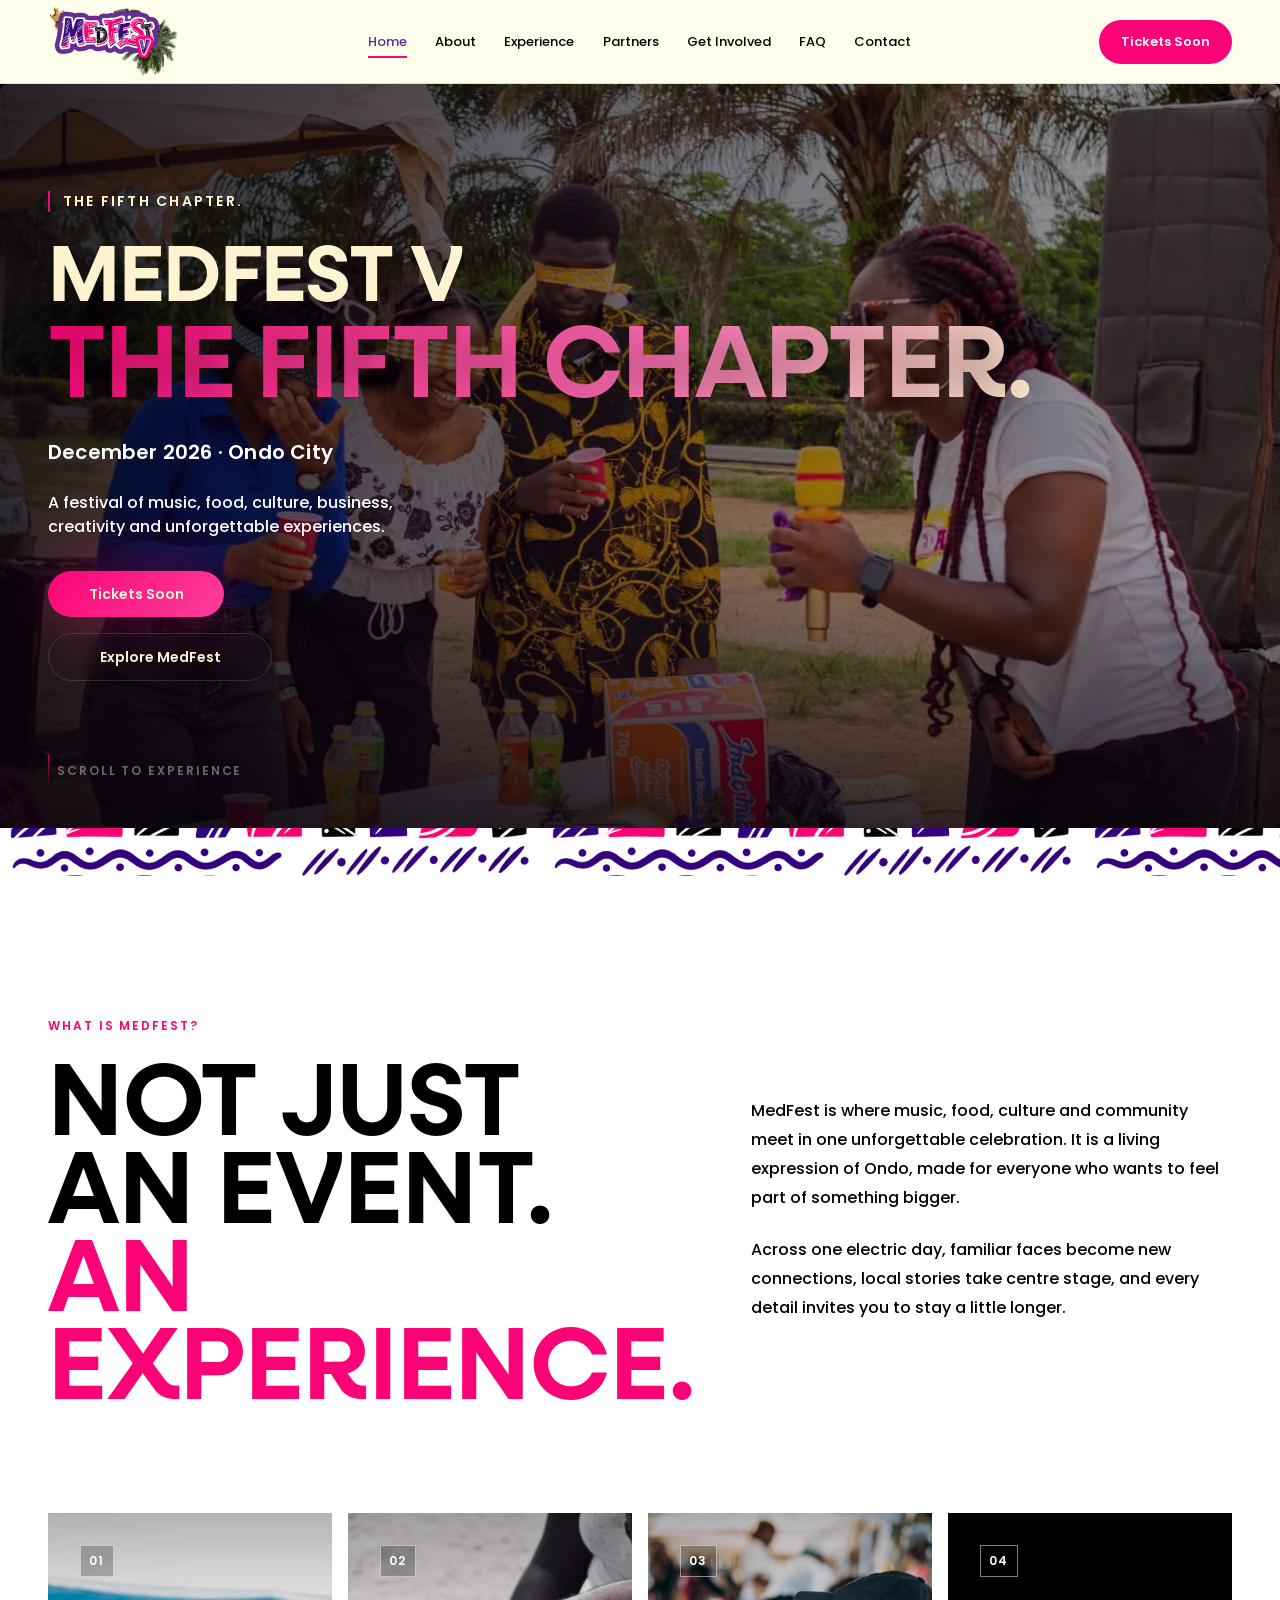
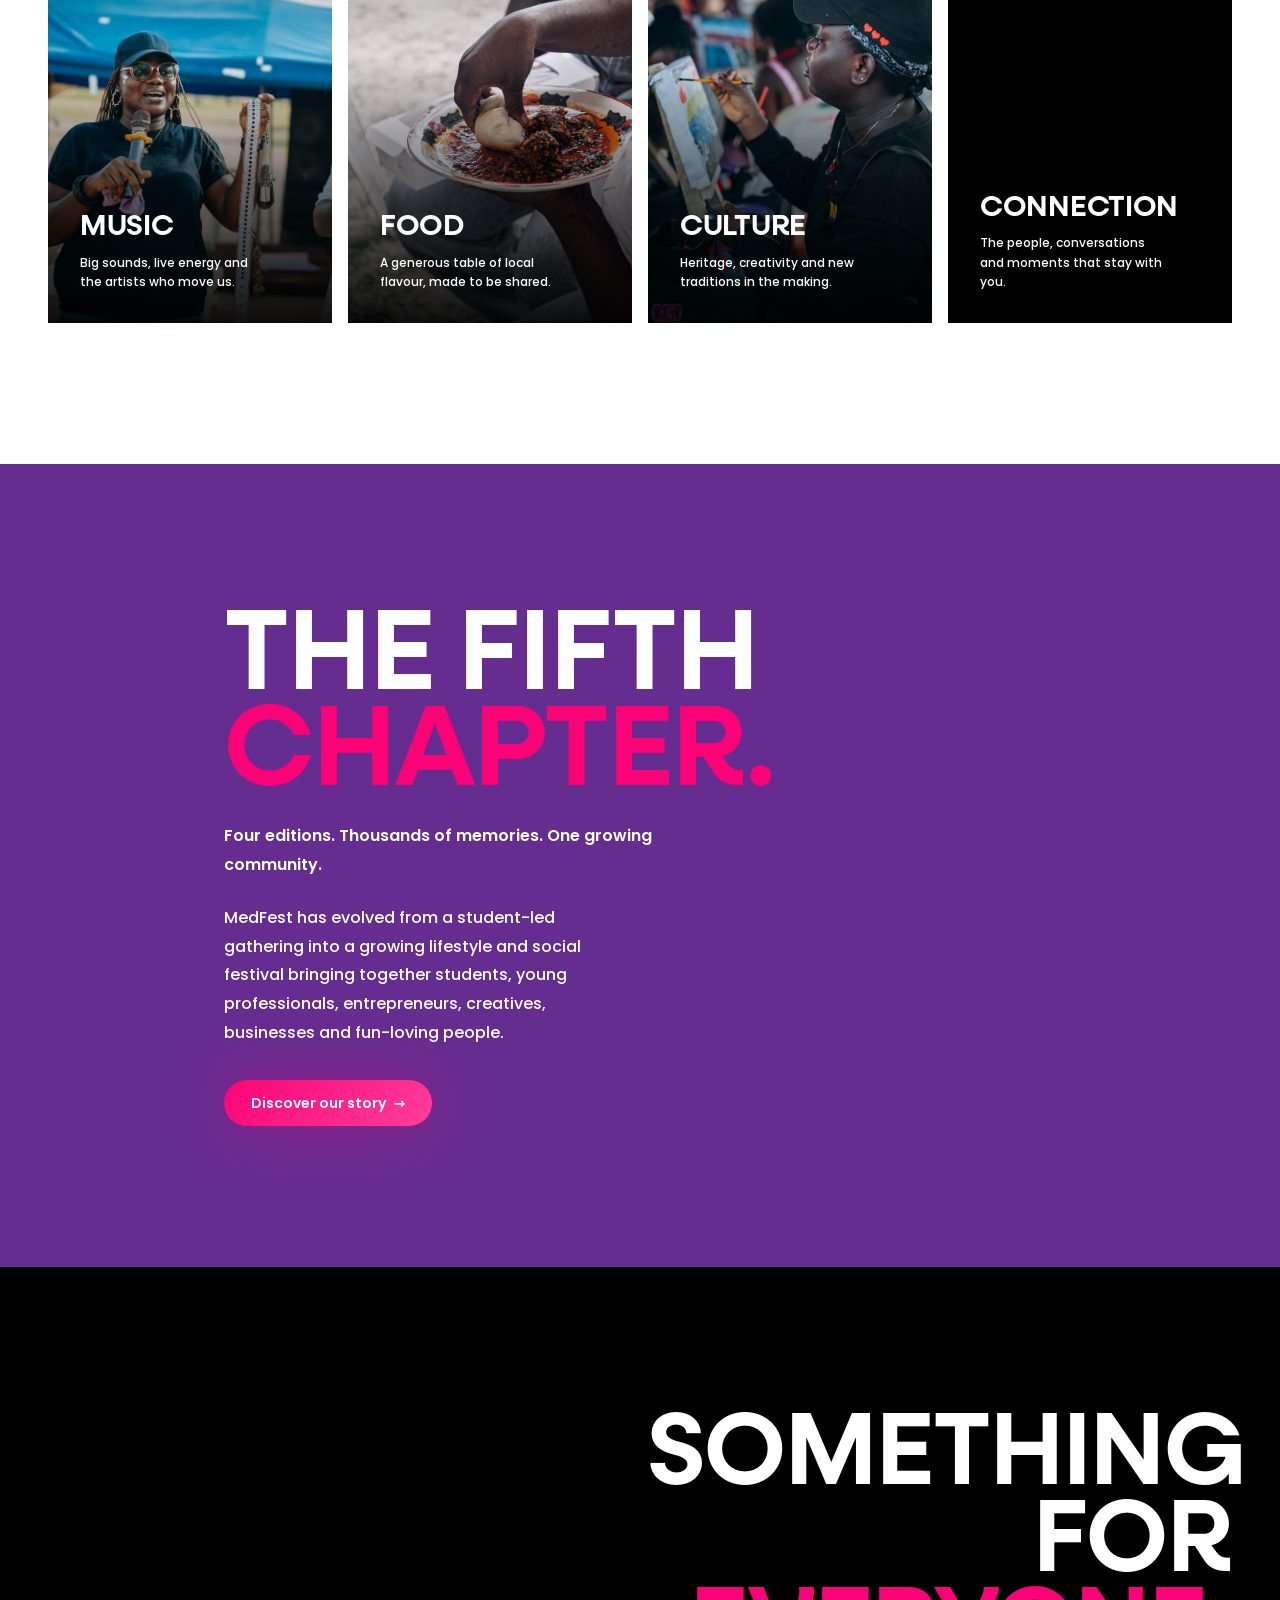
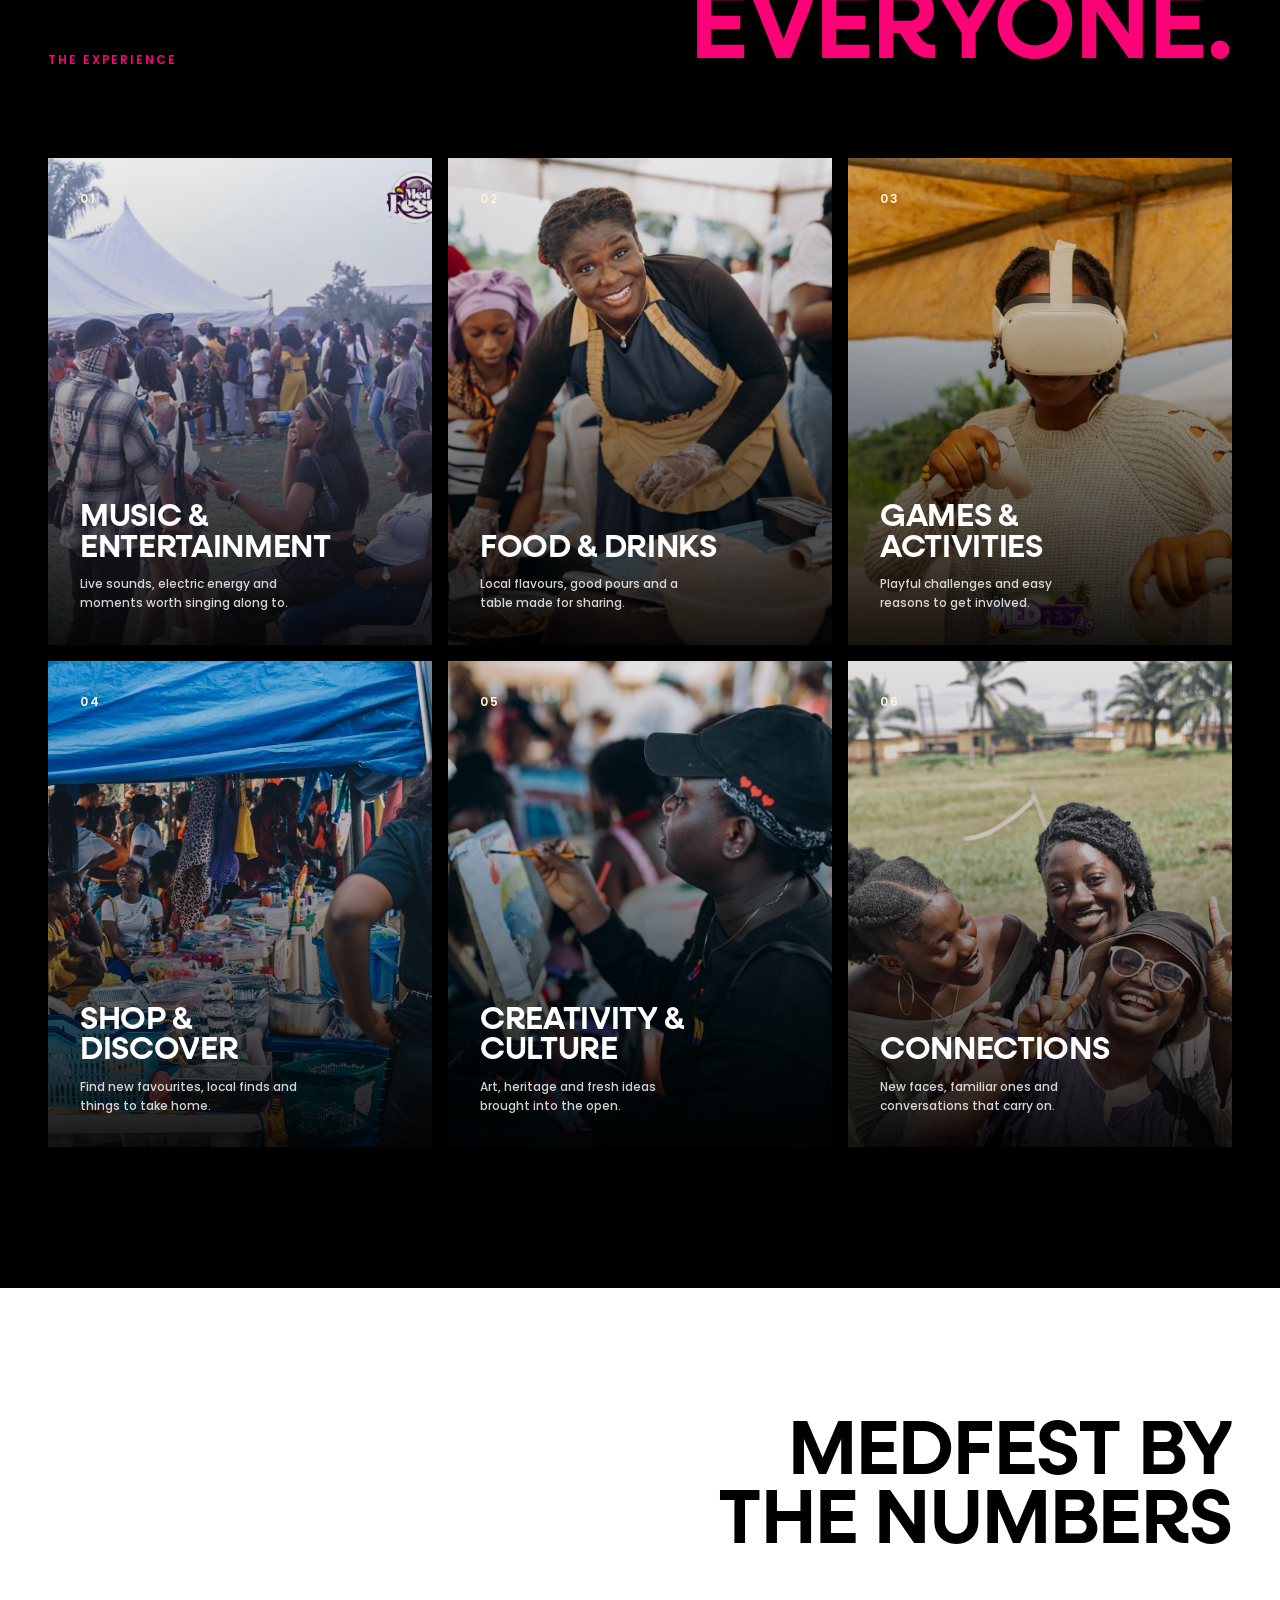
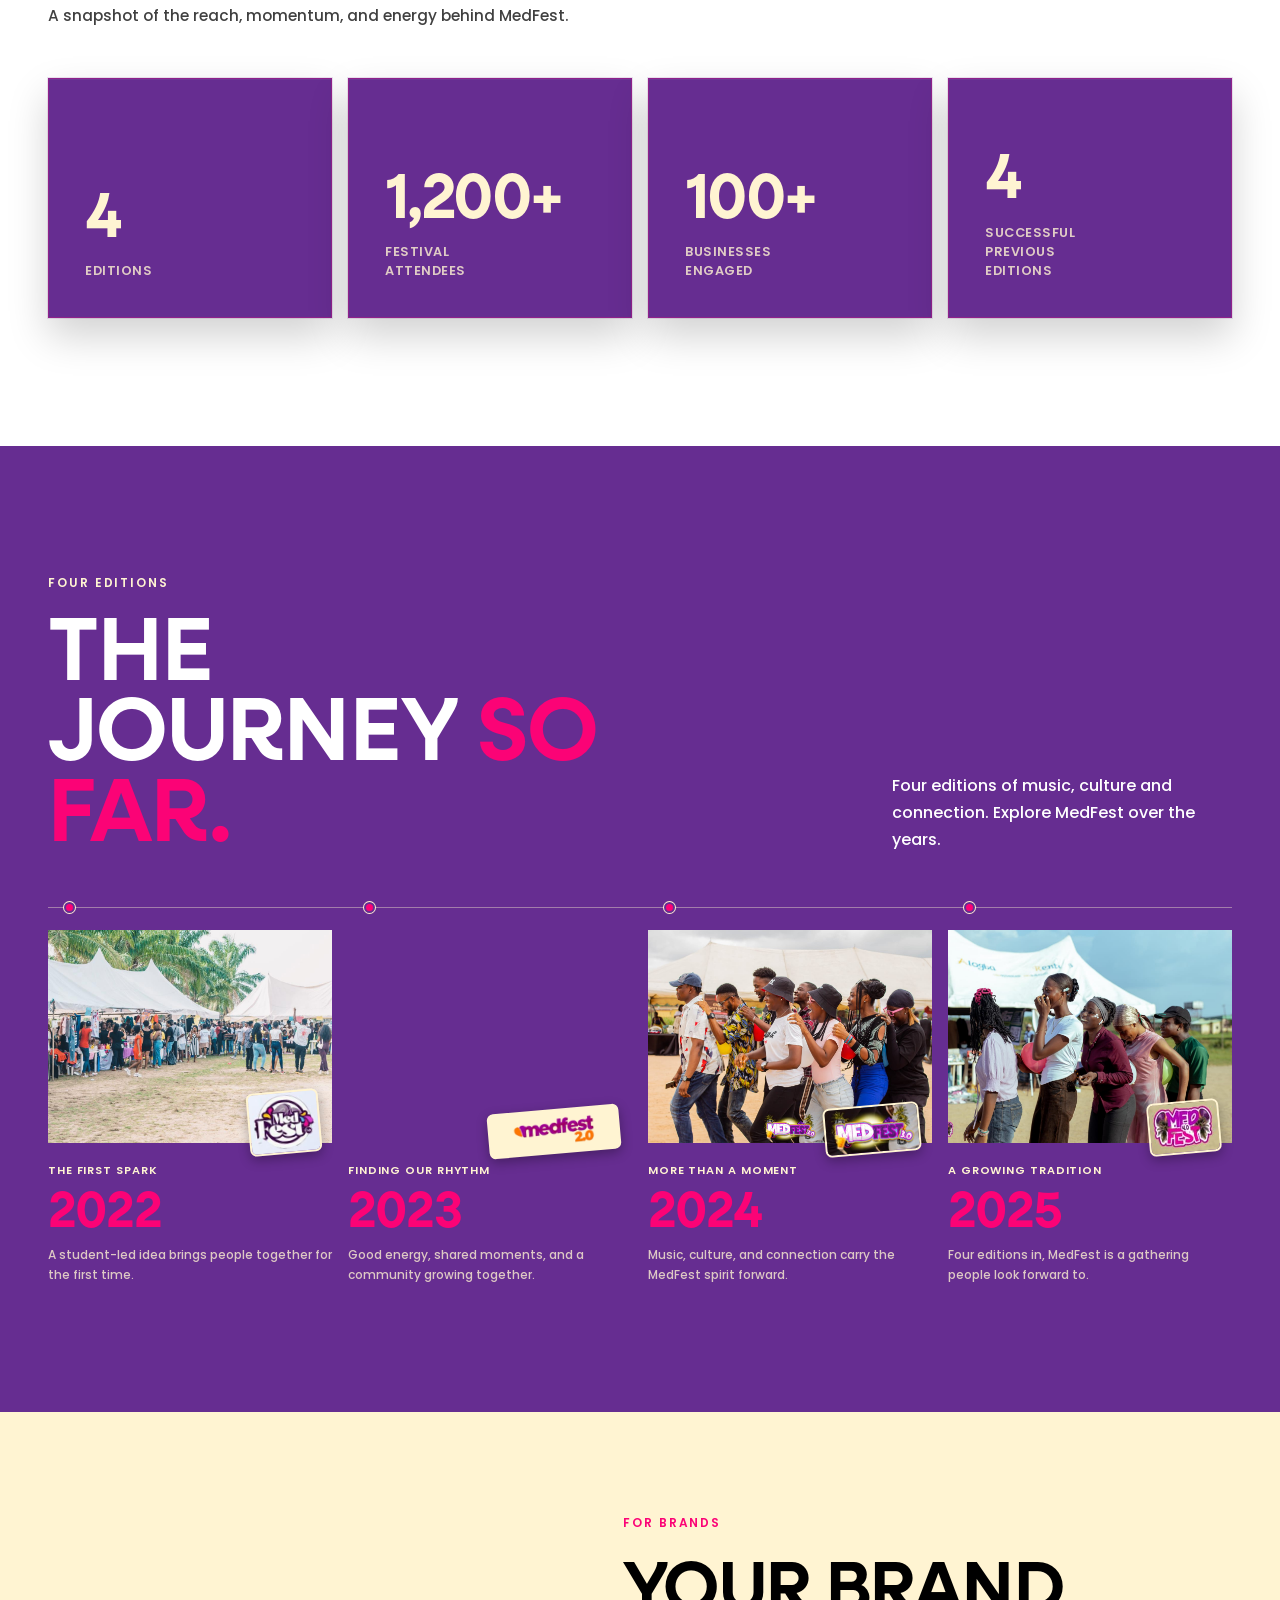
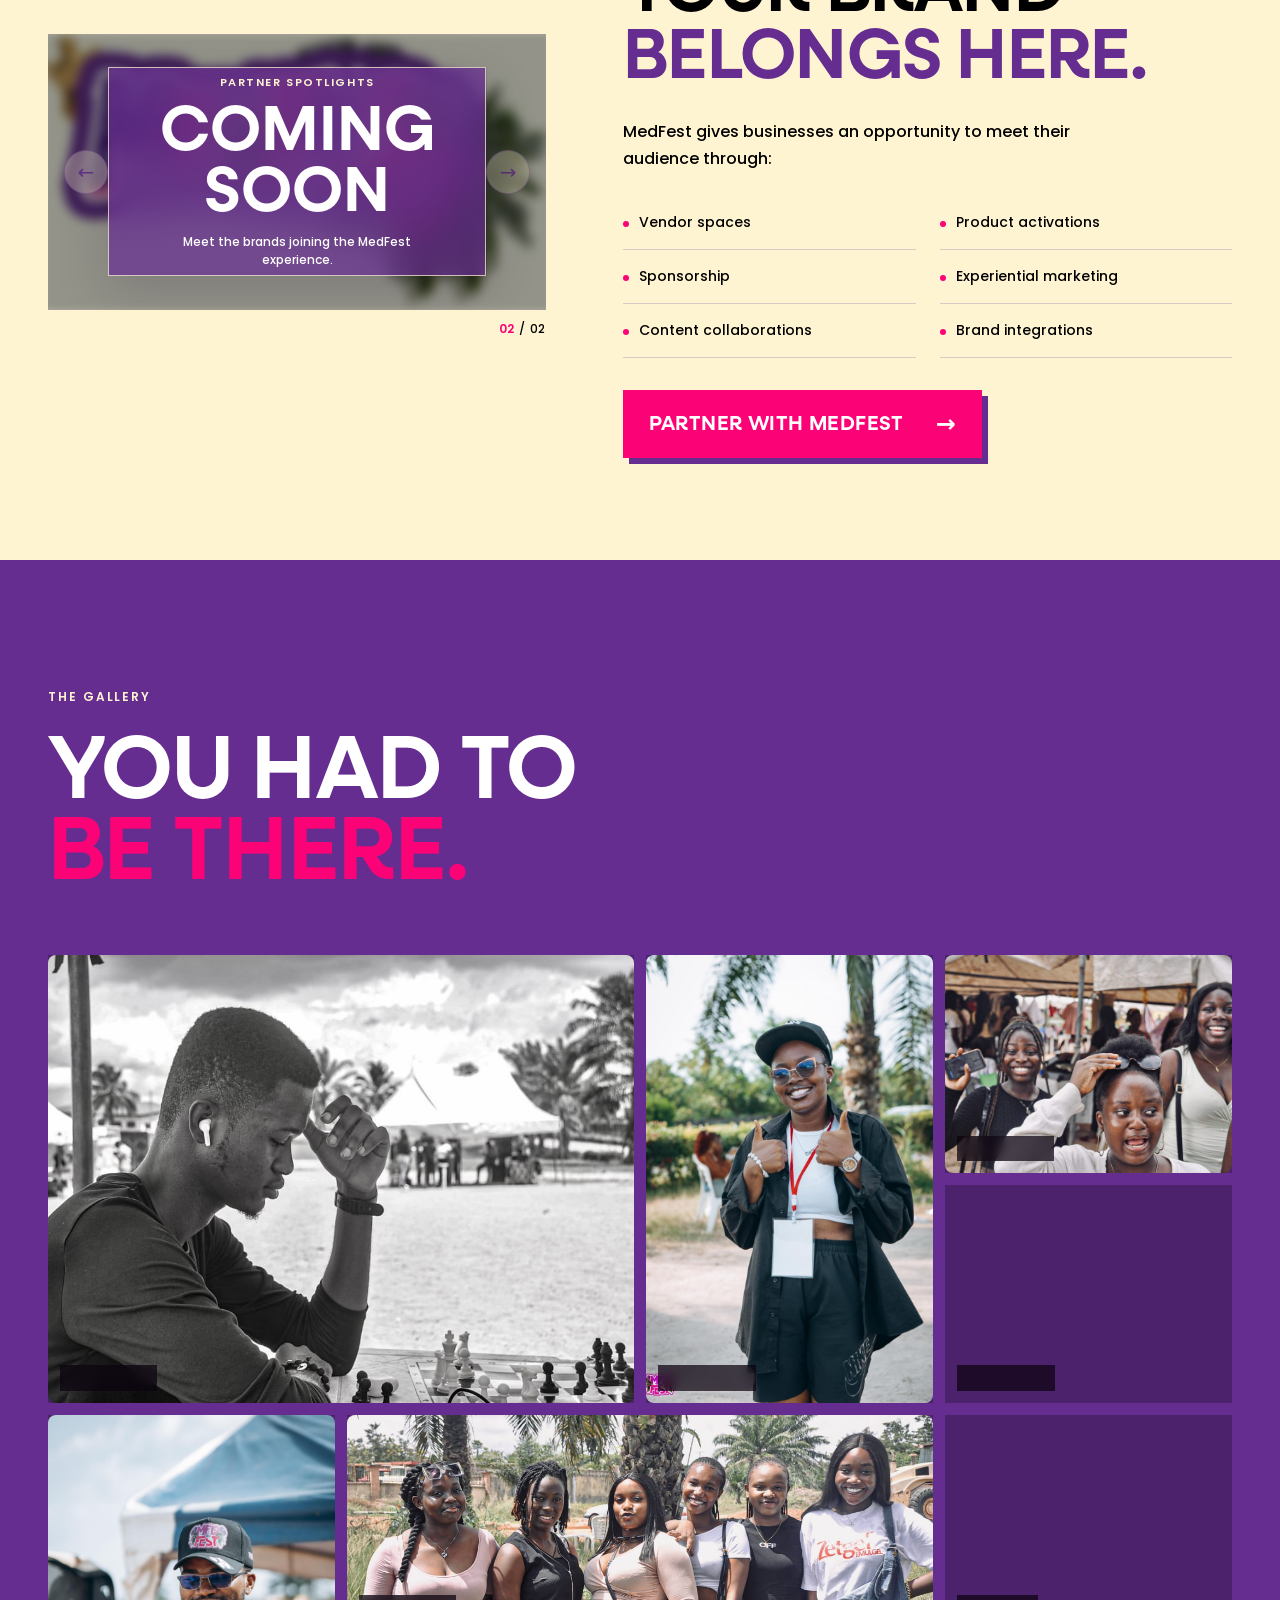
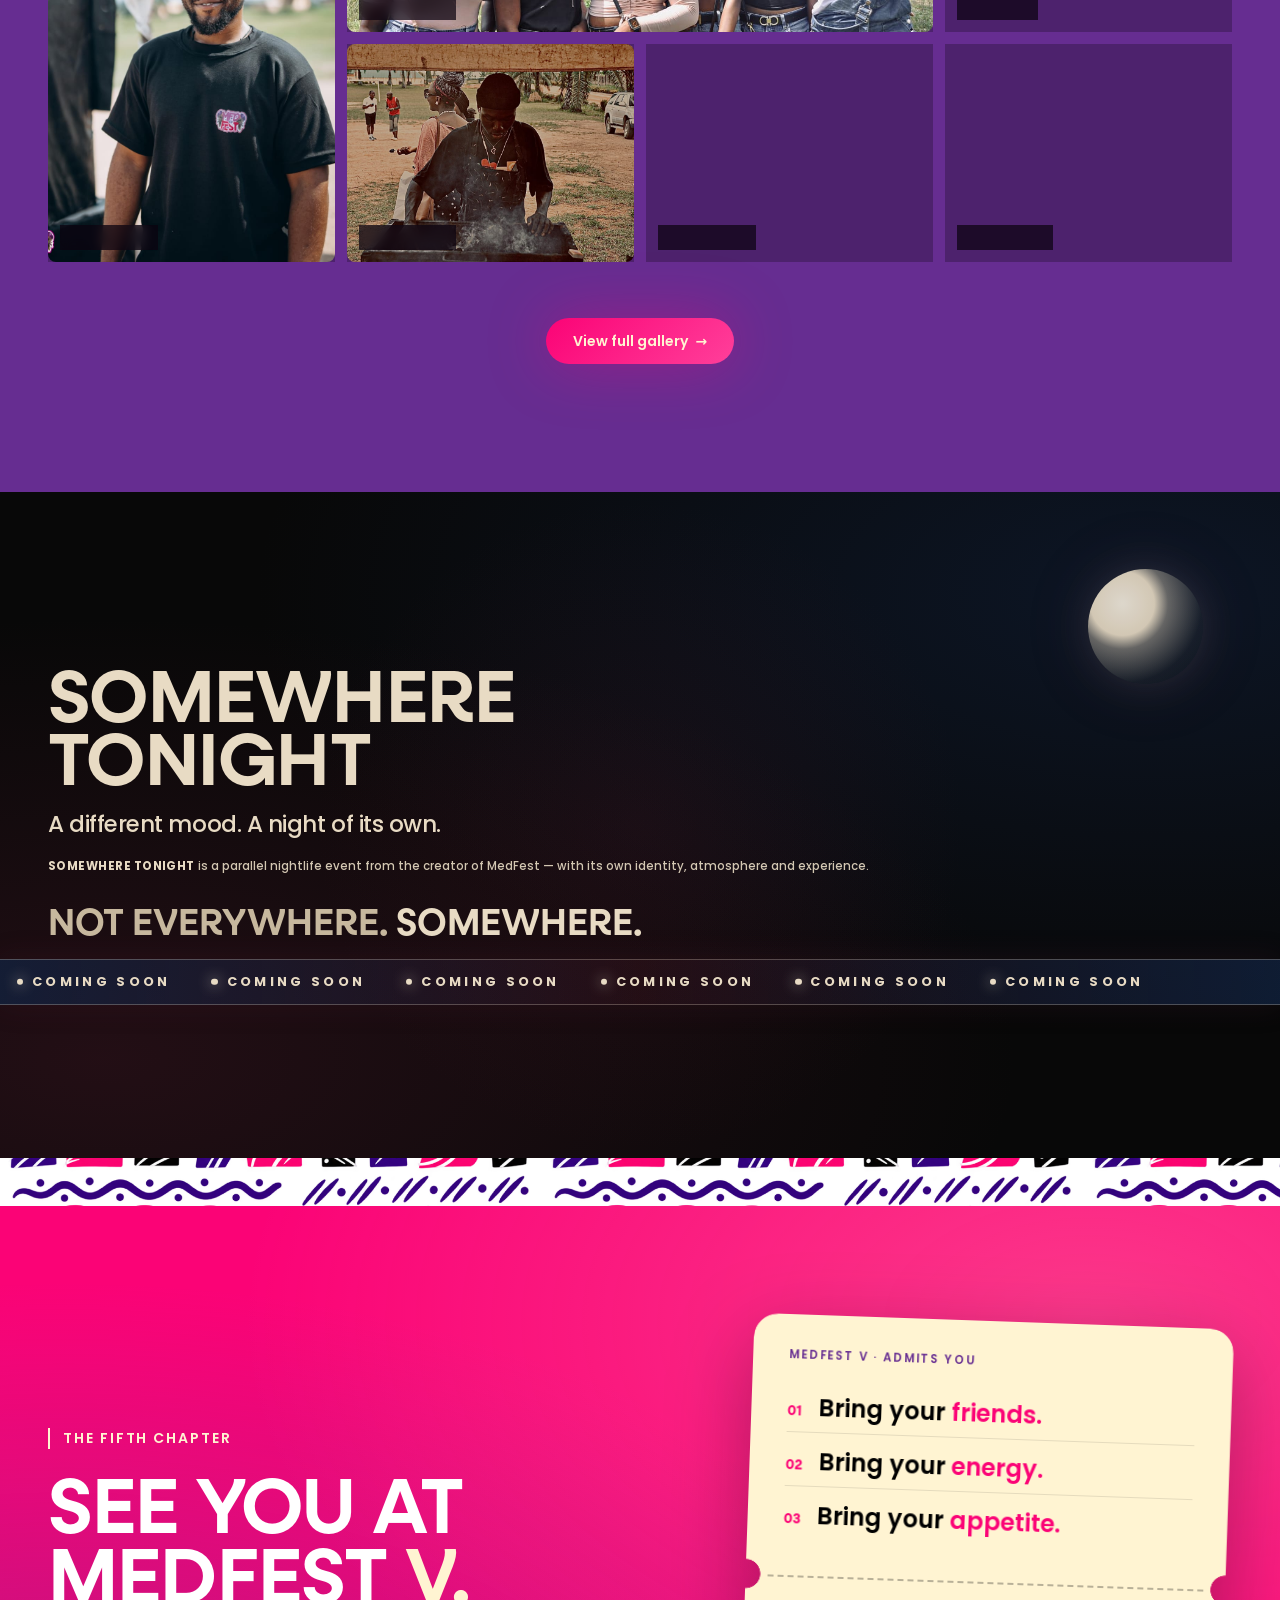
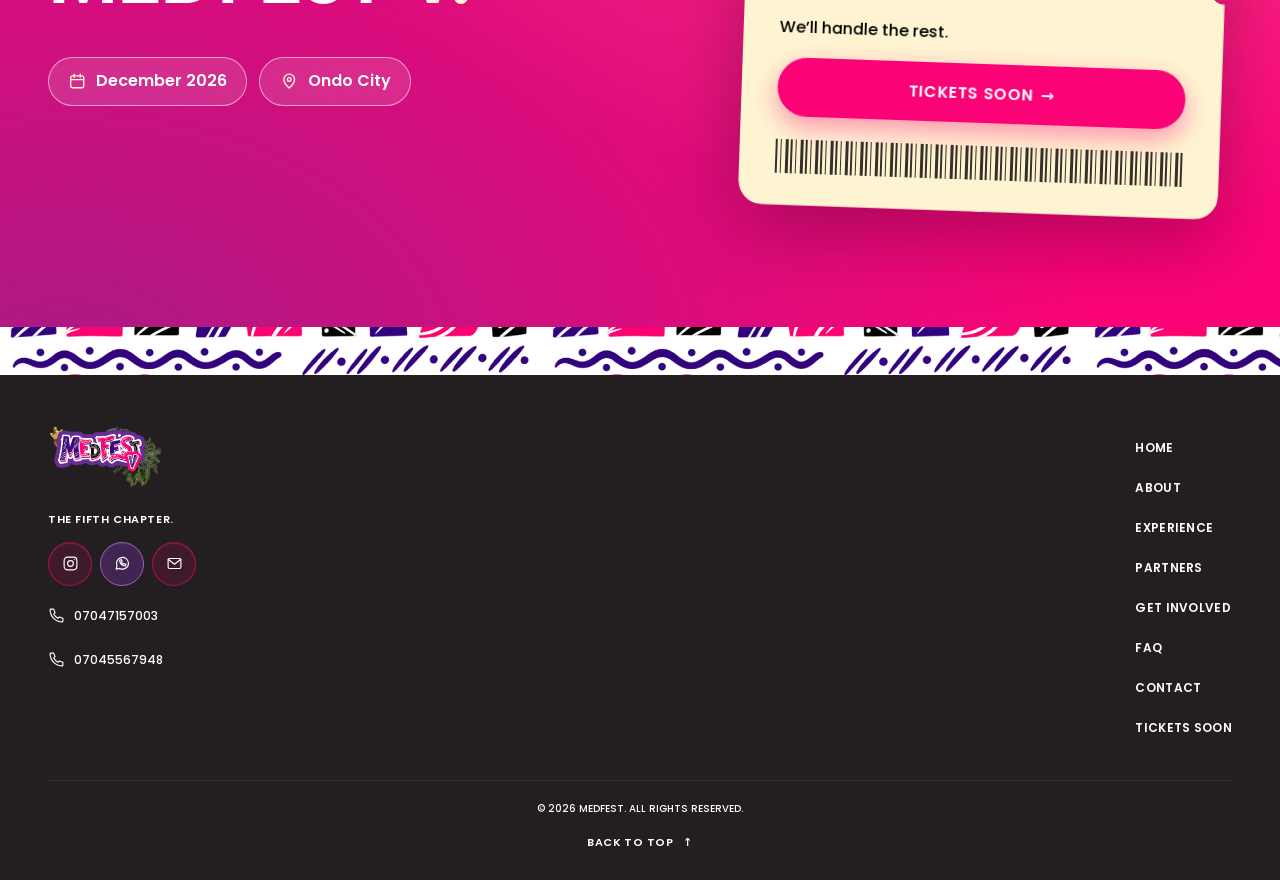
==== index.html @ 867bdc74 "i didi" ====
<!doctype html>
<html lang="en">
  <head>
    <meta charset="UTF-8" />
    <meta name="viewport" content="width=device-width, initial-scale=1.0" />
    <title>MedFest V — The Fifth Chapter</title>
    <meta name="description" content="MedFest V. The Fifth Chapter." />
    <link rel="icon" href="assets/icons/favicon.svg" type="image/svg+xml" />
    <link rel="preconnect" href="https://fonts.googleapis.com" />
    <link rel="preconnect" href="https://fonts.gstatic.com" crossorigin />
    <link
      href="https://fonts.googleapis.com/css2?family=Poppins:wght@500;600&display=swap"
      rel="stylesheet"
    />
    <link rel="preload" as="image" href="assets/images/hero/hero-1-1280.webp" imagesrcset="assets/images/hero/hero-1-720.webp 720w, assets/images/hero/hero-1-1280.webp 1280w" imagesizes="100vw" fetchpriority="high" />
    <link rel="stylesheet" href="css/reset.css" />
    <link rel="stylesheet" href="css/variables.css" />
    <link rel="stylesheet" href="css/global.css" />
    <link rel="stylesheet" href="css/components.css" />
    <link rel="stylesheet" href="css/footer.css" />
    <link rel="stylesheet" href="css/pages.css" />
    <link rel="stylesheet" href="css/motion.css" />
    <link rel="stylesheet" href="css/desktop.css" />
    <link rel="stylesheet" href="css/tickets.css" />
  </head>
  <body class="navigation-only homepage">
    <header>
      <div id="navbar-root" data-root="" data-active="home"></div>
      <div id="mobile-menu-root" data-root="" data-active="home"></div>
    </header>
    <main id="main-content">
      <section class="hero" aria-labelledby="hero-title">
        <div class="hero__media" aria-hidden="true">
          <div class="hero__slides" data-hero-slides>
            <img class="hero__slide is-active" src="assets/images/hero/hero-1-1280.webp" srcset="assets/images/hero/hero-1-720.webp 720w, assets/images/hero/hero-1-1280.webp 1280w" sizes="100vw" width="1280" height="867" fetchpriority="high" decoding="async" alt="" style="object-position:center 40%" />
            <img class="hero__slide" data-src="assets/images/hero/hero-2-1280.webp" data-srcset="assets/images/hero/hero-2-720.webp 720w, assets/images/hero/hero-2-1280.webp 1280w" sizes="100vw" decoding="async" alt="" style="object-position:center 35%" />
            <img class="hero__slide" data-src="assets/images/hero/hero-3-1280.webp" data-srcset="assets/images/hero/hero-3-720.webp 720w, assets/images/hero/hero-3-1280.webp 1280w" sizes="100vw" decoding="async" alt="" style="object-position:center 35%" />
            <img class="hero__slide" data-src="assets/images/hero/hero-4-1280.webp" data-srcset="assets/images/hero/hero-4-720.webp 720w, assets/images/hero/hero-4-1280.webp 1280w" sizes="100vw" decoding="async" alt="" style="object-position:center 40%" />
            <img class="hero__slide" data-src="assets/images/hero/hero-5-1280.webp" data-srcset="assets/images/hero/hero-5-720.webp 720w, assets/images/hero/hero-5-1280.webp 1280w" sizes="100vw" decoding="async" alt="" style="object-position:center 25%" />
            <img class="hero__slide" data-src="assets/images/hero/hero-6-1280.webp" data-srcset="assets/images/hero/hero-6-720.webp 720w, assets/images/hero/hero-6-1280.webp 1280w" sizes="100vw" decoding="async" alt="" style="object-position:center 35%" />
          </div>
          <div class="hero__overlay"></div>
        </div>
        <div class="container hero__inner">
          <div class="hero__content">
            <p class="hero__kicker">The fifth chapter.</p>
            <h1 class="hero__title" id="hero-title">
              <span class="hero__title-main">MEDFEST V</span>
              <span class="hero__title-accent">THE FIFTH CHAPTER.</span>
            </h1>
            <p class="hero__meta">
              December 2026 <span aria-hidden="true">·</span> Ondo City
            </p>
            <p class="hero__desc">
              A festival of music, food, culture, business, creativity and
              unforgettable experiences.
            </p>
            <div class="hero__actions">
              <a class="btn btn-primary" data-tickets href="#tickets">Tickets Soon</a>
              <a class="btn btn-secondary" href="#experience-preview"
                >Explore MedFest</a
              >
            </div>
          </div>
        </div>
        <a class="hero__scroll" href="#experience-preview"
          ><span class="hero__scroll-line" aria-hidden="true"></span
          ><span>SCROLL TO EXPERIENCE</span></a
        >
      </section>
      <div class="hero__pattern-strip" aria-hidden="true">
        <div class="hero__pattern-track">
          <img src="assets/images/Logos/hero-pattern.png" alt="" />
          <img src="assets/images/Logos/hero-pattern.png" alt="" />
          <img src="assets/images/Logos/hero-pattern.png" alt="" />
          <img src="assets/images/Logos/hero-pattern.png" alt="" />
          <img src="assets/images/Logos/hero-pattern.png" alt="" />
          <img src="assets/images/Logos/hero-pattern.png" alt="" />
          <img src="assets/images/Logos/hero-pattern.png" alt="" />
          <img src="assets/images/Logos/hero-pattern.png" alt="" />
        </div>
      </div>
      <section
        class="what-is"
        id="experience-preview"
        aria-labelledby="what-is-title"
      >
        <div class="container">
          <div class="what-is__intro">
            <div class="what-is__statement">
              <p class="section-label">What is MedFest?</p>
              <h2 id="what-is-title">
                Not just an event.<br /><em>An experience.</em>
              </h2>
            </div>
            <div class="what-is__copy">
              <p>
                MedFest is where music, food, culture and community meet in one
                unforgettable celebration. It is a living expression of Ondo,
                made for everyone who wants to feel part of something bigger.
              </p>
              <p>
                Across one electric day, familiar faces become new connections,
                local stories take centre stage, and every detail invites you to
                stay a little longer.
              </p>
            </div>
          </div>
          <div class="what-is__cards" aria-label="The MedFest experience">
            <article class="what-is__card what-is__card--music">
              <img
                class="what-is__card-image"
                src="assets/images/Medfest 4/WhatsApp Image 2026-09-23 at 17.01.08 (2).jpeg"
                alt="MedFest entertainers holding microphones"
                loading="lazy"
                decoding="async"
              />
              <span class="what-is__card-number">01</span>
              <h3>Music</h3>
              <p>Big sounds, live energy and the artists who move us.</p>
            </article>
            <article class="what-is__card what-is__card--food">
              <img
                class="what-is__card-image"
                src="assets/images/Medfest 2.0/WhatsApp Image 2026-09-23 at 16.44.44 (3).jpeg"
                alt="A guest enjoying a plate of local food at MedFest"
                loading="lazy"
                decoding="async"
              />
              <span class="what-is__card-number">02</span>
              <h3>Food</h3>
              <p>A generous table of local flavour, made to be shared.</p>
            </article>
            <article class="what-is__card what-is__card--culture">
              <img
                class="what-is__card-image"
                src="assets/images/Medfest 4/WhatsApp Image 2026-09-23 at 17.01.07.jpeg"
                alt="A guest painting on canvas at MedFest"
                loading="lazy"
                decoding="async"
              />
              <span class="what-is__card-number">03</span>
              <h3>Culture</h3>
              <p>Heritage, creativity and new traditions in the making.</p>
            </article>
            <article class="what-is__card what-is__card--connection">
              <img
                class="what-is__card-image"
                src="assets/images/Medfest 2.0/WhatsApp Image 2026-09-23 at 16.44.44 (4).jpeg"
                alt="Friends smiling together at MedFest"
                loading="lazy"
                decoding="async"
              />
              <span class="what-is__card-number">04</span>
              <h3>Connection</h3>
              <p>The people, conversations and moments that stay with you.</p>
            </article>
          </div>
        </div>
      </section>
      <section class="medfest-v" aria-labelledby="medfest-v-title">
        <div class="container medfest-v__layout">
          <div class="medfest-v__content">
            <h2 id="medfest-v-title">The fifth<br /><em>chapter.</em></h2>
            <p class="medfest-v__lead">
              Four editions. Thousands of memories. One growing community.
            </p>
            <p>
              MedFest has evolved from a student-led gathering into a growing
              lifestyle and social festival bringing together students, young
              professionals, entrepreneurs, creatives, businesses and fun-loving
              people.
            </p>
            <a class="btn btn-primary medfest-v__cta" href="pages/about.html">
              Discover our story <span aria-hidden="true">&rarr;</span>
            </a>
          </div>
        </div>
      </section>
      <section class="experience-section" aria-labelledby="experience-title">
        <div class="container">
          <div class="experience-section__intro">
            <p class="section-label">The experience</p>
            <h2 id="experience-title">Something for<br /><em>everyone.</em></h2>
          </div>
          <div class="experience-grid">
            <article class="experience-card">
              <img
                src="assets/images/Medfest 1/WhatsApp Image 2026-09-23 at 16.18.52 (1).jpeg"
                alt="A lively crowd gathered under the festival tents at MedFest"
              />
              <div class="experience-card__overlay"></div>
              <div class="experience-card__content">
                <span class="experience-card__number">01</span>
                <h3>Music &amp; Entertainment</h3>
                <p>
                  Live sounds, electric energy and moments worth singing along
                  to.
                </p>
              </div>
            </article>
            <article class="experience-card">
              <img
                src="assets/images/Medfest 4/WhatsApp Image 2026-09-23 at 17.01.06 (3).jpeg"
                alt="A smiling food vendor preparing a plate at MedFest"
              />
              <div class="experience-card__overlay"></div>
              <div class="experience-card__content">
                <span class="experience-card__number">02</span>
                <h3>Food &amp; Drinks</h3>
                <p>Local flavours, good pours and a table made for sharing.</p>
              </div>
            </article>
            <article class="experience-card">
              <img
                src="assets/images/Medfest 3/WhatsApp Image 2026-09-23 at 16.45.53 (1).jpeg"
                alt="A MedFest guest playing a virtual reality game"
              />
              <div class="experience-card__overlay"></div>
              <div class="experience-card__content">
                <span class="experience-card__number">03</span>
                <h3>Games &amp; Activities</h3>
                <p>Playful challenges and easy reasons to get involved.</p>
              </div>
            </article>
            <article class="experience-card">
              <img
                src="assets/images/Medfest 1/WhatsApp Image 2026-09-23 at 16.18.51.jpeg"
                alt="Vendors and shoppers at a MedFest market stall"
              />
              <div class="experience-card__overlay"></div>
              <div class="experience-card__content">
                <span class="experience-card__number">04</span>
                <h3>Shop &amp; Discover</h3>
                <p>Find new favourites, local finds and things to take home.</p>
              </div>
            </article>
            <article class="experience-card">
              <img
                src="assets/images/Medfest 4/WhatsApp Image 2026-09-23 at 17.01.07.jpeg"
                alt="A guest painting on canvas at MedFest"
              />
              <div class="experience-card__overlay"></div>
              <div class="experience-card__content">
                <span class="experience-card__number">05</span>
                <h3>Creativity &amp; Culture</h3>
                <p>Art, heritage and fresh ideas brought into the open.</p>
              </div>
            </article>
            <article class="experience-card">
              <img
                src="assets/images/Medfest 2.0/WhatsApp Image 2026-09-23 at 16.44.46.jpeg"
                alt="Three friends laughing and posing together on the festival lawn"
              />
              <div class="experience-card__overlay"></div>
              <div class="experience-card__content">
                <span class="experience-card__number">06</span>
                <h3>Connections</h3>
                <p>New faces, familiar ones and conversations that carry on.</p>
              </div>
            </article>
          </div>
        </div>
      </section>

      <section class="medfest-numbers" aria-labelledby="medfest-numbers-title">
        <div class="container medfest-numbers__inner">
          <div class="medfest-numbers__intro">
            <h2 id="medfest-numbers-title">MedFest by the numbers</h2>
          </div>
          <p class="medfest-numbers__summary">
            A snapshot of the reach, momentum, and energy behind MedFest.
          </p>
          <div
            class="medfest-numbers__grid"
            role="list"
            aria-label="MedFest by the numbers"
          >
            <article class="medfest-number" role="listitem">
              <span class="medfest-number__value">4</span>
              <span class="medfest-number__label">Editions</span>
            </article>
            <article class="medfest-number" role="listitem">
              <span class="medfest-number__value">1,200+</span>
              <span class="medfest-number__label">Festival attendees</span>
            </article>
            <article class="medfest-number" role="listitem">
              <span class="medfest-number__value">100+</span>
              <span class="medfest-number__label">Businesses engaged</span>
            </article>
            <article class="medfest-number" role="listitem">
              <span class="medfest-number__value">4</span>
              <span class="medfest-number__label"
                >Successful previous editions</span
              >
            </article>
          </div>
        </div>
      </section>

      <section class="journey" aria-labelledby="journey-title">
        <div class="container journey__inner">
          <header class="journey__intro">
            <p class="section-label">Four editions</p>
            <h2 id="journey-title">The journey <em>so far.</em></h2>
            <p>
              Four editions of music, culture and connection. Explore MedFest
              over the years.
            </p>
          </header>
          <div
            id="journey-track"
            class="journey__track"
            role="list"
            aria-label="MedFest editions"
          >
            <article class="journey__item" role="listitem">
              <div class="journey__stop" aria-hidden="true"></div>
              <div class="journey__photo">
                <img
                  src="assets/images/Medfest 1/WhatsApp Image 2026-09-23 at 16.25.53.jpeg"
                  alt="Guests and vendor tents at the first MedFest"
                  loading="lazy"
                  decoding="async"
                />
                <svg
                  class="journey__badge journey__badge--first"
                  viewBox="858 25 146 128"
                  role="img"
                  aria-label="MedFest 1.0 logo"
                >
                  <image
                    href="assets/images/Medfest 1/WhatsApp Image 2026-09-23 at 16.18.52 (1).jpeg"
                    width="1080"
                    height="1079"
                  />
                </svg>
              </div>
              <div class="journey__copy">
                <p class="journey__theme">The first spark</p>
                <h3>2022</h3>
                <p>
                  A student-led idea brings people together for the first time.
                </p>
              </div>
            </article>
            <article class="journey__item" role="listitem">
              <div class="journey__stop" aria-hidden="true"></div>
              <div class="journey__photo">
                <img
                  src="assets/images/Medfest 2.0/WhatsApp Image 2026-09-23 at 16.44.43.jpeg"
                  alt="A guest in sunglasses enjoying MedFest 2.0"
                  loading="lazy"
                  decoding="async"
                />
                <img
                  class="journey__edition-logo"
                  src="assets/images/Medfest 2.0/medfest-2-logo.png"
                  alt="MedFest 2.0 logo"
                  width="745"
                  height="252"
                  loading="lazy"
                  decoding="async"
                />
              </div>
              <div class="journey__copy">
                <p class="journey__theme">Finding our rhythm</p>
                <h3>2023</h3>
                <p>
                  Good energy, shared moments, and a community growing together.
                </p>
              </div>
            </article>
            <article class="journey__item" role="listitem">
              <div class="journey__stop" aria-hidden="true"></div>
              <div class="journey__photo">
                <img
                  src="assets/images/Medfest 3/WhatsApp Image 2026-09-23 at 16.45.56 (3).jpeg"
                  alt="Guests enjoying a blindfold game at MedFest 3"
                  loading="lazy"
                  decoding="async"
                />
                <svg
                  class="journey__badge journey__badge--wide"
                  viewBox="510 726 220 112"
                  role="img"
                  aria-label="MedFest 3.0 logo"
                >
                  <image
                    href="assets/images/Medfest 3/WhatsApp Image 2026-09-23 at 16.45.56 (3).jpeg"
                    width="1243"
                    height="842"
                  />
                </svg>
              </div>
              <div class="journey__copy">
                <p class="journey__theme">More than a moment</p>
                <h3>2024</h3>
                <p>
                  Music, culture, and connection carry the MedFest spirit
                  forward.
                </p>
              </div>
            </article>
            <article class="journey__item" role="listitem">
              <div class="journey__stop" aria-hidden="true"></div>
              <div class="journey__photo">
                <img
                  src="assets/images/Medfest 4/WhatsApp Image 2026-09-23 at 17.01.08 (1).jpeg"
                  alt="Friends taking part in a group activity at MedFest 4"
                  loading="lazy"
                  decoding="async"
                />
                <svg
                  class="journey__badge"
                  viewBox="4 744 106 78"
                  role="img"
                  aria-label="MedFest 4.0 logo"
                >
                  <image
                    href="assets/images/Medfest 4/WhatsApp Image 2026-09-23 at 17.01.08 (1).jpeg"
                    width="1280"
                    height="834"
                  />
                </svg>
              </div>
              <div class="journey__copy">
                <p class="journey__theme">A growing tradition</p>
                <h3>2025</h3>
                <p>
                  Four editions in, MedFest is a gathering people look forward
                  to.
                </p>
              </div>
            </article>
          </div>
          <div class="journey__scroll" hidden>
            <button
              type="button"
              class="journey__scroll-button"
              data-journey-direction="-1"
              aria-label="Previous edition"
              aria-controls="journey-track"
            >
              &#9664;
            </button>
            <input
              class="journey__scroll-range"
              type="range"
              min="0"
              max="100"
              step="0.1"
              value="0"
              aria-label="Scroll through MedFest editions"
              aria-controls="journey-track"
            />
            <button
              type="button"
              class="journey__scroll-button"
              data-journey-direction="1"
              aria-label="Next edition"
              aria-controls="journey-track"
            >
              &#9654;
            </button>
          </div>
        </div>
      </section>
      <section
        class="for-brands"
        id="for-brands"
        aria-labelledby="for-brands-title"
      >
        <div class="container for-brands__layout">
          <div
            class="for-brands__photo"
            data-brand-carousel
            role="region"
            aria-label="MedFest brand partners"
            aria-roledescription="carousel"
          >
            <div class="for-brands__slides">
              <div
                class="for-brands__slide for-brands__slide--identity"
                data-brand-slide
              >
                <img
                  class="for-brands__identity-backdrop"
                  src="assets/images/Logos/medfest-logo.svg"
                  alt=""
                  width="275"
                  height="150"
                  aria-hidden="true"
                  decoding="async"
                />
                <span class="for-brands__identity-ghost" aria-hidden="true">
                  Partner spotlight
                </span>
                <div class="for-brands__identity-logo-tile">
                  <img
                    class="for-brands__identity-logo"
                    src="assets/images/Logos/medfest-logo.svg"
                    alt="MedFest logo"
                    width="275"
                    height="150"
                    decoding="async"
                  />
                </div>
              </div>
              <div
                class="for-brands__slide for-brands__slide--coming-soon"
                data-brand-slide
                hidden
              >
                <img
                  src="assets/images/Logos/medfest-logo.svg"
                  alt=""
                  width="275"
                  height="150"
                  loading="lazy"
                  decoding="async"
                />
                <div class="for-brands__coming-soon">
                  <span>Partner spotlights</span>
                  <strong>Coming soon</strong>
                  <p>Meet the brands joining the MedFest experience.</p>
                </div>
              </div>
              <div
                class="for-brands__carousel-controls"
                aria-label="Brand slides"
              >
                <button
                  class="for-brands__carousel-arrow"
                  type="button"
                  data-brand-previous
                  aria-label="Previous brand slide"
                >
                  &#8592;
                </button>
                <button
                  class="for-brands__carousel-arrow"
                  type="button"
                  data-brand-next
                  aria-label="Next brand slide"
                >
                  &#8594;
                </button>
              </div>
            </div>
            <div class="for-brands__carousel-count" aria-live="polite">
              <span data-brand-slide-current>01</span>
              <span aria-hidden="true">/</span>
              <span data-brand-slide-total>02</span>
            </div>
          </div>
          <div class="for-brands__content">
            <p class="section-label">For brands</p>
            <h2 id="for-brands-title">
              Your brand<br /><em>belongs here.</em>
            </h2>
            <p class="for-brands__intro">
              MedFest gives businesses an opportunity to meet their audience
              through:
            </p>
            <ul class="for-brands__opportunities">
              <li>Vendor spaces</li>
              <li>Product activations</li>
              <li>Sponsorship</li>
              <li>Experiential marketing</li>
              <li>Content collaborations</li>
              <li>Brand integrations</li>
            </ul>
            <div class="for-brands__actions">
              <a class="for-brands__cta" href="pages/partners.html">
                <span>Partner with MedFest</span>
                <span class="for-brands__cta-icon" aria-hidden="true">&rarr;</span>
              </a>
            </div>
          </div>
        </div>
      </section>

      <section class="gallery" id="gallery" aria-labelledby="gallery-title">
        <div class="container">
          <header class="gallery__intro">
            <p class="section-label">The gallery</p>
            <h2 id="gallery-title">You had to<br /><em>be there.</em></h2>
          </header>
          <div class="gallery__grid">
            <figure class="gallery__item gallery__item--a">
              <img
                src="assets/images/Medfest 2.0/WhatsApp Image 2026-09-23 at 16.44.44 (1).jpeg"
                alt="A black-and-white portrait of a guest beside a giant chess set"
                loading="lazy"
                decoding="async"
              />
              <figcaption>MedFest 2.0</figcaption>
            </figure>
            <figure class="gallery__item gallery__item--b">
              <img
                src="assets/images/Medfest 4/WhatsApp Image 2026-09-23 at 17.01.10 (2).jpeg"
                alt="A guest in a blazer wearing a lanyard at MedFest 4"
                loading="lazy"
                decoding="async"
              />
              <figcaption>MedFest 4.0</figcaption>
            </figure>
            <figure class="gallery__item gallery__item--c">
              <img
                src="assets/images/Medfest 2.0/WhatsApp Image 2026-09-23 at 16.44.45 (2).jpeg"
                alt="A guest laughing joyfully under the festival tents"
                loading="lazy"
                decoding="async"
              />
              <figcaption>MedFest 2.0</figcaption>
            </figure>
            <figure class="gallery__item gallery__item--d">
              <img
                src="assets/images/Medfest 4/WhatsApp Image 2026-09-23 at 17.01.07 (1).jpeg"
                alt="Popcorn boxes lined up on a table"
                loading="lazy"
                decoding="async"
              />
              <figcaption>MedFest 4.0</figcaption>
            </figure>
            <figure class="gallery__item gallery__item--e">
              <img
                src="assets/images/Medfest 4/WhatsApp Image 2026-09-23 at 17.01.10 (1).jpeg"
                alt="A smiling man in a black MedFest tee"
                loading="lazy"
                decoding="async"
              />
              <figcaption>MedFest 4.0</figcaption>
            </figure>
            <figure class="gallery__item gallery__item--f">
              <img
                src="assets/images/Medfest 2.0/WhatsApp Image 2026-09-23 at 16.44.44 (2).jpeg"
                alt="A group of friends posing together at MedFest 2.0"
                loading="lazy"
                decoding="async"
              />
              <figcaption>MedFest 2.0</figcaption>
            </figure>
            <figure class="gallery__item gallery__item--g">
              <img
                src="assets/images/Medfest 1/WhatsApp Image 2026-09-23 at 16.18.52.jpeg"
                alt="Vendors and skincare products at a market stall at the first MedFest"
                loading="lazy"
                decoding="async"
              />
              <figcaption>MedFest I</figcaption>
            </figure>
            <figure class="gallery__item gallery__item--h">
              <img
                src="assets/images/Medfest 2.0/WhatsApp Image 2026-09-23 at 16.44.43 (1).jpeg"
                alt="A vendor grilling food over open smoke"
                loading="lazy"
                decoding="async"
              />
              <figcaption>MedFest 2.0</figcaption>
            </figure>
            <figure class="gallery__item gallery__item--i">
              <img
                src="assets/images/Medfest 4/WhatsApp Image 2026-09-23 at 17.01.06 (1).jpeg"
                alt="A hand playing a Ludo board game"
                loading="lazy"
                decoding="async"
              />
              <figcaption>MedFest 4.0</figcaption>
            </figure>
            <figure class="gallery__item gallery__item--j">
              <img
                src="assets/images/Medfest 3/WhatsApp Image 2026-09-23 at 16.45.55 (2).jpeg"
                alt="Shoppers browsing a clothing rail at MedFest 3"
                loading="lazy"
                decoding="async"
              />
              <figcaption>MedFest 3.0</figcaption>
            </figure>
          </div>
          <div class="gallery__footer">
            <a class="btn btn-primary" href="pages/gallery.html"
              >View full gallery <span aria-hidden="true">&rarr;</span></a
            >
          </div>
        </div>
      </section>
      <section
        class="somewhere-tonight"
        aria-labelledby="somewhere-tonight-title"
      >
        <div class="container somewhere-tonight__inner">
          <h2 id="somewhere-tonight-title">Somewhere<br /><em>Tonight</em></h2>
          <p class="somewhere-tonight__intro">
            A different mood. A night of its own.
          </p>
          <p class="somewhere-tonight__copy">
            <strong>SOMEWHERE TONIGHT</strong> is a parallel nightlife event
            from the creator of MedFest — with its own identity, atmosphere and
            experience.
          </p>
          <p class="somewhere-tonight__tagline">
            <span>Not everywhere.</span> Somewhere.
          </p>
          <div class="somewhere-tonight__coming-wrap" aria-label="Coming soon">
            <div class="somewhere-tonight__coming-track">
              <span>Coming soon</span>
              <span>Coming soon</span>
              <span>Coming soon</span>
              <span>Coming soon</span>
              <span>Coming soon</span>
              <span>Coming soon</span>
            </div>
          </div>
        </div>
      </section>
      <section class="ticket-cta" aria-labelledby="ticket-cta-title">
        <div class="hero__pattern-strip ticket-cta__strip" aria-hidden="true">
          <div class="hero__pattern-track">
            <img src="assets/images/Logos/hero-pattern.png" alt="" loading="lazy" />
            <img src="assets/images/Logos/hero-pattern.png" alt="" loading="lazy" />
            <img src="assets/images/Logos/hero-pattern.png" alt="" loading="lazy" />
            <img src="assets/images/Logos/hero-pattern.png" alt="" loading="lazy" />
            <img src="assets/images/Logos/hero-pattern.png" alt="" loading="lazy" />
            <img src="assets/images/Logos/hero-pattern.png" alt="" loading="lazy" />
            <img src="assets/images/Logos/hero-pattern.png" alt="" loading="lazy" />
            <img src="assets/images/Logos/hero-pattern.png" alt="" loading="lazy" />
          </div>
        </div>
        <div class="container ticket-cta__layout">
          <div class="ticket-cta__intro">
            <p class="ticket-cta__kicker">The fifth chapter</p>
            <h2 id="ticket-cta-title">See you at<br />MedFest <em>V.</em></h2>
            <ul class="ticket-cta__facts" aria-label="Date and location">
              <li>
                <svg viewBox="0 0 24 24" aria-hidden="true"><rect x="3.5" y="5" width="17" height="15.5" rx="2.5"/><path d="M3.5 10h17M8 3v4M16 3v4"/></svg>
                December 2026
              </li>
              <li>
                <svg viewBox="0 0 24 24" aria-hidden="true"><path d="M12 21s-7-6.2-7-11.2A7 7 0 0 1 19 9.8C19 14.8 12 21 12 21z"/><circle cx="12" cy="9.8" r="2.4"/></svg>
                Ondo City
              </li>
            </ul>
          </div>
          <div class="ticket-cta__ticket">
            <div class="ticket-cta__top">
              <p class="ticket-cta__label">MedFest V &middot; Admits you</p>
              <ul class="ticket-cta__bring">
                <li><span aria-hidden="true">01</span><span class="ticket-cta__line">Bring your <strong>friends.</strong></span></li>
                <li><span aria-hidden="true">02</span><span class="ticket-cta__line">Bring your <strong>energy.</strong></span></li>
                <li><span aria-hidden="true">03</span><span class="ticket-cta__line">Bring your <strong>appetite.</strong></span></li>
              </ul>
            </div>
            <div class="ticket-cta__stub">
              <p class="ticket-cta__rest">We&rsquo;ll handle the rest.</p>
              <a class="btn ticket-cta__button" data-tickets href="#tickets"
                >Tickets Soon <span aria-hidden="true">&rarr;</span></a
              >
              <span class="ticket-cta__barcode" aria-hidden="true"></span>
            </div>
          </div>
        </div>
        <div class="hero__pattern-strip ticket-cta__strip" aria-hidden="true">
          <div class="hero__pattern-track">
            <img src="assets/images/Logos/hero-pattern.png" alt="" loading="lazy" />
            <img src="assets/images/Logos/hero-pattern.png" alt="" loading="lazy" />
            <img src="assets/images/Logos/hero-pattern.png" alt="" loading="lazy" />
            <img src="assets/images/Logos/hero-pattern.png" alt="" loading="lazy" />
            <img src="assets/images/Logos/hero-pattern.png" alt="" loading="lazy" />
            <img src="assets/images/Logos/hero-pattern.png" alt="" loading="lazy" />
            <img src="assets/images/Logos/hero-pattern.png" alt="" loading="lazy" />
            <img src="assets/images/Logos/hero-pattern.png" alt="" loading="lazy" />
          </div>
        </div>
      </section>
    </main>
    <div id="footer-root" data-root=""></div>
    <script src="js/utils.js"></script>
    <script src="data/site.js"></script>
    <script src="components/navbar.js"></script>
    <script src="components/footer.js"></script>
    <script src="js/main.js"></script>
    <script src="js/motion.js"></script>
    <script src="js/tickets.js"></script>
  </body>
</html>
---- css/variables.css ----
/* ==========================================================================
   DESIGN TOKENS
   Source of truth: MEDFEST V Brand Presentation (Novura Studios).
   Brand colors:  fb0376 (magenta) · 662d91 (purple) · 000000 (black) · fff4d2 (cream)
  Brand type:    Display "Neulis" · Subheading/Body "Poppins"
   ========================================================================== */

@font-face {
  font-family: "Neulis";
  src: url("../assets/fonts/Neulis%20Font%20Family/Neulis-SemiBold.otf")
    format("opentype");
  font-weight: 600;
  font-style: normal;
  font-display: swap;
}

:root {
  /* ---- Brand colors (verbatim from brand doc) ---- */
  --brand-magenta: #fb0376;
  --brand-purple: #662d91;
  --brand-black: #000000;
  --brand-cream: #fff4d2;

  /* ---- Semantic color roles ---- */
  --color-background: #0c0410; /* near-black with a purple cast — festival night sky */
  --color-background-alt: #150819; /* slightly lifted panel background */
  --color-surface: #1c0d22; /* cards, panels */
  --color-surface-glass: rgba(
    102,
    45,
    145,
    0.28
  ); /* glassmorphism fill, tinted with brand purple */
  --color-border-glass: rgba(255, 244, 210, 0.14);
  --color-primary: var(--brand-magenta);
  --color-secondary: var(--brand-purple);
  --color-text: var(--brand-cream);
  --color-text-dim: #cbb9c4;
  --color-muted: #8d7a92;
  --color-accent: var(--brand-magenta);
  --color-on-light: var(--brand-black);

  /* Light section variant (for future content sections that flip to cream) */
  --color-background-light: var(--brand-cream);
  --color-text-on-light: #241129;

  /* ---- Typography ---- */
  --font-display: "Neulis", sans-serif;
  --font-body: "Poppins", system-ui, sans-serif;

  --fs-2xs: 0.75rem;
  --fs-xs: 0.875rem;
  --fs-sm: 1rem;
  --fs-md: 1.25rem;
  --fs-lg: 1.75rem;
  --fs-xl: 2.5rem;
  --fs-2xl: clamp(2.75rem, 6vw, 4.5rem);
  --fs-3xl: clamp(3.5rem, 9vw, 7.5rem);

  /* ---- Spacing scale ---- */
  --space-3xs: 0.25rem;
  --space-2xs: 0.5rem;
  --space-xs: 0.75rem;
  --space-sm: 1rem;
  --space-md: 1.5rem;
  --space-lg: 2.5rem;
  --space-xl: 4rem;
  --space-2xl: 6rem;
  --space-3xl: 9rem;

  /* ---- Radius ---- */
  --radius-sm: 0.5rem;
  --radius-md: 1rem;
  --radius-lg: 1.75rem;
  --radius-pill: 999px;

  /* ---- Motion ---- */
  --transition-fast: 150ms ease;
  --transition-medium: 320ms cubic-bezier(0.22, 1, 0.36, 1);
  --transition-slow: 640ms cubic-bezier(0.22, 1, 0.36, 1);

  /* ---- Layout ---- */
  --container-max: 1280px;
  --container-pad: clamp(1.25rem, 5vw, 3rem);
  --nav-height: 84px;

  /* ---- Elevation ---- */
  --shadow-glass: 0 8px 32px rgba(0, 0, 0, 0.45);
  --shadow-glow-magenta: 0 0 60px rgba(251, 3, 118, 0.35);
  --shadow-glow-purple: 0 0 80px rgba(102, 45, 145, 0.45);

  --z-nav: 100;
  --z-menu: 200;
  --z-overlay: 150;
}
---- css/global.css ----
/* ==========================================================================
   GLOBAL BASE STYLES
   ========================================================================== */

body {
  background-color: var(--color-background);
  color: var(--color-text);
  font-family: var(--font-body);
  font-weight: 500;
  overflow-x: hidden;
}

/* Ambient festival glow — fixed behind all content, cheap (CSS only, no JS/3D) */
body::before {
  content: "";
  position: fixed;
  inset: 0;
  z-index: -2;
  background:
    radial-gradient(
      60vw 60vw at 12% -10%,
      rgba(251, 3, 118, 0.22),
      transparent 60%
    ),
    radial-gradient(
      70vw 70vw at 110% 20%,
      rgba(102, 45, 145, 0.35),
      transparent 60%
    ),
    var(--color-background);
  pointer-events: none;
}

/* Subtle grain overlay so flat gradients feel textured, not sterile */
body::after {
  content: "";
  position: fixed;
  inset: 0;
  z-index: -1;
  pointer-events: none;
  opacity: 0.05;
  background-image: url("data:image/svg+xml,%3Csvg xmlns='http://www.w3.org/2000/svg' width='120' height='120'%3E%3Cfilter id='n'%3E%3CfeTurbulence type='fractalNoise' baseFrequency='0.85' numOctaves='2' stitchTiles='stitch'/%3E%3C/filter%3E%3Crect width='100%25' height='100%25' filter='url(%23n)'/%3E%3C/svg%3E");
}

.homepage::before,
.homepage::after {
  display: none;
}

h1,
h2,
h3,
h4 {
  font-family: var(--font-display);
  font-weight: 600;
  line-height: 1.05;
  letter-spacing: -0.01em;
}

p {
  max-width: 62ch;
  color: var(--color-text-dim);
}

a {
  transition: color var(--transition-fast);
  -webkit-tap-highlight-color: transparent;
}

button {
  -webkit-tap-highlight-color: transparent;
}

a:focus:not(:focus-visible),
button:focus:not(:focus-visible) {
  outline: none;
}

img {
  border-radius: var(--radius-sm);
}

/* Visible, brand-colored focus ring everywhere — accessibility floor */
:focus-visible {
  outline: 3px solid var(--brand-magenta);
  outline-offset: 3px;
  border-radius: var(--radius-sm);
}

/* Skip link — first focusable element, hidden until tabbed to */
.skip-link {
  position: absolute;
  top: -100%;
  left: var(--space-sm);
  z-index: 999;
  background: var(--brand-cream);
  color: var(--color-on-light);
  padding: var(--space-2xs) var(--space-sm);
  border-radius: var(--radius-sm);
  font-weight: 600;
  transition: top var(--transition-fast);
}

.skip-link:focus {
  top: var(--space-sm);
}

/* ---- Layout primitives ---- */
.container {
  width: 100%;
  max-width: var(--container-max);
  margin-inline: auto;
  padding-inline: var(--container-pad);
}

.visually-hidden {
  position: absolute;
  width: 1px;
  height: 1px;
  overflow: hidden;
  clip: rect(0 0 0 0);
  white-space: nowrap;
}

main {
  display: block;
}

/* ---- Buttons ---- */
.btn {
  display: inline-flex;
  align-items: center;
  justify-content: center;
  gap: var(--space-2xs);
  padding: 0.9em 1.9em;
  border-radius: var(--radius-pill);
  font-family: var(--font-body);
  font-weight: 600;
  font-size: var(--fs-xs);
  white-space: nowrap;
  transition:
    transform var(--transition-fast),
    box-shadow var(--transition-fast),
    background var(--transition-fast);
  will-change: transform;
}

.btn:hover {
  transform: translateY(-2px);
}

.btn:active {
  transform: translateY(0);
}

@media (prefers-reduced-motion: reduce) {
  .btn:hover {
    transform: none;
  }
}

.btn-primary {
  background: linear-gradient(135deg, var(--brand-magenta), #ff3f9a);
  color: var(--brand-cream);
  box-shadow: var(--shadow-glow-magenta);
}

.btn-primary:hover {
  box-shadow: 0 0 70px rgba(251, 3, 118, 0.5);
}

.btn-secondary {
  background: transparent;
  color: var(--brand-cream);
  border: 1.5px solid var(--color-border-glass);
  backdrop-filter: blur(8px);
}

.btn-secondary:hover {
  border-color: var(--brand-cream);
  background: rgba(255, 244, 210, 0.06);
}

/* ---- Section placeholder (used by future homepage sections) ---- */
.section-placeholder {
  padding-block: var(--space-2xl);
  text-align: center;
  border-top: 1px solid var(--color-border-glass);
}

.section-placeholder__eyebrow {
  color: var(--brand-magenta);
  font-weight: 600;
  font-size: var(--fs-xs);
  margin-bottom: var(--space-sm);
}

.section-placeholder ul {
  margin-top: var(--space-md);
  display: flex;
  flex-wrap: wrap;
  gap: var(--space-2xs);
  justify-content: center;
}

.section-placeholder li {
  padding: var(--space-3xs) var(--space-sm);
  border: 1px dashed var(--color-border-glass);
  border-radius: var(--radius-pill);
  font-size: var(--fs-xs);
  color: var(--color-muted);
}

/* ---- Simple page placeholder (About, Experience, Partners, etc.) ---- */
.page-placeholder {
  min-height: 60vh;
  display: flex;
  flex-direction: column;
  align-items: flex-start;
  justify-content: center;
  gap: var(--space-sm);
  padding-block: var(--space-3xl) var(--space-2xl);
}

.page-placeholder .tag {
  color: var(--brand-magenta);
  font-weight: 600;
  font-size: var(--fs-xs);
}
---- css/components.css ----
﻿/* ==========================================================================
   COMPONENTS
   ========================================================================== */

/* ---------------------------------------------------------------------
   Glass utility â€” applied selectively (nav, mobile menu, hero panel),
   never globally, per brand direction: glass creates hierarchy, not noise.
   --------------------------------------------------------------------- */
.glass {
  background: var(--color-surface-glass);
  backdrop-filter: blur(18px) saturate(140%);
  -webkit-backdrop-filter: blur(18px) saturate(140%);
  border: 1px solid var(--color-border-glass);
}

/* ---------------------------------------------------------------------
   NAVBAR
   --------------------------------------------------------------------- */
.navbar {
  position: fixed;
  inset: 0 0 auto;
  z-index: var(--z-nav);
  height: var(--nav-height);
  display: flex;
  align-items: center;
  background: var(--logo-background, #fdfeec);
  color: var(--brand-black);
  border-bottom: 1px solid rgba(0, 0, 0, 0.12);
}
.navbar__inner {
  display: flex;
  align-items: center;
  justify-content: space-between;
  gap: 24px;
}
.navbar__logo {
  display: inline-flex;
  align-items: center;
  gap: 6px;
  font-family: var(--font-display);
  font-size: 28px;
  font-weight: 600;
  letter-spacing: -1px;
  white-space: nowrap;
}
.navbar__logo span {
  color: var(--brand-purple);
}
.navbar__links {
  display: none;
  align-items: center;
  gap: clamp(18px, 2.2vw, 32px);
}
.navbar__link {
  position: relative;
  padding-block: 12px;
  font-size: 13px;
  font-weight: 500;
  white-space: nowrap;
}
.navbar__link:hover,
.navbar__link[aria-current="page"] {
  color: var(--brand-purple);
}
.navbar__link[aria-current="page"]::after {
  content: "";
  position: absolute;
  bottom: 5px;
  left: 0;
  right: 0;
  height: 2px;
  background: var(--brand-magenta);
}
.navbar__actions {
  display: flex;
  align-items: center;
  gap: 12px;
}
.navbar__tickets,
.mobile-menu__cta {
  background: var(--brand-magenta);
  color: #ffffff;
  box-shadow: none;
  border-radius: 999px;
  padding: 12px 22px;
  font-size: 13px;
  font-weight: 600;
}
.navbar__tickets:hover,
.navbar__tickets:active,
.mobile-menu__cta:hover,
.mobile-menu__cta:active {
  background: var(--brand-purple);
  color: #ffffff;
  box-shadow: none;
  transform: none;
}
.navbar__toggle {
  display: inline-flex;
  flex-direction: column;
  justify-content: center;
  align-items: center;
  gap: 5px;
  width: 44px;
  height: 44px;
}
.navbar__toggle span {
  width: 20px;
  height: 2px;
  background: var(--brand-black);
  transition:
    transform 150ms ease,
    opacity 150ms ease;
}
.navbar__toggle[aria-expanded="true"] span:nth-child(1) {
  transform: translateY(7px) rotate(45deg);
}
.navbar__toggle[aria-expanded="true"] span:nth-child(2) {
  opacity: 0;
}
.navbar__toggle[aria-expanded="true"] span:nth-child(3) {
  transform: translateY(-7px) rotate(-45deg);
}
.mobile-menu {
  position: fixed;
  inset: var(--nav-height) 0 auto;
  z-index: var(--z-menu);
  max-height: calc(100dvh - var(--nav-height));
  overflow-y: auto;
  padding: 16px var(--container-pad) 28px;
  background: var(--logo-background, #fdfeec);
  color: var(--brand-black);
  border-bottom: 1px solid rgba(0, 0, 0, 0.12);
}
.mobile-menu[hidden] {
  display: none;
}
.mobile-menu__links {
  display: flex;
  flex-direction: column;
}
.mobile-menu__link {
  padding: 13px 0;
  font-size: 15px;
  font-weight: 500;
}
.mobile-menu__link:hover,
.mobile-menu__link[aria-current="page"] {
  color: var(--brand-purple);
}
.mobile-menu__cta {
  align-self: flex-start;
  margin-top: 16px;
}
.navigation-only {
  background: var(--logo-background, #fdfeec);
}
.navigation-only::before,
.navigation-only::after {
  display: none;
}
@media (min-width: 1080px) {
  .navbar__links {
    display: flex;
  }
  .navbar__toggle,
  .mobile-menu {
    display: none;
  }
}
@media (max-width: 400px) {
  .navbar__inner {
    gap: 10px;
  }
  .navbar__logo {
    font-size: 24px;
  }
  .navbar__actions {
    gap: 4px;
  }
  .navbar__tickets {
    padding: 11px 15px;
    font-size: 12px;
  }
}
/* ---------------------------------------------------------------------
  HERO
  --------------------------------------------------------------------- */
.hero {
  position: relative;
  min-height: calc(92svh - var(--nav-height));
  margin-top: var(--nav-height);
  display: flex;
  align-items: center;
  isolation: isolate;
  overflow: hidden;
}

.hero__media,
.hero__slides,
.hero__slide,
.hero__overlay {
  position: absolute;
  inset: 0;
}

.hero__media {
  z-index: -2;
  background: #18091d;
}

.hero__slides,
.hero__slide {
  width: 100%;
  height: 100%;
}

.hero__slides {
  position: relative;
}

.hero__slide {
  position: absolute;
  inset: 0;
  object-fit: cover;
  object-position: center center;
  opacity: 0;
  transform: scale(1.02);
  transition:
    opacity var(--transition-slow),
    transform 7s ease-out;
}

.hero__slide.is-active {
  opacity: 1;
  transform: scale(1);
}

.hero__overlay {
  z-index: 1;
  background:
    linear-gradient(
      90deg,
      rgba(7, 2, 11, 0.82) 0%,
      rgba(13, 3, 17, 0.48) 48%,
      rgba(8, 2, 10, 0.25) 100%
    ),
    linear-gradient(
      0deg,
      rgba(7, 2, 11, 0.72) 0%,
      transparent 38%,
      rgba(7, 2, 11, 0.18) 100%
    );
  pointer-events: none;
}

.hero__content {
  position: relative;
  z-index: 2;
  display: grid;
  gap: var(--space-md);
  max-width: 46rem;
  padding-top: 0;
  padding-bottom: 7rem;
}

.hero__kicker {
  display: inline-flex;
  align-items: center;
  gap: var(--space-2xs);
  color: var(--brand-cream);
  font-size: var(--fs-xs);
  font-family: var(--font-body);
  font-weight: 600;
  padding-left: 0.8rem;
  border-left: 2px solid var(--brand-magenta);
  width: fit-content;
  text-transform: uppercase;
  letter-spacing: 0.16em;
}

.hero__title {
  font-family: var(--font-display);
  font-weight: 600;
  font-size: var(--fs-3xl);
  color: var(--brand-cream);
  text-wrap: balance;
  text-shadow: 0 4px 36px rgba(0, 0, 0, 0.35);
}

.hero__title-main,
.hero__title-accent {
  display: block;
  white-space: nowrap;
}

.hero__title-main {
  font-size: clamp(1.8rem, 6.5vw, 5rem);
  line-height: 1;
}

.hero__title-accent {
  font-size: clamp(2rem, 8vw, 7rem);
  line-height: 0.95;
  color: transparent;
  background: linear-gradient(
    120deg,
    var(--brand-magenta),
    #ff6fb3 60%,
    var(--brand-cream)
  );
  -webkit-background-clip: text;
  background-clip: text;
}

.hero__meta {
  font-family: var(--font-body);
  font-weight: 600;
  font-size: var(--fs-md);
  color: #ffffff;
  letter-spacing: 0.01em;
}

.hero__desc {
  font-family: var(--font-body);
  font-weight: 500;
  font-size: var(--fs-sm);
  color: #ffffff;
  max-width: 42ch;
}

.hero__actions {
  display: flex;
  flex-direction: column;
  align-items: flex-start;
  gap: var(--space-sm);
  margin-top: var(--space-2xs);
}

.hero__actions .btn {
  min-width: 11rem;
}

.hero__actions .btn-secondary {
  min-width: 14rem;
  justify-content: center;
}

.hero__actions .btn-primary:hover,
.hero__actions .btn-primary:active {
  background: var(--brand-purple);
  box-shadow: none;
}

.hero__actions .btn {
  -webkit-tap-highlight-color: transparent;
}

.hero__actions .btn:focus:not(:focus-visible) {
  outline: none;
}

.hero__scroll {
  position: absolute;
  left: var(--container-pad);
  bottom: var(--space-lg);
  display: flex;
  align-items: center;
  gap: var(--space-2xs);
  font-size: var(--fs-2xs);
  font-weight: 600;
  color: var(--color-muted);
  letter-spacing: 0.16em;
  text-transform: uppercase;
  opacity: 0.8;
}

.hero__scroll-line {
  width: 1px;
  height: 34px;
  background: linear-gradient(var(--brand-magenta), transparent);
  animation: scrollPulse 2.2s ease-in-out infinite;
  transform-origin: top;
}

.hero__next-anchor {
  height: clamp(8rem, 18vw, 16rem);
}

.hero__pattern-strip {
  height: clamp(2rem, 4vw, 3rem);
  overflow: hidden;
  background: var(--brand-black);
}

.hero__pattern-track {
  display: flex;
  width: max-content;
  height: 100%;
  animation: patternSlide 24s linear infinite;
}

.hero__pattern-track img {
  flex: 0 0 auto;
  width: clamp(18rem, 45vw, 34rem);
  height: 100%;
  margin-right: -2px;
  max-width: none;
  object-fit: cover;
  border-radius: 0;
}

@keyframes scrollPulse {
  0%,
  100% {
    transform: scaleY(0.4);
    opacity: 0.4;
  }
  50% {
    transform: scaleY(1);
    opacity: 1;
  }
}

@keyframes patternSlide {
  to {
    transform: translateX(-50%);
  }
}

@media (prefers-reduced-motion: reduce) {
  .hero__scroll-line {
    animation: none;
    transform: scaleY(1);
    opacity: 0.7;
  }
  .hero__slide {
    transition: none;
  }
  .hero__pattern-track {
    animation: none;
  }
}

@media (max-width: 560px) {
  .hero__scroll {
    bottom: 1.25rem;
    font-size: 0.65rem;
  }
  .hero__content {
    padding-bottom: 5rem;
  }
  .hero__overlay {
    background:
      linear-gradient(90deg, rgba(7, 2, 11, 0.76), rgba(7, 2, 11, 0.3)),
      linear-gradient(0deg, rgba(7, 2, 11, 0.78), transparent 55%);
  }
}

/* ---------------------------------------------------------------------
   FOOTER
   --------------------------------------------------------------------- */
.footer {
  border-top: 1px solid var(--color-border-glass);
  padding-block: var(--space-xl) var(--space-lg);
}

.footer__top {
  display: flex;
  flex-wrap: wrap;
  justify-content: space-between;
  gap: var(--space-lg);
  padding-bottom: var(--space-lg);
}

.footer__logo {
  font-family: var(--font-display);
  font-size: var(--fs-lg);
  font-weight: 600;
  color: var(--brand-cream);
}

.footer__logo span {
  color: var(--brand-magenta);
}

.footer__tagline {
  margin-top: var(--space-2xs);
  font-size: var(--fs-xs);
  max-width: 32ch;
}

.footer__nav {
  display: flex;
  flex-wrap: wrap;
  gap: var(--space-lg);
}

.footer__col h3 {
  font-family: var(--font-body);
  font-size: var(--fs-2xs);
  font-weight: 600;
  color: var(--color-muted);
  margin-bottom: var(--space-xs);
  letter-spacing: 0.06em;
}

.footer__col ul {
  display: grid;
  gap: var(--space-2xs);
}

.footer__col a {
  font-size: var(--fs-xs);
  color: var(--color-text-dim);
}

.footer__col a:hover {
  color: var(--brand-cream);
}

.footer__bottom {
  display: flex;
  flex-wrap: wrap;
  justify-content: space-between;
  gap: var(--space-sm);
  padding-top: var(--space-lg);
  border-top: 1px solid var(--color-border-glass);
  font-size: var(--fs-2xs);
  color: var(--color-muted);
}

/* Original supplied logo artwork, framed to its light-background variant. */
.navbar__logo {
  flex-shrink: 0;
}
.navbar__brand-image {
  display: block;
  width: 132px;
  height: 72px;
  object-fit: contain;
  border-radius: 0;
  mix-blend-mode: normal;
}
@media (max-width: 400px) {
  .navbar__brand-image {
    width: 110px;
    height: 60px;
  }
}

/* Suppress the browser's touch flash; keep :focus-visible for keyboards. */
.navbar a,
.navbar button,
.mobile-menu a {
  -webkit-tap-highlight-color: transparent;
}
.navbar a:focus:not(:focus-visible),
.navbar button:focus:not(:focus-visible),
.mobile-menu a:focus:not(:focus-visible) {
  outline: none;
}

/* Header contracts down-page and expands when scrolling back up. */
body {
  --current-nav-height: var(--nav-height);
}
body.nav-compact {
  --current-nav-height: 68px;
}
.navbar {
  height: var(--current-nav-height);
  transition:
    height var(--transition-medium),
    box-shadow var(--transition-medium);
}
.nav-compact .navbar {
  box-shadow: 0 4px 20px rgba(0, 0, 0, 0.08);
}
.navbar__brand-image {
  transform-origin: left center;
  transition: transform var(--transition-medium);
}
.nav-compact .navbar__brand-image {
  transform: scale(0.83);
}
.mobile-menu {
  top: var(--current-nav-height);
  max-height: calc(100dvh - var(--current-nav-height));
  transition:
    top var(--transition-medium),
    max-height var(--transition-medium);
}
.navbar__link::after,
.mobile-menu__link::after {
  content: "";
  position: absolute;
  left: 0;
  right: 0;
  bottom: 5px;
  height: 2px;
  background: var(--brand-magenta);
  transform: scaleX(0);
  transform-origin: left;
  transition: transform var(--transition-medium);
}
.mobile-menu__link {
  position: relative;
  align-self: flex-start;
}
.navbar__link[aria-current="page"]::after,
.mobile-menu__link[aria-current="page"]::after {
  transform: scaleX(1);
}
@media (hover: hover) {
  .navbar__link:hover::after,
  .mobile-menu__link:hover::after {
    transform: scaleX(1);
  }
}
.navbar__link:active::after,
.mobile-menu__link:active::after {
  transform: scaleX(1);
  transition: none;
}
@media (prefers-reduced-motion: reduce) {
  .navbar,
  .navbar__brand-image,
  .mobile-menu,
  .navbar__link::after,
  .mobile-menu__link::after {
    transition: none;
  }
}
---- css/footer.css ----
﻿/* Keep a full viewport of open space before the footer begins. */
.navigation-only {
  display: flex;
  flex-direction: column;
  min-height: 100dvh;
}
.navigation-only:not(.homepage) {
  padding-top: calc(100svh + var(--space-lg));
}
#footer-root {
  margin-top: auto;
  flex-shrink: 0;
  width: 100%;
}
.mf-footer {
  background: #231f20;
  position: relative;
  isolation: isolate;
  border-top: 0;

  color: #ffffff;
  padding-top: clamp(32px, 4vw, 56px);
}
.mf-footer__grid {
  display: grid;
  grid-template-columns: minmax(0, 1fr) max-content;
  align-items: start;
  gap: clamp(20px, 5vw, 80px);
  padding-bottom: 32px;
}
.mf-footer__brand {
  min-width: 0;
  max-width: 380px;
}
.mf-footer__logo {
  display: inline-flex;
  padding: 0;
  background: transparent;
  border-radius: 0;
}
.mf-footer__logo img {
  display: block;
  width: 116px;
  height: auto;
  border-radius: 0;
}
.mf-footer__tagline {
  margin-top: 16px;
  color: #ffffff;
  font-size: 11px;
  font-weight: 600;
  letter-spacing: 0.055em;
  text-transform: uppercase;
}
.mf-footer__socials {
  display: flex;
  flex-wrap: wrap;
  align-items: center;
  gap: 8px;
  margin-top: 14px;
}
.mf-footer__icon,
.mf-footer__phone {
  display: inline-flex;
  align-items: center;
  justify-content: center;
  min-width: 44px;
  min-height: 44px;
  font-size: 12px;
}
.mf-footer__icon {
  background: linear-gradient(
    145deg,
    rgba(255, 255, 255, 0.07),
    rgba(102, 45, 145, 0.16)
  );
  backdrop-filter: blur(12px);
  -webkit-backdrop-filter: blur(12px);
  border: 1px solid rgba(251, 3, 118, 0.4);
  box-shadow: inset 0 1px 0 rgba(255, 255, 255, 0.08);
  border-radius: 50%;
  color: #ffffff;
}
.mf-footer__icon:nth-child(2) {
  background: rgba(102, 45, 145, 0.45);
  border-color: #9860c0;
}
.mf-footer__icon:nth-child(1),
.mf-footer__icon:nth-child(3) {
  background: rgba(251, 3, 118, 0.13);
  border-color: rgba(251, 3, 118, 0.6);
}
.mf-footer__icon:hover {
  background: var(--brand-purple);
  border-color: var(--brand-purple);
}
.mf-footer__phones {
  display: flex;
  flex-direction: column;
  align-items: flex-start;
  flex-basis: 100%;
}
.mf-footer__phone {
  justify-content: flex-start;
  gap: 9px;
  white-space: nowrap;
  color: #ffffff;
}
.mf-footer__socials svg {
  flex-shrink: 0;
  width: 17px;
  height: 17px;
}
.mf-footer__nav {
  text-align: left;
  padding-top: 2px;
}
.mf-footer__nav ul {
  display: grid;
}
.mf-footer__nav a {
  position: relative;
  display: inline-flex;
  align-items: center;
  min-height: 40px;
  font-size: 12px;
  font-weight: 600;
  text-transform: uppercase;
  letter-spacing: 0.025em;
  color: #ffffff;
}
.mf-footer__nav a::after {
  content: "";
  position: absolute;
  left: 0;
  right: 0;
  bottom: 6px;
  height: 2px;
  background: var(--brand-magenta);
  transform: scaleX(0);
  transform-origin: left;
  transition: transform var(--transition-medium);
}
@media (hover: hover) {
  .mf-footer__nav a:hover::after {
    transform: scaleX(1);
  }
}
.mf-footer a,
.mf-footer button {
  -webkit-tap-highlight-color: transparent;
  transition:
    color var(--transition-fast),
    background var(--transition-fast);
}
.mf-footer a:hover,
.mf-footer button:hover {
  color: #ff70b2;
}
.mf-footer a:focus-visible,
.mf-footer button:focus-visible {
  outline: 2px solid var(--brand-cream);
  outline-offset: 4px;
}
.mf-footer__bottom {
  display: flex;
  flex-direction: column;
  align-items: center;
  gap: 4px;
  padding-block: 20px 16px;
  border-top: 1px solid rgba(102, 45, 145, 0.35);
  color: #ffffff;
  text-align: center;
}
.mf-footer__bottom small {
  font-size: 10px;
  text-transform: uppercase;
}
.mf-footer__top {
  display: inline-flex;
  align-items: center;
  justify-content: center;
  gap: 10px;
  min-height: 44px;
  font-size: 11px;
  font-weight: 600;
  letter-spacing: 0.04em;
  text-transform: uppercase;
  color: #ffffff;
}
@media (max-width: 360px) {
  .mf-footer__grid {
    gap: 14px;
  }
  .mf-footer__socials {
    gap: 3px;
  }
  .mf-footer__nav a {
    font-size: 11px;
  }
  .mf-footer__logo img {
    width: 104px;
  }
}
@media (prefers-reduced-motion: reduce) {
  .mf-footer a,
  .mf-footer button,
  .mf-footer__nav a::after {
    transition: none;
  }
}

/* Touch press feedback is immediate, so it appears before navigation. */
.mf-footer__nav a:active::after {
  transform: scaleX(1);
  transition: none;
}
.mf-footer__nav a:hover,
.mf-footer__nav a:active {
  color: #ffffff;
}
---- css/pages.css ----
/* ==========================================================================
   PAGE-SPECIFIC STYLES
   Phase 1 only styles the homepage hero + generic placeholder pages.
   Add a new block here (e.g. "ABOUT PAGE") when a page gets built out.
   ========================================================================== */

.page-placeholder__title {
  font-size: var(--fs-2xl);
  color: var(--brand-cream);
  max-width: 20ch;
}

.page-placeholder__desc {
  font-size: var(--fs-sm);
  max-width: 50ch;
}

.what-is {
  padding-block: clamp(5rem, 11vw, 10rem);
  background: #ffffff;
  color: var(--brand-black);
}

.what-is__intro {
  display: grid;
  grid-template-columns: minmax(0, 1.1fr) minmax(18rem, 0.9fr);
  gap: clamp(3rem, 9vw, 10rem);
  align-items: center;
}

.section-label {
  margin-bottom: var(--space-md);
  color: var(--brand-magenta);
  font-size: var(--fs-2xs);
  font-weight: 600;
  letter-spacing: 0.16em;
  text-transform: uppercase;
}

.what-is__statement h2 {
  max-width: 12ch;
  font-family: var(--font-display);
  font-size: clamp(3.5rem, 8vw, 8rem);
  line-height: 0.86;
  letter-spacing: 0;
  text-transform: uppercase;
}

.what-is__statement em {
  color: var(--brand-magenta);
  font-style: normal;
}

.what-is__copy {
  display: grid;
  gap: var(--space-md);
  max-width: 34rem;
  padding-bottom: var(--space-2xs);
  color: var(--brand-black);
  font-size: var(--fs-sm);
  line-height: 1.8;
}

.what-is__copy p {
  color: var(--brand-black);
}

.what-is__cards {
  display: grid;
  grid-template-columns: repeat(4, minmax(0, 1fr));
  gap: 1rem;
  margin-top: clamp(4rem, 8vw, 8rem);
}

.what-is__card {
  position: relative;
  isolation: isolate;
  overflow: hidden;
  min-width: 0;
  min-height: clamp(23rem, 32vw, 30rem);
  padding: clamp(1.25rem, 3vw, 2rem);
  display: flex;
  flex-direction: column;
  background: var(--brand-black);
  color: #ffffff;
}

.what-is__card-image {
  position: absolute;
  inset: 0;
  z-index: -2;
  width: 100%;
  height: 100%;
  object-fit: cover;
  object-position: var(--photo-position, center);
  border-radius: 0;
}

.what-is__card::after {
  content: "";
  position: absolute;
  inset: 0;
  z-index: -1;
  background: linear-gradient(
    180deg,
    rgba(0, 0, 0, 0.28),
    transparent 35%,
    rgba(0, 0, 0, 0.5) 65%,
    rgba(0, 0, 0, 0.92)
  );
}

.what-is__card--music {
  --photo-position: 30% center;
}
.what-is__card--food {
  --photo-position: center 55%;
}
.what-is__card--connection {
  --photo-position: 40% center;
}

.what-is__card-number {
  align-self: start;
  margin-bottom: auto;
  padding: 0.35rem 0.5rem;
  border: 1px solid rgba(255, 255, 255, 0.5);
  background: rgba(0, 0, 0, 0.24);
  font-size: var(--fs-2xs);
  font-weight: 600;
  letter-spacing: 0.12em;
}

.what-is__card h3 {
  margin-top: 6rem;
  color: #ffffff;
  font-family: var(--font-display);
  font-size: clamp(1.35rem, 2.3vw, 2rem);
  line-height: 1;
  text-transform: uppercase;
}

.what-is__card p {
  max-width: 23ch;
  margin-top: 0.75rem;
  color: #ffffff;
  font-size: var(--fs-2xs);
  line-height: 1.6;
}

.medfest-v {
  padding-block: clamp(5rem, 11vw, 10rem);
  background: var(--brand-purple);
  color: #ffffff;
}

.medfest-v__layout {
  display: block;
}

.medfest-v__content {
  display: grid;
  gap: var(--space-md);
  max-width: 52rem;
  margin-inline: auto;
}

.medfest-v__content h2 {
  max-width: 8ch;
  font-size: clamp(4rem, 9vw, 8rem);
  line-height: 0.84;
  text-transform: uppercase;
}

.medfest-v__content h2 em {
  color: var(--brand-magenta);
  font-style: normal;
}

.medfest-v__content p:not(.section-label) {
  max-width: 40ch;
  color: #ffffff;
  font-size: var(--fs-sm);
  line-height: 1.8;
}

.medfest-v__content .medfest-v__lead {
  color: #ffffff;
  font-family: var(--font-body);
  font-size: clamp(1.35rem, 2.5vw, 2rem);
  font-weight: 600;
  line-height: 1.15;
}

.medfest-v__cta {
  justify-self: start;
  margin-top: var(--space-2xs);
  color: #ffffff;
}

.medfest-v__cta:hover,
.medfest-v__cta:active {
  background: var(--brand-black);
  color: #ffffff;
}

.experience-section {
  padding-block: clamp(5rem, 11vw, 10rem);
  background: var(--brand-black);
  color: #ffffff;
}

.experience-section__intro {
  display: flex;
  align-items: end;
  justify-content: space-between;
  gap: var(--space-lg);
  margin-bottom: clamp(3rem, 7vw, 6rem);
}

.experience-section__intro .section-label {
  margin-bottom: 0;
  color: var(--brand-magenta);
}

.experience-section__intro h2 {
  max-width: 9ch;
  margin-left: auto;
  font-size: clamp(3.5rem, 8vw, 7rem);
  line-height: 0.85;
  text-align: right;
  text-transform: uppercase;
}

.experience-section__intro h2 em {
  color: var(--brand-magenta);
  font-style: normal;
}

.experience-grid {
  display: grid;
  grid-template-columns: repeat(3, minmax(0, 1fr));
  gap: 1rem;
}

.experience-card {
  position: relative;
  min-height: clamp(22rem, 38vw, 34rem);
  overflow: hidden;
  isolation: isolate;
  background: var(--brand-purple);
}

.experience-card img,
.experience-card__overlay {
  position: absolute;
  inset: 0;
  width: 100%;
  height: 100%;
}

.experience-card img {
  z-index: -2;
  object-fit: cover;
  border-radius: 0;
  transition: transform var(--transition-slow);
}

.experience-card__overlay {
  z-index: -1;
  background: linear-gradient(
    0deg,
    rgba(0, 0, 0, 0.9) 0%,
    rgba(0, 0, 0, 0.18) 65%,
    rgba(0, 0, 0, 0.08) 100%
  );
}

.experience-card__content {
  height: 100%;
  display: flex;
  flex-direction: column;
  justify-content: end;
  padding: clamp(1.25rem, 3vw, 2rem);
}

.experience-card__number {
  margin-bottom: auto;
  color: var(--brand-cream);
  font-size: var(--fs-2xs);
  font-weight: 600;
  letter-spacing: 0.14em;
}

.experience-card h3 {
  max-width: 12ch;
  color: #ffffff;
  font-size: clamp(1.5rem, 2.5vw, 2.3rem);
  line-height: 0.95;
  text-transform: uppercase;
}

.experience-card p {
  max-width: 28ch;
  margin-top: var(--space-xs);
  color: rgba(255, 255, 255, 0.82);
  font-size: var(--fs-2xs);
  line-height: 1.6;
}

.somewhere-tonight {
  --tonight-beige: #e8dbc4;
  position: relative;
  display: flex;
  min-height: 74vh;
  padding-block: clamp(2.75rem, 4.5vw, 4.5rem);
  background:
    radial-gradient(ellipse at 8% 85%, rgba(91, 28, 48, 0.32), transparent 55%),
    radial-gradient(ellipse at 90% 15%, rgba(17, 35, 66, 0.5), transparent 55%),
    #080808;
  color: var(--tonight-beige);
}

.somewhere-tonight::before {
  content: "";
  position: absolute;
  inset: 0;
  background: radial-gradient(
    circle at center,
    rgba(91, 28, 48, 0.16),
    transparent 45%
  );
  pointer-events: none;
}

.somewhere-tonight::after {
  content: "";
  position: absolute;
  top: clamp(2.5rem, 6vw, 5rem);
  right: clamp(2rem, 6vw, 7rem);
  width: clamp(5rem, 9vw, 9rem);
  height: clamp(5rem, 9vw, 9rem);
  border-radius: 50%;
  background: radial-gradient(
    circle at 30% 30%,
    #f4ecde 0%,
    #e8dbc4 28%,
    rgba(232, 219, 196, 0.45) 40%,
    rgba(232, 219, 196, 0.06) 70%,
    transparent 100%
  );
  box-shadow:
    0 0 40px rgba(255, 255, 255, 0.12),
    0 0 80px rgba(91, 28, 48, 0.2);
  opacity: 0.9;
  animation: moonFloat 8s ease-in-out infinite alternate;
  pointer-events: none;
}

.somewhere-tonight__inner {
  position: relative;
  z-index: 1;
  display: grid;
  gap: 1.1rem;
  align-content: center;
  margin-top: 1.5rem;
}

.somewhere-tonight h2 {
  max-width: 7ch;
  font-family: var(--font-display);
  font-size: clamp(2.5rem, 5.8vw, 5.8rem);
  line-height: 0.84;
  text-transform: uppercase;
  color: var(--tonight-beige);
}

.somewhere-tonight h2 em {
  color: var(--tonight-beige);
  font-style: normal;
}

.somewhere-tonight__intro {
  max-width: 32ch;
  color: var(--tonight-beige);
  font-size: clamp(1.15rem, 1.8vw, 1.98rem);
  line-height: 1.18;
  letter-spacing: -0.02em;
}

.somewhere-tonight__copy {
  max-width: 56rem;
  color: rgba(232, 219, 196, 0.9);
  font-size: 0.72rem;
  line-height: 1.8;
}

.somewhere-tonight__copy strong {
  color: var(--tonight-beige);
  font-weight: 700;
  letter-spacing: 0.04em;
}

.somewhere-tonight__tagline {
  margin-top: var(--space-xs);
  color: var(--tonight-beige);
  font-family: var(--font-display);
  font-size: clamp(1.45rem, 2.9vw, 2.9rem);
  line-height: 0.95;
  text-transform: uppercase;
}

.somewhere-tonight__tagline span {
  color: #c7b89e;
}

.somewhere-tonight__coming-wrap {
  width: 100vw;
  margin-left: calc(50% - 50vw);
  overflow: hidden;
  border-block: 1px solid rgba(232, 219, 196, 0.28);
  background: linear-gradient(
    90deg,
    rgba(17, 35, 66, 0.72),
    rgba(91, 28, 48, 0.18),
    rgba(17, 35, 66, 0.72)
  );
  box-shadow: 0 0 30px rgba(91, 28, 48, 0.18);
}

.somewhere-tonight__coming-track {
  display: flex;
  width: max-content;
  align-items: center;
  gap: 2.5rem;
  padding: 0.8rem 1.5rem;
  color: var(--tonight-beige);
  font-size: clamp(0.72rem, 1vw, 0.9rem);
  font-weight: 700;
  letter-spacing: 0.26em;
  text-transform: uppercase;
  white-space: nowrap;
  animation: somewhere-scroll 14s linear infinite;
}

.somewhere-tonight__coming-track span {
  position: relative;
  display: inline-block;
  padding-inline: 0.5rem;
}

.somewhere-tonight__coming-track span::before {
  content: "";
  position: absolute;
  inset: 50% auto auto -0.45rem;
  width: 0.4rem;
  height: 0.4rem;
  border-radius: 50%;
  background: var(--tonight-beige);
  transform: translateY(-50%);
  box-shadow: 0 0 14px rgba(232, 219, 196, 0.9);
}

@keyframes somewhere-scroll {
  0% {
    transform: translateX(0);
  }
  100% {
    transform: translateX(-50%);
  }
}

.medfest-numbers {
  padding-block: clamp(5rem, 10vw, 9rem);
  background: #ffffff;
  color: var(--brand-black);
}

.medfest-numbers__inner {
  display: grid;
  gap: clamp(1.5rem, 4vw, 3rem);
}

.medfest-numbers__intro {
  display: flex;
  align-items: end;
  justify-content: space-between;
  gap: 2rem;
}

.medfest-numbers h2 {
  max-width: 11ch;
  margin-left: auto;
  font-family: var(--font-display);
  font-size: clamp(2.8rem, 6vw, 6rem);
  line-height: 0.9;
  text-transform: uppercase;
  text-align: right;
  color: var(--brand-black);
}

.medfest-numbers__summary {
  max-width: 62rem;
  color: rgba(0, 0, 0, 0.75);
  font-size: clamp(0.9rem, 1.2vw, 1.1rem);
  line-height: 1.8;
}

.medfest-numbers__summary strong {
  color: var(--brand-magenta);
  font-weight: 600;
}

.medfest-numbers__grid {
  display: grid;
  grid-template-columns: repeat(4, minmax(0, 1fr));
  gap: 1rem;
}

.medfest-number {
  display: flex;
  flex-direction: column;
  justify-content: end;
  min-height: 15rem;
  padding: clamp(1.5rem, 3vw, 2.25rem);
  background: #662d91;
  border: 1px solid rgba(251, 3, 118, 0.28);
  box-shadow:
    inset 0 1px 0 rgba(255, 255, 255, 0.05),
    0 18px 38px rgba(0, 0, 0, 0.18),
    0 0 0 1px rgba(102, 45, 145, 0.12);
  transition:
    transform 240ms ease,
    box-shadow 240ms ease,
    border-color 240ms ease;
}

.medfest-number:is(:hover, :focus-visible, :active) {
  transform: translateY(-6px);
  border-color: rgba(251, 3, 118, 0.5);
  box-shadow:
    inset 0 1px 0 rgba(255, 255, 255, 0.08),
    0 22px 42px rgba(0, 0, 0, 0.26),
    0 0 35px rgba(251, 3, 118, 0.12);
}

.medfest-number__value {
  display: block;
  color: var(--brand-cream);
  font-family: var(--font-display);
  font-size: clamp(2.7rem, 5vw, 5rem);
  line-height: 0.9;
  letter-spacing: -0.04em;
}

.medfest-number__label {
  display: block;
  margin-top: 1rem;
  max-width: 12ch;
  color: rgba(255, 244, 210, 0.8);
  font-size: 0.8rem;
  font-weight: 600;
  line-height: 1.5;
  letter-spacing: 0.04em;
  text-transform: uppercase;
}

.journey {
  padding-block: clamp(5rem, 10vw, 8rem);
  overflow: hidden;
  background: var(--brand-purple);
  color: var(--brand-cream);
}

.journey__intro {
  display: grid;
  grid-template-columns: minmax(0, 1fr) minmax(16rem, 0.7fr);
  align-items: end;
  gap: 1.25rem 3rem;
  margin-bottom: clamp(3rem, 6vw, 5rem);
}

.journey__intro .section-label {
  grid-column: 1 / -1;
  margin-bottom: 0;
  color: var(--brand-cream);
}

.journey__intro h2 {
  max-width: 10ch;
  color: #ffffff;
  font-family: var(--font-display);
  font-size: clamp(3rem, 7vw, 6rem);
  line-height: 0.9;
  text-transform: uppercase;
}

.journey__intro h2 em {
  color: var(--brand-magenta);
  font-style: normal;
}

.journey__intro > p:last-child {
  max-width: 34ch;
  justify-self: end;
  color: #ffffff;
  font-size: var(--fs-sm);
  line-height: 1.7;
}

.journey__scroll {
  display: none;
}

.journey__track {
  position: relative;
  display: grid;
  grid-template-columns: repeat(4, minmax(0, 1fr));
  gap: 1rem;
}

.journey__track::before {
  content: "";
  position: absolute;
  top: -1.45rem;
  right: 0;
  left: 0;
  height: 1px;
  background: rgba(255, 244, 210, 0.4);
}

.journey__item {
  position: relative;
  min-width: 0;
}

.journey__stop {
  position: absolute;
  top: -1.8rem;
  left: 1rem;
  z-index: 1;
  width: 0.7rem;
  aspect-ratio: 1;
  border: 2px solid var(--brand-purple);
  border-radius: 50%;
  background: var(--brand-magenta);
  box-shadow: 0 0 0 1px var(--brand-cream);
}

.journey__photo {
  position: relative;
  aspect-ratio: 4 / 3;
}

.journey__photo > img {
  display: block;
  width: 100%;
  aspect-ratio: 4 / 3;
  height: 100%;
  object-fit: cover;
  border-radius: 0;
}

.journey__badge,
.journey__edition {
  position: absolute;
  right: 0.75rem;
  bottom: -0.65rem;
  z-index: 1;
  border: 2px solid var(--brand-cream);
  border-radius: 0.4rem;
  box-shadow: 0 4px 12px rgba(0, 0, 0, 0.3);
  transform: rotate(-5deg);
}

.journey__badge {
  display: block;
  width: 4.5rem;
  aspect-ratio: 106 / 78;
  overflow: hidden;
}

.journey__badge--wide {
  width: 6rem;
  aspect-ratio: 220 / 112;
}

.journey__badge--first {
  aspect-ratio: 146 / 128;
}

.journey__edition {
  padding: 0.5rem 0.65rem;
  background: var(--brand-purple);
  color: var(--brand-cream);
  font-family: var(--font-display);
  font-size: 0.85rem;
  font-weight: 700;
  text-transform: uppercase;
}

.journey__photo > .journey__edition-logo {
  position: absolute;
  right: 0.75rem;
  bottom: -0.65rem;
  z-index: 1;
  width: 7rem;
  height: 2.75rem;
  padding: 0.2rem;
  border: 2px solid var(--brand-cream);
  border-radius: 0.4rem;
  background: var(--brand-cream);
  box-shadow: 0 4px 12px rgba(0, 0, 0, 0.3);
  object-fit: contain;
  transform: rotate(-5deg);
}

.journey__copy {
  padding-top: 1.25rem;
}

.journey__theme {
  min-height: 1.2em;
  color: var(--brand-cream);
  font-size: 0.7rem;
  font-weight: 600;
  letter-spacing: 0.08em;
  line-height: 1.4;
  text-transform: uppercase;
}

.journey__copy h3 {
  margin-top: 0.35rem;
  color: var(--brand-magenta);
  font-family: var(--font-display);
  font-size: clamp(2.25rem, 4vw, 3.5rem);
  line-height: 1;
}

.journey__copy > p:last-child {
  margin-top: 0.6rem;
  color: rgba(255, 244, 210, 0.78);
  font-size: var(--fs-2xs);
  line-height: 1.6;
}

@keyframes moonFloat {
  0% {
    transform: translateY(0) scale(1);
    opacity: 0.78;
  }
  100% {
    transform: translateY(-12px) scale(1.04);
    opacity: 1;
  }
}

@media (hover: hover) {
  .experience-card:hover img {
    transform: scale(1.06);
  }
}

@media (max-width: 800px) {
  .what-is__intro {
    grid-template-columns: 1fr;
    gap: var(--space-2xl);
  }

  .what-is__copy {
    max-width: 42rem;
  }

  .what-is__cards {
    grid-template-columns: repeat(2, minmax(0, 1fr));
  }

  .what-is__card h3 {
    font-size: clamp(1.3rem, 3.5vw, 1.8rem);
    overflow-wrap: anywhere;
  }

  .experience-section__intro {
    display: block;
  }

  .experience-section__intro h2 {
    margin-top: var(--space-lg);
    margin-left: 0;
    text-align: left;
  }

  .experience-grid {
    grid-template-columns: repeat(2, minmax(0, 1fr));
  }

  .somewhere-tonight__intro {
    max-width: 22ch;
  }

  .medfest-numbers__intro {
    display: block;
  }

  .medfest-numbers h2 {
    margin-top: var(--space-lg);
    margin-left: 0;
    text-align: left;
  }

  .medfest-numbers__grid {
    grid-template-columns: repeat(2, minmax(0, 1fr));
  }

  .journey__track {
    grid-auto-columns: minmax(15rem, 42vw);
    grid-auto-flow: column;
    grid-template-columns: none;
    overflow-x: auto;
    overscroll-behavior-inline: contain;
    padding: 2.5rem 0 1.25rem;
    scroll-snap-type: x mandatory;
    scrollbar-color: var(--brand-magenta) rgba(255, 244, 210, 0.2);
    scrollbar-width: thin;
  }

  .journey__track::before {
    top: 1.35rem;
  }

  .journey__track:has(+ .journey__scroll:not([hidden])) {
    scrollbar-width: none;
  }

  .journey__track:has(+ .journey__scroll:not([hidden]))::-webkit-scrollbar {
    display: none;
  }

  .journey__track--scrubbing {
    scroll-snap-type: none;
  }

  .journey__scroll:not([hidden]) {
    display: flex;
    align-items: center;
    min-height: 44px;
    background: linear-gradient(
        rgba(255, 244, 210, 0.25),
        rgba(255, 244, 210, 0.25)
      )
      center / 100% 12px no-repeat;
  }

  .journey__scroll-button {
    flex: 0 0 44px;
    height: 44px;
    padding: 0;
    border: 0;
    background: transparent;
    color: var(--brand-magenta);
    font-size: 12px;
    cursor: pointer;
  }

  .journey__scroll-button:disabled {
    opacity: 0.4;
    cursor: default;
  }

  .journey__scroll-range {
    appearance: none;
    -webkit-appearance: none;
    flex: 1;
    min-width: 0;
    height: 44px;
    margin: 0;
    padding: 0;
    background: transparent;
    cursor: ew-resize;
  }

  .journey__scroll-range::-webkit-slider-runnable-track {
    height: 8px;
    background: transparent;
  }

  .journey__scroll-range::-moz-range-track {
    height: 8px;
    background: transparent;
  }

  .journey__scroll-range::-webkit-slider-thumb {
    appearance: none;
    -webkit-appearance: none;
    width: var(--scroll-thumb, 25%);
    height: 8px;
    border: 0;
    border-radius: 999px;
    background: var(--brand-magenta);
  }

  .journey__scroll-range::-moz-range-thumb {
    width: var(--scroll-thumb, 25%);
    height: 8px;
    border: 0;
    border-radius: 999px;
    background: var(--brand-magenta);
  }

  .journey__scroll :focus-visible {
    outline: 2px solid var(--brand-cream);
    outline-offset: 2px;
  }

  .journey__stop {
    top: 1rem;
  }

  .journey__item {
    scroll-snap-align: start;
  }
}

@media (max-width: 480px) {
  .what-is__statement h2 {
    font-size: clamp(2.8rem, 13vw, 5rem);
  }

  .somewhere-tonight h2 {
    max-width: 7ch;
  }

  .somewhere-tonight__tagline {
    font-size: clamp(1.7rem, 9vw, 2.6rem);
  }

  .medfest-numbers__grid {
    grid-template-columns: 1fr;
  }

  .medfest-number {
    min-height: 12rem;
  }

  .what-is__cards {
    grid-template-columns: 1fr;
  }

  .what-is__card {
    min-height: 26rem;
  }

  .experience-grid {
    grid-template-columns: 1fr;
  }

  .experience-card {
    min-height: 24rem;
  }

  .journey__intro {
    grid-template-columns: 1fr;
  }

  .journey__intro > p:last-child {
    justify-self: start;
  }

  .journey__track {
    grid-auto-columns: minmax(15rem, 82vw);
  }
}

/* Brand partnerships */
.for-brands {
  padding-block: clamp(4rem, 8vw, 8rem);
  background: var(--brand-cream);
  color: var(--brand-black);
}

.for-brands__layout {
  display: grid;
  grid-template-columns: minmax(0, 0.9fr) minmax(0, 1.1fr);
  align-items: center;
  gap: clamp(2rem, 6vw, 6rem);
}

.for-brands__photo {
  position: relative;
  align-self: center;
}

.for-brands__slides {
  position: relative;
  width: 100%;
  aspect-ratio: 1396 / 772;
  overflow: hidden;
}

.for-brands__slide,
.for-brands__slide > img {
  position: absolute;
  inset: 0;
  width: 100%;
  height: 100%;
}

.for-brands__slide[hidden] {
  display: none;
}

.for-brands__slide {
  animation: brand-slide-in 450ms ease both;
}

.for-brands__slide > img {
  display: block;
  object-fit: cover;
  border-radius: 0;
}

.for-brands__slide--identity {
  background: transparent;
}

.for-brands__slide--identity > .for-brands__identity-backdrop {
  z-index: 0;
  filter: blur(5px) brightness(0.58);
  transform: scale(1.04);
}

.for-brands__identity-ghost {
  position: absolute;
  top: 50%;
  left: 50%;
  z-index: 1;
  width: max-content;
  color: rgba(102, 45, 145, 0.48);
  font-family: var(--font-display);
  font-size: clamp(2rem, 7vw, 6rem);
  line-height: 1;
  text-transform: uppercase;
  white-space: nowrap;
  filter: blur(4px);
  opacity: 0.55;
  transform: translate(-50%, -50%);
  pointer-events: none;
}

.for-brands__identity-logo-tile {
  position: absolute;
  top: 50%;
  left: 50%;
  z-index: 2;
  display: grid;
  place-items: center;
  width: min(82%, 28rem);
  padding: clamp(0.6rem, 2vw, 1.25rem);
  background: var(--brand-cream);
  box-shadow: 0 0.8rem 2rem rgba(35, 17, 52, 0.16);
  transform: translate(-50%, -50%);
}

.for-brands__identity-logo {
  display: block;
  width: 100%;
  height: auto;
  object-fit: contain;
}

.for-brands__slide--coming-soon > img {
  filter: blur(5px) brightness(0.58);
  transform: scale(1.04);
}

.for-brands__coming-soon {
  position: absolute;
  inset: 12%;
  display: grid;
  align-content: center;
  justify-items: center;
  padding: clamp(1rem, 4vw, 3rem);
  border: 1px solid rgba(255, 244, 210, 0.72);
  background: rgba(102, 45, 145, 0.72);
  box-shadow: 0 1rem 3rem rgba(35, 17, 52, 0.18);
  color: #ffffff;
  text-align: center;
  backdrop-filter: blur(18px);
  -webkit-backdrop-filter: blur(18px);
}

.for-brands__coming-soon span {
  color: var(--brand-cream);
  font-size: 0.7rem;
  font-weight: 600;
  letter-spacing: 0.14em;
  text-transform: uppercase;
}

.for-brands__coming-soon strong {
  margin-top: 0.55rem;
  font-family: var(--font-display);
  font-size: clamp(2rem, 5vw, 4.5rem);
  line-height: 0.95;
  text-transform: uppercase;
}

.for-brands__coming-soon p {
  max-width: 30ch;
  margin-top: 0.75rem;
  color: #ffffff;
  font-size: var(--fs-2xs);
  line-height: 1.5;
}

.for-brands__carousel-controls {
  position: absolute;
  inset: 0;
  z-index: 2;
  pointer-events: none;
}

.for-brands__carousel-arrow {
  position: absolute;
  top: 50%;
  pointer-events: auto;
  transform: translateY(-50%);
  display: grid;
  place-items: center;
  width: 2.75rem;
  height: 2.75rem;
  padding: 0;
  border: 1px solid rgba(102, 45, 145, 0.42);
  border-radius: 50%;
  background: rgba(255, 244, 210, 0.4);
  color: var(--brand-purple);
  font-size: 1.25rem;
  opacity: 0.68;
  cursor: pointer;
  backdrop-filter: blur(12px);
  -webkit-backdrop-filter: blur(12px);
  transition:
    background-color 180ms ease,
    border-color 180ms ease,
    opacity 180ms ease;
}

.for-brands__carousel-arrow[data-brand-previous] {
  left: 1rem;
}

.for-brands__carousel-arrow[data-brand-next] {
  right: 1rem;
}

.for-brands__carousel-arrow:hover {
  border-color: var(--brand-magenta);
  background: var(--brand-magenta);
  color: #ffffff;
  box-shadow: 0 0 0 2px rgba(255, 255, 255, 0.22);
  opacity: 1;
  transform: translateY(-50%);
}

.for-brands__carousel-count {
  display: flex;
  justify-content: flex-end;
  align-items: baseline;
  gap: 0.3rem;
  margin-top: 0.65rem;
  padding-inline: 0.1rem;
  color: var(--brand-black);
  font-size: 0.75rem;
  font-variant-numeric: tabular-nums;
}

.for-brands__carousel-count [data-brand-slide-current] {
  color: var(--brand-magenta);
  font-weight: 600;
}

.for-brands__carousel-arrow:focus-visible {
  outline: 2px solid #ffffff;
  outline-offset: 2px;
}

@keyframes brand-slide-in {
  from {
    opacity: 0.65;
  }
  to {
    opacity: 1;
  }
}

.for-brands h2 {
  color: var(--brand-black);
  font-family: var(--font-display);
  font-size: clamp(2.8rem, 5.5vw, 5.5rem);
  line-height: 0.95;
  text-transform: uppercase;
}

.for-brands h2 em {
  color: var(--brand-purple);
  font-style: normal;
}

.for-brands__intro {
  margin-top: 1.75rem;
  max-width: 45ch;
  color: var(--brand-black);
  line-height: 1.7;
}

.for-brands__opportunities {
  display: grid;
  grid-template-columns: repeat(2, minmax(0, 1fr));
  gap: 0 1.5rem;
  padding: 0;
  margin-block: 1.5rem 2rem;
  list-style: none;
}

.for-brands__opportunities li {
  display: flex;
  align-items: baseline;
  gap: 0.6rem;
  padding-block: 1rem;
  border-bottom: 1px solid rgba(102, 45, 145, 0.22);
  font-size: 0.875rem;
}

.for-brands__opportunities li::before {
  content: "";
  flex: 0 0 0.4rem;
  height: 0.4rem;
  border-radius: 50%;
  background: var(--brand-magenta);
}

.for-brands__cta {
  gap: 1.5rem;
}

.partnership-page {
  padding-block: clamp(9rem, 15vw, 13rem) 6rem;
  min-height: 80vh;
  background: var(--brand-cream);
  color: var(--brand-black);
}

.partnership-page h1 {
  max-width: 13ch;
  color: var(--brand-purple);
  font-size: clamp(3rem, 7vw, 6rem);
  line-height: 1;
  text-transform: uppercase;
}

.partnership-page p:not(.section-label) {
  max-width: 60ch;
  margin-block: 1.5rem;
  color: var(--brand-black);
  line-height: 1.8;
}

.partnership-page__email {
  display: block;
  width: fit-content;
  margin-top: 1.5rem;
  color: var(--brand-purple);
  text-decoration: underline;
  overflow-wrap: anywhere;
}

@media (max-width: 800px) {
  .for-brands__layout {
    grid-template-columns: 1fr;
  }
  .for-brands__content {
    grid-row: 1;
  }
}

@media (max-width: 480px) {
  .for-brands__opportunities {
    grid-template-columns: 1fr;
  }
  .for-brands__cta {
    width: 100%;
    gap: 0.75rem;
  }
}

/* Journey: MedFest 2.0 logo tile (transparent logo on cream, sized to match badges) */
.journey__photo > .journey__edition-logo {
  width: 8.25rem;
  height: auto;
  aspect-ratio: 745 / 252;
  padding: 0.4rem 0.6rem;
  box-sizing: border-box;
  object-fit: contain;
}

/* Gallery */
.gallery {
  padding-block: clamp(5rem, 10vw, 8rem);
  background: var(--color-background);
  color: var(--brand-cream);
}

.gallery__intro {
  margin-bottom: clamp(2.5rem, 5vw, 4rem);
}

.gallery__intro h2 {
  color: #ffffff;
  font-family: var(--font-display);
  font-size: clamp(3rem, 7vw, 6rem);
  line-height: 0.9;
  text-transform: uppercase;
}

.gallery__intro h2 em {
  color: var(--brand-magenta);
  font-style: normal;
}

.gallery__grid {
  display: grid;
  grid-template-columns: repeat(4, minmax(0, 1fr));
  grid-auto-rows: clamp(9rem, 17vw, 15rem);
  gap: 0.75rem;
}

.gallery__item {
  position: relative;
  min-width: 0;
  overflow: hidden;
  background: var(--color-surface);
}

.gallery__item img {
  display: block;
  width: 100%;
  height: 100%;
  object-fit: cover;
  transition: transform 0.6s ease;
}

.gallery__item figcaption {
  position: absolute;
  bottom: 0.75rem;
  left: 0.75rem;
  padding: 0.3rem 0.65rem;
  border-radius: 999px;
  background: rgba(12, 4, 16, 0.72);
  color: var(--brand-cream);
  font-size: 0.65rem;
  font-weight: 600;
  letter-spacing: 0.08em;
  text-transform: uppercase;
  backdrop-filter: blur(6px);
}

.gallery__item--a { grid-column: span 2; grid-row: span 2; }
.gallery__item--b { grid-row: span 2; }
.gallery__item--e { grid-row: span 2; }
.gallery__item--f { grid-column: span 2; }

.gallery__footer {
  display: flex;
  justify-content: center;
  margin-top: clamp(2.5rem, 5vw, 3.5rem);
}

@media (hover: hover) {
  .gallery__item:hover img {
    transform: scale(1.05);
  }
}

@media (prefers-reduced-motion: reduce) {
  .gallery__item img {
    transition: none;
  }
}

@media (max-width: 900px) {
  .gallery__grid {
    grid-template-columns: repeat(2, minmax(0, 1fr));
    grid-auto-rows: 11rem;
  }

  .gallery__item--a { grid-column: span 2; grid-row: span 2; }
  .gallery__item--b { grid-row: span 2; }
  .gallery__item--e { grid-row: span 2; }
  .gallery__item--f { grid-column: span 2; }
}

@media (max-width: 480px) {
  .gallery__grid {
    grid-auto-rows: 9rem;
    gap: 0.5rem;
  }

  .gallery__item--a { grid-row: span 2; }
}

/* Final CTA */
.final-cta {
  padding-block: clamp(5rem, 11vw, 9rem);
  background: var(--brand-magenta);
  color: var(--brand-cream);
  text-align: center;
}

.final-cta__inner {
  display: flex;
  flex-direction: column;
  align-items: center;
}

.final-cta h2 {
  color: #ffffff;
  font-family: var(--font-display);
  font-size: clamp(3rem, 10vw, 8rem);
  line-height: 0.9;
  text-transform: uppercase;
}

.final-cta h2 em {
  color: var(--brand-cream);
  font-style: normal;
}

.final-cta__meta {
  color: #ffffff;
  margin-top: clamp(1.5rem, 3vw, 2.25rem);
  font-size: var(--fs-md);
  font-weight: 600;
  letter-spacing: 0.06em;
  text-transform: uppercase;
}

.final-cta__lines {
  display: flex;
  flex-direction: column;
  gap: 0.2rem;
  margin-top: clamp(1.5rem, 3vw, 2.25rem);
  color: #ffffff;
  font-size: var(--fs-md);
  line-height: 1.5;
}

.final-cta__tagline {
  margin-top: 1rem;
  color: var(--brand-cream);
  font-size: var(--fs-md);
  font-weight: 600;
}

.final-cta__button {
  margin-top: clamp(2rem, 4vw, 3rem);
  padding: 1.05em 2.6em;
  background: var(--brand-cream);
  color: var(--brand-black);
  font-size: var(--fs-sm);
  letter-spacing: 0.04em;
  text-transform: uppercase;
  box-shadow: 0 10px 30px rgba(0, 0, 0, 0.25);
}

.final-cta__button:hover {
  background: #ffffff;
}

/* ==========================================================================
   ABOUT PAGE
   ========================================================================== */
.about-page.navigation-only:not(.homepage) {
  padding-top: 0;
}

.about-hero {
  margin-top: var(--nav-height);
  padding-block: clamp(4rem, 9vw, 7rem);
  background: var(--brand-purple);
  color: #ffffff;
}

.about-hero__layout {
  display: grid;
  grid-template-columns: minmax(0, 1.15fr) minmax(0, 0.85fr);
  align-items: end;
  gap: clamp(2rem, 6vw, 5rem);
}

.about-hero .section-label {
  color: var(--brand-cream);
}

.about-hero h1 {
  color: #ffffff;
  font-family: var(--font-display);
  font-size: clamp(3.25rem, 9vw, 8rem);
  line-height: 0.88;
  text-transform: uppercase;
}

.about-hero h1 em,
.about-chapter h2 em,
.about-note__head h2 em {
  color: var(--brand-magenta);
  font-style: normal;
}

.about-hero__lead {
  max-width: 34ch;
  margin-top: var(--space-md);
  font-size: var(--fs-sm);
  line-height: 1.7;
}

.about-hero__photo {
  position: relative;
  margin: 0;
  transform: rotate(2deg);
  box-shadow: 0 20px 50px rgba(0, 0, 0, 0.35);
}

.about-hero__photo img {
  display: block;
  width: 100%;
  aspect-ratio: 4 / 3;
  object-fit: cover;
}

.about-hero__photo figcaption {
  position: absolute;
  bottom: 0.75rem;
  left: 0.75rem;
  padding: 0.3rem 0.7rem;
  border-radius: 999px;
  background: var(--brand-cream);
  color: var(--brand-black);
  font-size: 0.65rem;
  font-weight: 600;
  letter-spacing: 0.08em;
  text-transform: uppercase;
}

/* Convener's note */
.about-note {
  padding-block: clamp(4.5rem, 10vw, 8rem);
  background: #ffffff;
  color: var(--brand-black);
}

.about-note__layout {
  display: grid;
  grid-template-columns: minmax(0, 0.8fr) minmax(0, 1.2fr);
  gap: clamp(2rem, 7vw, 7rem);
}

.about-note__head h2 {
  font-family: var(--font-display);
  font-size: clamp(2.5rem, 5vw, 4.25rem);
  line-height: 0.92;
  text-transform: uppercase;
}

.about-note__body {
  display: grid;
  gap: 1.25rem;
  max-width: 44rem;
  font-size: var(--fs-sm);
  line-height: 1.85;
}

.about-note__opening {
  font-size: clamp(1.25rem, 2.2vw, 1.6rem);
  font-weight: 600;
  line-height: 1.5;
}

.about-note__strong {
  color: var(--brand-purple);
  font-size: var(--fs-md);
  font-weight: 600;
}

.about-growth {
  padding-block: clamp(3.5rem, 8vw, 6.5rem);
}

.about-growth__lines {
  display: grid;
  font-family: var(--font-display);
  font-size: clamp(2.25rem, 6.5vw, 5.5rem);
  line-height: 0.98;
  text-transform: uppercase;
}

.about-growth__lines span:nth-child(1) { color: var(--brand-black); }
.about-growth__lines span:nth-child(2) { color: var(--brand-purple); }
.about-growth__lines span:nth-child(3) { color: var(--brand-magenta); }

.about-growth__chart {
  display: grid;
  grid-template-columns: repeat(4, minmax(0, 1fr));
  align-items: end;
  gap: clamp(0.5rem, 2vw, 1.5rem);
  height: clamp(15rem, 28vw, 22rem);
  margin-top: clamp(2.5rem, 5vw, 4rem);
  padding-top: clamp(3rem, 5vw, 4.25rem);
  padding-bottom: 3.25rem;
  border-bottom: 2px solid var(--brand-black);
  position: relative;
}

.about-growth__bar {
  position: relative;
  display: flex;
  flex-direction: column;
  justify-content: flex-end;
  align-items: stretch;
  height: 100%;
}

.about-growth__fill {
  display: block;
  position: absolute;
  right: 0;
  bottom: 0;
  left: 0;
  height: var(--h);
  min-height: 0;
  border-radius: 0.5rem 0.5rem 0 0;
  background: var(--brand-purple);
  transform-origin: bottom;
}

.about-growth__bar--latest .about-growth__fill {
  background: var(--brand-magenta);
}

.about-growth__value {
  position: absolute;
  right: 0;
  bottom: var(--h);
  left: 0;
  margin-bottom: 0.4rem;
  font-family: var(--font-display);
  font-size: clamp(1.75rem, 4vw, 3.25rem);
  line-height: 1;
  color: var(--brand-purple);
}

.about-growth__bar--latest .about-growth__value {
  color: var(--brand-magenta);
}

.about-growth__label {
  position: absolute;
  top: 100%;
  right: 0;
  left: 0;
  margin-top: 0.75rem;
  font-size: 0.7rem;
  font-weight: 600;
  letter-spacing: 0.06em;
  text-transform: uppercase;
  text-align: center;
}

.about-growth__label small {
  display: block;
  margin-top: 0.15rem;
  color: rgba(0, 0, 0, 0.55);
  font-size: 0.65rem;
  letter-spacing: 0.08em;
}

.about-growth__caption {
  margin-top: 1.25rem;
  font-size: var(--fs-md);
  font-weight: 600;
}

.about-note__layout--after {
  padding-top: 0;
}

/* Five editions later */
.about-chapter {
  padding-block: clamp(5rem, 11vw, 9rem);
  background: var(--color-background);
  color: #ffffff;
}

.about-chapter h2 {
  color: #ffffff;
  font-family: var(--font-display);
  font-size: clamp(3rem, 8vw, 7rem);
  line-height: 0.88;
  text-transform: uppercase;
}

.about-chapter__layout {
  display: grid;
  grid-template-columns: minmax(0, 0.8fr) minmax(0, 1.2fr);
  gap: clamp(1.5rem, 7vw, 7rem);
  margin-top: clamp(2.5rem, 5vw, 4rem);
}

.about-chapter__lead {
  color: var(--brand-cream);
  font-family: var(--font-display);
  font-size: clamp(1.6rem, 3vw, 2.5rem);
  line-height: 1.1;
}

.about-chapter__copy {
  display: grid;
  gap: 1.25rem;
  max-width: 40rem;
  font-size: var(--fs-sm);
  line-height: 1.85;
}

.about-pillars {
  display: grid;
  grid-template-columns: repeat(4, minmax(0, 1fr));
  gap: 0.75rem;
  margin-top: clamp(3rem, 6vw, 5rem);
}

.about-pillars li {
  padding: clamp(1.25rem, 3vw, 2.25rem) clamp(0.75rem, 2vw, 1.5rem);
  border: 1.5px solid var(--color-border-glass);
  border-radius: var(--radius-md);
  font-family: var(--font-display);
  font-size: clamp(1.1rem, 2.6vw, 2.25rem);
  line-height: 1;
  text-transform: uppercase;
  overflow-wrap: anywhere;
}

.about-pillars li:nth-child(1) { background: var(--brand-magenta); border-color: transparent; }
.about-pillars li:nth-child(2) { background: var(--brand-purple); border-color: transparent; }
.about-pillars li:nth-child(3) { color: var(--brand-cream); }
.about-pillars li:nth-child(4) { background: var(--brand-cream); color: var(--brand-black); border-color: transparent; }

.about-chapter__closing {
  margin-top: 1.5rem;
  color: var(--brand-cream);
  font-size: var(--fs-md);
  font-weight: 600;
}

/* Gratitude + sign-off */
.about-thanks {
  padding-block: clamp(4.5rem, 10vw, 8rem);
  background: var(--brand-cream);
  color: var(--brand-black);
}

.about-thanks__layout {
  display: grid;
  grid-template-columns: minmax(0, 1fr);
  max-width: 52rem;
}

.about-thanks .section-label {
  color: var(--brand-purple);
}

.about-thanks__text {
  max-width: 40rem;
  font-size: var(--fs-sm);
  line-height: 1.85;
}

.about-thanks__sign-off {
  margin-top: clamp(1.75rem, 4vw, 3rem);
  font-family: var(--font-display);
  font-size: clamp(1.9rem, 4.6vw, 3.75rem);
  line-height: 1;
  text-transform: uppercase;
}

.about-thanks__sign-off em {
  display: block;
  margin-top: 0.15em;
  color: var(--brand-magenta);
  font-style: normal;
}

.about-signature {
  margin-top: clamp(2rem, 4vw, 3rem);
  padding-left: 1rem;
  border-left: 3px solid var(--brand-magenta);
}

.about-signature__name {
  font-family: var(--font-display);
  font-size: var(--fs-lg);
  line-height: 1.1;
}

.about-signature__role {
  margin-top: 0.25rem;
  color: var(--brand-purple);
  font-size: var(--fs-xs);
  font-weight: 600;
  letter-spacing: 0.06em;
  text-transform: uppercase;
}

.about-thanks__photos {
  position: relative;
  aspect-ratio: 4 / 5;
}

.about-thanks__photos img {
  position: absolute;
  width: 72%;
  aspect-ratio: 4 / 3;
  object-fit: cover;
  border: 6px solid #ffffff;
  box-shadow: 0 14px 34px rgba(0, 0, 0, 0.22);
}

.about-thanks__photos img:nth-child(1) { top: 4%; left: 0; transform: rotate(-4deg); }
.about-thanks__photos img:nth-child(2) { right: 0; bottom: 4%; transform: rotate(3deg); }

@media (max-width: 860px) {
  .about-hero__layout,
  .about-note__layout,
  .about-chapter__layout,
  .about-thanks__layout {
    grid-template-columns: 1fr;
  }

  .about-note__layout--after .about-note__head {
    display: none;
  }

  .about-hero__photo {
    max-width: 30rem;
  }

  .about-pillars {
    grid-template-columns: repeat(2, minmax(0, 1fr));
  }

  .about-thanks__photos {
    aspect-ratio: 5 / 4;
    max-width: 30rem;
  }
}

@media (max-width: 480px) {
  .about-growth__label {
    font-size: 0.6rem;
    letter-spacing: 0.02em;
  }
}

/* Override the global dim paragraph colour inside About sections */
.about-hero p,
.about-chapter p {
  max-width: none;
  color: #ffffff;
}

.about-note p,
.about-growth p,
.about-thanks p {
  max-width: none;
  color: var(--brand-black);
}

.about-hero .section-label {
  color: var(--brand-cream);
}

.about-note .section-label {
  color: var(--brand-magenta);
}

.about-thanks .section-label {
  color: var(--brand-purple);
}

.about-note .about-note__strong {
  color: var(--brand-purple);
}

.about-chapter .about-chapter__lead,
.about-chapter .about-chapter__closing {
  color: var(--brand-cream);
}

.about-thanks .about-signature__role {
  color: var(--brand-purple);
}

.about-hero .about-hero__lead {
  max-width: 34ch;
}

.about-note .about-note__body,
.about-chapter .about-chapter__copy,
.about-thanks .about-thanks__text {
  max-width: 44rem;
}

/* About: refinements */
.about-pillars li {
  font-size: clamp(0.9rem, 1.85vw, 1.65rem);
  overflow-wrap: normal;
  word-break: normal;
  hyphens: none;
  letter-spacing: 0;
}

.about-chapter .about-chapter__lead {
  text-transform: uppercase;
}

.about-growth {
  padding-bottom: clamp(2.5rem, 5vw, 4rem);
}

@media (max-width: 860px) {
  .about-pillars li {
    font-size: clamp(1.25rem, 6vw, 1.9rem);
  }
}

@media (max-width: 860px) {
  .about-pillars li {
    padding-inline: 0.85rem;
    font-size: clamp(0.95rem, 4.2vw, 1.9rem);
  }
}

/* Homepage gallery sits on purple so it doesn't run into the dark Somewhere Tonight block */
.gallery {
  background: var(--brand-purple);
}

.gallery__item {
  background: rgba(0, 0, 0, 0.25);
}

.gallery__intro .section-label {
  color: var(--brand-cream);
}

/* ==========================================================================
   GALLERY PAGE
   ========================================================================== */
.about-page.navigation-only:not(.homepage),
.gallery-page.navigation-only:not(.homepage) {
  padding-top: 0;
}

.gpage-hero {
  margin-top: var(--nav-height);
  padding-block: clamp(4rem, 9vw, 7rem) clamp(2.5rem, 5vw, 4rem);
  background: var(--brand-purple);
  color: #ffffff;
}

.gpage-hero .section-label {
  color: var(--brand-cream);
}

.gpage-hero h1 {
  color: #ffffff;
  font-family: var(--font-display);
  font-size: clamp(3.25rem, 9vw, 8rem);
  line-height: 0.88;
  text-transform: uppercase;
}

.gpage-hero h1 em {
  color: var(--brand-magenta);
  font-style: normal;
}

.gpage-hero .gpage-hero__lead {
  max-width: 40ch;
  margin-top: var(--space-md);
  color: #ffffff;
  font-size: var(--fs-sm);
  line-height: 1.7;
}

.gpage {
  padding-block: clamp(2.5rem, 5vw, 4rem) clamp(4rem, 9vw, 7rem);
  background: var(--color-background);
}

.gpage__filters {
  display: flex;
  flex-wrap: wrap;
  gap: 0.6rem;
  margin-bottom: clamp(1.5rem, 3vw, 2.5rem);
}

.gpage__filter {
  display: inline-flex;
  align-items: center;
  gap: 0.5rem;
  min-height: 44px;
  padding: 0.55rem 1.15rem;
  border: 1.5px solid var(--color-border-glass);
  border-radius: var(--radius-pill);
  background: transparent;
  color: var(--brand-cream);
  font-family: var(--font-body);
  font-size: var(--fs-xs);
  font-weight: 600;
  cursor: pointer;
  transition: background var(--transition-fast), border-color var(--transition-fast), color var(--transition-fast);
}

.gpage__filter span {
  font-size: 0.7rem;
  opacity: 0.7;
}

.gpage__filter:hover {
  border-color: var(--brand-cream);
}

.gpage__filter.is-active {
  border-color: var(--brand-magenta);
  background: var(--brand-magenta);
  color: #ffffff;
}

.gpage__filter:focus-visible,
.gpage__open:focus-visible,
.lightbox button:focus-visible {
  outline: 2px solid var(--brand-cream);
  outline-offset: 3px;
}

.gpage__grid {
  columns: 4 16rem;
  column-gap: 0.75rem;
}

.gpage__item {
  position: relative;
  margin: 0 0 0.75rem;
  break-inside: avoid;
  overflow: hidden;
  background: var(--color-surface);
}

.gpage__item[hidden] {
  display: none;
}

.gpage__open {
  position: relative;
  display: block;
  width: 100%;
  padding: 0;
  border: 0;
  background: none;
  cursor: zoom-in;
}

.gpage__open img {
  display: block;
  width: 100%;
  height: auto;
  transition: transform 0.6s ease;
}

.gpage__tag {
  position: absolute;
  bottom: 0.65rem;
  left: 0.65rem;
  padding: 0.28rem 0.65rem;
  border-radius: 999px;
  background: rgba(12, 4, 16, 0.75);
  color: var(--brand-cream);
  font-size: 0.62rem;
  font-weight: 600;
  letter-spacing: 0.08em;
  text-transform: uppercase;
  opacity: 0;
  transform: translateY(4px);
  transition: opacity var(--transition-fast), transform var(--transition-fast);
}

@media (hover: hover) {
  .gpage__open:hover img { transform: scale(1.04); }
  .gpage__open:hover .gpage__tag { opacity: 1; transform: none; }
}

.gpage__open:focus-visible .gpage__tag { opacity: 1; transform: none; }

@media (hover: none) {
  .gpage__tag { opacity: 1; transform: none; }
}

@media (prefers-reduced-motion: reduce) {
  .gpage__open img { transition: none; }
}

@media (max-width: 640px) {
  .gpage__grid { columns: 2; column-gap: 0.5rem; }
  .gpage__item { margin-bottom: 0.5rem; }
  .gpage__filters { flex-wrap: nowrap; overflow-x: auto; margin-inline: calc(var(--container-pad) * -1); padding-inline: var(--container-pad); scrollbar-width: none; }
  .gpage__filter { flex: 0 0 auto; }
}

/* Lightbox */
body.lightbox-open { overflow: hidden; }

.lightbox {
  position: fixed;
  inset: 0;
  z-index: 300;
  display: grid;
  grid-template-columns: auto minmax(0, 1fr) auto;
  align-items: center;
  gap: clamp(0.5rem, 2vw, 1.5rem);
  padding: clamp(3.5rem, 6vw, 4.5rem) clamp(0.75rem, 3vw, 2rem) clamp(1rem, 3vw, 2rem);
  background: rgba(8, 3, 12, 0.94);
}

.lightbox[hidden] { display: none; }

.lightbox__figure {
  display: flex;
  flex-direction: column;
  align-items: center;
  gap: 0.75rem;
  min-width: 0;
  margin: 0;
}

.lightbox__img {
  display: block;
  max-width: 100%;
  max-height: calc(100dvh - 9rem);
  object-fit: contain;
  border-radius: 0.5rem;
}

.lightbox__caption {
  display: flex;
  gap: 1rem;
  color: var(--brand-cream);
  font-size: 0.7rem;
  font-weight: 600;
  letter-spacing: 0.1em;
  text-transform: uppercase;
}

.lightbox__count { opacity: 0.65; }

.lightbox__close,
.lightbox__nav {
  display: grid;
  place-items: center;
  width: 48px;
  height: 48px;
  border: 1.5px solid var(--color-border-glass);
  border-radius: 50%;
  background: rgba(255, 244, 210, 0.08);
  color: var(--brand-cream);
  font-size: 1.4rem;
  line-height: 1;
  cursor: pointer;
  transition: background var(--transition-fast);
}

.lightbox__close:hover,
.lightbox__nav:hover { background: var(--brand-magenta); border-color: var(--brand-magenta); }

.lightbox__close {
  position: absolute;
  top: 0.9rem;
  right: 0.9rem;
  font-size: 1.9rem;
}

@media (max-width: 640px) {
  .lightbox { grid-template-columns: minmax(0, 1fr); align-content: center; }
  .lightbox__nav {
    position: absolute;
    bottom: 1rem;
    width: 44px;
    height: 44px;
  }
  .lightbox__nav--prev { left: 1rem; }
  .lightbox__nav--next { right: 1rem; }
  .lightbox__img { max-height: calc(100dvh - 10rem); }
}

/* ==========================================================================
   HOMEPAGE TICKET CTA
   Type rules: titles = Neulis SemiBold, subheadings = Poppins 600, body = Poppins 500.
   ========================================================================== */
.ticket-cta {
  position: relative;
  overflow: hidden;
  background:
    radial-gradient(ellipse at 85% 20%, rgba(255, 244, 210, 0.22), transparent 55%),
    radial-gradient(ellipse at 5% 100%, rgba(102, 45, 145, 0.55), transparent 60%),
    var(--brand-magenta);
  color: #ffffff;
}

.ticket-cta__strip {
  height: clamp(2rem, 4vw, 3rem);
}

.ticket-cta__layout {
  display: grid;
  grid-template-columns: minmax(0, 1.1fr) minmax(0, 0.9fr);
  align-items: center;
  gap: clamp(2.5rem, 7vw, 6rem);
  padding-block: clamp(4rem, 9vw, 8rem);
}

.ticket-cta__kicker {
  width: fit-content;
  margin-bottom: var(--space-md);
  padding-left: 0.8rem;
  border-left: 2px solid var(--brand-cream);
  max-width: none;
  color: var(--brand-cream);
  font-family: var(--font-body);
  font-size: var(--fs-xs);
  font-weight: 600;
  letter-spacing: 0.14em;
  text-transform: uppercase;
}

.ticket-cta h2 {
  color: #ffffff;
  font-family: var(--font-display);
  font-size: clamp(3.5rem, 9.5vw, 8.5rem);
  font-weight: 600;
  line-height: 0.86;
  text-transform: uppercase;
}

.ticket-cta h2 em {
  color: var(--brand-cream);
  font-style: normal;
}

.ticket-cta__facts {
  display: flex;
  flex-wrap: wrap;
  gap: 0.75rem;
  margin-top: clamp(1.75rem, 4vw, 2.75rem);
}

.ticket-cta__facts li {
  display: inline-flex;
  align-items: center;
  gap: 0.6rem;
  padding: 0.7rem 1.2rem;
  border: 1.5px solid rgba(255, 255, 255, 0.55);
  border-radius: var(--radius-pill);
  background: rgba(255, 255, 255, 0.12);
  font-family: var(--font-body);
  font-size: var(--fs-sm);
  font-weight: 600;
  backdrop-filter: blur(6px);
}

.ticket-cta__facts svg {
  width: 1.15rem;
  height: 1.15rem;
  fill: none;
  stroke: var(--brand-cream);
  stroke-width: 1.8;
  stroke-linecap: round;
  stroke-linejoin: round;
}

/* The ticket */
.ticket-cta__ticket {
  display: flex;
  flex-direction: column;
  max-width: 30rem;
  width: 100%;
  justify-self: center;
  transform: rotate(2deg);
  filter: drop-shadow(0 24px 40px rgba(40, 0, 30, 0.35));
  transition: transform var(--transition-medium);
}

@media (hover: hover) {
  .ticket-cta__ticket:hover { transform: rotate(0deg) translateY(-4px); }
}

.ticket-cta__top,
.ticket-cta__stub {
  padding-inline: clamp(1.5rem, 3.5vw, 2.25rem);
  background: var(--brand-cream);
  color: var(--brand-black);
}

.ticket-cta__top {
  padding-block: clamp(1.5rem, 3vw, 2rem) clamp(1.5rem, 3vw, 2.25rem);
  border-radius: 1.5rem 1.5rem 0 0;
  -webkit-mask:
    radial-gradient(circle 15px at 0 100%, #0000 96%, #000) left / 51% 100% no-repeat,
    radial-gradient(circle 15px at 100% 100%, #0000 96%, #000) right / 51% 100% no-repeat;
  mask:
    radial-gradient(circle 15px at 0 100%, #0000 96%, #000) left / 51% 100% no-repeat,
    radial-gradient(circle 15px at 100% 100%, #0000 96%, #000) right / 51% 100% no-repeat;
}

.ticket-cta__stub {
  position: relative;
  display: grid;
  gap: 1.1rem;
  padding-block: clamp(1.5rem, 3vw, 2rem);
  border-radius: 0 0 1.5rem 1.5rem;
  -webkit-mask:
    radial-gradient(circle 15px at 0 0, #0000 96%, #000) left / 51% 100% no-repeat,
    radial-gradient(circle 15px at 100% 0, #0000 96%, #000) right / 51% 100% no-repeat;
  mask:
    radial-gradient(circle 15px at 0 0, #0000 96%, #000) left / 51% 100% no-repeat,
    radial-gradient(circle 15px at 100% 0, #0000 96%, #000) right / 51% 100% no-repeat;
}

.ticket-cta__stub::before {
  content: "";
  position: absolute;
  top: 0;
  right: 22px;
  left: 22px;
  border-top: 2px dashed rgba(0, 0, 0, 0.28);
}

.ticket-cta .ticket-cta__label {
  max-width: none;
  margin-bottom: 1.25rem;
  color: var(--brand-purple);
  font-family: var(--font-body);
  font-size: 0.72rem;
  font-weight: 600;
  letter-spacing: 0.16em;
  text-transform: uppercase;
}

.ticket-cta__bring {
  display: grid;
  gap: 0.35rem;
}

.ticket-cta__bring li {
  display: flex;
  align-items: baseline;
  gap: 1rem;
  padding-block: 0.55rem;
  border-bottom: 1px solid rgba(0, 0, 0, 0.1);
  color: var(--brand-black);
  font-family: var(--font-body);
  font-size: clamp(1.15rem, 2.4vw, 1.5rem);
  font-weight: 600;
  line-height: 1.25;
}

.ticket-cta__bring li:last-child { border-bottom: 0; }

.ticket-cta__bring li span {
  flex: 0 0 auto;
  color: var(--brand-magenta);
  font-family: var(--font-display);
  font-size: 0.9rem;
  font-weight: 600;
}

.ticket-cta__bring strong {
  color: var(--brand-magenta);
  font-weight: 600;
}

.ticket-cta .ticket-cta__rest {
  max-width: none;
  padding-top: 0.5rem;
  color: var(--brand-black);
  font-family: var(--font-body);
  font-size: var(--fs-sm);
  font-weight: 500;
}

.ticket-cta__button {
  width: 100%;
  padding: 1.1em 1.9em;
  background: var(--brand-magenta);
  color: #ffffff;
  font-size: var(--fs-sm);
  letter-spacing: 0.04em;
  text-transform: uppercase;
  box-shadow: 0 10px 26px rgba(251, 3, 118, 0.4);
}

.ticket-cta__button:hover {
  background: var(--brand-purple);
  box-shadow: 0 10px 26px rgba(102, 45, 145, 0.45);
}

.ticket-cta__button:focus-visible {
  outline: 3px solid var(--brand-black);
  outline-offset: 3px;
}

.ticket-cta__barcode {
  display: block;
  height: 2.1rem;
  margin-top: 0.35rem;
  opacity: 0.8;
  background: repeating-linear-gradient(
    90deg,
    var(--brand-black) 0 2px,
    transparent 2px 5px,
    var(--brand-black) 5px 6px,
    transparent 6px 10px,
    var(--brand-black) 10px 13px,
    transparent 13px 15px
  );
  -webkit-mask: linear-gradient(90deg, #000 0 100%);
}

@media (max-width: 860px) {
  .ticket-cta__layout {
    grid-template-columns: 1fr;
    padding-block: clamp(3rem, 10vw, 5rem);
  }

  .ticket-cta__ticket {
    justify-self: stretch;
    max-width: 34rem;
    transform: none;
  }
}

@media (prefers-reduced-motion: reduce) {
  .ticket-cta__ticket { transition: none; }
  .ticket-cta__ticket:hover { transform: rotate(2deg); }
}

/* Gallery crops: keep faces in frame on portrait photos */
.gallery__item img {
  object-position: 50% 30%;
}

.ticket-cta h2 {
  font-size: clamp(2.75rem, 6.1vw, 6rem);
  line-height: 0.9;
}

@media (max-width: 860px) {
  .ticket-cta h2 {
    font-size: clamp(2.75rem, 13.5vw, 6rem);
  }
}

/* Scope the number style to the numeral only; the text line stays Poppins 600 */
.ticket-cta__bring li > .ticket-cta__line {
  flex: 1 1 auto;
  color: var(--brand-black);
  font-family: var(--font-body);
  font-size: inherit;
  font-weight: 600;
}

/* For brands: partner button (square, brand magenta) */
.for-brands__actions{display:flex;margin-top:.5rem}
.for-brands__cta{display:inline-flex;align-items:center;justify-content:space-between;gap:2rem;padding:1.15rem 1.6rem;border-radius:0;background:var(--brand-magenta);color:#fff;font-family:var(--font-display);font-weight:600;font-size:clamp(1.05rem,1.6vw,1.3rem);text-transform:uppercase;letter-spacing:.02em;box-shadow:6px 6px 0 var(--brand-purple);transition:transform .25s cubic-bezier(.22,1,.36,1),box-shadow .25s ease}
.for-brands__cta-icon{font-family:var(--font-body);font-size:1.5rem;line-height:1;transition:transform .25s cubic-bezier(.22,1,.36,1)}
.for-brands__cta:active{transform:translate(4px,4px);box-shadow:2px 2px 0 var(--brand-purple)}
@media (hover:hover){.for-brands__cta:hover{transform:translate(-2px,-2px);box-shadow:9px 9px 0 var(--brand-purple)}.for-brands__cta:hover .for-brands__cta-icon{transform:translateX(6px)}}
@media (max-width:480px){.for-brands__cta{width:100%}}
---- css/motion.css ----
/* SITE-WIDE MOTION — kept light. Mostly on photos; text stays still.
   Uses individual transform props (translate/scale) so nothing else is overridden. */
html.js-motion [data-reveal]{opacity:0;translate:0 18px;transition:opacity .6s ease,translate .6s cubic-bezier(.22,1,.36,1)}
html.js-motion [data-reveal].is-visible{opacity:1;translate:0 0}
/* photo eases from slightly zoomed to normal as it appears */
html.js-motion [data-reveal] img{scale:1.06;transition:scale 1.1s cubic-bezier(.22,1,.36,1)}
html.js-motion [data-reveal].is-visible img{scale:1}

/* Hover effects only where a real hover exists (not on touch) */
@media (hover:hover){
  .gallery img{transition:transform .5s cubic-bezier(.22,1,.36,1)}
  .gallery img:hover{transform:scale(1.03)}
}

@media (prefers-reduced-motion:reduce){
  html.js-motion [data-reveal],html.js-motion [data-reveal] img{opacity:1;translate:none;scale:1;transition:none}
}
---- css/desktop.css ----
/* DESKTOP / LARGE-SCREEN OPTIMISATION
   Everything is sized in rem, so scaling the root font-size scales type, spacing
   and the content width together. Laptops keep the original look; big monitors get
   a proportionally larger layout instead of a small island of content. */
:root { --container-max: 80rem; }

@media (min-width: 1440px) { html { font-size: 106.25%; } }  /* 17px  -> ~1360px content */
@media (min-width: 1680px) { html { font-size: 112.5%; } }   /* 18px  -> ~1440px content */
@media (min-width: 1920px) { html { font-size: 118.75%; } }  /* 19px  -> ~1520px content */
@media (min-width: 2400px) { html { font-size: 137.5%; } }   /* 22px  -> ~1760px content */
@media (min-width: 3000px) { html { font-size: 175%; } }     /* 28px  -> 4K-ish screens */

/* Short laptop screens (e.g. 1366x768): keep first screens compact so heroes don't overflow */
@media (min-width: 900px) and (max-height: 800px) {
  .xp-hero, .gi-hero, .faq-hero { padding-block: clamp(2.5rem, 6vh, 4rem); }
  .xp-hero h1 { font-size: clamp(3rem, 7.5vw, 6.5rem); }
  .xp-hero__pics { max-width: 28rem; }
  .faq-hero__pic { max-width: 15rem; }
}

/* Never let very wide screens stretch photo grids or text lines */
main img { max-width: 100%; }

/* Homepage hero: always leave breathing room under the nav, even on short laptop screens */
@media (min-width: 900px) {
  .hero { min-height: max(calc(92svh - var(--nav-height)), 40rem); }
  .hero__content { padding-top: 3.5rem; padding-bottom: 6rem; }
}

/* Short laptop screens: show the start of the content cards on the first screen */
@media (min-width: 900px) and (max-height: 800px) {
  .gi-hero h1, .faq-hero h1 { font-size: clamp(2.75rem, 6.2vw, 5.5rem); }
  .gi-card { min-height: clamp(22rem, 36vw, 30rem); }
}
---- css/tickets.css ----
.tk-dialog{border:0;padding:clamp(1.75rem,4vw,2.75rem);width:min(92vw,32rem);border-radius:1rem;background:var(--brand-purple);color:#fff;box-shadow:0 30px 80px rgba(0,0,0,.5);margin:auto}
.tk-dialog::backdrop{background:rgba(7,2,11,.7)}
.tk-dialog[open]{animation:tkIn .35s cubic-bezier(.22,1,.36,1)}
@keyframes tkIn{from{opacity:0;translate:0 16px}to{opacity:1;translate:0 0}}
.tk-close{position:absolute;top:.75rem;right:1rem;width:2.4rem;height:2.4rem;border-radius:50%;background:var(--brand-cream);color:var(--brand-black);font-size:1.5rem;line-height:1;cursor:pointer}
.tk-kicker{font-family:var(--font-body);font-weight:600;font-size:var(--fs-xs);letter-spacing:.14em;text-transform:uppercase;color:var(--brand-cream);margin-bottom:1rem}
.tk-dialog h2{font-family:var(--font-display);font-weight:600;text-transform:uppercase;font-size:clamp(2.2rem,7vw,3.4rem);line-height:.9;margin-bottom:1rem;color:#fff}
.tk-dialog h2 em{font-style:normal;color:var(--brand-magenta)}
.tk-text{font-family:var(--font-body);font-weight:500;line-height:1.6;color:rgba(255,255,255,.92);margin-bottom:1.5rem;max-width:none}
.tk-actions{display:flex;flex-wrap:wrap;gap:.75rem}
.tk-btn{display:inline-block;padding:.9rem 1.4rem;font-family:var(--font-body);font-weight:600;font-size:.95rem;text-align:center}
.tk-btn--main{background:var(--brand-magenta);color:#fff}
.tk-btn--alt{background:var(--brand-cream);color:var(--brand-black)}
@media (max-width:480px){.tk-btn{width:100%}}
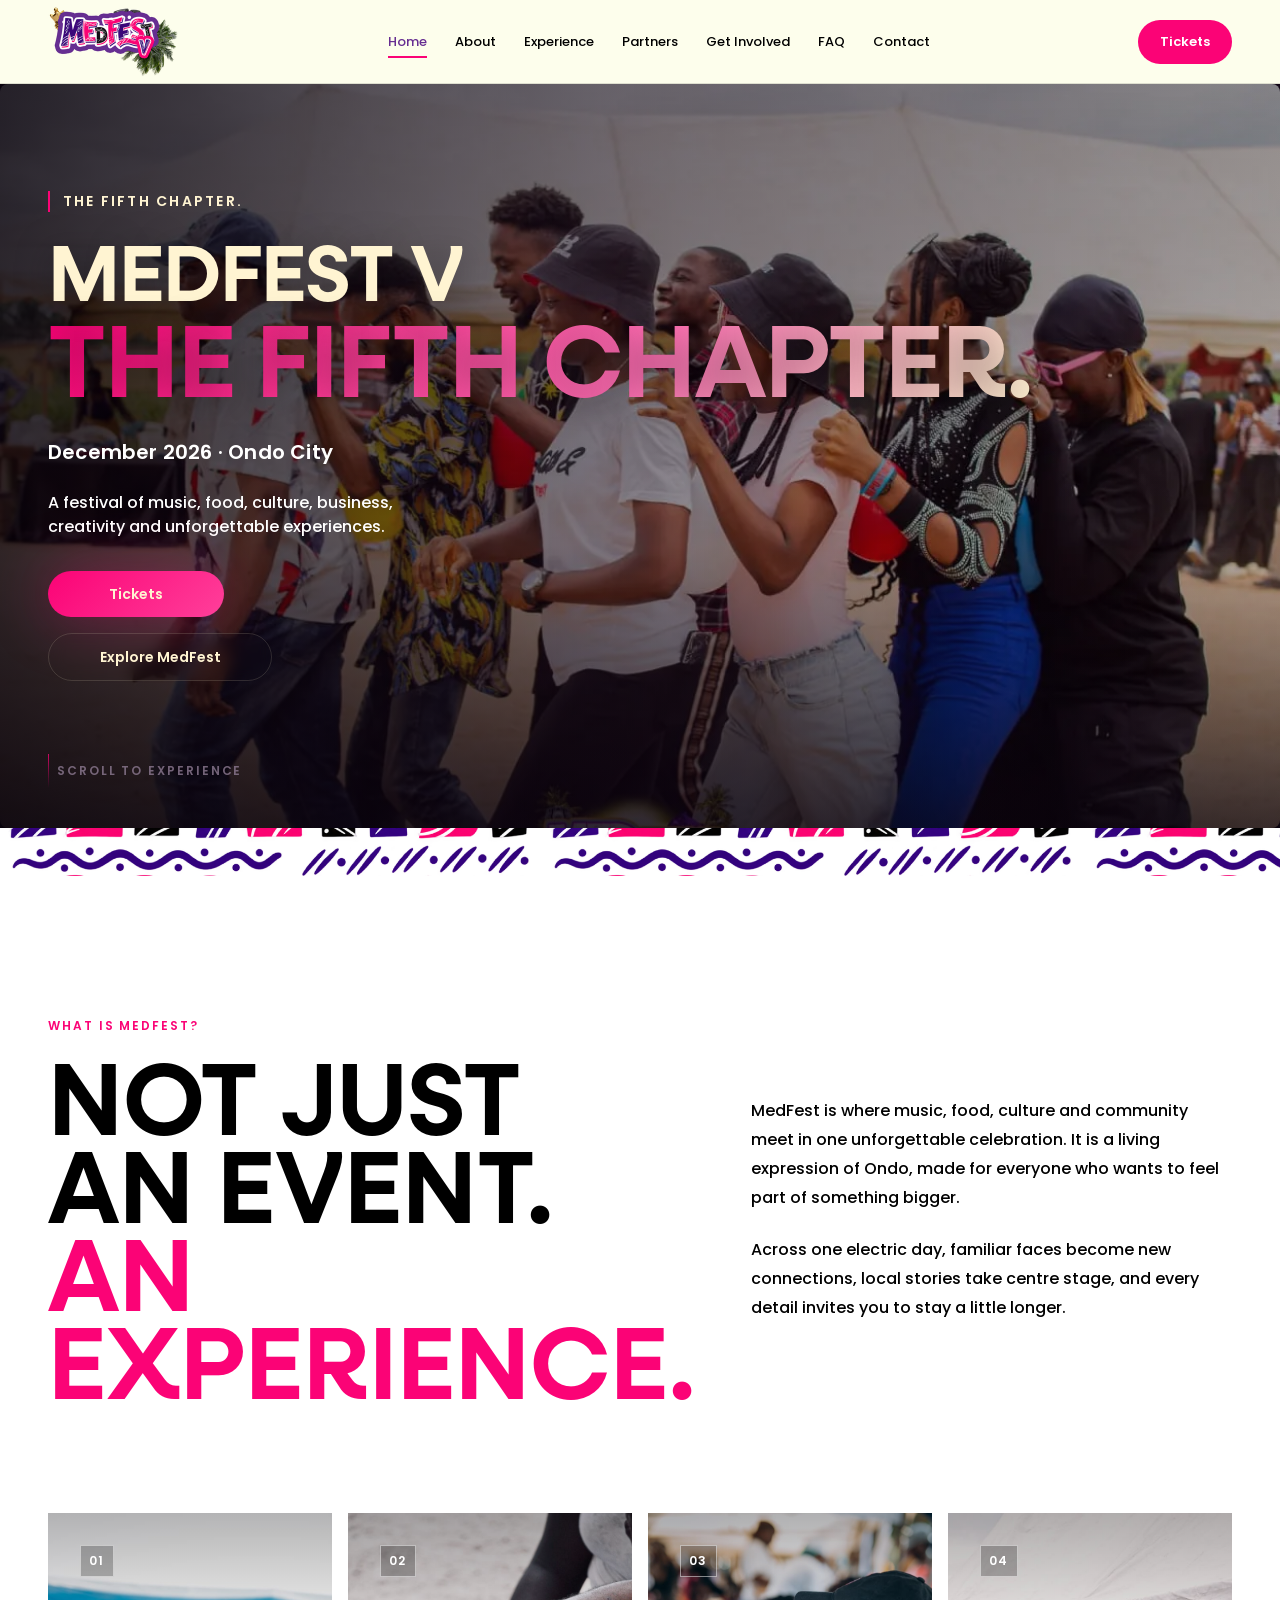
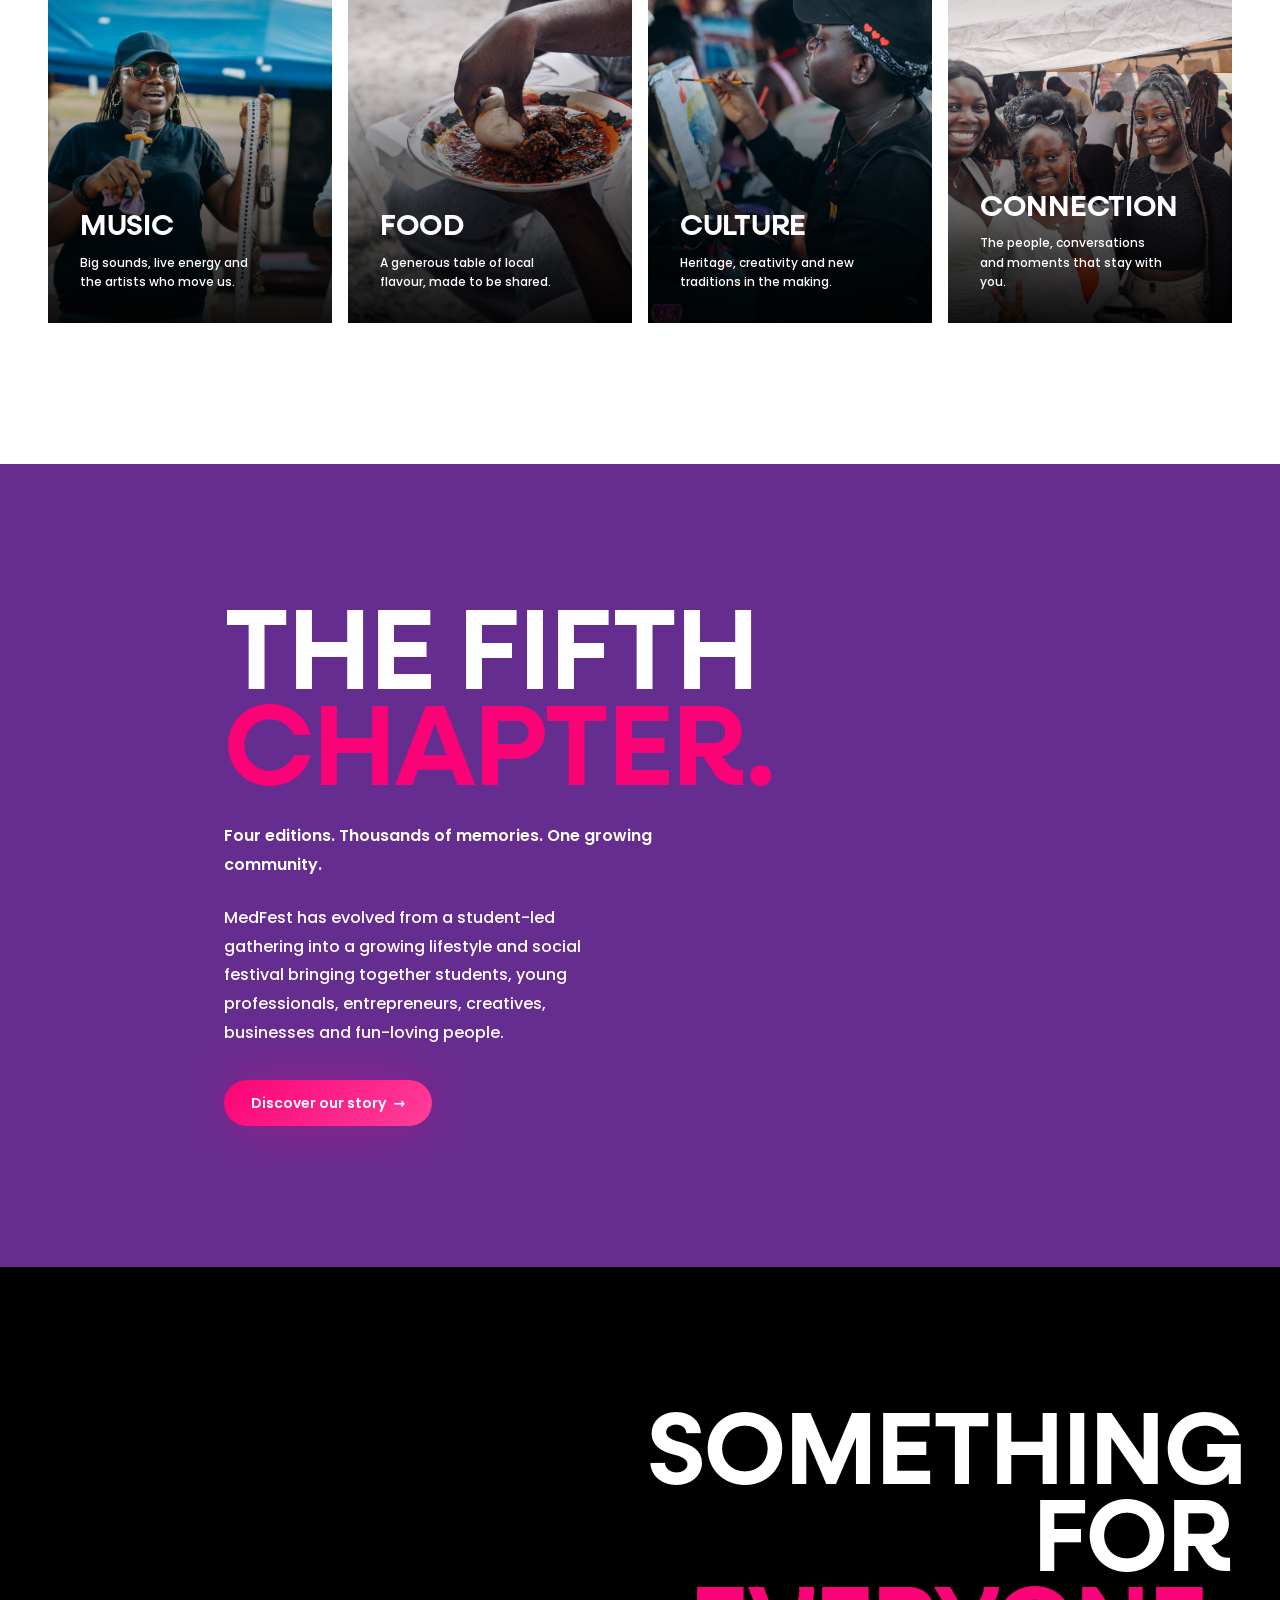
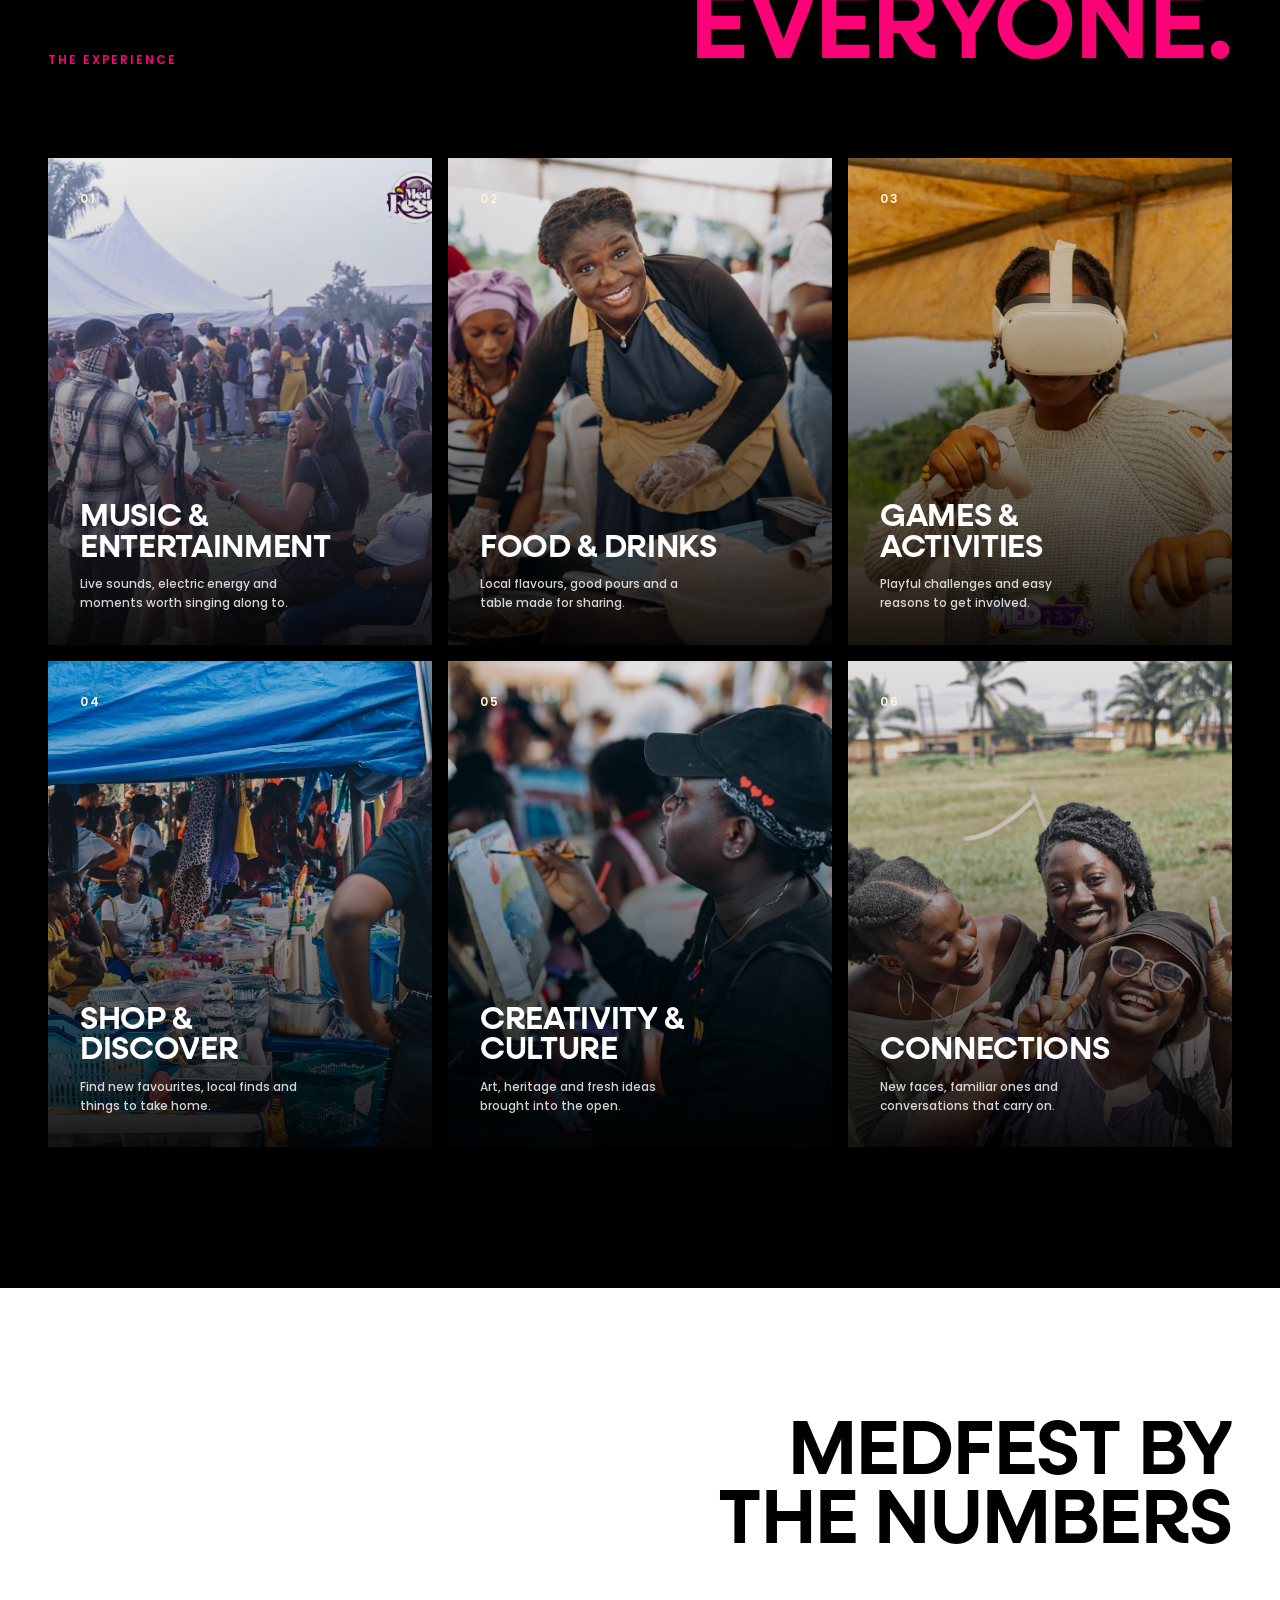
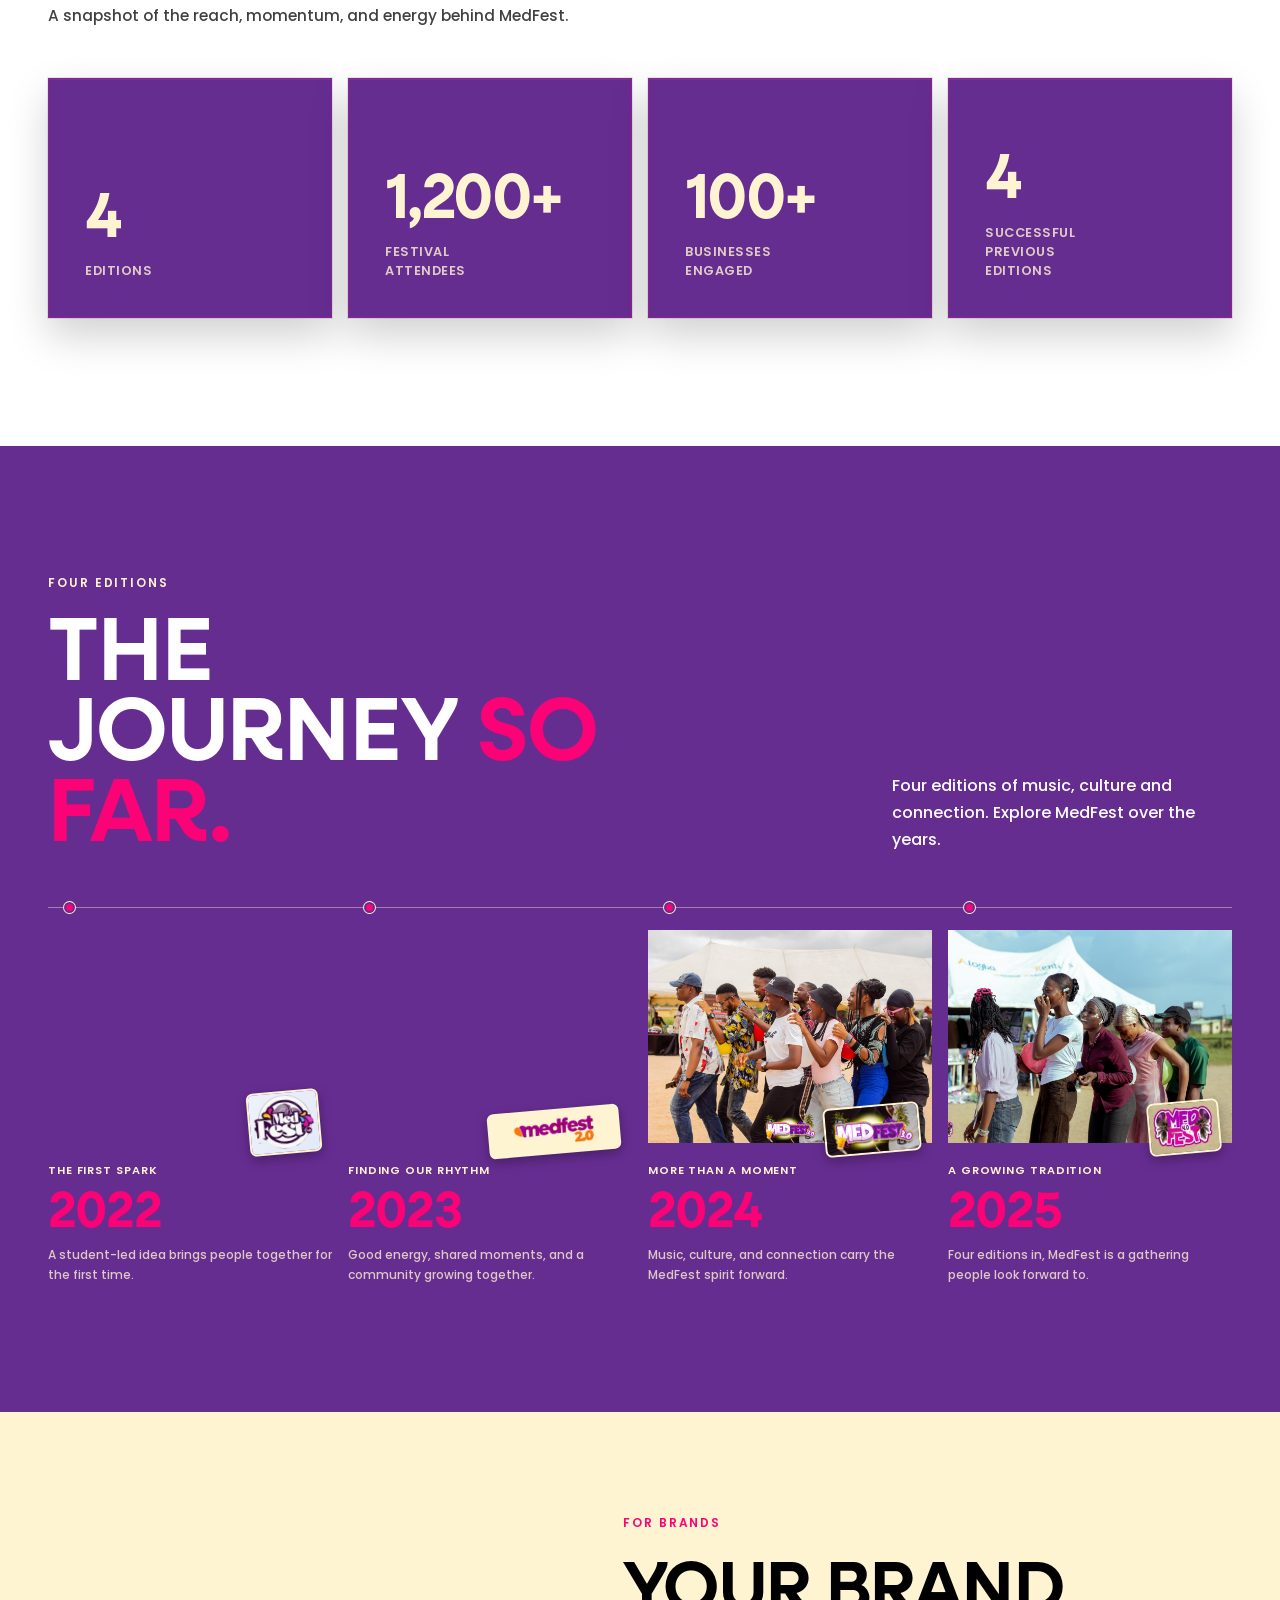
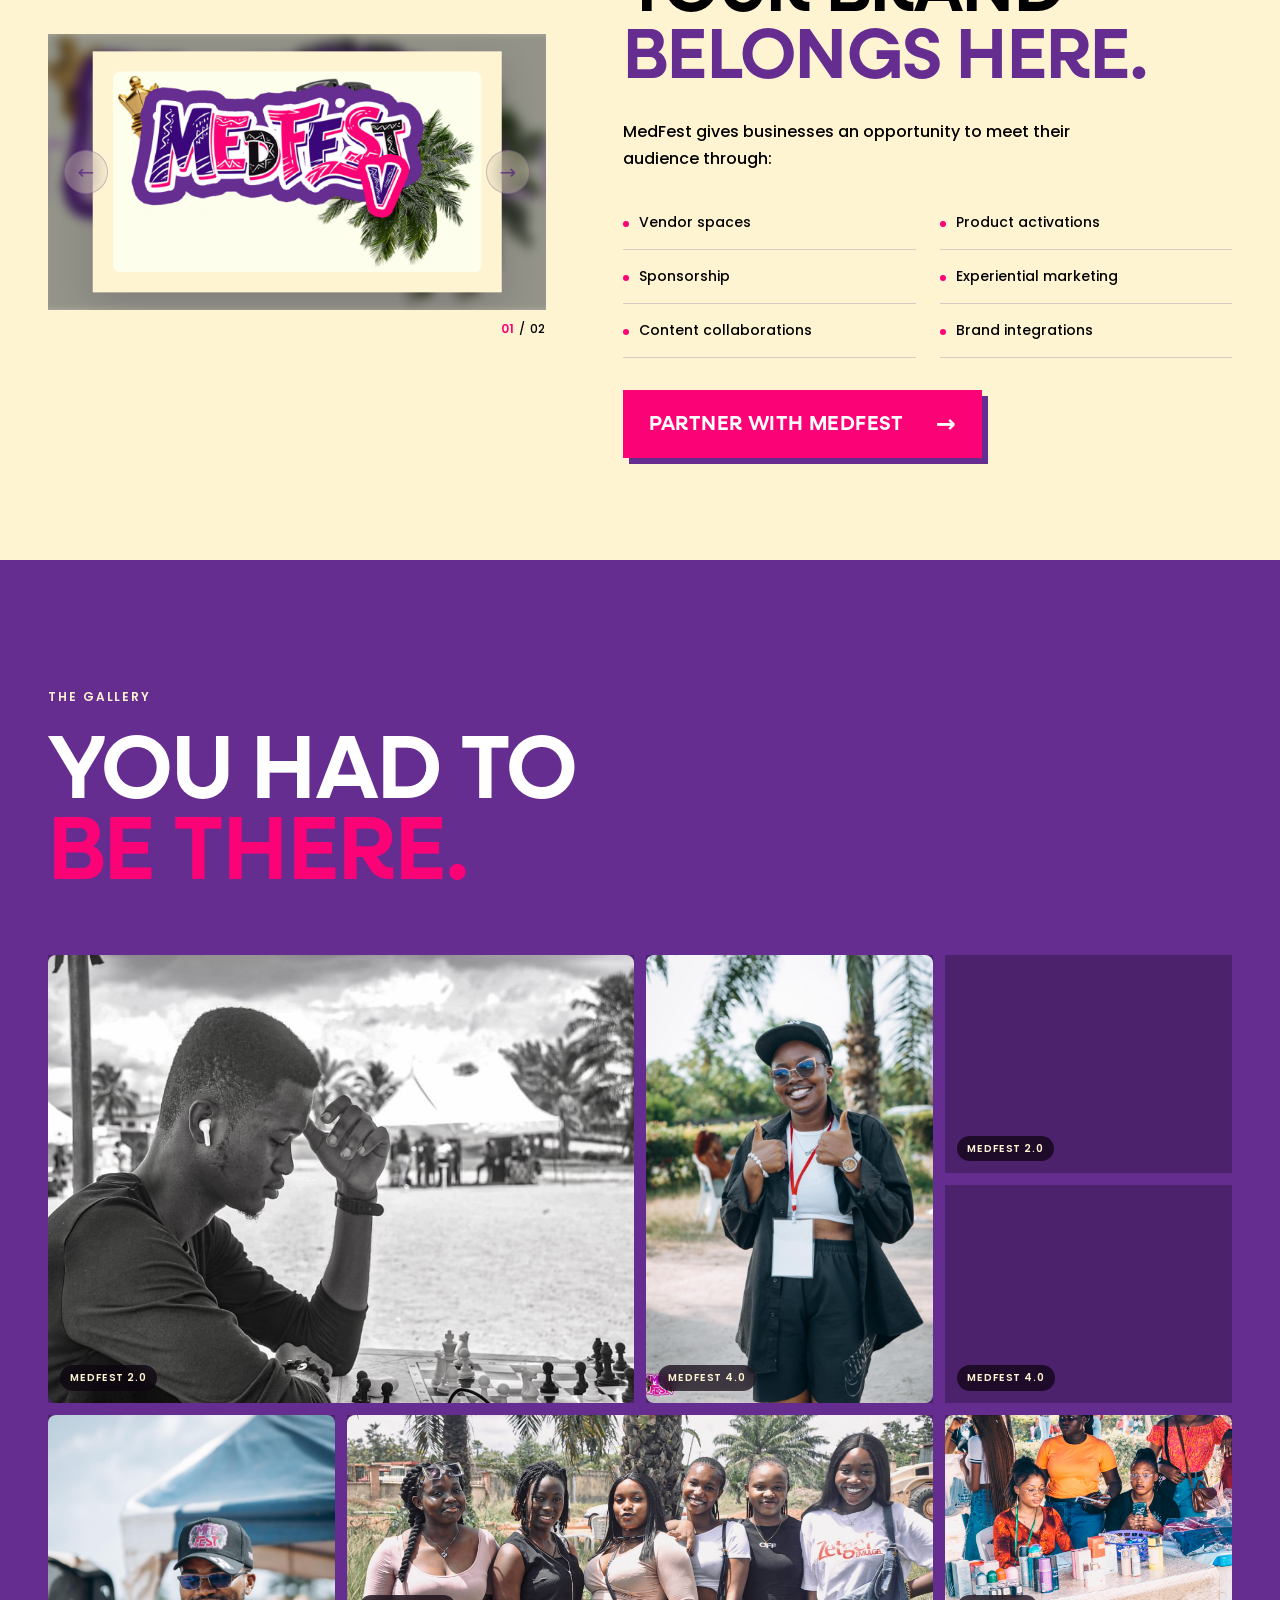
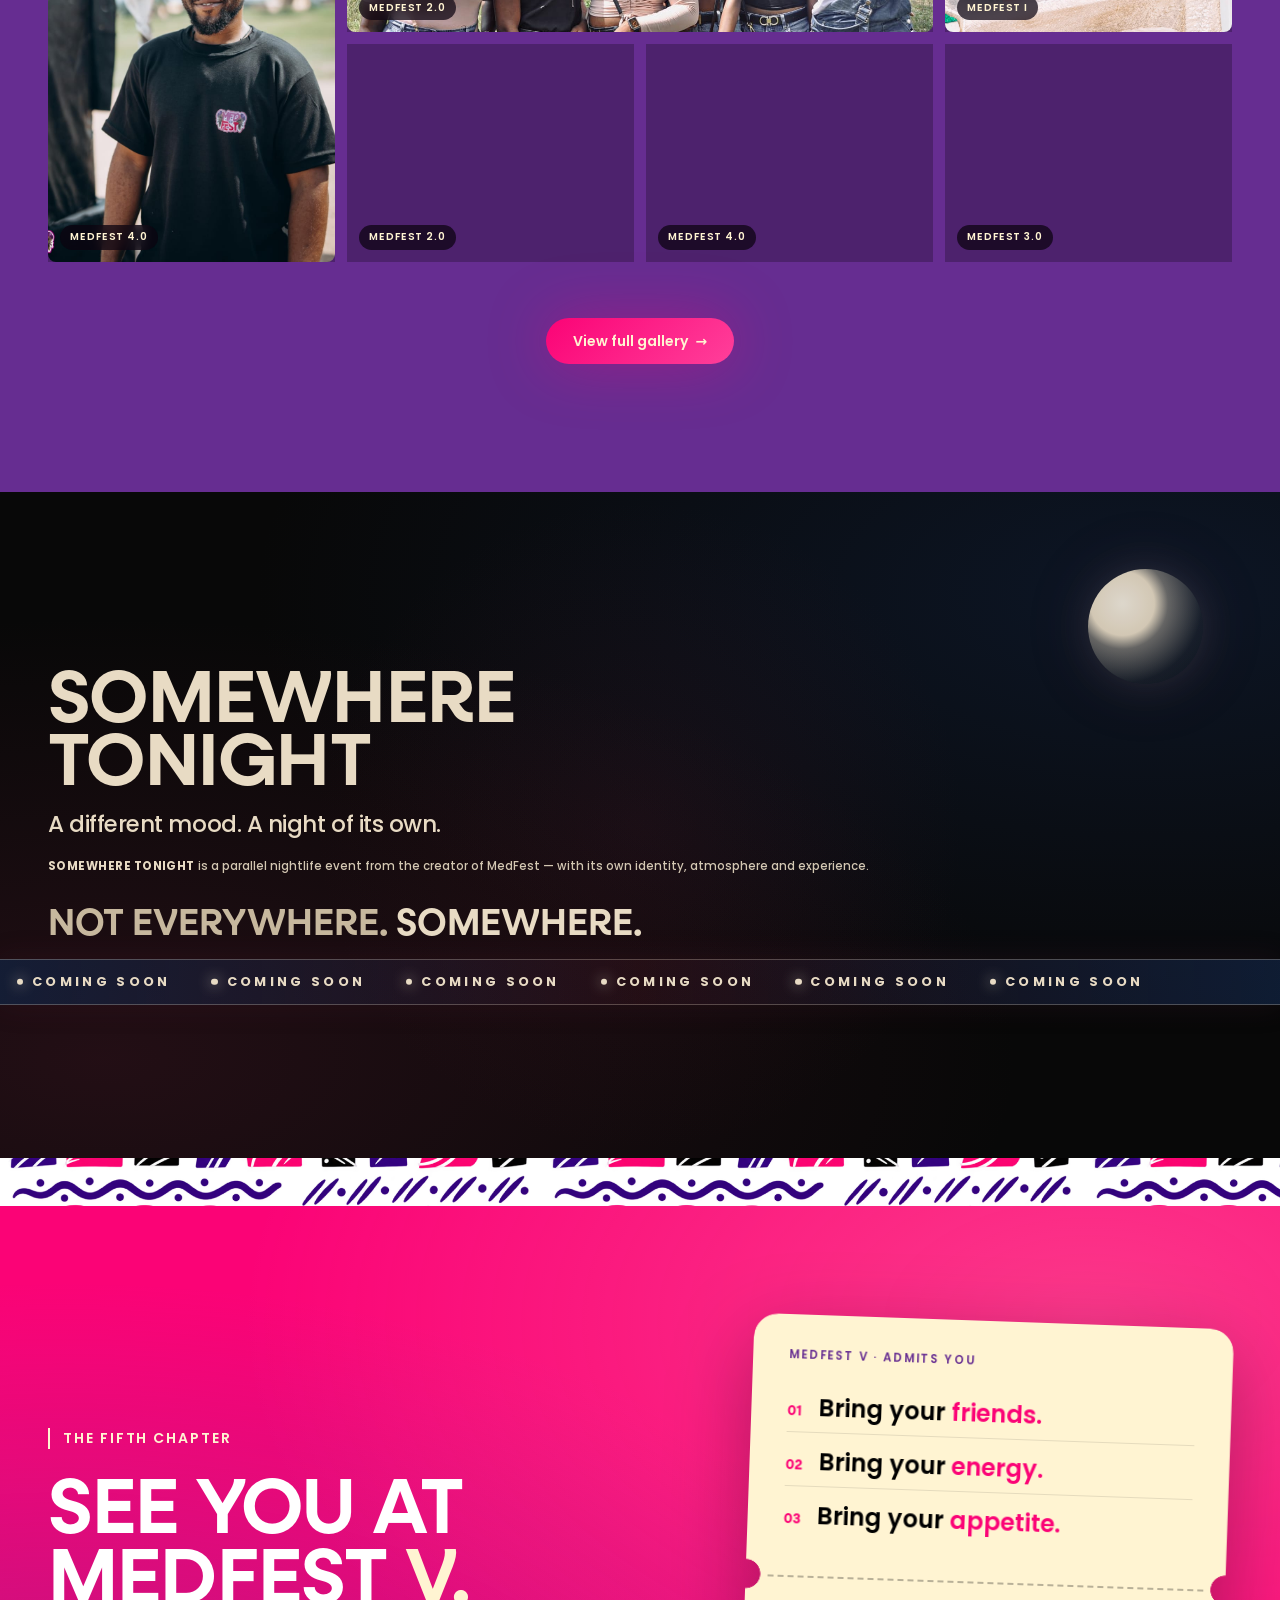
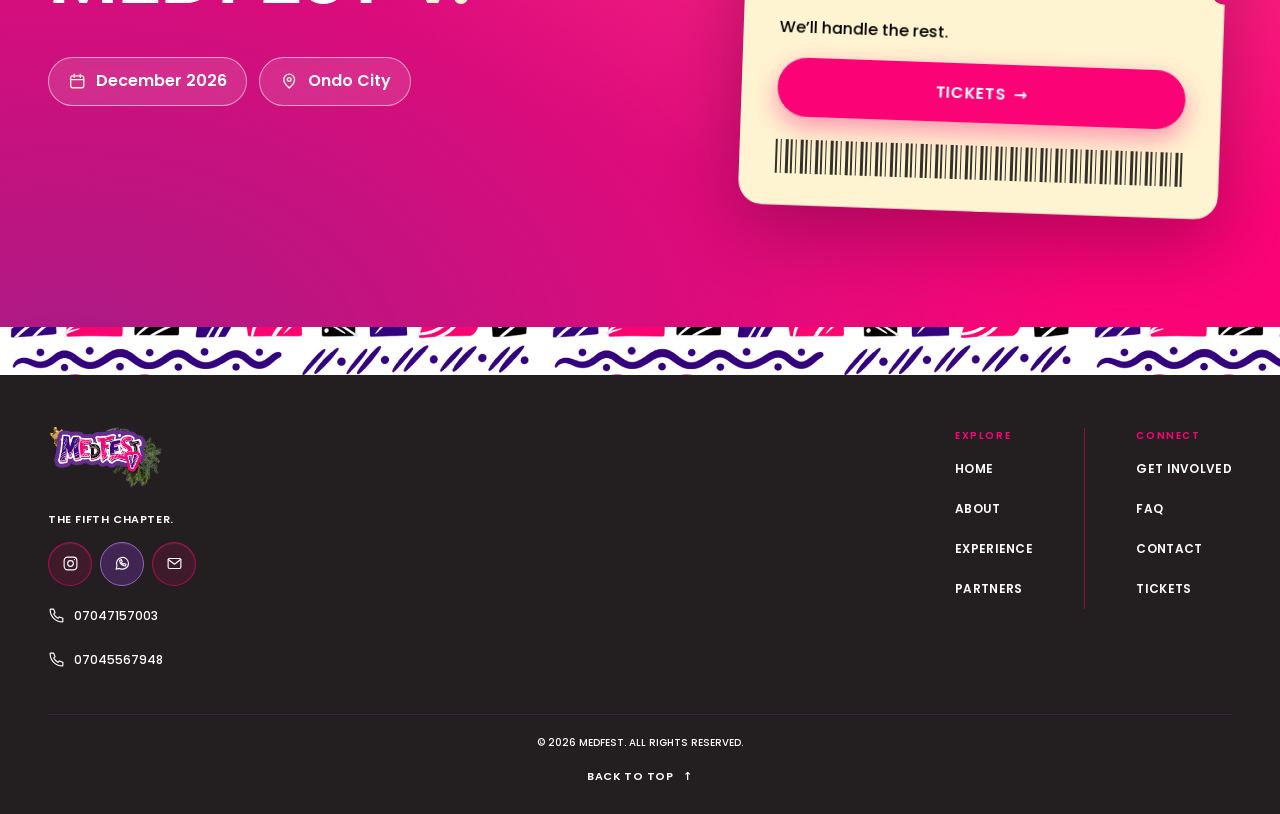
==== commit 5354c058: "i didi" ====
--- a/index.html
+++ b/index.html
@@ -56,7 +56,7 @@
               unforgettable experiences.
             </p>
             <div class="hero__actions">
-              <a class="btn btn-primary" data-tickets href="#tickets">Tickets Soon</a>
+              <a class="btn btn-primary" data-tickets href="#tickets">Tickets</a>
               <a class="btn btn-secondary" href="#experience-preview"
                 >Explore MedFest</a
               >
@@ -755,7 +755,7 @@
             <div class="ticket-cta__stub">
               <p class="ticket-cta__rest">We&rsquo;ll handle the rest.</p>
               <a class="btn ticket-cta__button" data-tickets href="#tickets"
-                >Tickets Soon <span aria-hidden="true">&rarr;</span></a
+                >Tickets <span aria-hidden="true">&rarr;</span></a
               >
               <span class="ticket-cta__barcode" aria-hidden="true"></span>
             </div>
--- a/css/footer.css
+++ b/css/footer.css
@@ -219,3 +219,12 @@
 .mf-footer__nav a:active {
   color: #ffffff;
 }
+
+/* Footer nav: two labelled groups with a divider (looks organised, same design) */
+.mf-footer__nav{display:grid;grid-template-columns:auto auto;column-gap:clamp(20px,4vw,56px)}
+.mf-footer__group+.mf-footer__group{padding-left:clamp(20px,4vw,56px);border-left:1px solid rgba(251,3,118,.45)}
+.mf-footer__heading{margin-bottom:6px;font-size:10px;font-weight:600;letter-spacing:.16em;text-transform:uppercase;color:var(--brand-magenta)}
+@media (max-width:420px){
+  .mf-footer__nav{grid-template-columns:1fr;row-gap:12px}
+  .mf-footer__group+.mf-footer__group{padding-left:0;border-left:0;padding-top:12px;border-top:1px solid rgba(251,3,118,.45)}
+}
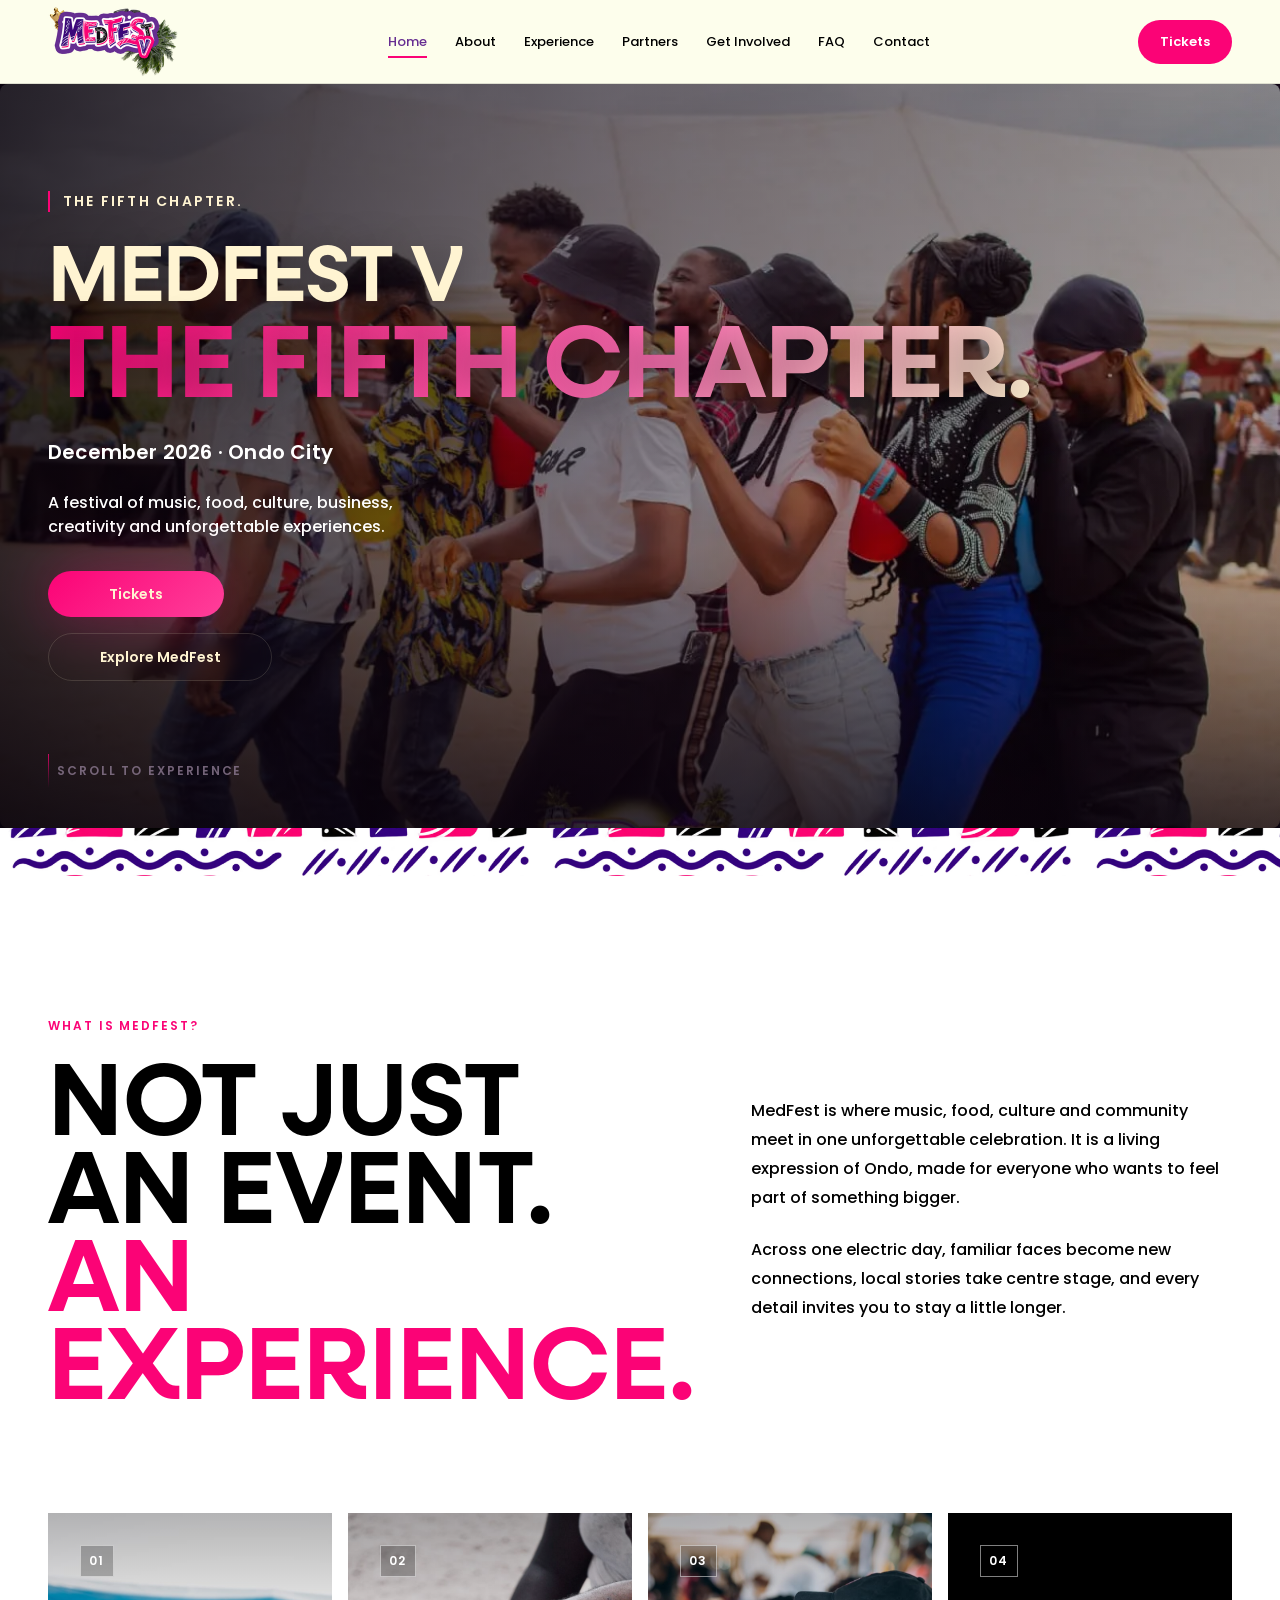
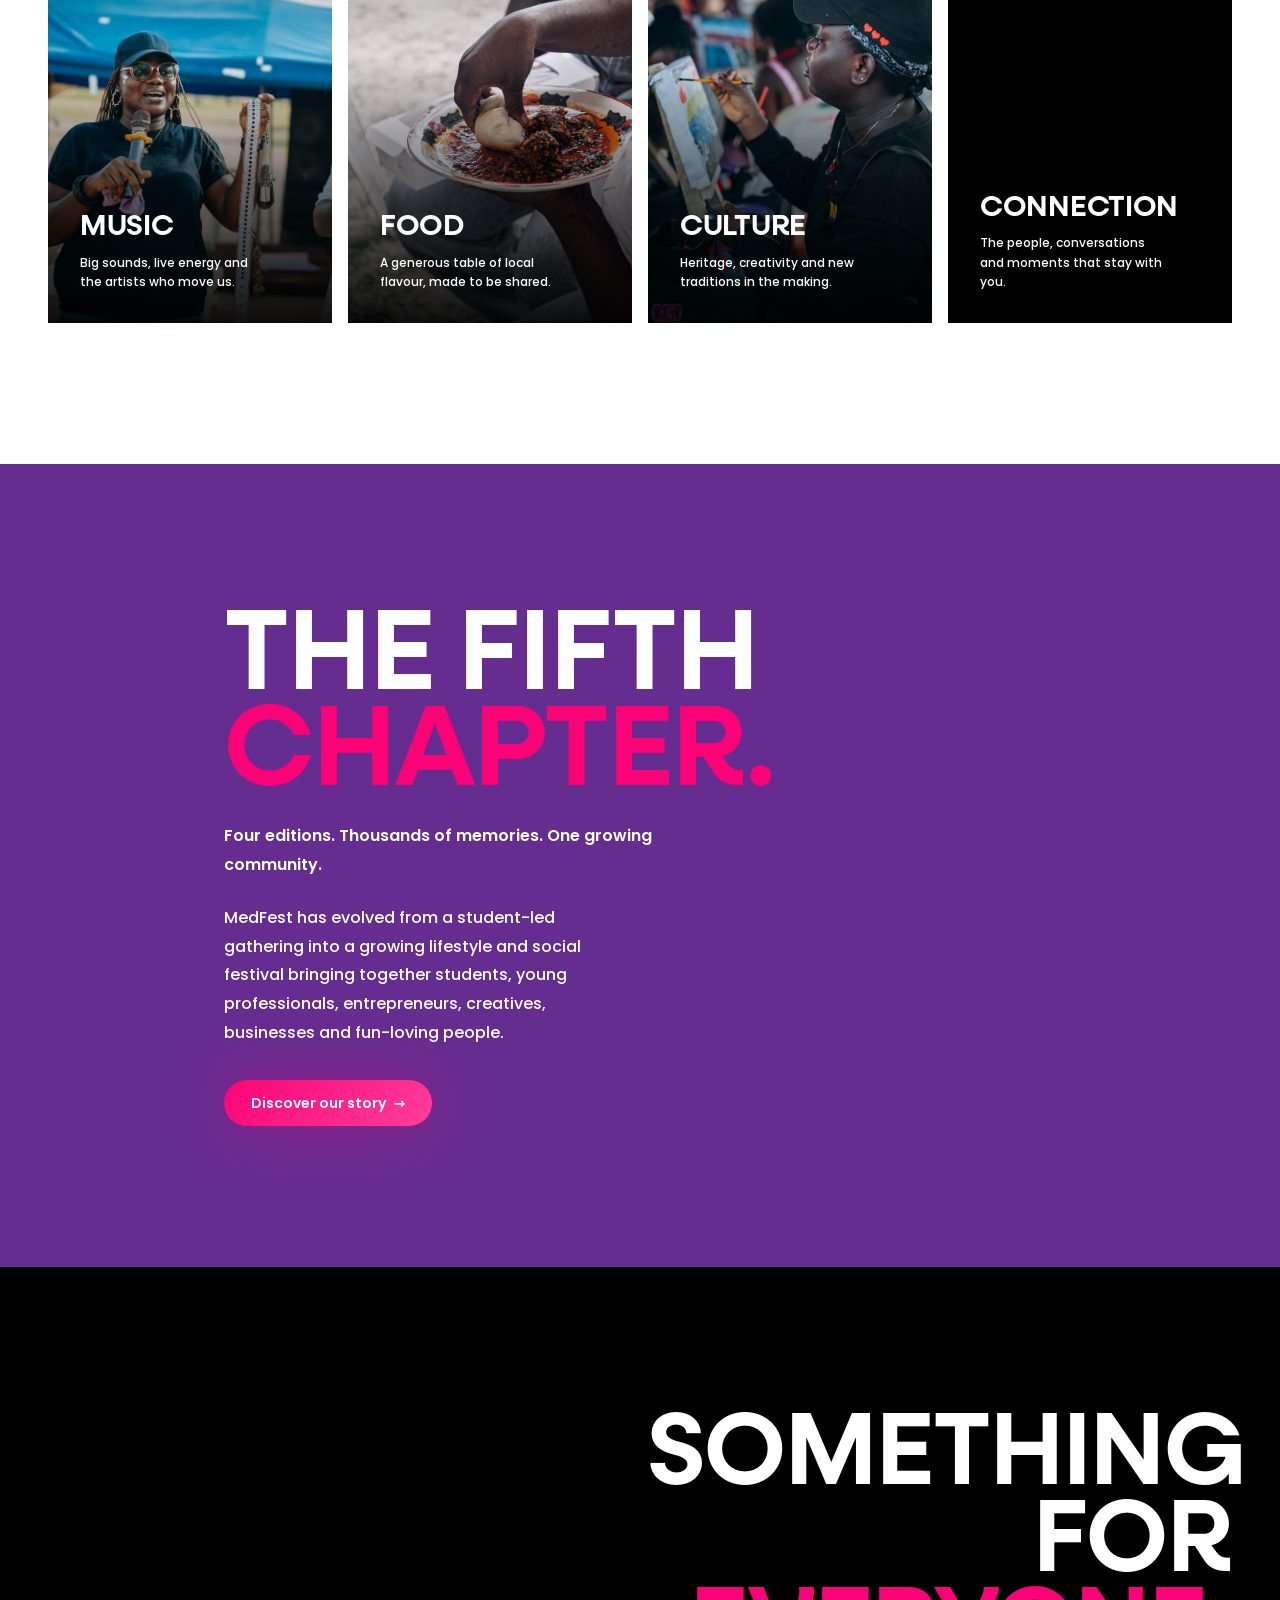
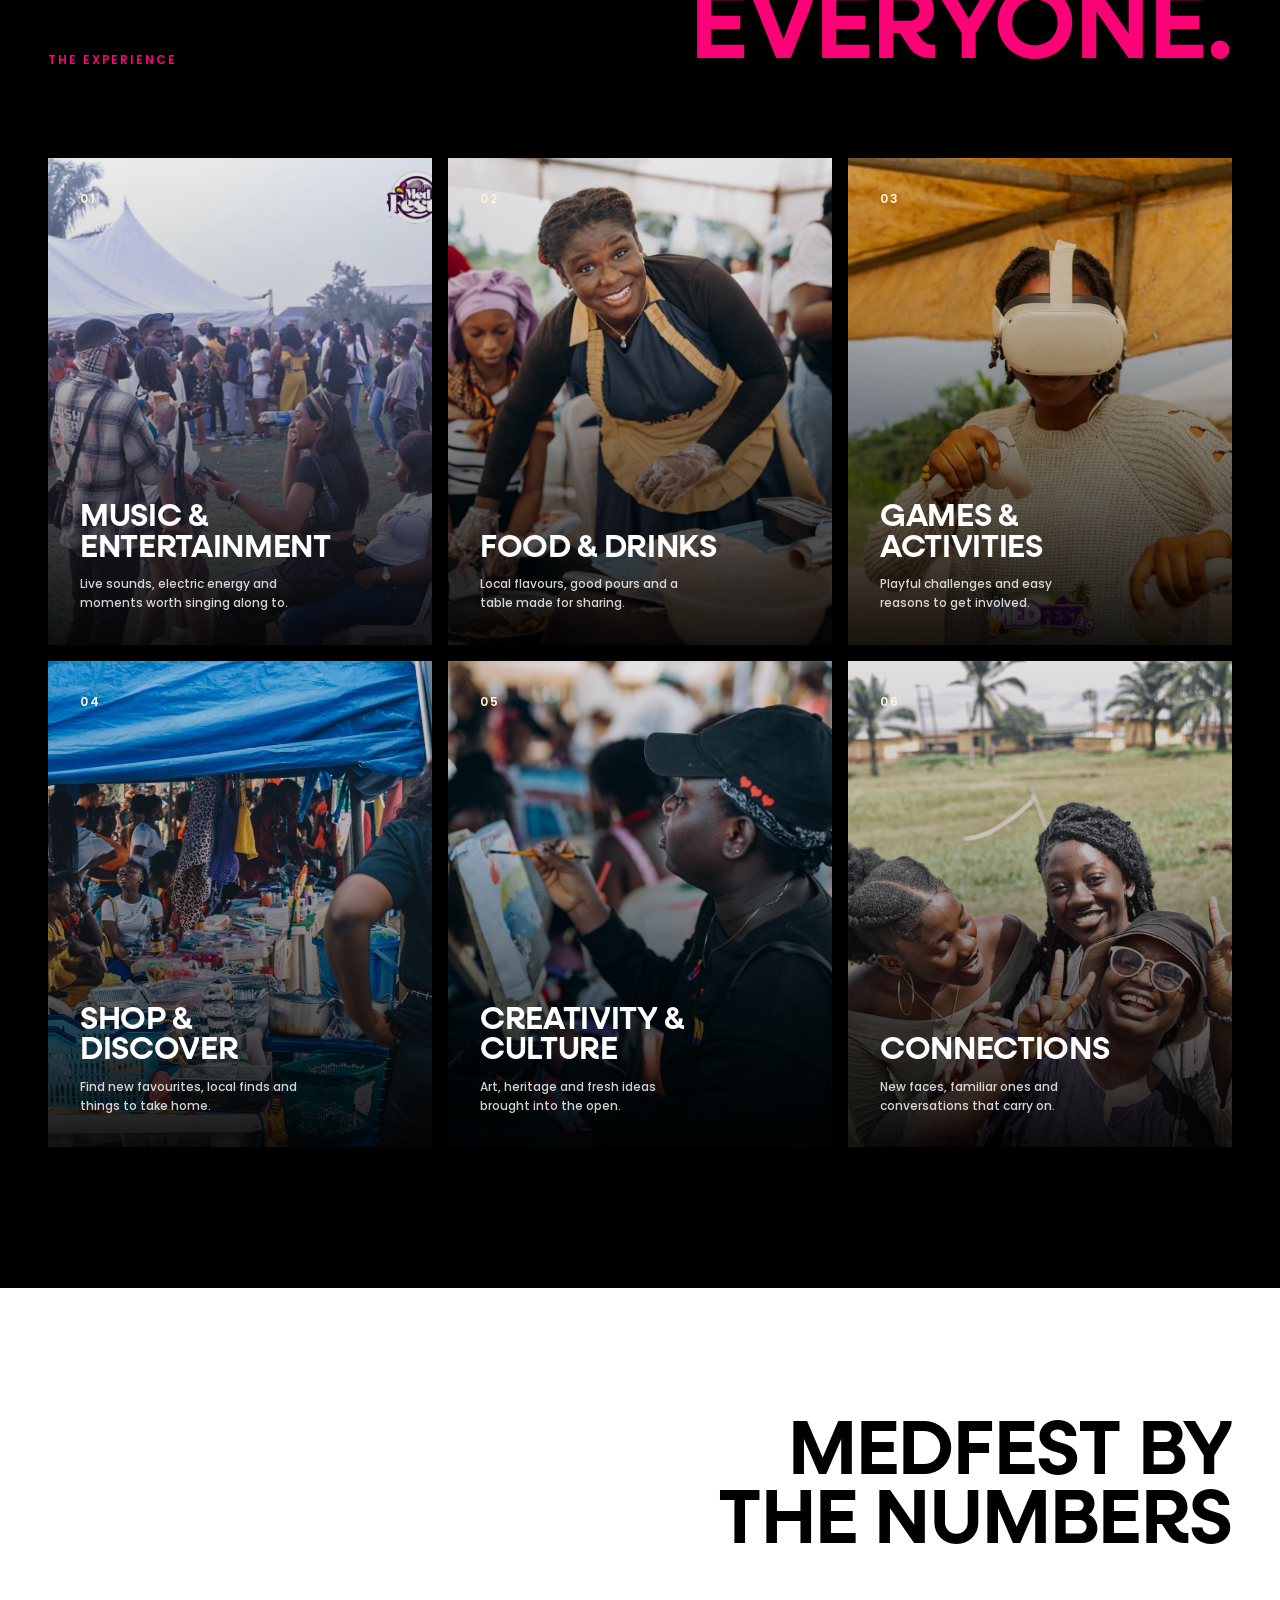
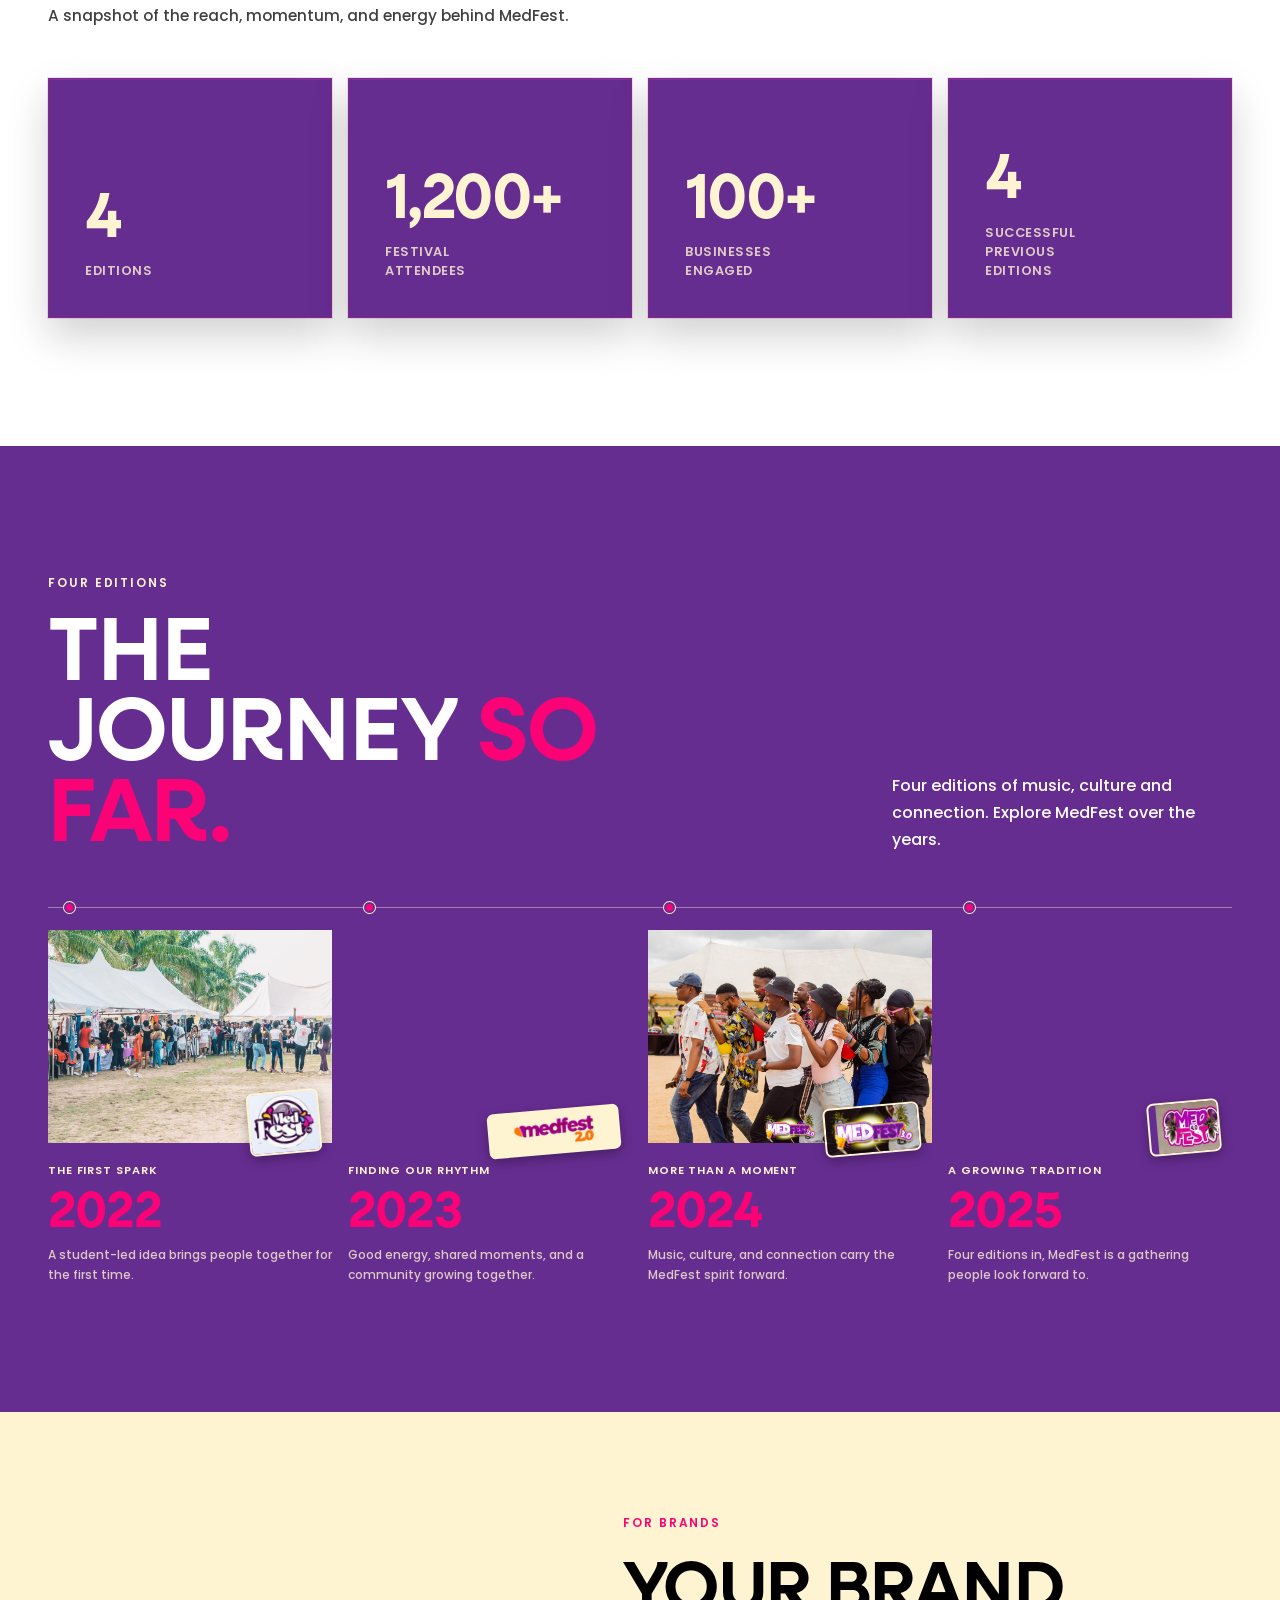
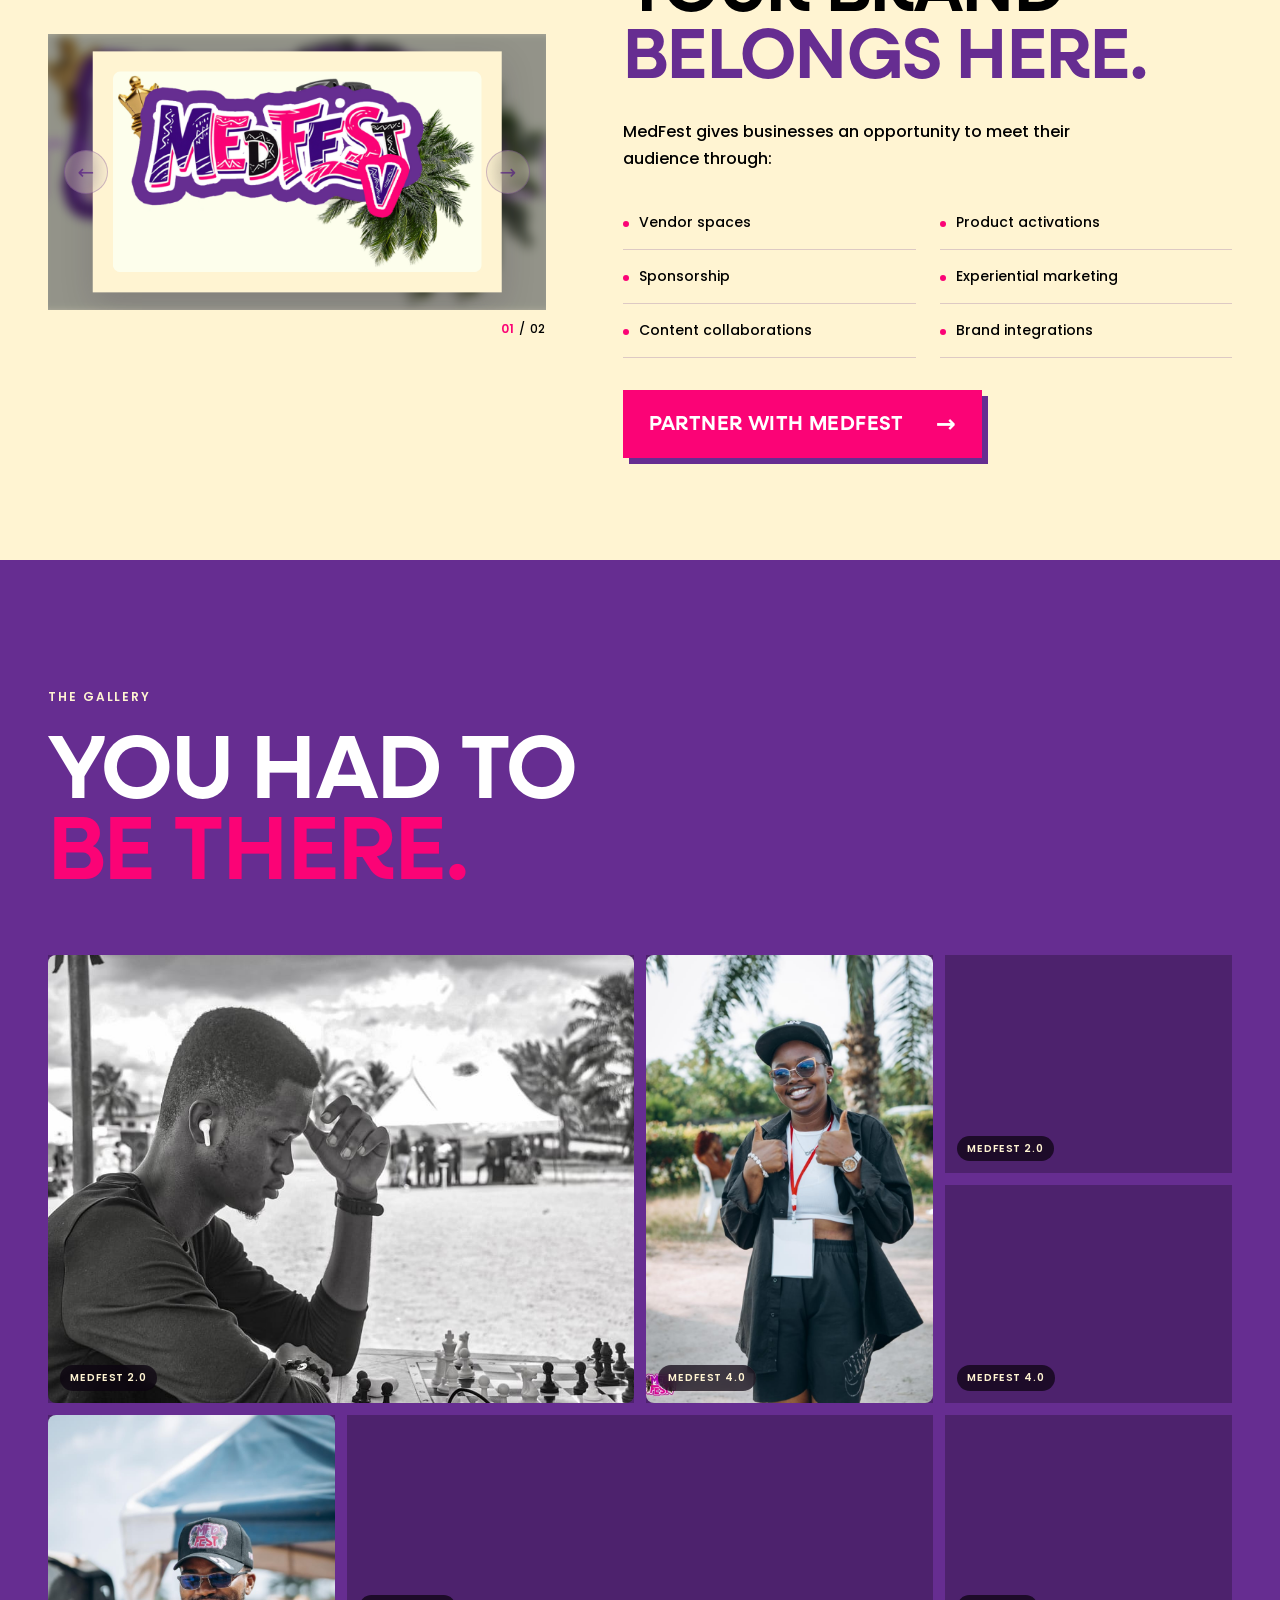
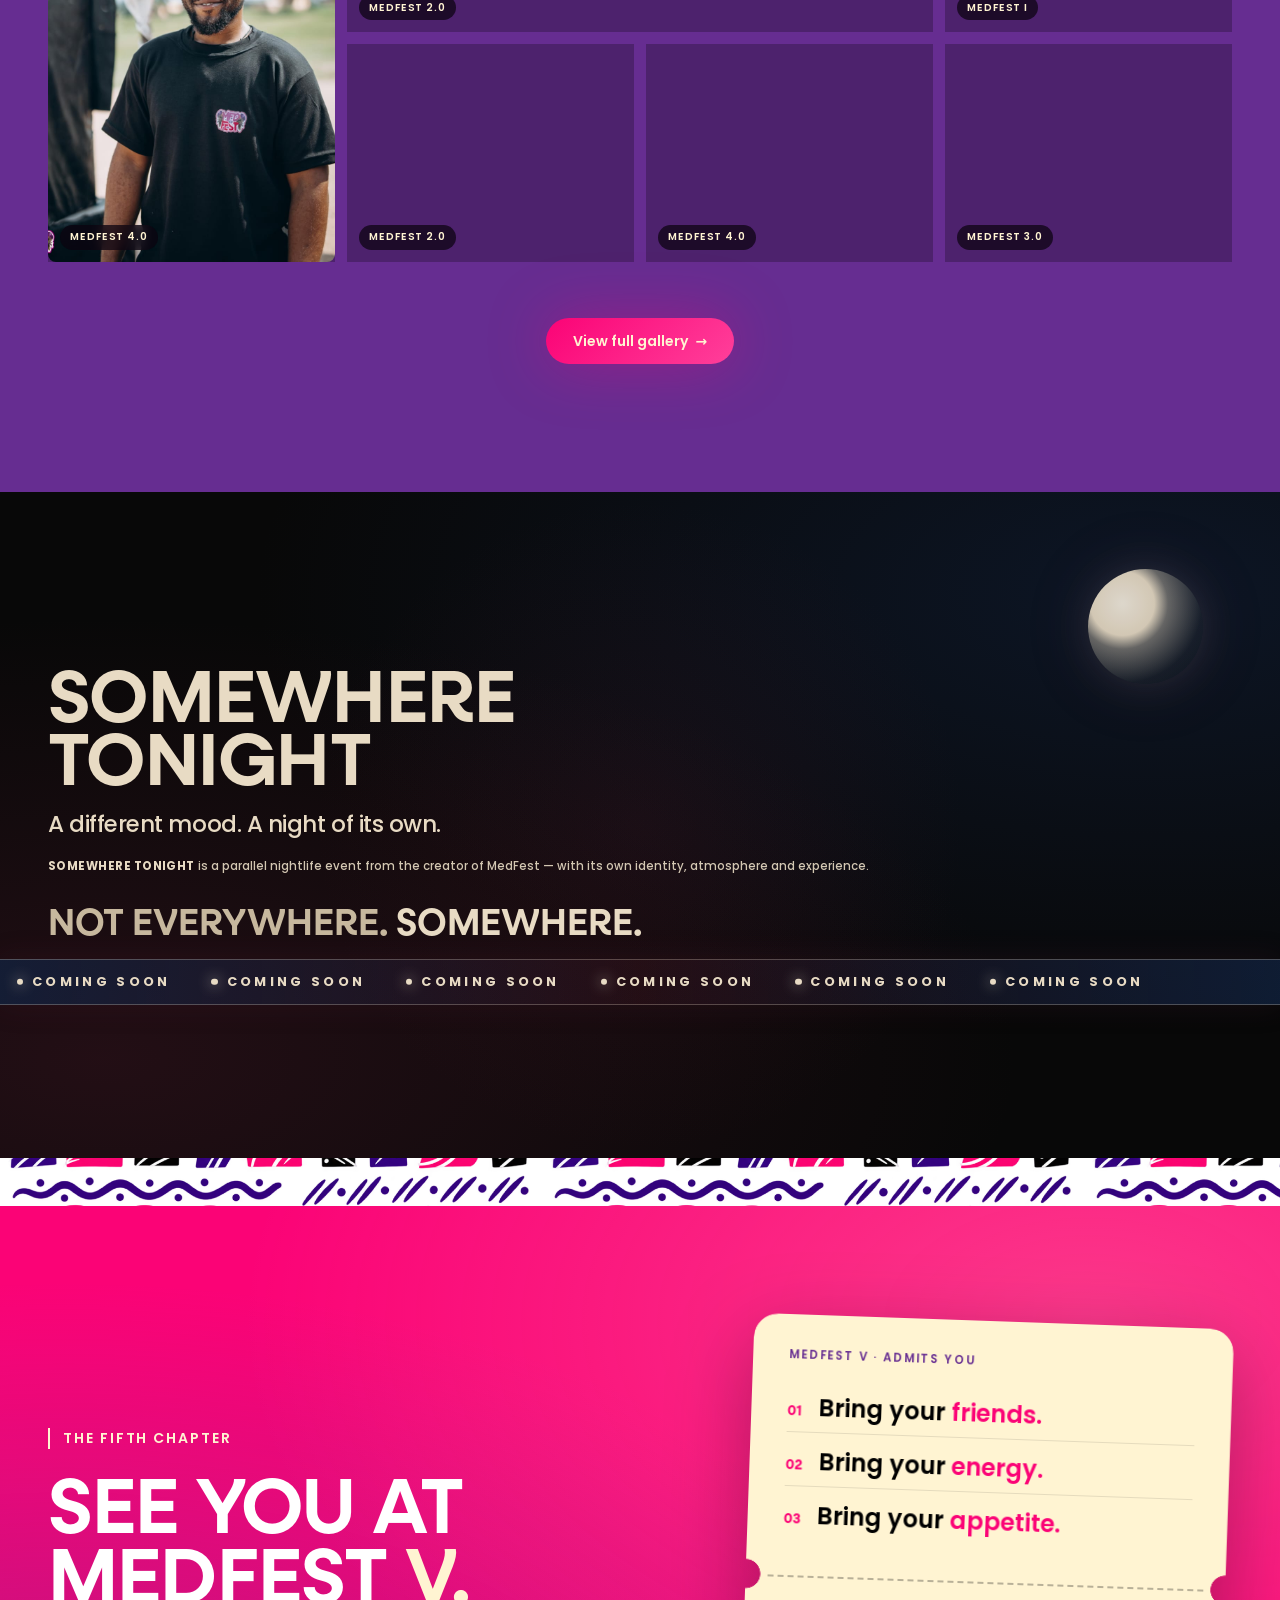
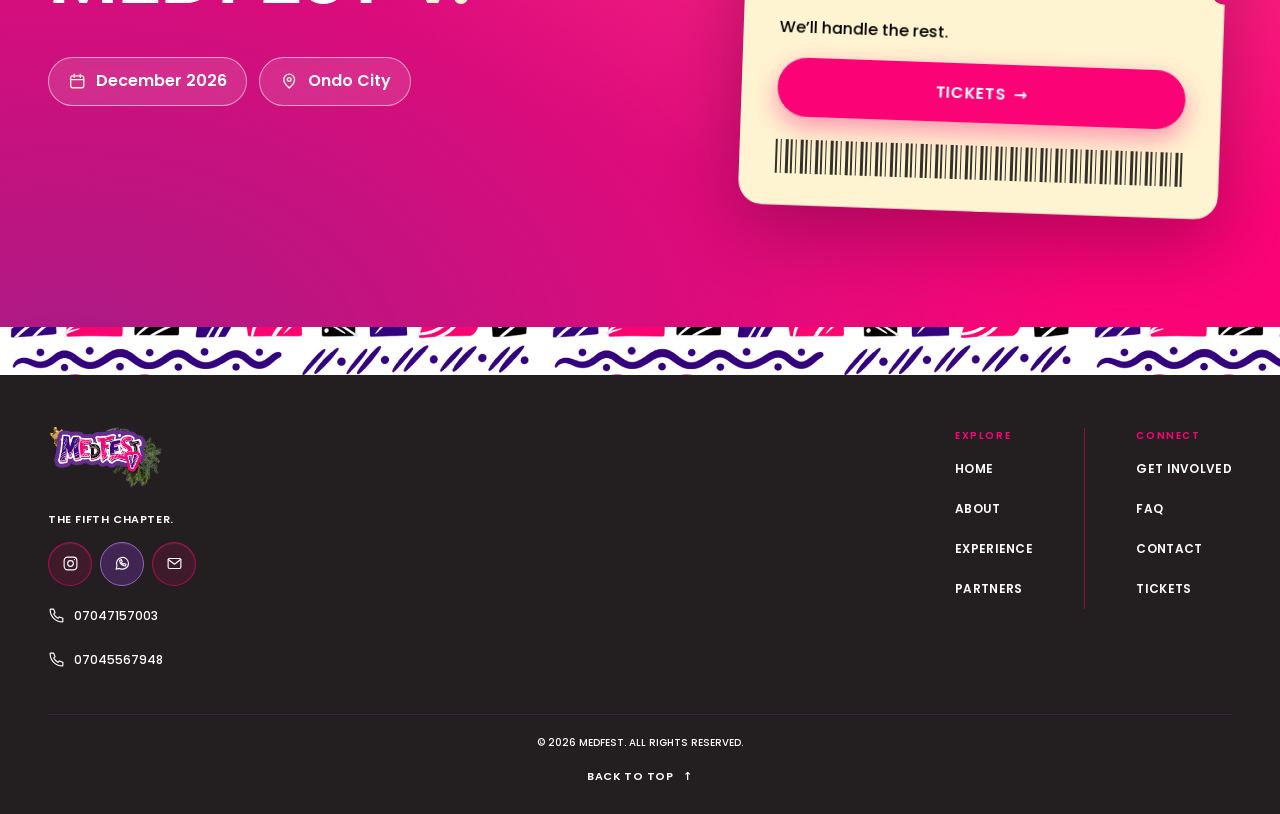
==== commit 15f4909a: "i did it" ====
--- a/index.html
+++ b/index.html
@@ -12,7 +12,14 @@
       href="https://fonts.googleapis.com/css2?family=Poppins:wght@500;600&display=swap"
       rel="stylesheet"
     />
-    <link rel="preload" as="image" href="assets/images/hero/hero-1-1280.webp" imagesrcset="assets/images/hero/hero-1-720.webp 720w, assets/images/hero/hero-1-1280.webp 1280w" imagesizes="100vw" fetchpriority="high" />
+    <link
+      rel="preload"
+      as="image"
+      href="assets/images/hero/hero-1-1280.webp"
+      imagesrcset="assets/images/hero/hero-1-720.webp 720w, assets/images/hero/hero-1-1280.webp 1280w"
+      imagesizes="100vw"
+      fetchpriority="high"
+    />
     <link rel="stylesheet" href="css/reset.css" />
     <link rel="stylesheet" href="css/variables.css" />
     <link rel="stylesheet" href="css/global.css" />
@@ -32,12 +39,66 @@
       <section class="hero" aria-labelledby="hero-title">
         <div class="hero__media" aria-hidden="true">
           <div class="hero__slides" data-hero-slides>
-            <img class="hero__slide is-active" src="assets/images/hero/hero-1-1280.webp" srcset="assets/images/hero/hero-1-720.webp 720w, assets/images/hero/hero-1-1280.webp 1280w" sizes="100vw" width="1280" height="867" fetchpriority="high" decoding="async" alt="" style="object-position:center 40%" />
-            <img class="hero__slide" data-src="assets/images/hero/hero-2-1280.webp" data-srcset="assets/images/hero/hero-2-720.webp 720w, assets/images/hero/hero-2-1280.webp 1280w" sizes="100vw" decoding="async" alt="" style="object-position:center 35%" />
-            <img class="hero__slide" data-src="assets/images/hero/hero-3-1280.webp" data-srcset="assets/images/hero/hero-3-720.webp 720w, assets/images/hero/hero-3-1280.webp 1280w" sizes="100vw" decoding="async" alt="" style="object-position:center 35%" />
-            <img class="hero__slide" data-src="assets/images/hero/hero-4-1280.webp" data-srcset="assets/images/hero/hero-4-720.webp 720w, assets/images/hero/hero-4-1280.webp 1280w" sizes="100vw" decoding="async" alt="" style="object-position:center 40%" />
-            <img class="hero__slide" data-src="assets/images/hero/hero-5-1280.webp" data-srcset="assets/images/hero/hero-5-720.webp 720w, assets/images/hero/hero-5-1280.webp 1280w" sizes="100vw" decoding="async" alt="" style="object-position:center 25%" />
-            <img class="hero__slide" data-src="assets/images/hero/hero-6-1280.webp" data-srcset="assets/images/hero/hero-6-720.webp 720w, assets/images/hero/hero-6-1280.webp 1280w" sizes="100vw" decoding="async" alt="" style="object-position:center 35%" />
+            <img
+              class="hero__slide is-active"
+              src="assets/images/hero/hero-1-1280.webp"
+              srcset="
+                assets/images/hero/hero-1-720.webp   720w,
+                assets/images/hero/hero-1-1280.webp 1280w
+              "
+              sizes="100vw"
+              width="1280"
+              height="867"
+              fetchpriority="high"
+              decoding="async"
+              alt=""
+              style="object-position: center 40%"
+            />
+            <img
+              class="hero__slide"
+              data-src="assets/images/hero/hero-2-1280.webp"
+              data-srcset="assets/images/hero/hero-2-720.webp 720w, assets/images/hero/hero-2-1280.webp 1280w"
+              sizes="100vw"
+              decoding="async"
+              alt=""
+              style="object-position: center 35%"
+            />
+            <img
+              class="hero__slide"
+              data-src="assets/images/hero/hero-3-1280.webp"
+              data-srcset="assets/images/hero/hero-3-720.webp 720w, assets/images/hero/hero-3-1280.webp 1280w"
+              sizes="100vw"
+              decoding="async"
+              alt=""
+              style="object-position: center 35%"
+            />
+            <img
+              class="hero__slide"
+              data-src="assets/images/hero/hero-4-1280.webp"
+              data-srcset="assets/images/hero/hero-4-720.webp 720w, assets/images/hero/hero-4-1280.webp 1280w"
+              sizes="100vw"
+              decoding="async"
+              alt=""
+              style="object-position: center 40%"
+            />
+            <img
+              class="hero__slide"
+              data-src="assets/images/hero/hero-5-1280.webp"
+              data-srcset="assets/images/hero/hero-5-720.webp 720w, assets/images/hero/hero-5-1280.webp 1280w"
+              sizes="100vw"
+              decoding="async"
+              alt=""
+              style="object-position: center 25%"
+            />
+            <img
+              class="hero__slide"
+              data-src="assets/images/hero/hero-6-1280.webp"
+              data-srcset="assets/images/hero/hero-6-720.webp 720w, assets/images/hero/hero-6-1280.webp 1280w"
+              sizes="100vw"
+              decoding="async"
+              alt=""
+              style="object-position: center 35%"
+            />
           </div>
           <div class="hero__overlay"></div>
         </div>
@@ -56,7 +117,9 @@
               unforgettable experiences.
             </p>
             <div class="hero__actions">
-              <a class="btn btn-primary" data-tickets href="#tickets">Tickets</a>
+              <a class="btn btn-primary" data-tickets href="#tickets"
+                >Tickets</a
+              >
               <a class="btn btn-secondary" href="#experience-preview"
                 >Explore MedFest</a
               >
@@ -418,7 +481,7 @@
                   aria-label="MedFest 4.0 logo"
                 >
                   <image
-                    href="assets/images/Medfest 4/WhatsApp Image 2026-09-23 at 17.01.08 (1).jpeg"
+                    href="assets/images/Medfest 4/WhatsApp Image 2026-09-23 at 17.01.08 (2).jpeg"
                     width="1280"
                     height="834"
                   />
@@ -574,7 +637,9 @@
             <div class="for-brands__actions">
               <a class="for-brands__cta" href="pages/partners.html">
                 <span>Partner with MedFest</span>
-                <span class="for-brands__cta-icon" aria-hidden="true">&rarr;</span>
+                <span class="for-brands__cta-icon" aria-hidden="true"
+                  >&rarr;</span
+                >
               </a>
             </div>
           </div>
@@ -718,14 +783,46 @@
       <section class="ticket-cta" aria-labelledby="ticket-cta-title">
         <div class="hero__pattern-strip ticket-cta__strip" aria-hidden="true">
           <div class="hero__pattern-track">
-            <img src="assets/images/Logos/hero-pattern.png" alt="" loading="lazy" />
-            <img src="assets/images/Logos/hero-pattern.png" alt="" loading="lazy" />
-            <img src="assets/images/Logos/hero-pattern.png" alt="" loading="lazy" />
-            <img src="assets/images/Logos/hero-pattern.png" alt="" loading="lazy" />
-            <img src="assets/images/Logos/hero-pattern.png" alt="" loading="lazy" />
-            <img src="assets/images/Logos/hero-pattern.png" alt="" loading="lazy" />
-            <img src="assets/images/Logos/hero-pattern.png" alt="" loading="lazy" />
-            <img src="assets/images/Logos/hero-pattern.png" alt="" loading="lazy" />
+            <img
+              src="assets/images/Logos/hero-pattern.png"
+              alt=""
+              loading="lazy"
+            />
+            <img
+              src="assets/images/Logos/hero-pattern.png"
+              alt=""
+              loading="lazy"
+            />
+            <img
+              src="assets/images/Logos/hero-pattern.png"
+              alt=""
+              loading="lazy"
+            />
+            <img
+              src="assets/images/Logos/hero-pattern.png"
+              alt=""
+              loading="lazy"
+            />
+            <img
+              src="assets/images/Logos/hero-pattern.png"
+              alt=""
+              loading="lazy"
+            />
+            <img
+              src="assets/images/Logos/hero-pattern.png"
+              alt=""
+              loading="lazy"
+            />
+            <img
+              src="assets/images/Logos/hero-pattern.png"
+              alt=""
+              loading="lazy"
+            />
+            <img
+              src="assets/images/Logos/hero-pattern.png"
+              alt=""
+              loading="lazy"
+            />
           </div>
         </div>
         <div class="container ticket-cta__layout">
@@ -734,11 +831,19 @@
             <h2 id="ticket-cta-title">See you at<br />MedFest <em>V.</em></h2>
             <ul class="ticket-cta__facts" aria-label="Date and location">
               <li>
-                <svg viewBox="0 0 24 24" aria-hidden="true"><rect x="3.5" y="5" width="17" height="15.5" rx="2.5"/><path d="M3.5 10h17M8 3v4M16 3v4"/></svg>
+                <svg viewBox="0 0 24 24" aria-hidden="true">
+                  <rect x="3.5" y="5" width="17" height="15.5" rx="2.5" />
+                  <path d="M3.5 10h17M8 3v4M16 3v4" />
+                </svg>
                 December 2026
               </li>
               <li>
-                <svg viewBox="0 0 24 24" aria-hidden="true"><path d="M12 21s-7-6.2-7-11.2A7 7 0 0 1 19 9.8C19 14.8 12 21 12 21z"/><circle cx="12" cy="9.8" r="2.4"/></svg>
+                <svg viewBox="0 0 24 24" aria-hidden="true">
+                  <path
+                    d="M12 21s-7-6.2-7-11.2A7 7 0 0 1 19 9.8C19 14.8 12 21 12 21z"
+                  />
+                  <circle cx="12" cy="9.8" r="2.4" />
+                </svg>
                 Ondo City
               </li>
             </ul>
@@ -747,9 +852,24 @@
             <div class="ticket-cta__top">
               <p class="ticket-cta__label">MedFest V &middot; Admits you</p>
               <ul class="ticket-cta__bring">
-                <li><span aria-hidden="true">01</span><span class="ticket-cta__line">Bring your <strong>friends.</strong></span></li>
-                <li><span aria-hidden="true">02</span><span class="ticket-cta__line">Bring your <strong>energy.</strong></span></li>
-                <li><span aria-hidden="true">03</span><span class="ticket-cta__line">Bring your <strong>appetite.</strong></span></li>
+                <li>
+                  <span aria-hidden="true">01</span
+                  ><span class="ticket-cta__line"
+                    >Bring your <strong>friends.</strong></span
+                  >
+                </li>
+                <li>
+                  <span aria-hidden="true">02</span
+                  ><span class="ticket-cta__line"
+                    >Bring your <strong>energy.</strong></span
+                  >
+                </li>
+                <li>
+                  <span aria-hidden="true">03</span
+                  ><span class="ticket-cta__line"
+                    >Bring your <strong>appetite.</strong></span
+                  >
+                </li>
               </ul>
             </div>
             <div class="ticket-cta__stub">
@@ -763,14 +883,46 @@
         </div>
         <div class="hero__pattern-strip ticket-cta__strip" aria-hidden="true">
           <div class="hero__pattern-track">
-            <img src="assets/images/Logos/hero-pattern.png" alt="" loading="lazy" />
-            <img src="assets/images/Logos/hero-pattern.png" alt="" loading="lazy" />
-            <img src="assets/images/Logos/hero-pattern.png" alt="" loading="lazy" />
-            <img src="assets/images/Logos/hero-pattern.png" alt="" loading="lazy" />
-            <img src="assets/images/Logos/hero-pattern.png" alt="" loading="lazy" />
-            <img src="assets/images/Logos/hero-pattern.png" alt="" loading="lazy" />
-            <img src="assets/images/Logos/hero-pattern.png" alt="" loading="lazy" />
-            <img src="assets/images/Logos/hero-pattern.png" alt="" loading="lazy" />
+            <img
+              src="assets/images/Logos/hero-pattern.png"
+              alt=""
+              loading="lazy"
+            />
+            <img
+              src="assets/images/Logos/hero-pattern.png"
+              alt=""
+              loading="lazy"
+            />
+            <img
+              src="assets/images/Logos/hero-pattern.png"
+              alt=""
+              loading="lazy"
+            />
+            <img
+              src="assets/images/Logos/hero-pattern.png"
+              alt=""
+              loading="lazy"
+            />
+            <img
+              src="assets/images/Logos/hero-pattern.png"
+              alt=""
+              loading="lazy"
+            />
+            <img
+              src="assets/images/Logos/hero-pattern.png"
+              alt=""
+              loading="lazy"
+            />
+            <img
+              src="assets/images/Logos/hero-pattern.png"
+              alt=""
+              loading="lazy"
+            />
+            <img
+              src="assets/images/Logos/hero-pattern.png"
+              alt=""
+              loading="lazy"
+            />
           </div>
         </div>
       </section>
--- a/css/pages.css
+++ b/css/pages.css
@@ -2493,3 +2493,6 @@
 .for-brands__cta:active{transform:translate(4px,4px);box-shadow:2px 2px 0 var(--brand-purple)}
 @media (hover:hover){.for-brands__cta:hover{transform:translate(-2px,-2px);box-shadow:9px 9px 0 var(--brand-purple)}.for-brands__cta:hover .for-brands__cta-icon{transform:translateX(6px)}}
 @media (max-width:480px){.for-brands__cta{width:100%}}
+
+/* About: special mentions line */
+.about-note__mentions{font-weight:600;color:var(--brand-purple)}
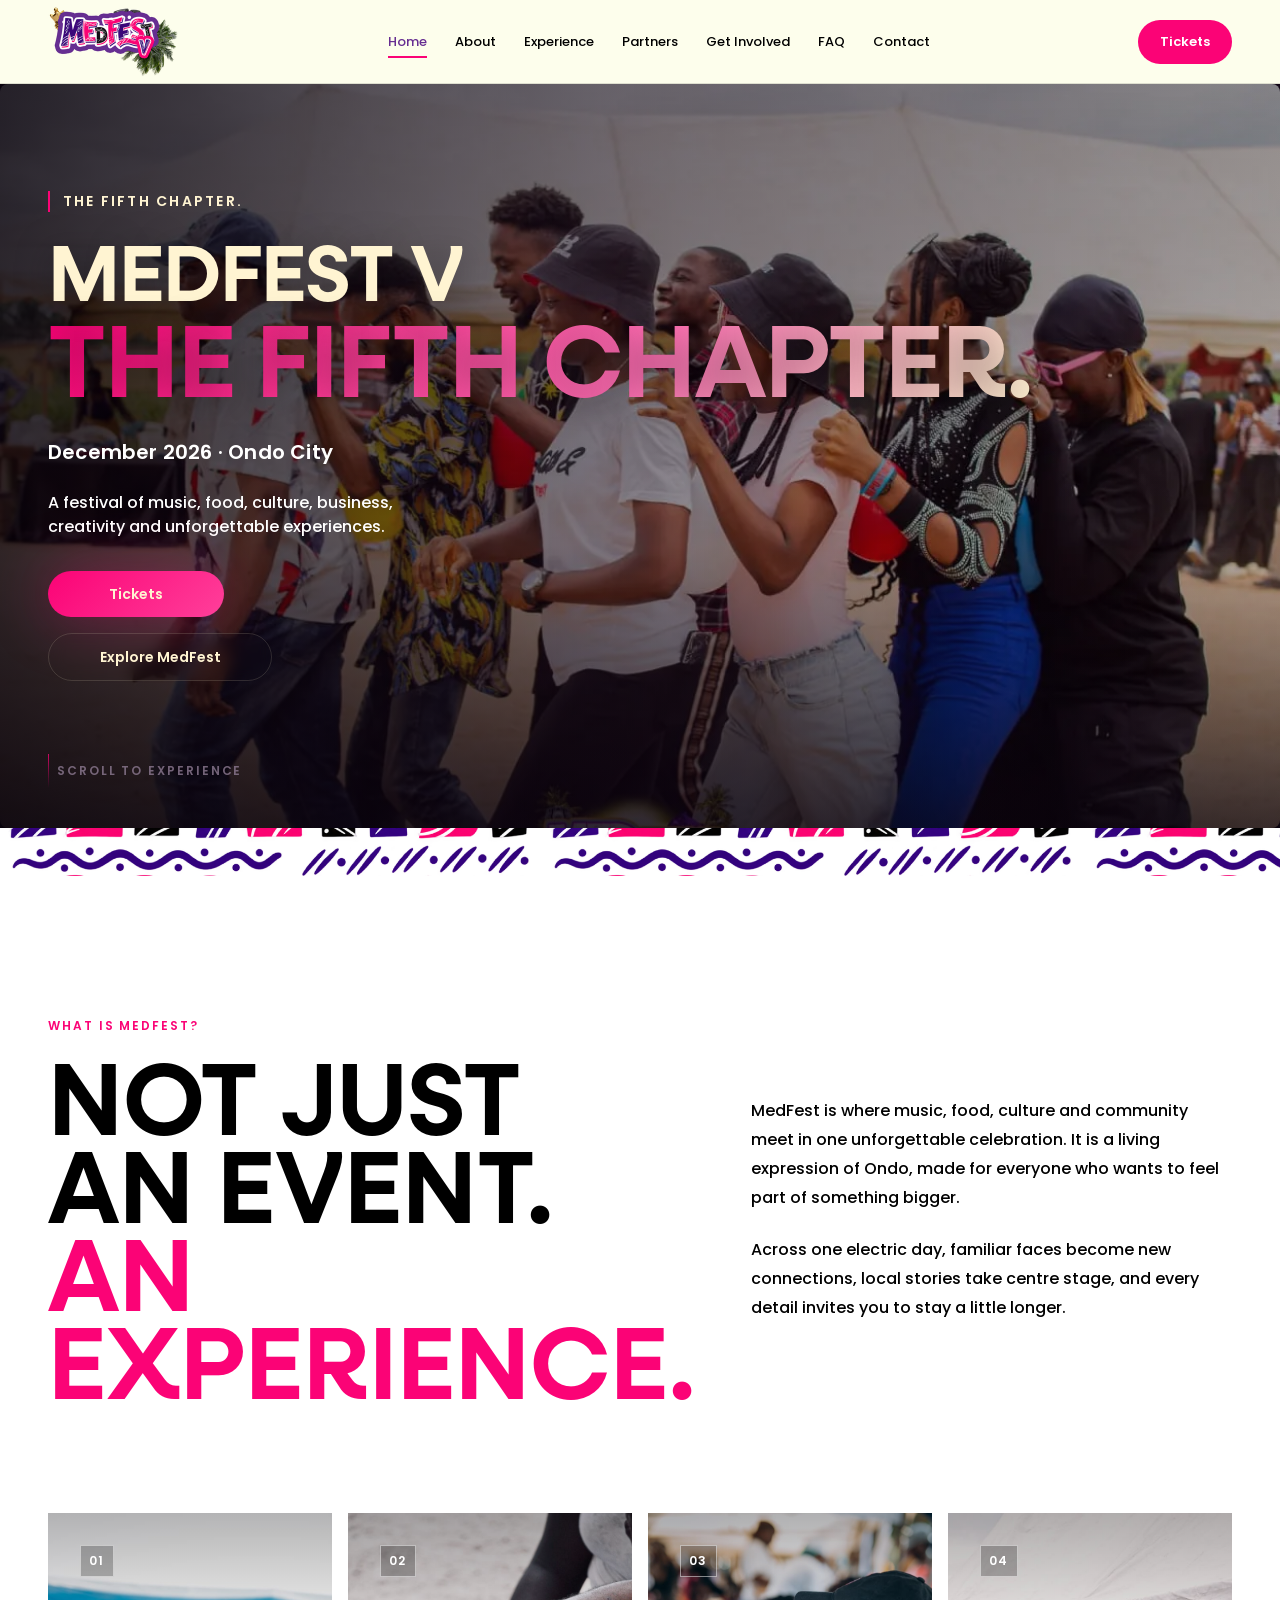
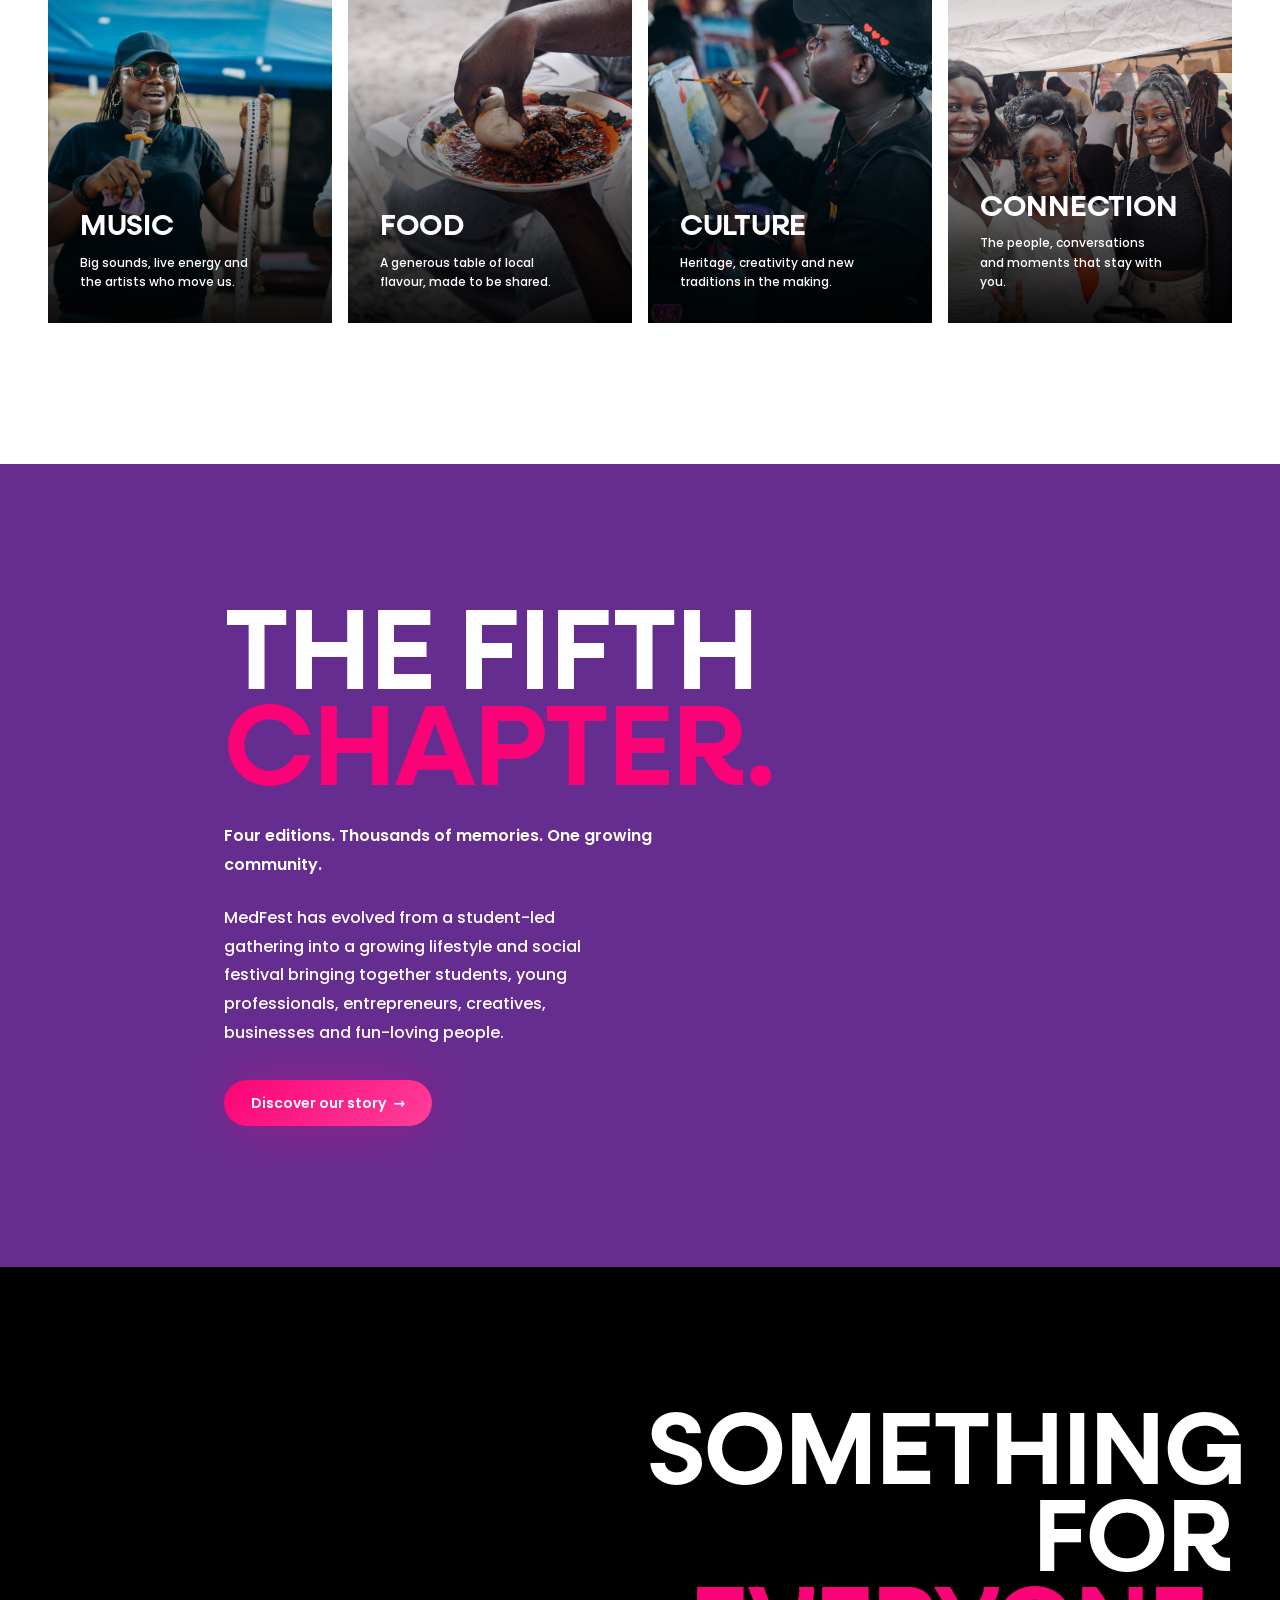
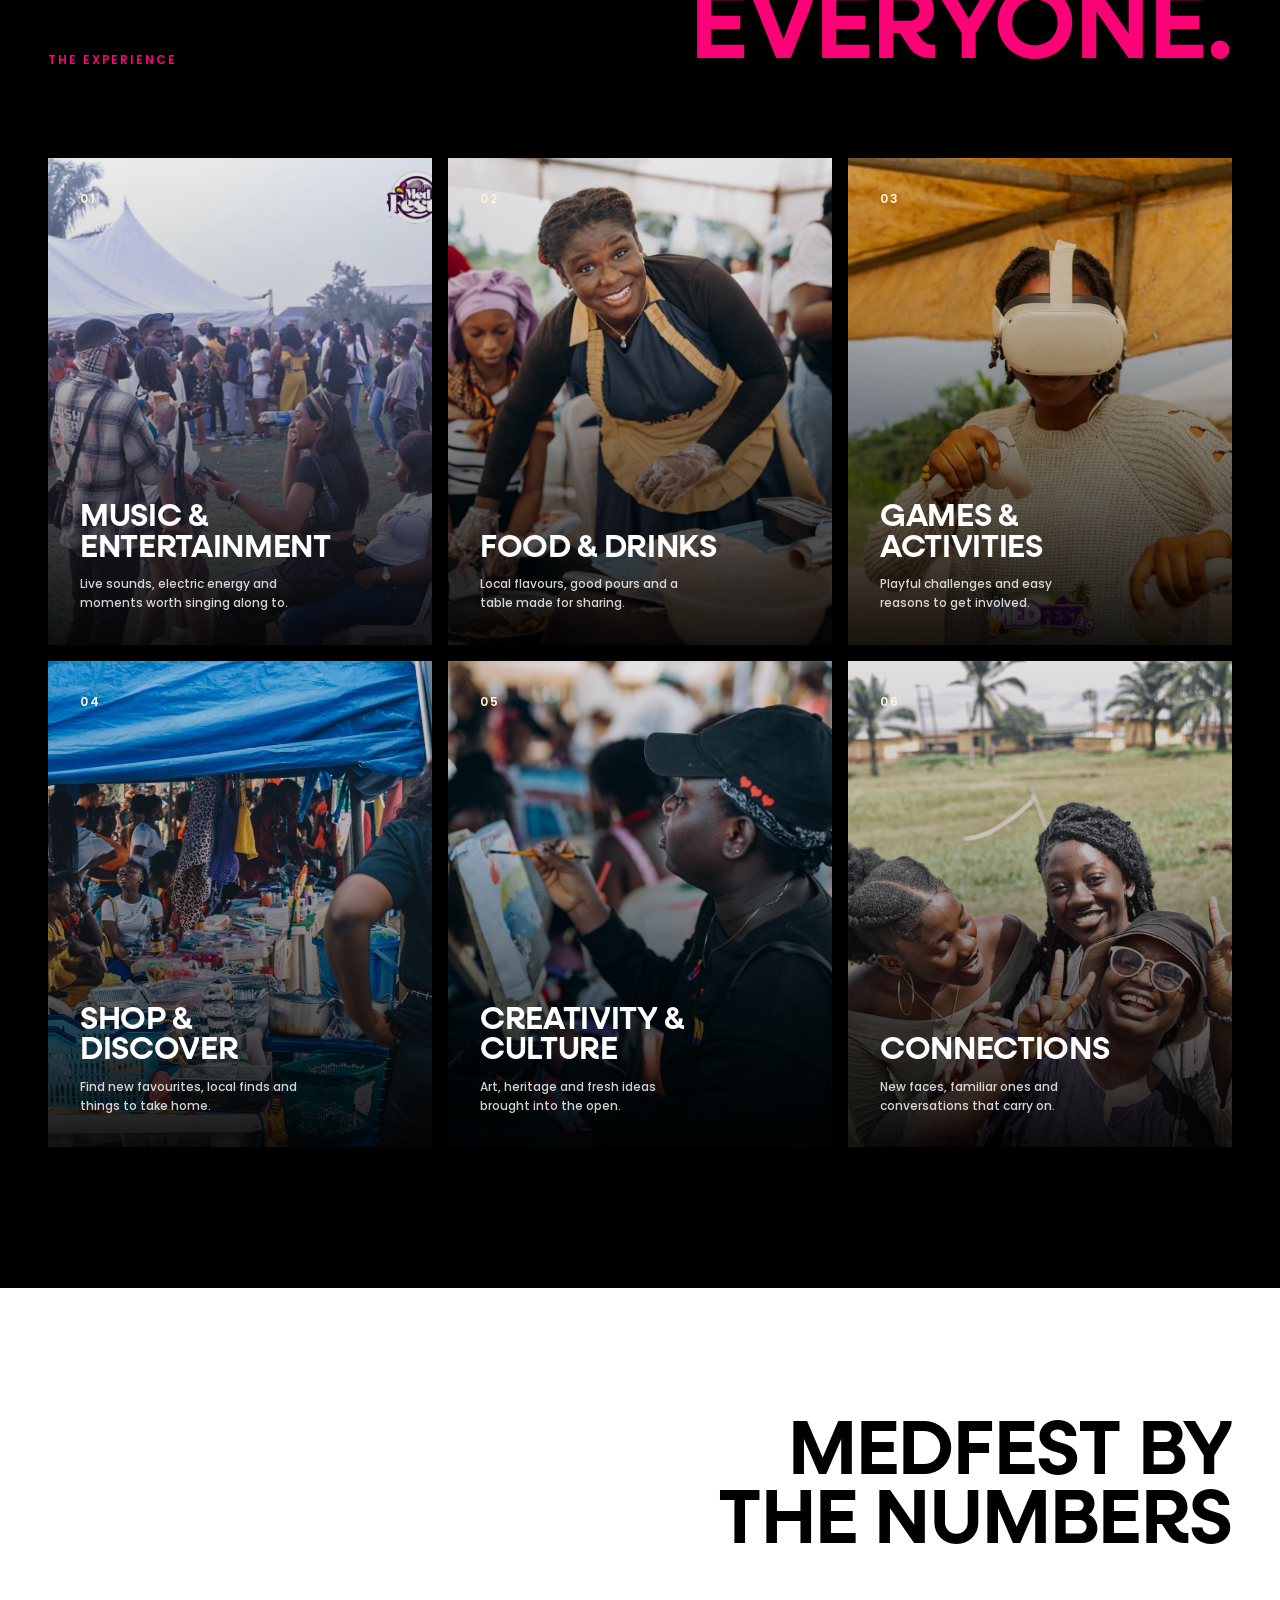
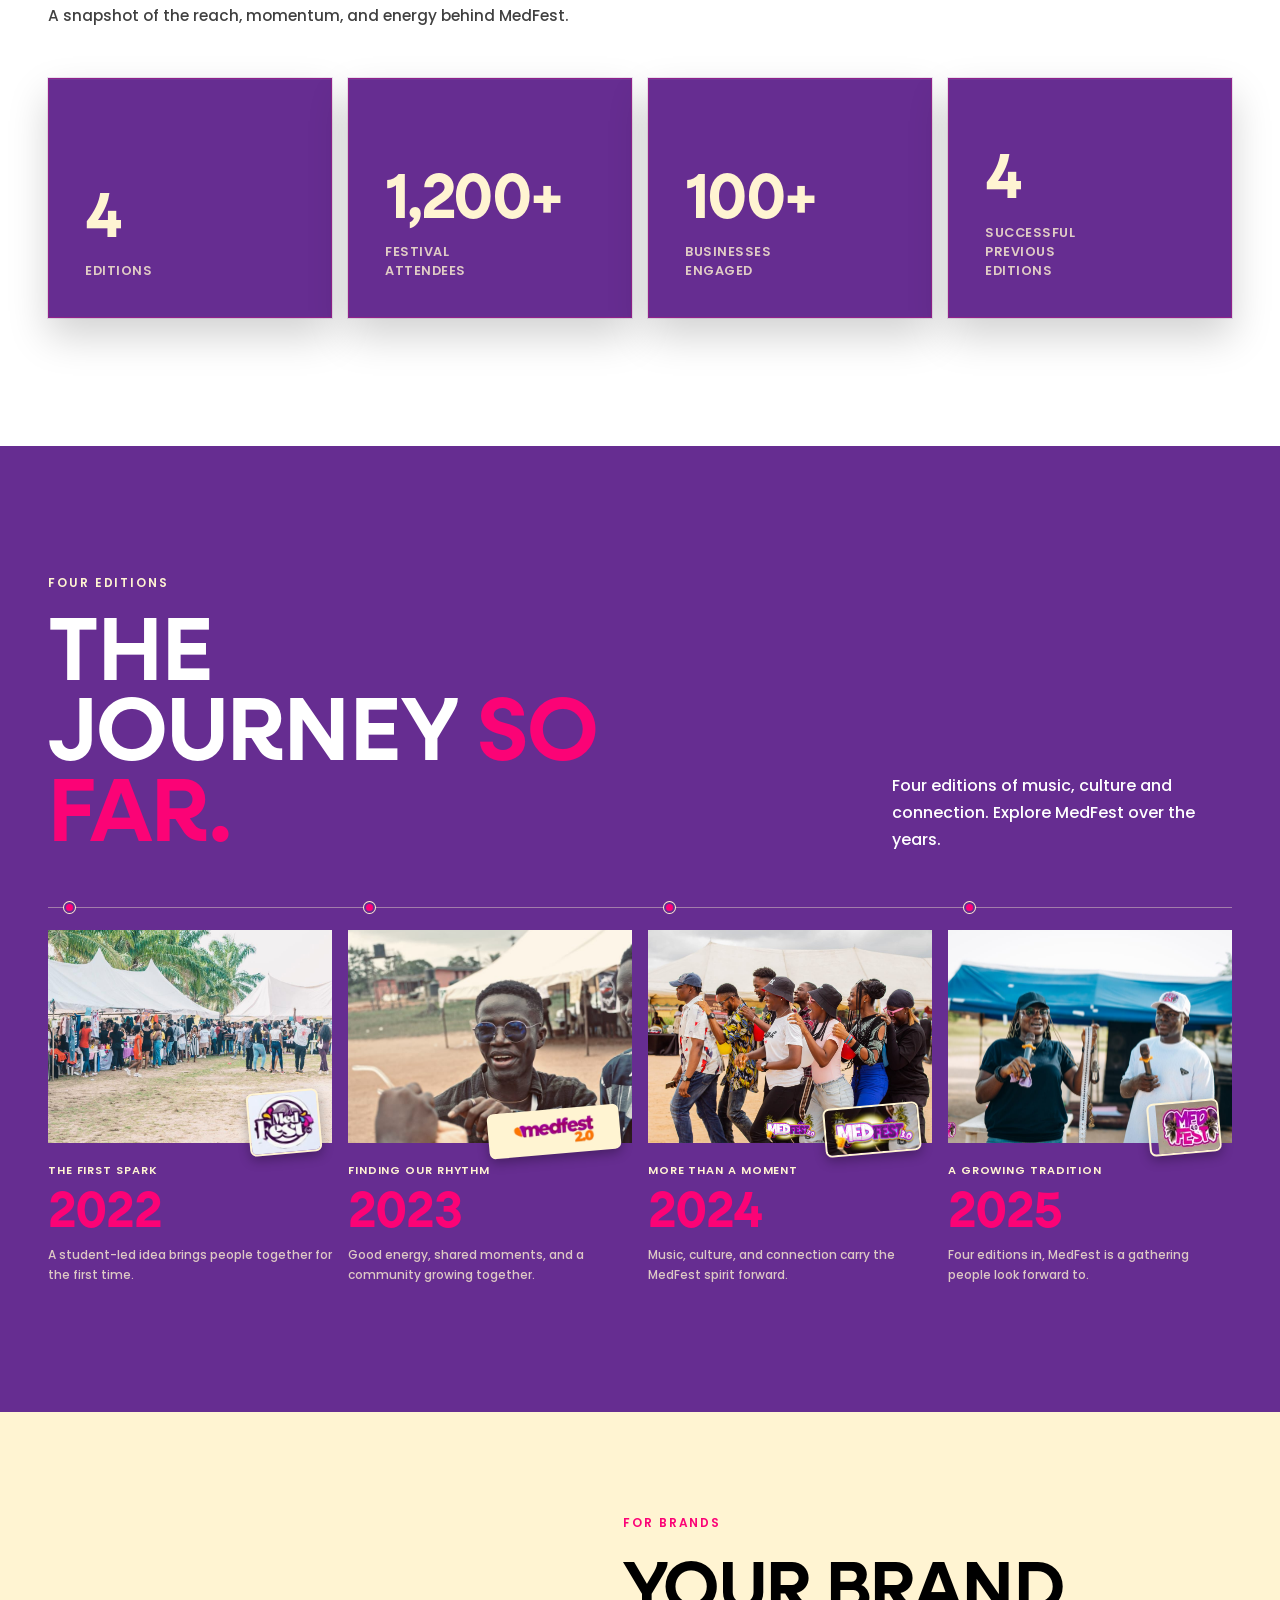
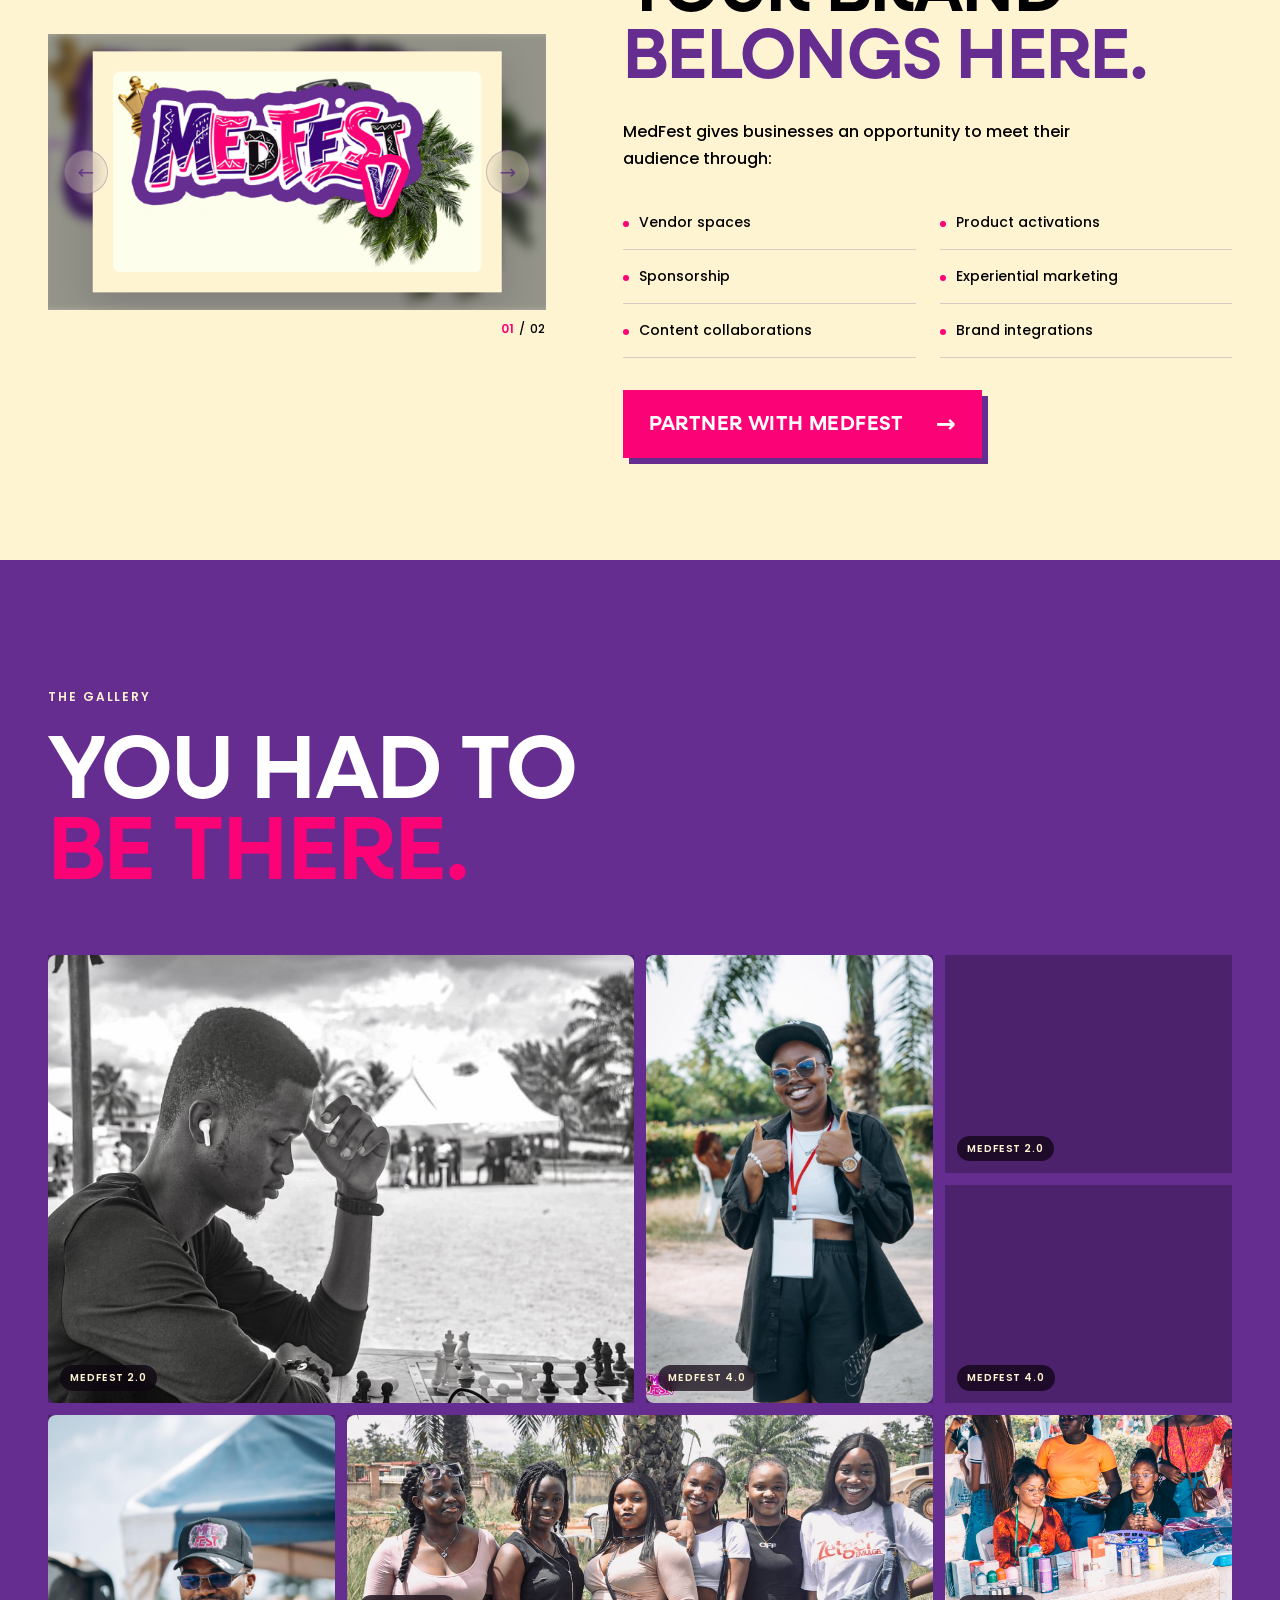
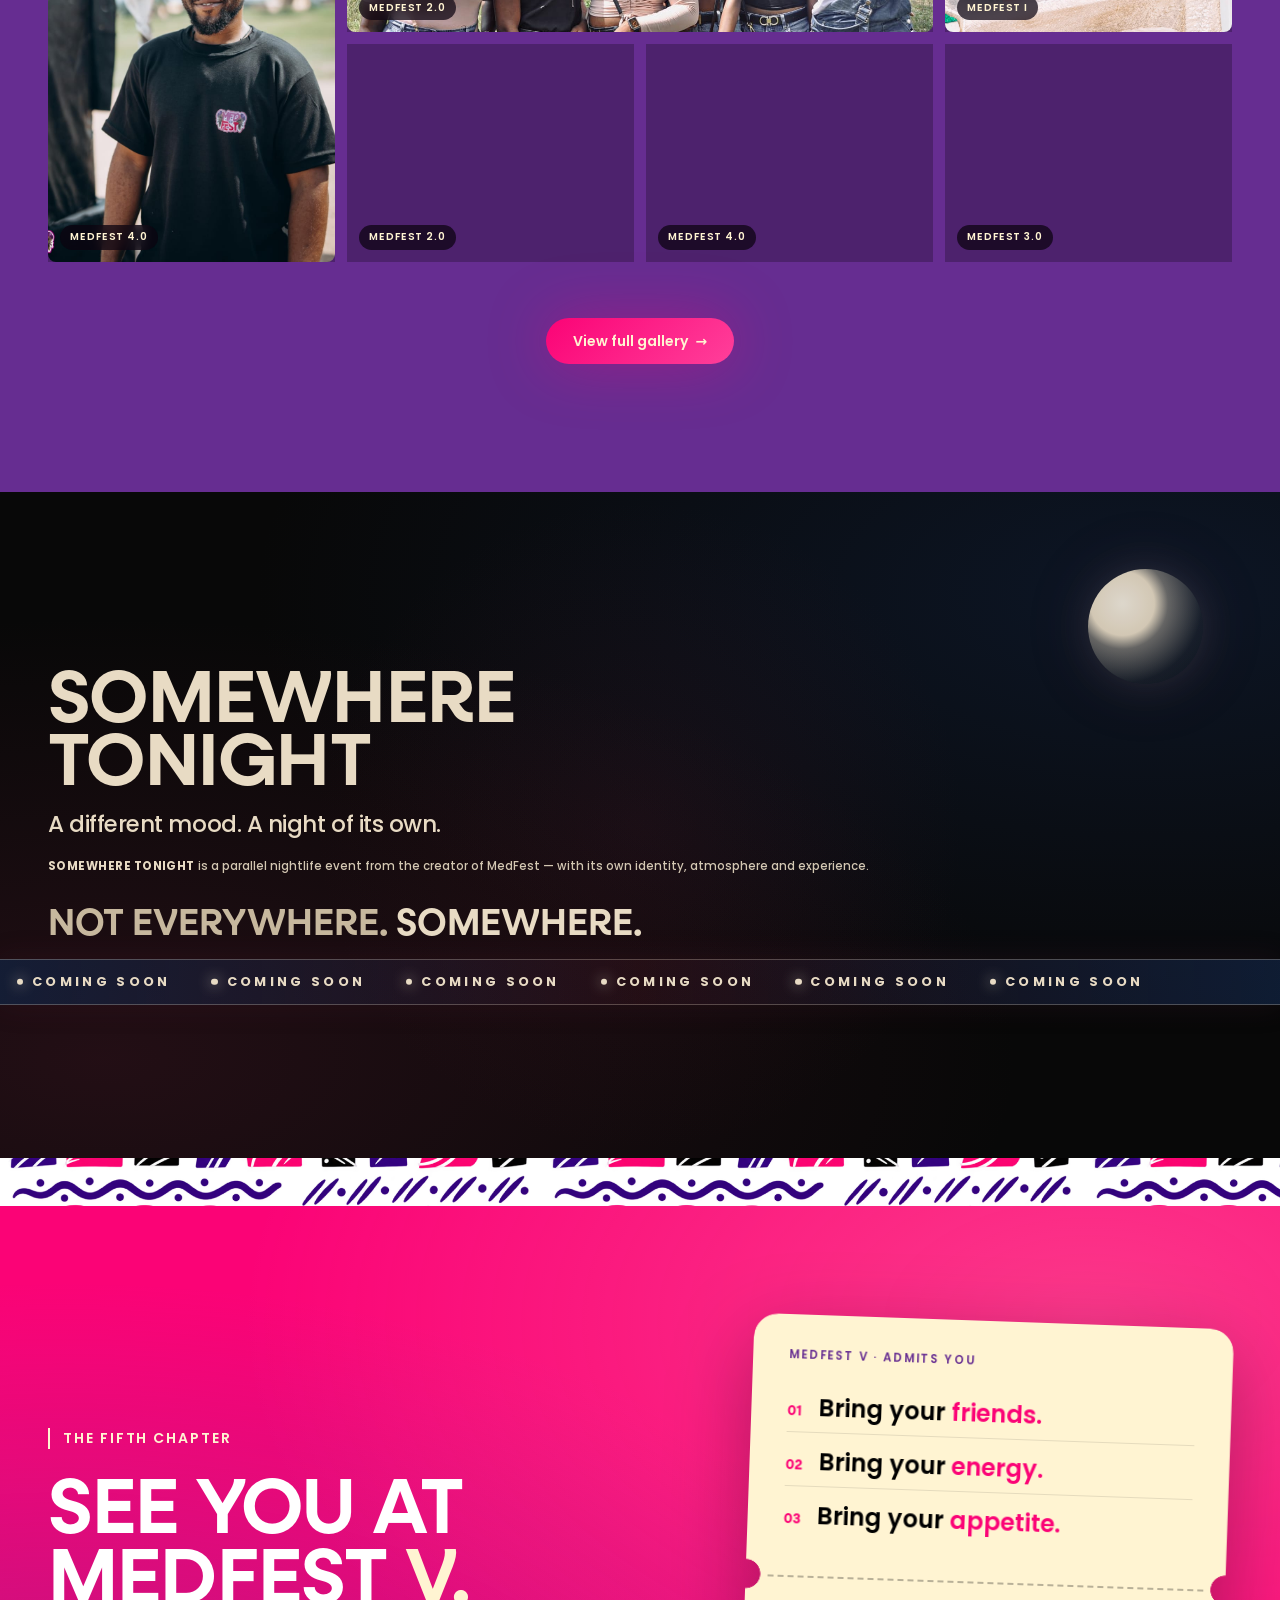
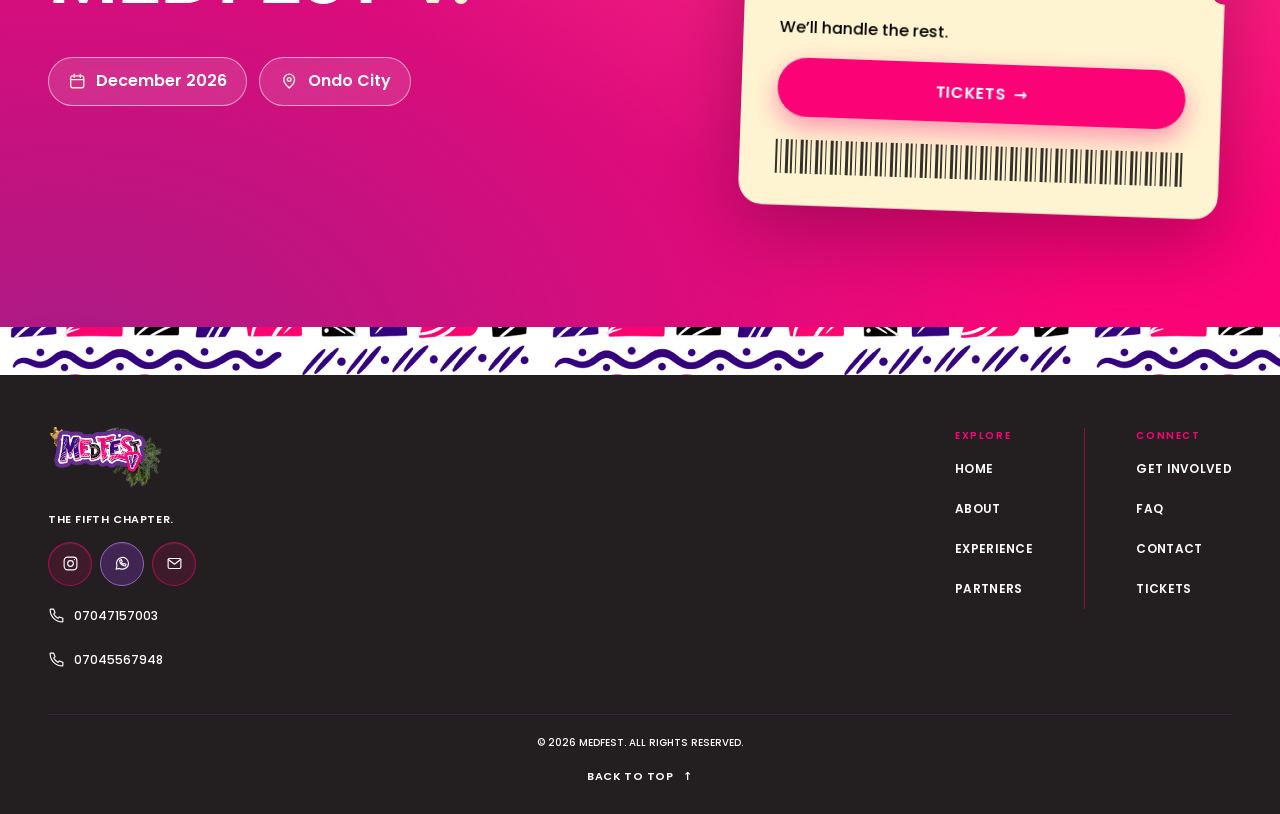
==== commit 6c83765c: "i did it" ====
--- a/index.html
+++ b/index.html
@@ -469,7 +469,7 @@
               <div class="journey__stop" aria-hidden="true"></div>
               <div class="journey__photo">
                 <img
-                  src="assets/images/Medfest 4/WhatsApp Image 2026-09-23 at 17.01.08 (1).jpeg"
+                  src="assets/images/Medfest 4/WhatsApp Image 2026-09-23 at 17.01.08 (2).jpeg"
                   alt="Friends taking part in a group activity at MedFest 4"
                   loading="lazy"
                   decoding="async"
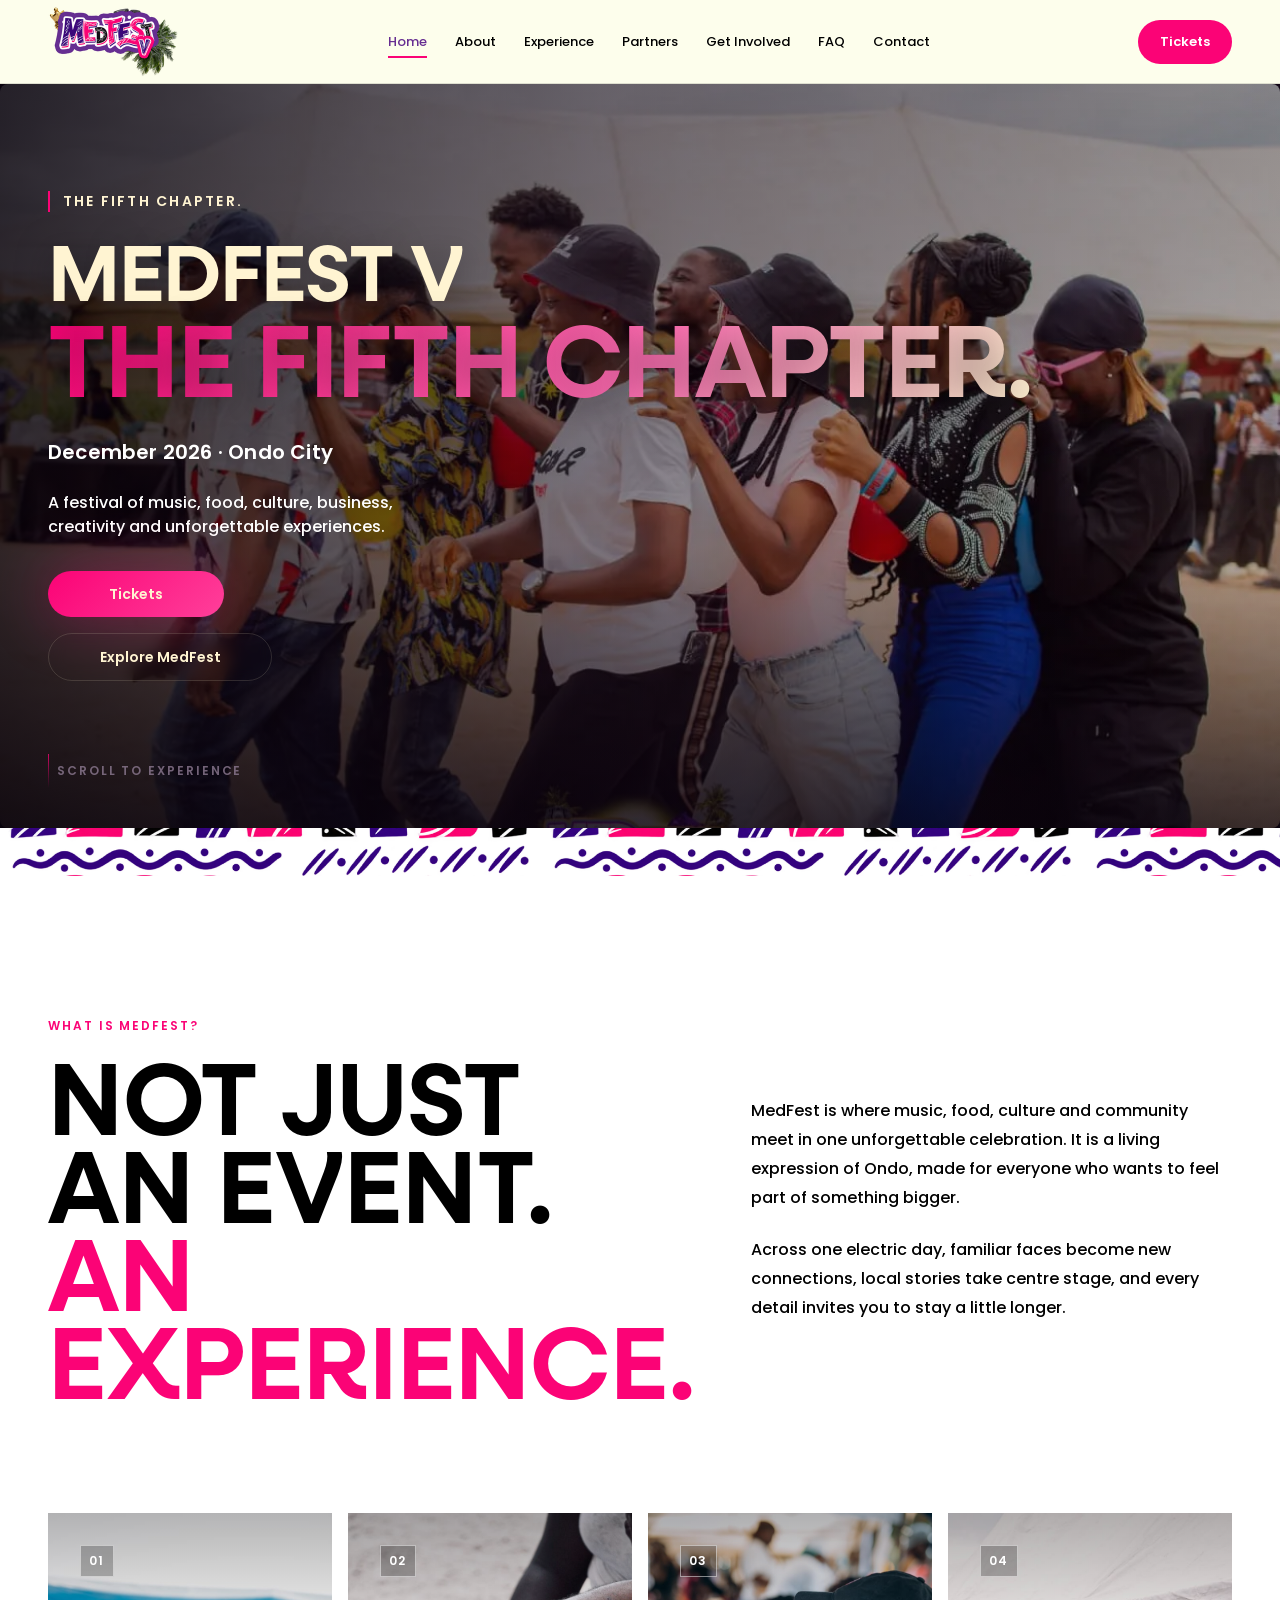
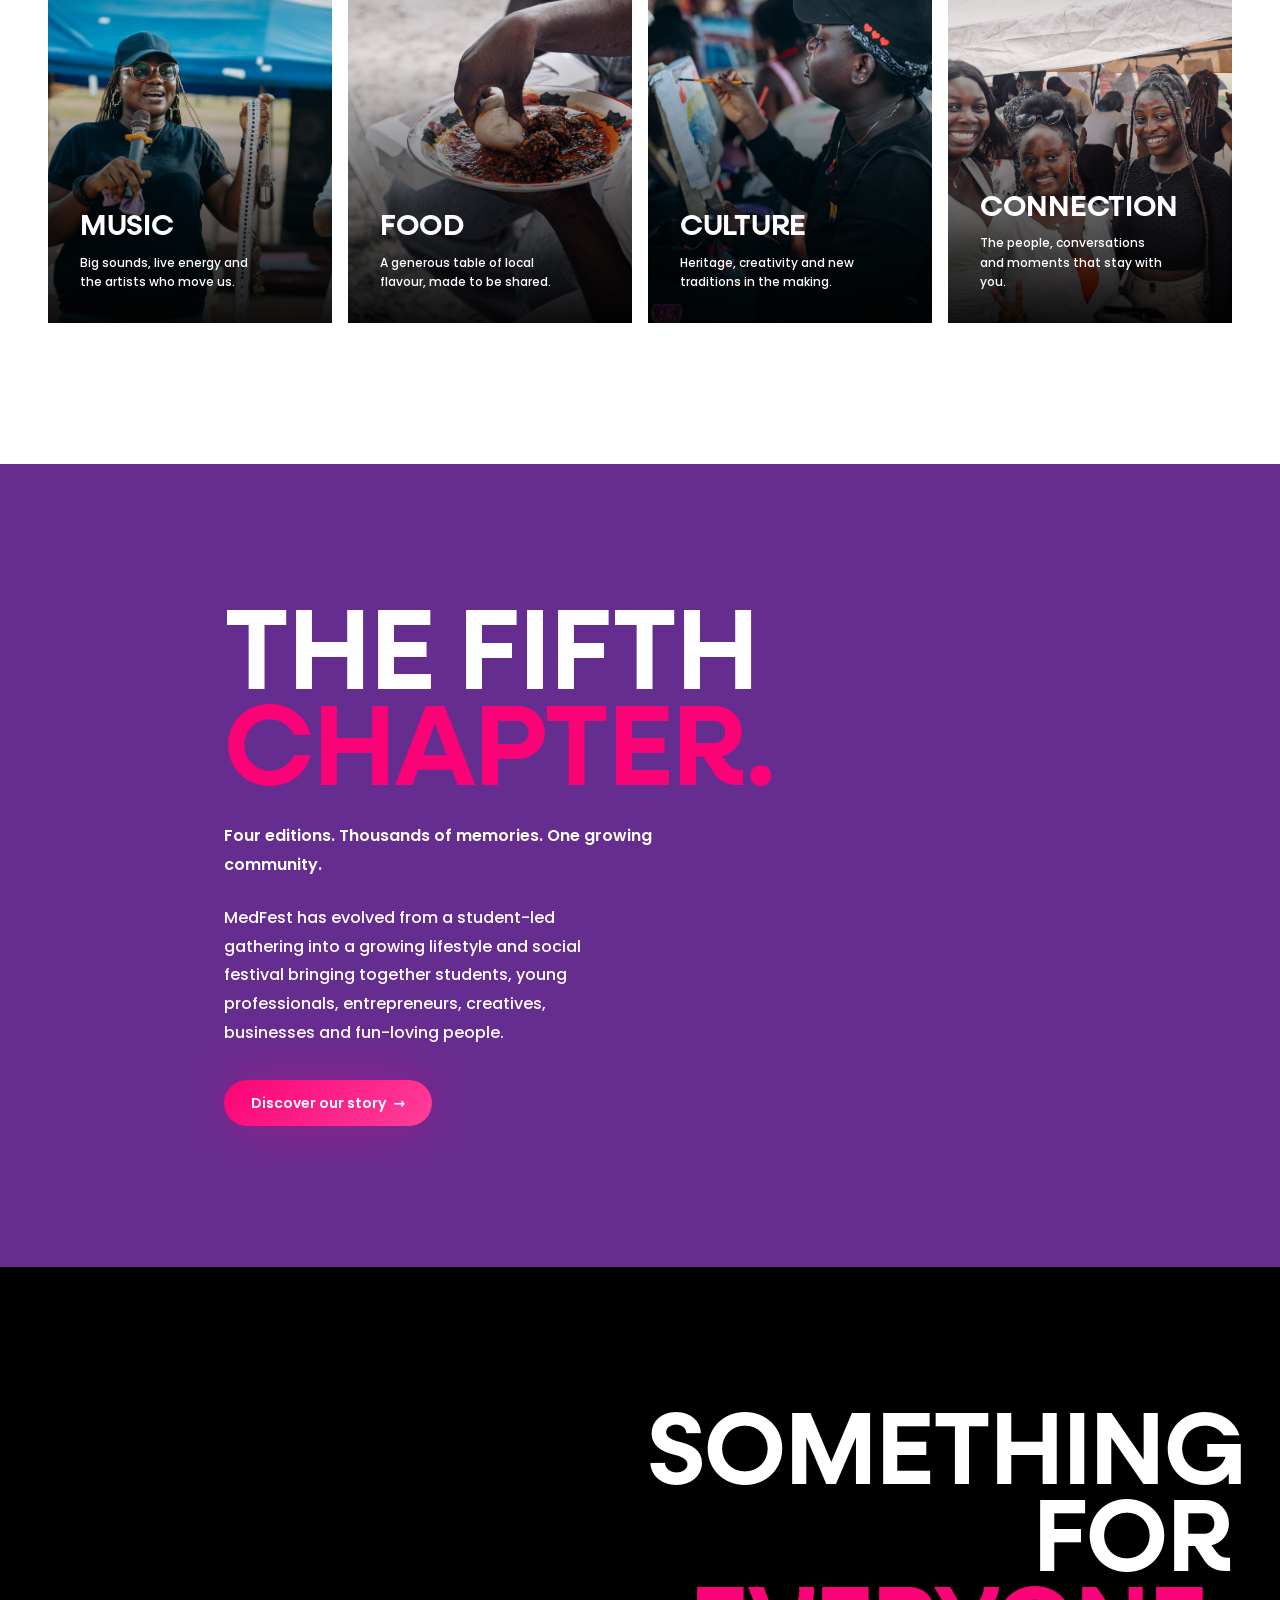
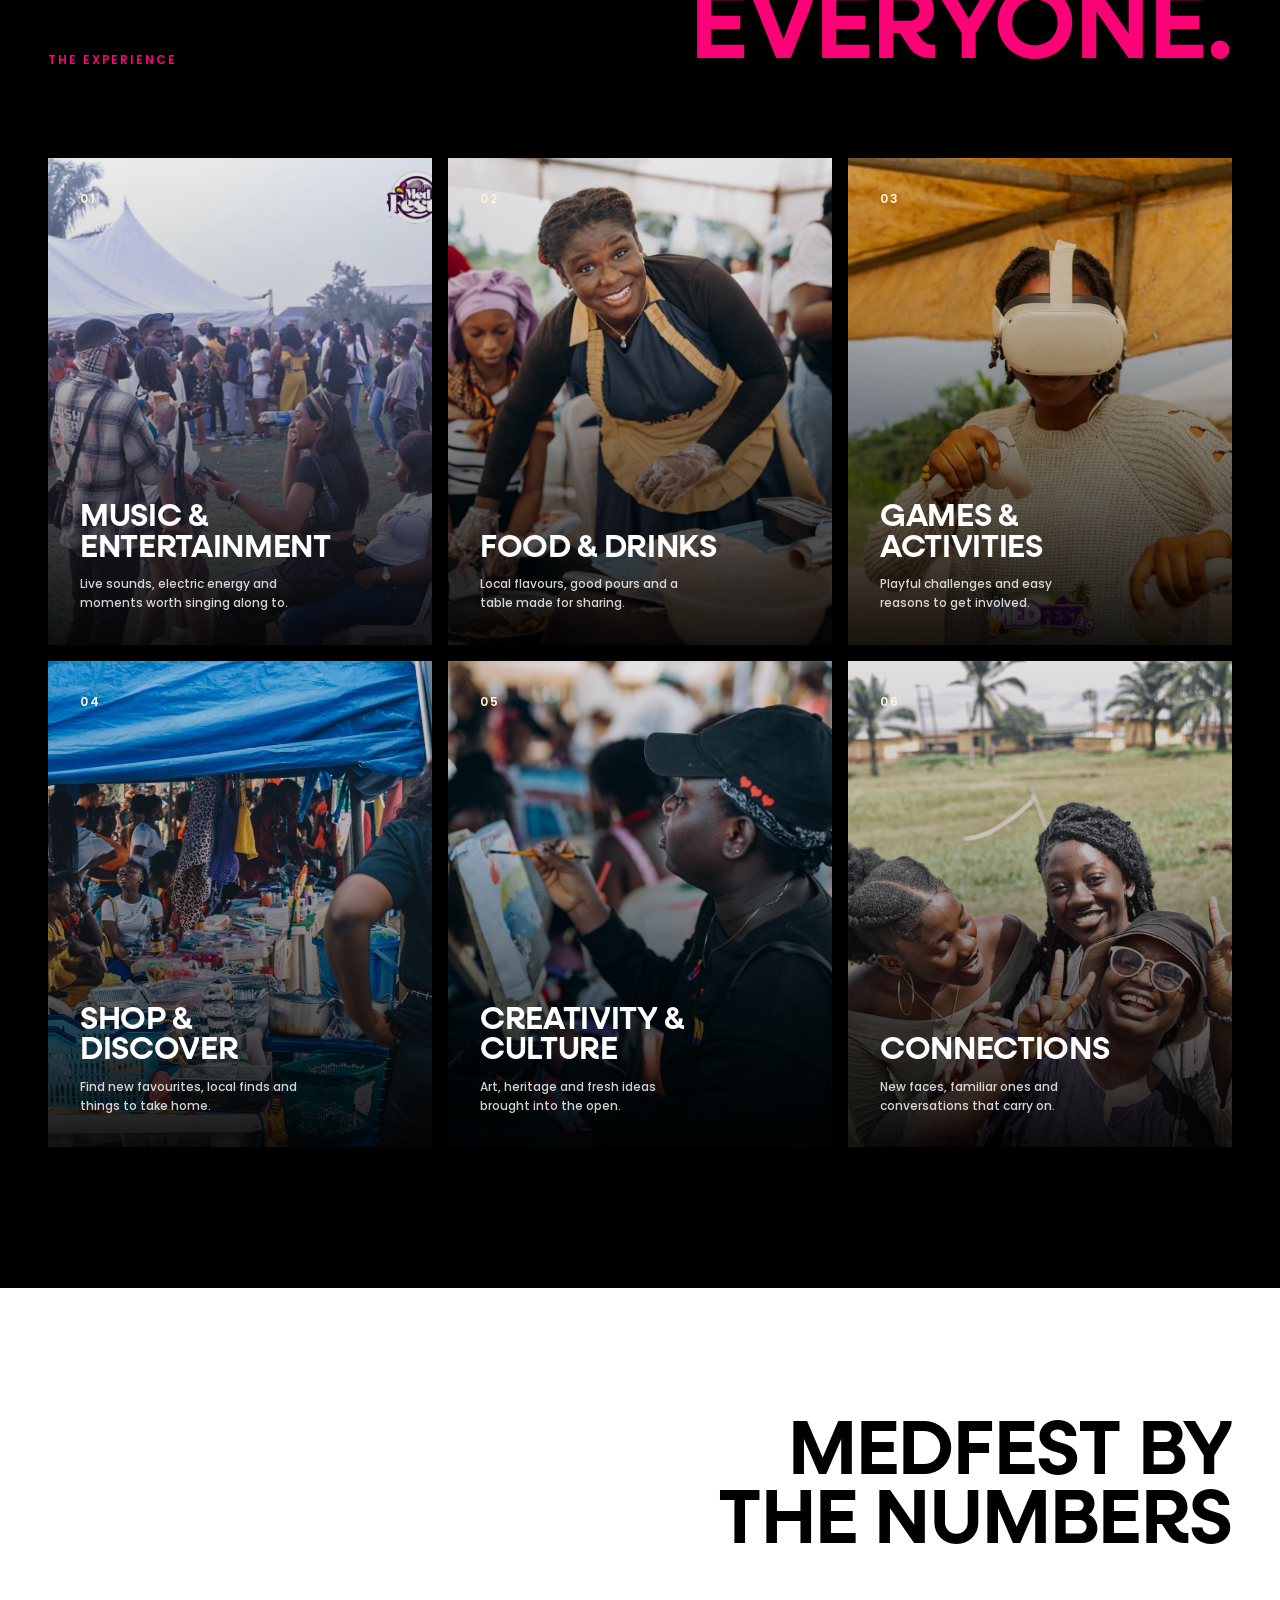
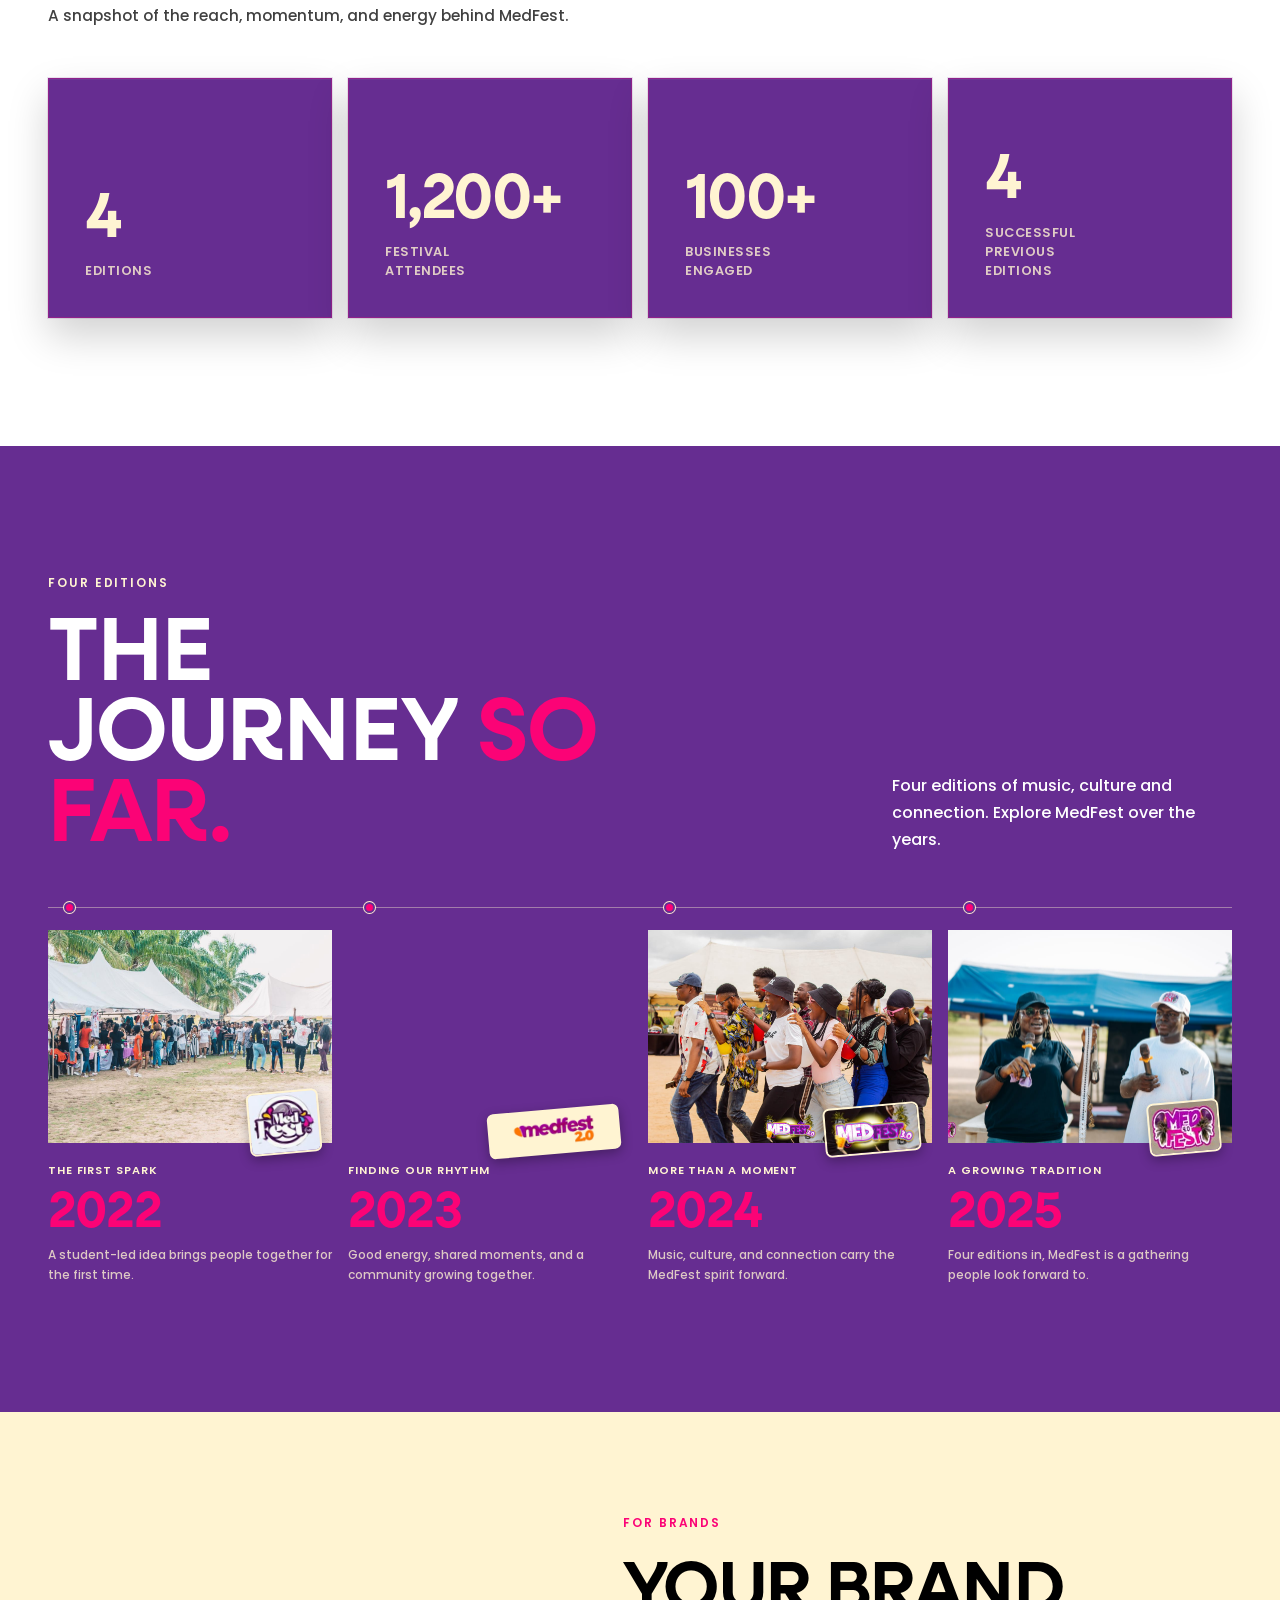
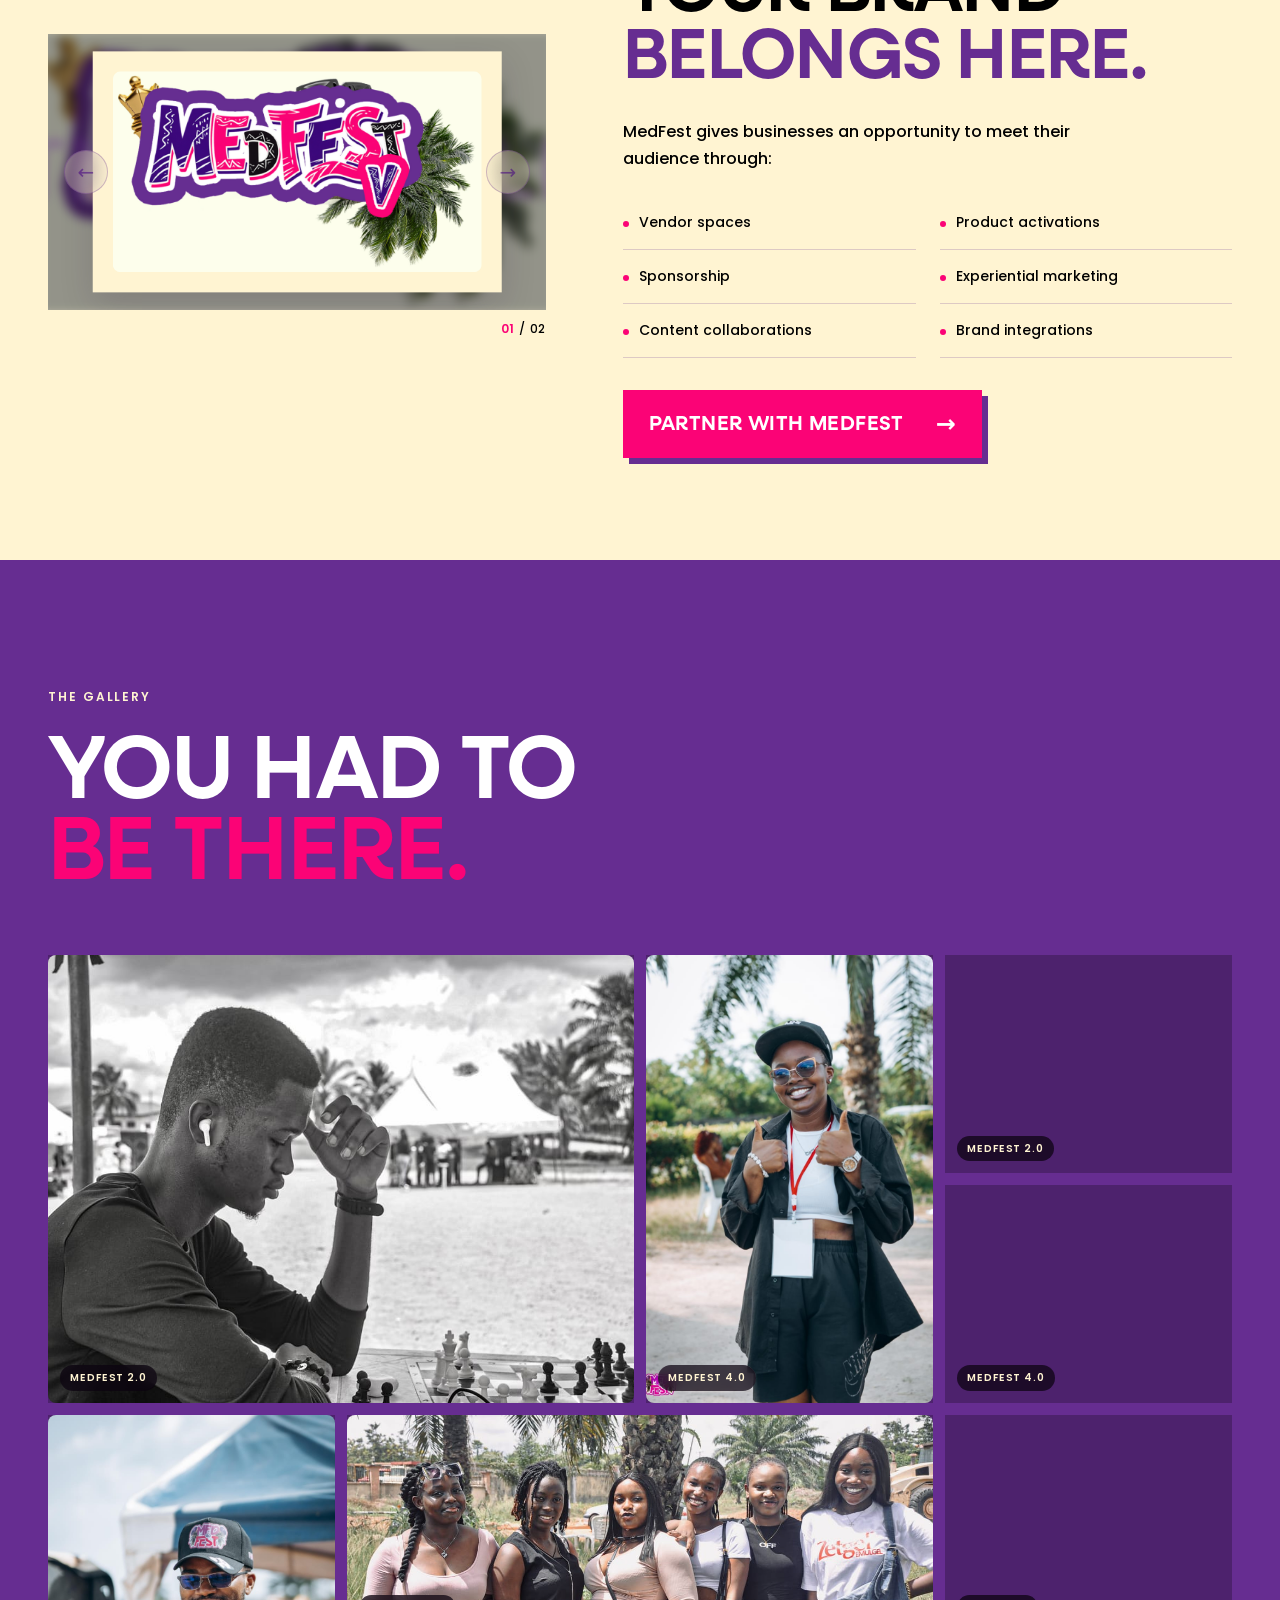
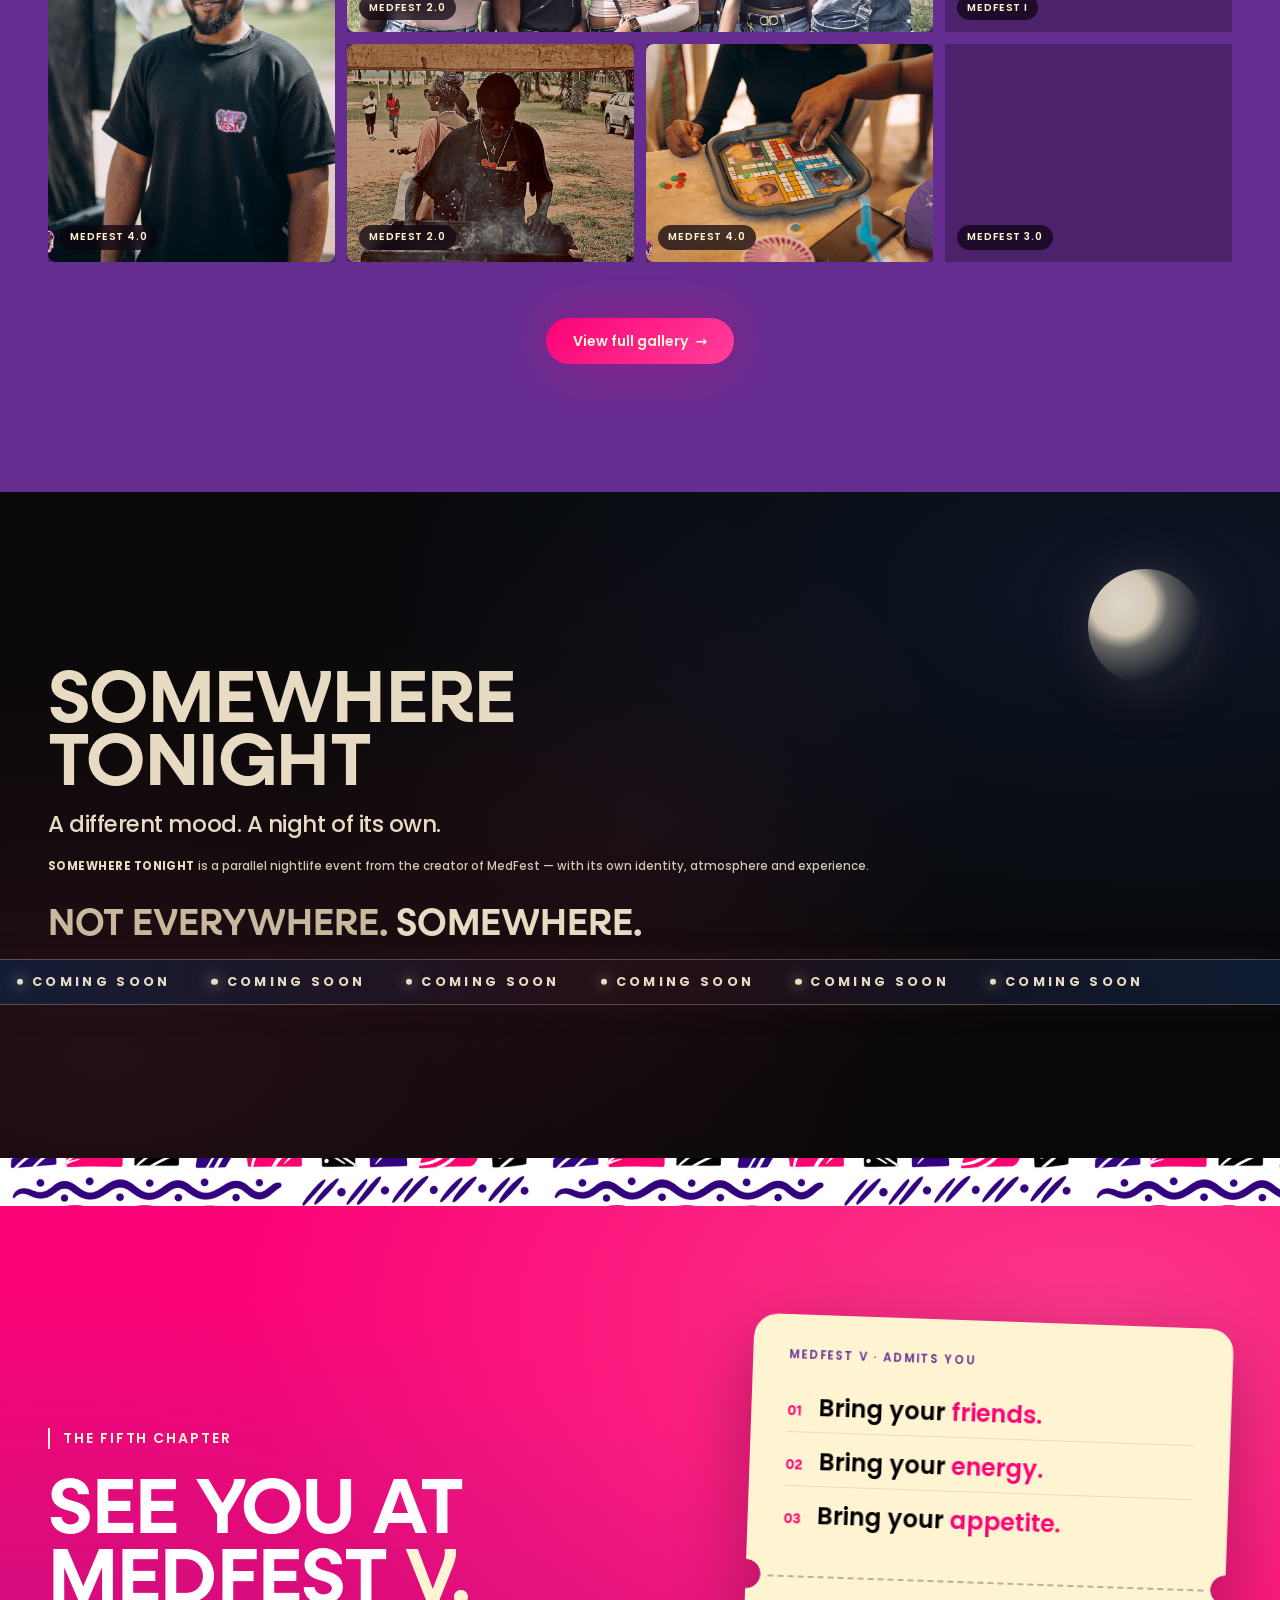
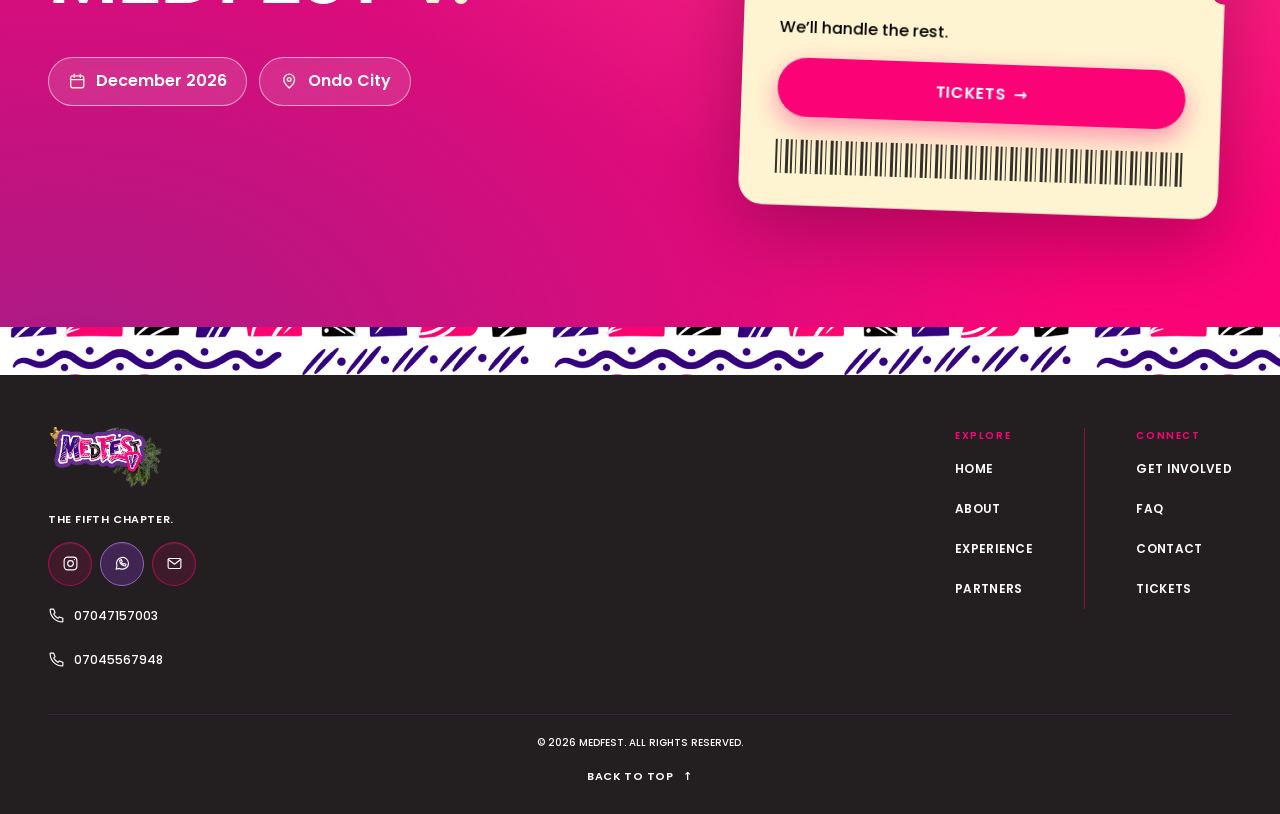
==== commit 4884a697: "i did it" ====
--- a/index.html
+++ b/index.html
@@ -12,14 +12,7 @@
       href="https://fonts.googleapis.com/css2?family=Poppins:wght@500;600&display=swap"
       rel="stylesheet"
     />
-    <link
-      rel="preload"
-      as="image"
-      href="assets/images/hero/hero-1-1280.webp"
-      imagesrcset="assets/images/hero/hero-1-720.webp 720w, assets/images/hero/hero-1-1280.webp 1280w"
-      imagesizes="100vw"
-      fetchpriority="high"
-    />
+    <link rel="preload" as="image" href="assets/images/hero/hero-1-1280.webp" imagesrcset="assets/images/hero/hero-1-720.webp 720w, assets/images/hero/hero-1-1280.webp 1280w" imagesizes="100vw" fetchpriority="high" />
     <link rel="stylesheet" href="css/reset.css" />
     <link rel="stylesheet" href="css/variables.css" />
     <link rel="stylesheet" href="css/global.css" />
@@ -39,66 +32,12 @@
       <section class="hero" aria-labelledby="hero-title">
         <div class="hero__media" aria-hidden="true">
           <div class="hero__slides" data-hero-slides>
-            <img
-              class="hero__slide is-active"
-              src="assets/images/hero/hero-1-1280.webp"
-              srcset="
-                assets/images/hero/hero-1-720.webp   720w,
-                assets/images/hero/hero-1-1280.webp 1280w
-              "
-              sizes="100vw"
-              width="1280"
-              height="867"
-              fetchpriority="high"
-              decoding="async"
-              alt=""
-              style="object-position: center 40%"
-            />
-            <img
-              class="hero__slide"
-              data-src="assets/images/hero/hero-2-1280.webp"
-              data-srcset="assets/images/hero/hero-2-720.webp 720w, assets/images/hero/hero-2-1280.webp 1280w"
-              sizes="100vw"
-              decoding="async"
-              alt=""
-              style="object-position: center 35%"
-            />
-            <img
-              class="hero__slide"
-              data-src="assets/images/hero/hero-3-1280.webp"
-              data-srcset="assets/images/hero/hero-3-720.webp 720w, assets/images/hero/hero-3-1280.webp 1280w"
-              sizes="100vw"
-              decoding="async"
-              alt=""
-              style="object-position: center 35%"
-            />
-            <img
-              class="hero__slide"
-              data-src="assets/images/hero/hero-4-1280.webp"
-              data-srcset="assets/images/hero/hero-4-720.webp 720w, assets/images/hero/hero-4-1280.webp 1280w"
-              sizes="100vw"
-              decoding="async"
-              alt=""
-              style="object-position: center 40%"
-            />
-            <img
-              class="hero__slide"
-              data-src="assets/images/hero/hero-5-1280.webp"
-              data-srcset="assets/images/hero/hero-5-720.webp 720w, assets/images/hero/hero-5-1280.webp 1280w"
-              sizes="100vw"
-              decoding="async"
-              alt=""
-              style="object-position: center 25%"
-            />
-            <img
-              class="hero__slide"
-              data-src="assets/images/hero/hero-6-1280.webp"
-              data-srcset="assets/images/hero/hero-6-720.webp 720w, assets/images/hero/hero-6-1280.webp 1280w"
-              sizes="100vw"
-              decoding="async"
-              alt=""
-              style="object-position: center 35%"
-            />
+            <img class="hero__slide is-active" src="assets/images/hero/hero-1-1280.webp" srcset="assets/images/hero/hero-1-720.webp 720w, assets/images/hero/hero-1-1280.webp 1280w" sizes="100vw" width="1280" height="867" fetchpriority="high" decoding="async" alt="" style="object-position:center 40%" />
+            <img class="hero__slide" data-src="assets/images/hero/hero-2-1280.webp" data-srcset="assets/images/hero/hero-2-720.webp 720w, assets/images/hero/hero-2-1280.webp 1280w" sizes="100vw" decoding="async" alt="" style="object-position:center 35%" />
+            <img class="hero__slide" data-src="assets/images/hero/hero-3-1280.webp" data-srcset="assets/images/hero/hero-3-720.webp 720w, assets/images/hero/hero-3-1280.webp 1280w" sizes="100vw" decoding="async" alt="" style="object-position:center 35%" />
+            <img class="hero__slide" data-src="assets/images/hero/hero-4-1280.webp" data-srcset="assets/images/hero/hero-4-720.webp 720w, assets/images/hero/hero-4-1280.webp 1280w" sizes="100vw" decoding="async" alt="" style="object-position:center 40%" />
+            <img class="hero__slide" data-src="assets/images/hero/hero-5-1280.webp" data-srcset="assets/images/hero/hero-5-720.webp 720w, assets/images/hero/hero-5-1280.webp 1280w" sizes="100vw" decoding="async" alt="" style="object-position:center 25%" />
+            <img class="hero__slide" data-src="assets/images/hero/hero-6-1280.webp" data-srcset="assets/images/hero/hero-6-720.webp 720w, assets/images/hero/hero-6-1280.webp 1280w" sizes="100vw" decoding="async" alt="" style="object-position:center 35%" />
           </div>
           <div class="hero__overlay"></div>
         </div>
@@ -117,9 +56,7 @@
               unforgettable experiences.
             </p>
             <div class="hero__actions">
-              <a class="btn btn-primary" data-tickets href="#tickets"
-                >Tickets</a
-              >
+              <a class="btn btn-primary" data-tickets href="#tickets">Tickets</a>
               <a class="btn btn-secondary" href="#experience-preview"
                 >Explore MedFest</a
               >
@@ -470,20 +407,20 @@
               <div class="journey__photo">
                 <img
                   src="assets/images/Medfest 4/WhatsApp Image 2026-09-23 at 17.01.08 (2).jpeg"
-                  alt="Friends taking part in a group activity at MedFest 4"
+                  alt="Hosts speaking with microphones at MedFest 4"
                   loading="lazy"
                   decoding="async"
                 />
                 <svg
                   class="journey__badge"
-                  viewBox="4 744 106 78"
+                  viewBox="6 763 102 74"
                   role="img"
                   aria-label="MedFest 4.0 logo"
                 >
                   <image
                     href="assets/images/Medfest 4/WhatsApp Image 2026-09-23 at 17.01.08 (2).jpeg"
                     width="1280"
-                    height="834"
+                    height="853"
                   />
                 </svg>
               </div>
@@ -637,9 +574,7 @@
             <div class="for-brands__actions">
               <a class="for-brands__cta" href="pages/partners.html">
                 <span>Partner with MedFest</span>
-                <span class="for-brands__cta-icon" aria-hidden="true"
-                  >&rarr;</span
-                >
+                <span class="for-brands__cta-icon" aria-hidden="true">&rarr;</span>
               </a>
             </div>
           </div>
@@ -783,46 +718,14 @@
       <section class="ticket-cta" aria-labelledby="ticket-cta-title">
         <div class="hero__pattern-strip ticket-cta__strip" aria-hidden="true">
           <div class="hero__pattern-track">
-            <img
-              src="assets/images/Logos/hero-pattern.png"
-              alt=""
-              loading="lazy"
-            />
-            <img
-              src="assets/images/Logos/hero-pattern.png"
-              alt=""
-              loading="lazy"
-            />
-            <img
-              src="assets/images/Logos/hero-pattern.png"
-              alt=""
-              loading="lazy"
-            />
-            <img
-              src="assets/images/Logos/hero-pattern.png"
-              alt=""
-              loading="lazy"
-            />
-            <img
-              src="assets/images/Logos/hero-pattern.png"
-              alt=""
-              loading="lazy"
-            />
-            <img
-              src="assets/images/Logos/hero-pattern.png"
-              alt=""
-              loading="lazy"
-            />
-            <img
-              src="assets/images/Logos/hero-pattern.png"
-              alt=""
-              loading="lazy"
-            />
-            <img
-              src="assets/images/Logos/hero-pattern.png"
-              alt=""
-              loading="lazy"
-            />
+            <img src="assets/images/Logos/hero-pattern.png" alt="" loading="lazy" />
+            <img src="assets/images/Logos/hero-pattern.png" alt="" loading="lazy" />
+            <img src="assets/images/Logos/hero-pattern.png" alt="" loading="lazy" />
+            <img src="assets/images/Logos/hero-pattern.png" alt="" loading="lazy" />
+            <img src="assets/images/Logos/hero-pattern.png" alt="" loading="lazy" />
+            <img src="assets/images/Logos/hero-pattern.png" alt="" loading="lazy" />
+            <img src="assets/images/Logos/hero-pattern.png" alt="" loading="lazy" />
+            <img src="assets/images/Logos/hero-pattern.png" alt="" loading="lazy" />
           </div>
         </div>
         <div class="container ticket-cta__layout">
@@ -831,19 +734,11 @@
             <h2 id="ticket-cta-title">See you at<br />MedFest <em>V.</em></h2>
             <ul class="ticket-cta__facts" aria-label="Date and location">
               <li>
-                <svg viewBox="0 0 24 24" aria-hidden="true">
-                  <rect x="3.5" y="5" width="17" height="15.5" rx="2.5" />
-                  <path d="M3.5 10h17M8 3v4M16 3v4" />
-                </svg>
+                <svg viewBox="0 0 24 24" aria-hidden="true"><rect x="3.5" y="5" width="17" height="15.5" rx="2.5"/><path d="M3.5 10h17M8 3v4M16 3v4"/></svg>
                 December 2026
               </li>
               <li>
-                <svg viewBox="0 0 24 24" aria-hidden="true">
-                  <path
-                    d="M12 21s-7-6.2-7-11.2A7 7 0 0 1 19 9.8C19 14.8 12 21 12 21z"
-                  />
-                  <circle cx="12" cy="9.8" r="2.4" />
-                </svg>
+                <svg viewBox="0 0 24 24" aria-hidden="true"><path d="M12 21s-7-6.2-7-11.2A7 7 0 0 1 19 9.8C19 14.8 12 21 12 21z"/><circle cx="12" cy="9.8" r="2.4"/></svg>
                 Ondo City
               </li>
             </ul>
@@ -852,24 +747,9 @@
             <div class="ticket-cta__top">
               <p class="ticket-cta__label">MedFest V &middot; Admits you</p>
               <ul class="ticket-cta__bring">
-                <li>
-                  <span aria-hidden="true">01</span
-                  ><span class="ticket-cta__line"
-                    >Bring your <strong>friends.</strong></span
-                  >
-                </li>
-                <li>
-                  <span aria-hidden="true">02</span
-                  ><span class="ticket-cta__line"
-                    >Bring your <strong>energy.</strong></span
-                  >
-                </li>
-                <li>
-                  <span aria-hidden="true">03</span
-                  ><span class="ticket-cta__line"
-                    >Bring your <strong>appetite.</strong></span
-                  >
-                </li>
+                <li><span aria-hidden="true">01</span><span class="ticket-cta__line">Bring your <strong>friends.</strong></span></li>
+                <li><span aria-hidden="true">02</span><span class="ticket-cta__line">Bring your <strong>energy.</strong></span></li>
+                <li><span aria-hidden="true">03</span><span class="ticket-cta__line">Bring your <strong>appetite.</strong></span></li>
               </ul>
             </div>
             <div class="ticket-cta__stub">
@@ -883,46 +763,14 @@
         </div>
         <div class="hero__pattern-strip ticket-cta__strip" aria-hidden="true">
           <div class="hero__pattern-track">
-            <img
-              src="assets/images/Logos/hero-pattern.png"
-              alt=""
-              loading="lazy"
-            />
-            <img
-              src="assets/images/Logos/hero-pattern.png"
-              alt=""
-              loading="lazy"
-            />
-            <img
-              src="assets/images/Logos/hero-pattern.png"
-              alt=""
-              loading="lazy"
-            />
-            <img
-              src="assets/images/Logos/hero-pattern.png"
-              alt=""
-              loading="lazy"
-            />
-            <img
-              src="assets/images/Logos/hero-pattern.png"
-              alt=""
-              loading="lazy"
-            />
-            <img
-              src="assets/images/Logos/hero-pattern.png"
-              alt=""
-              loading="lazy"
-            />
-            <img
-              src="assets/images/Logos/hero-pattern.png"
-              alt=""
-              loading="lazy"
-            />
-            <img
-              src="assets/images/Logos/hero-pattern.png"
-              alt=""
-              loading="lazy"
-            />
+            <img src="assets/images/Logos/hero-pattern.png" alt="" loading="lazy" />
+            <img src="assets/images/Logos/hero-pattern.png" alt="" loading="lazy" />
+            <img src="assets/images/Logos/hero-pattern.png" alt="" loading="lazy" />
+            <img src="assets/images/Logos/hero-pattern.png" alt="" loading="lazy" />
+            <img src="assets/images/Logos/hero-pattern.png" alt="" loading="lazy" />
+            <img src="assets/images/Logos/hero-pattern.png" alt="" loading="lazy" />
+            <img src="assets/images/Logos/hero-pattern.png" alt="" loading="lazy" />
+            <img src="assets/images/Logos/hero-pattern.png" alt="" loading="lazy" />
           </div>
         </div>
       </section>
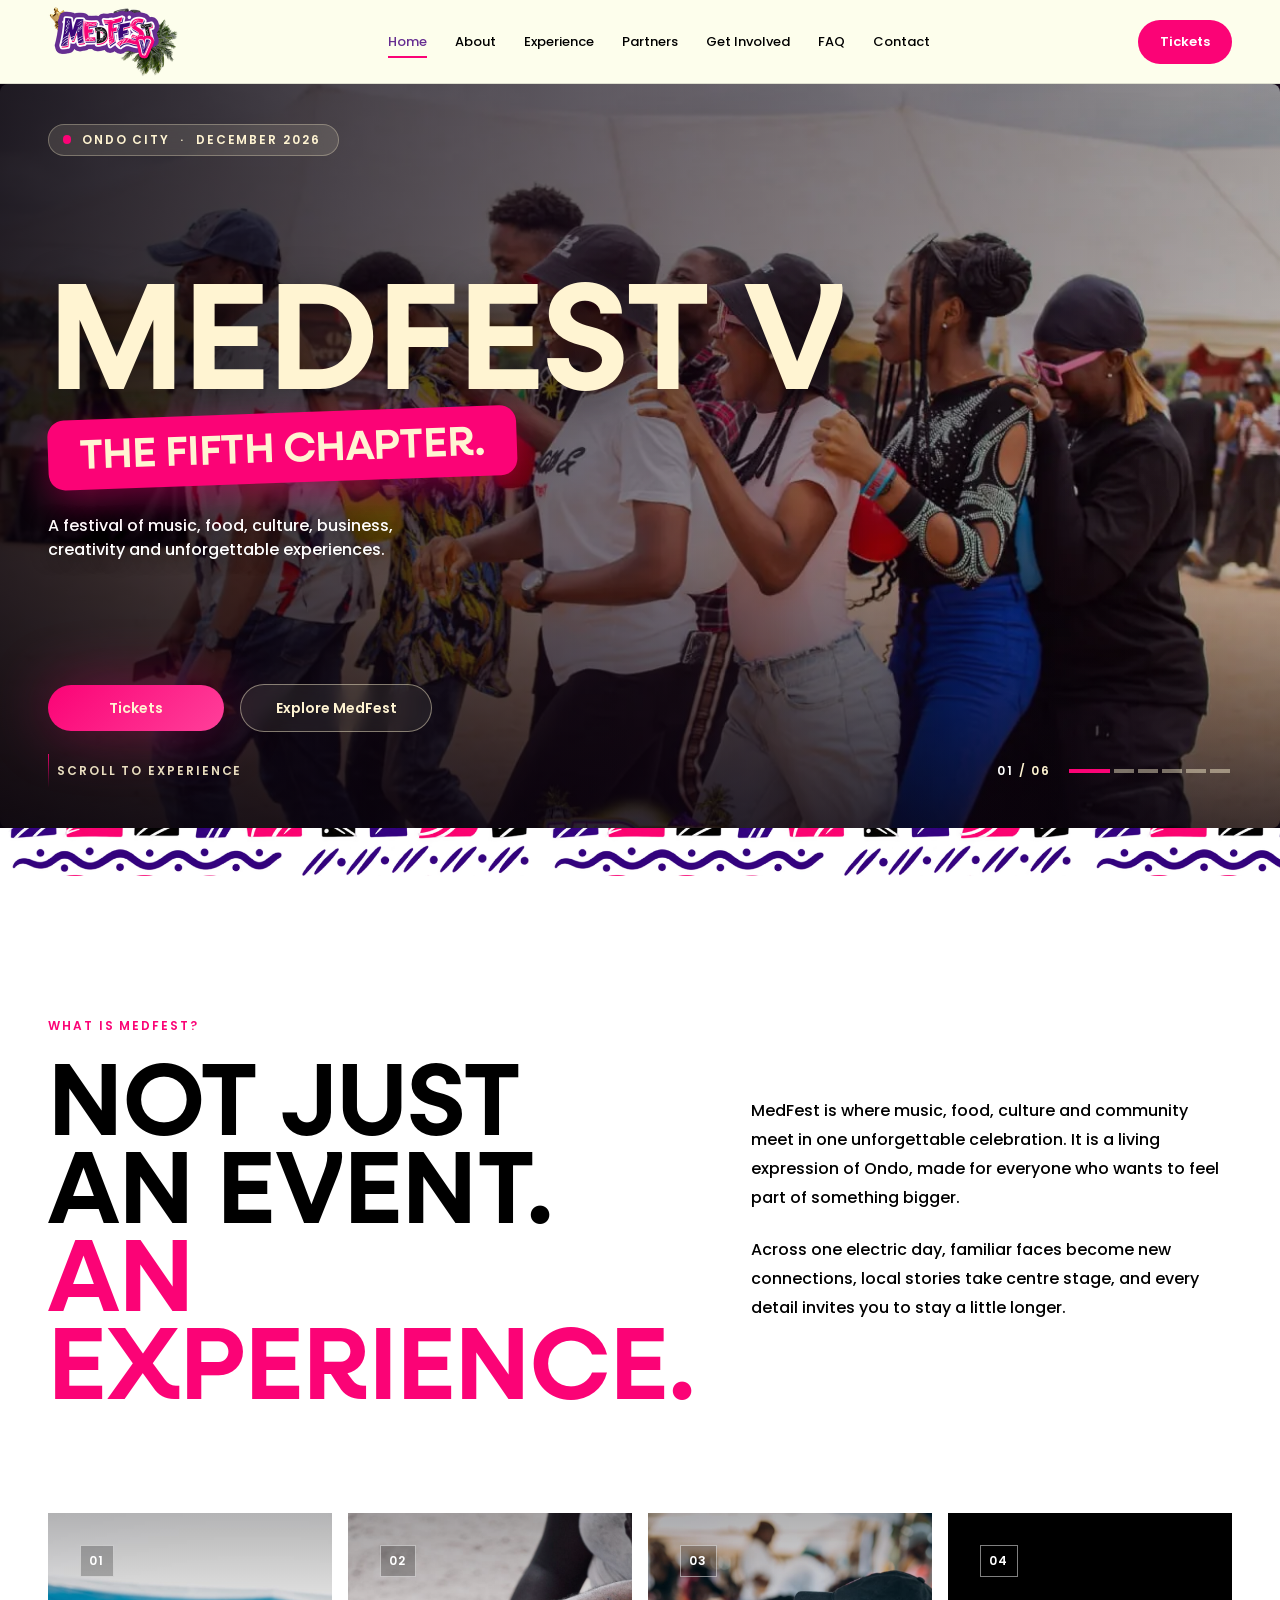
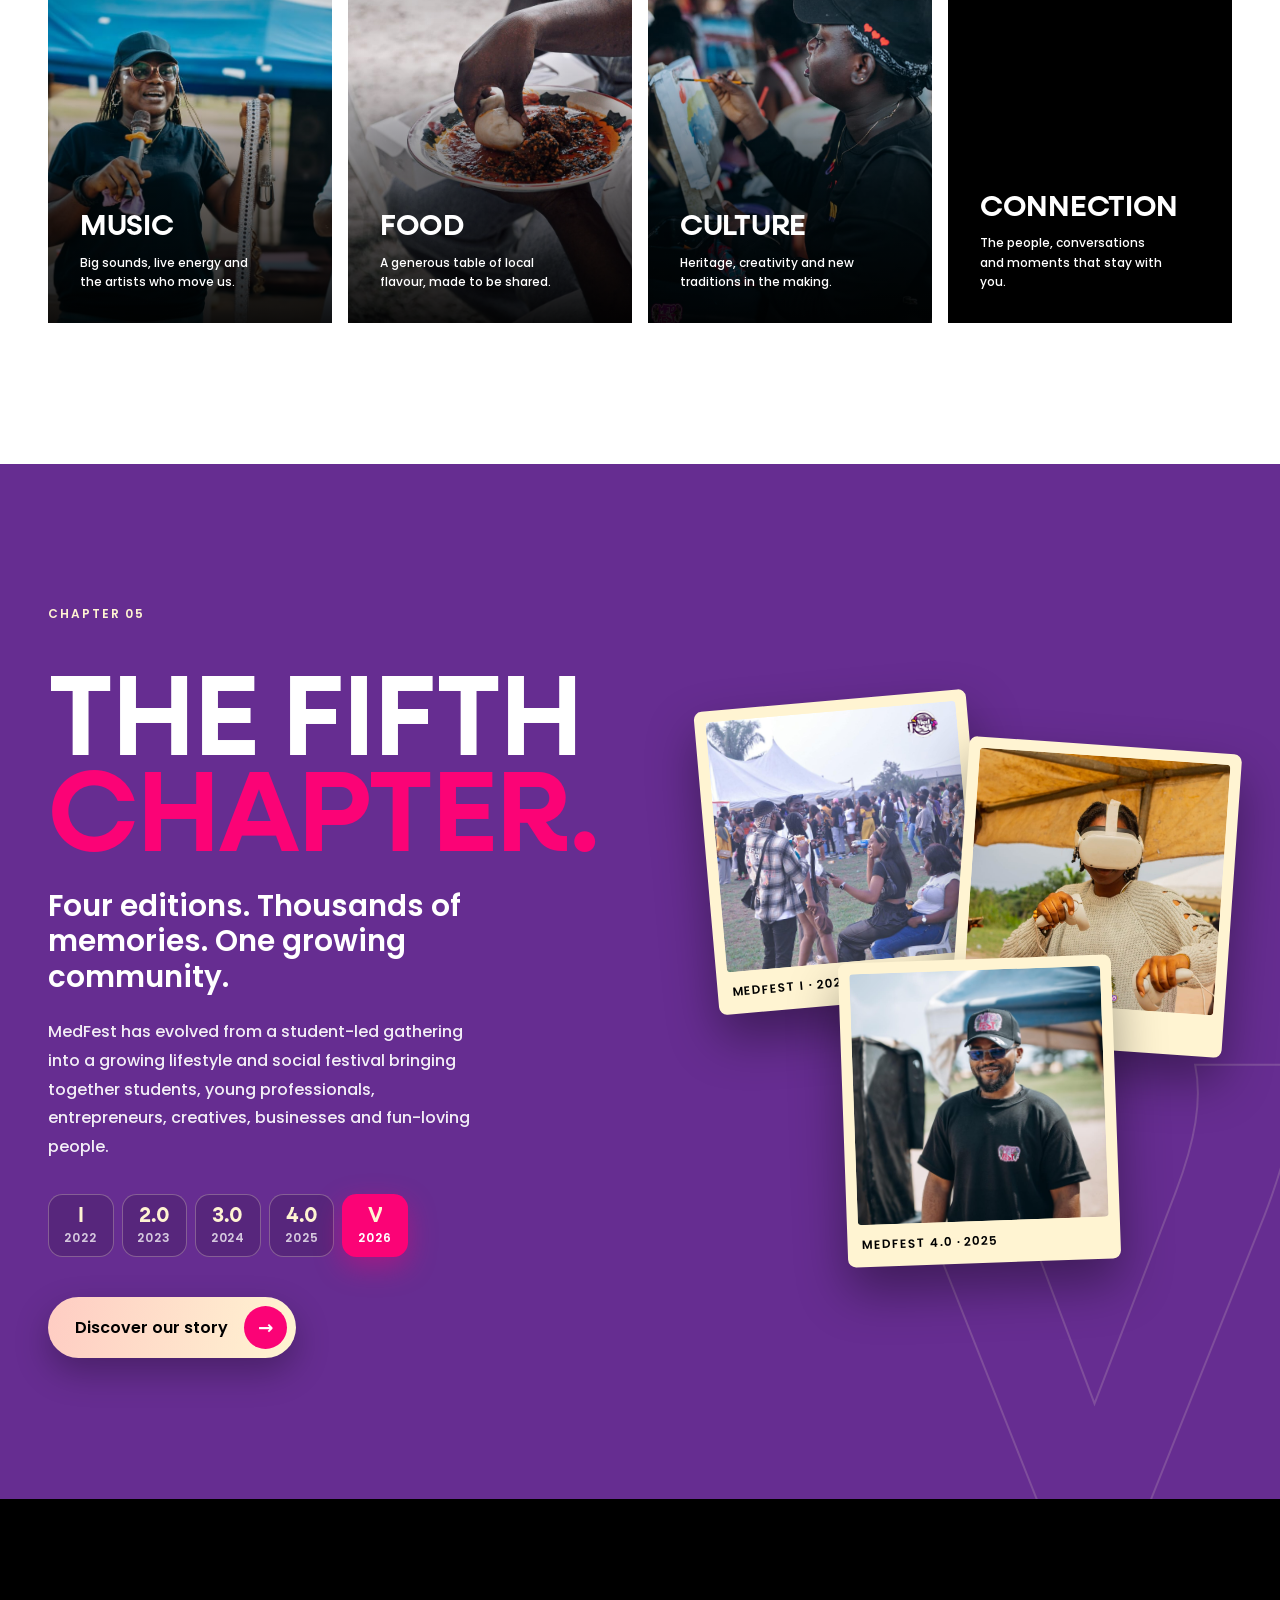
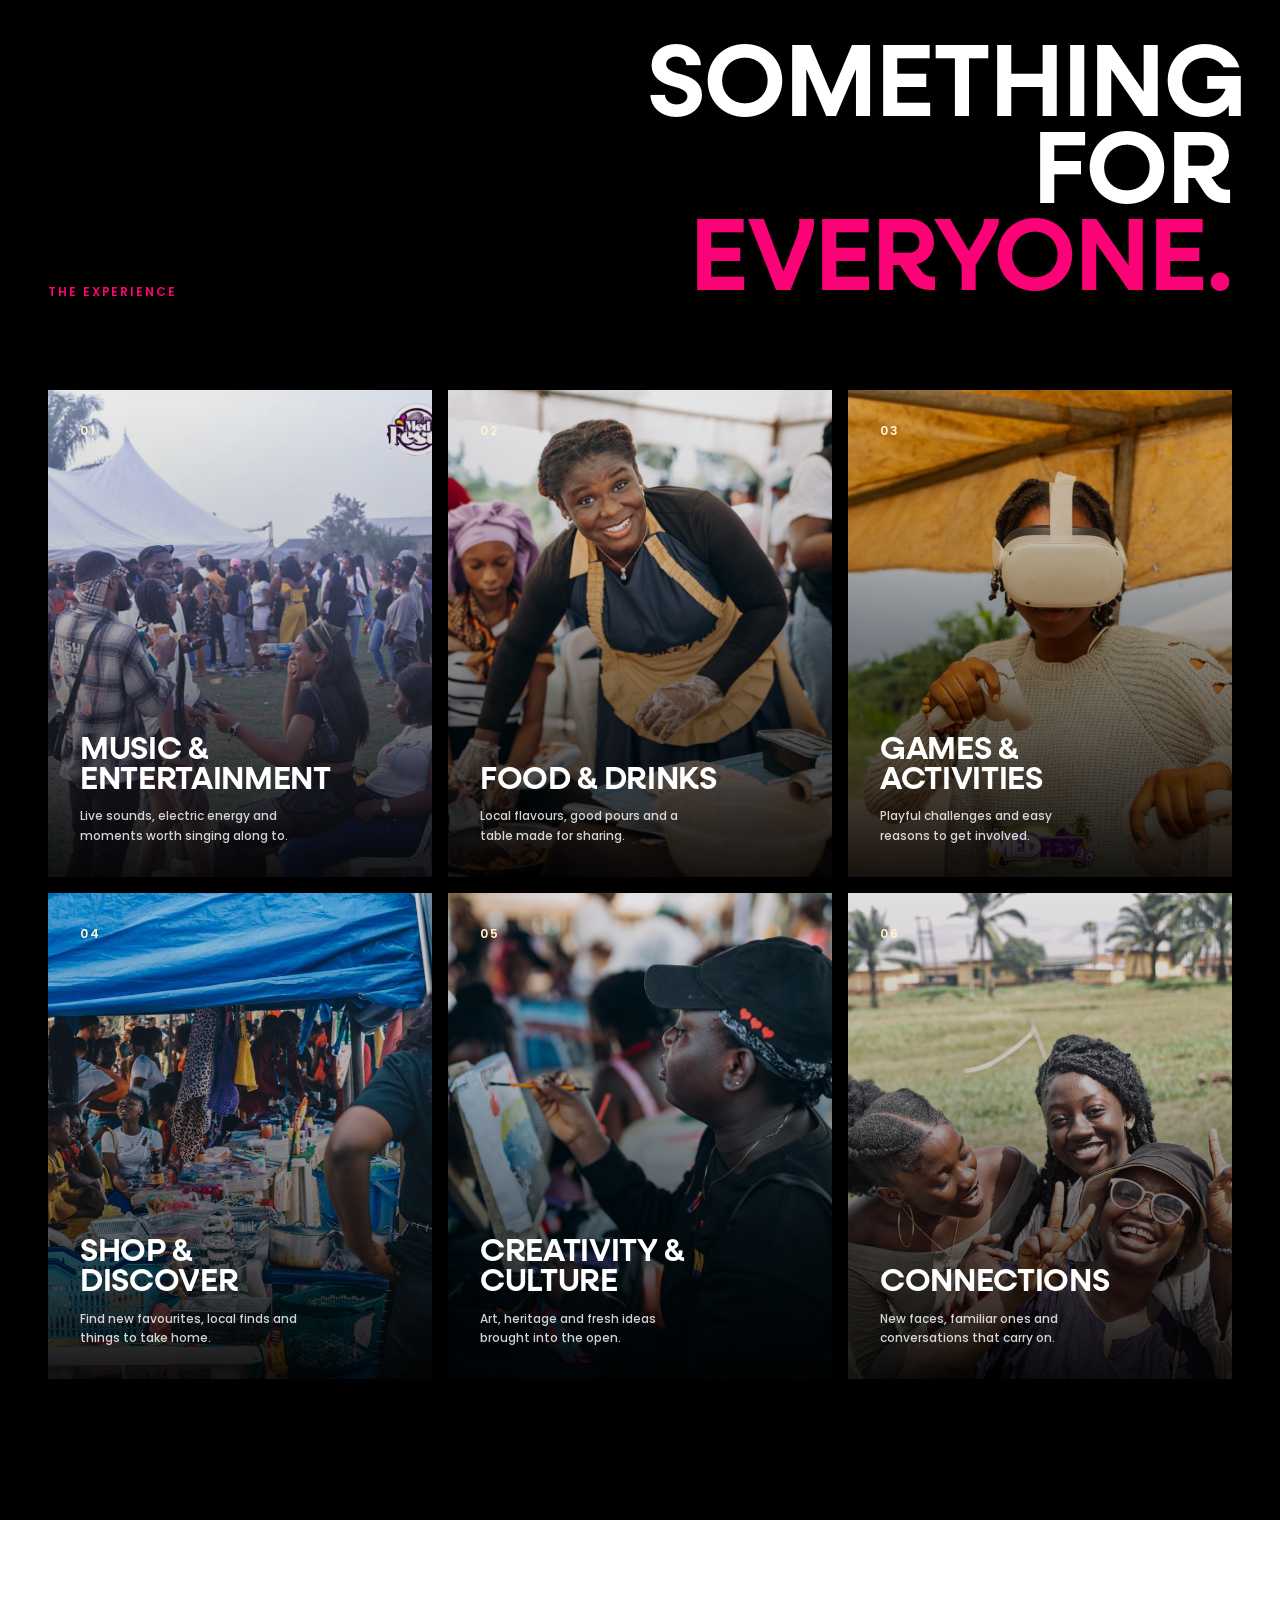
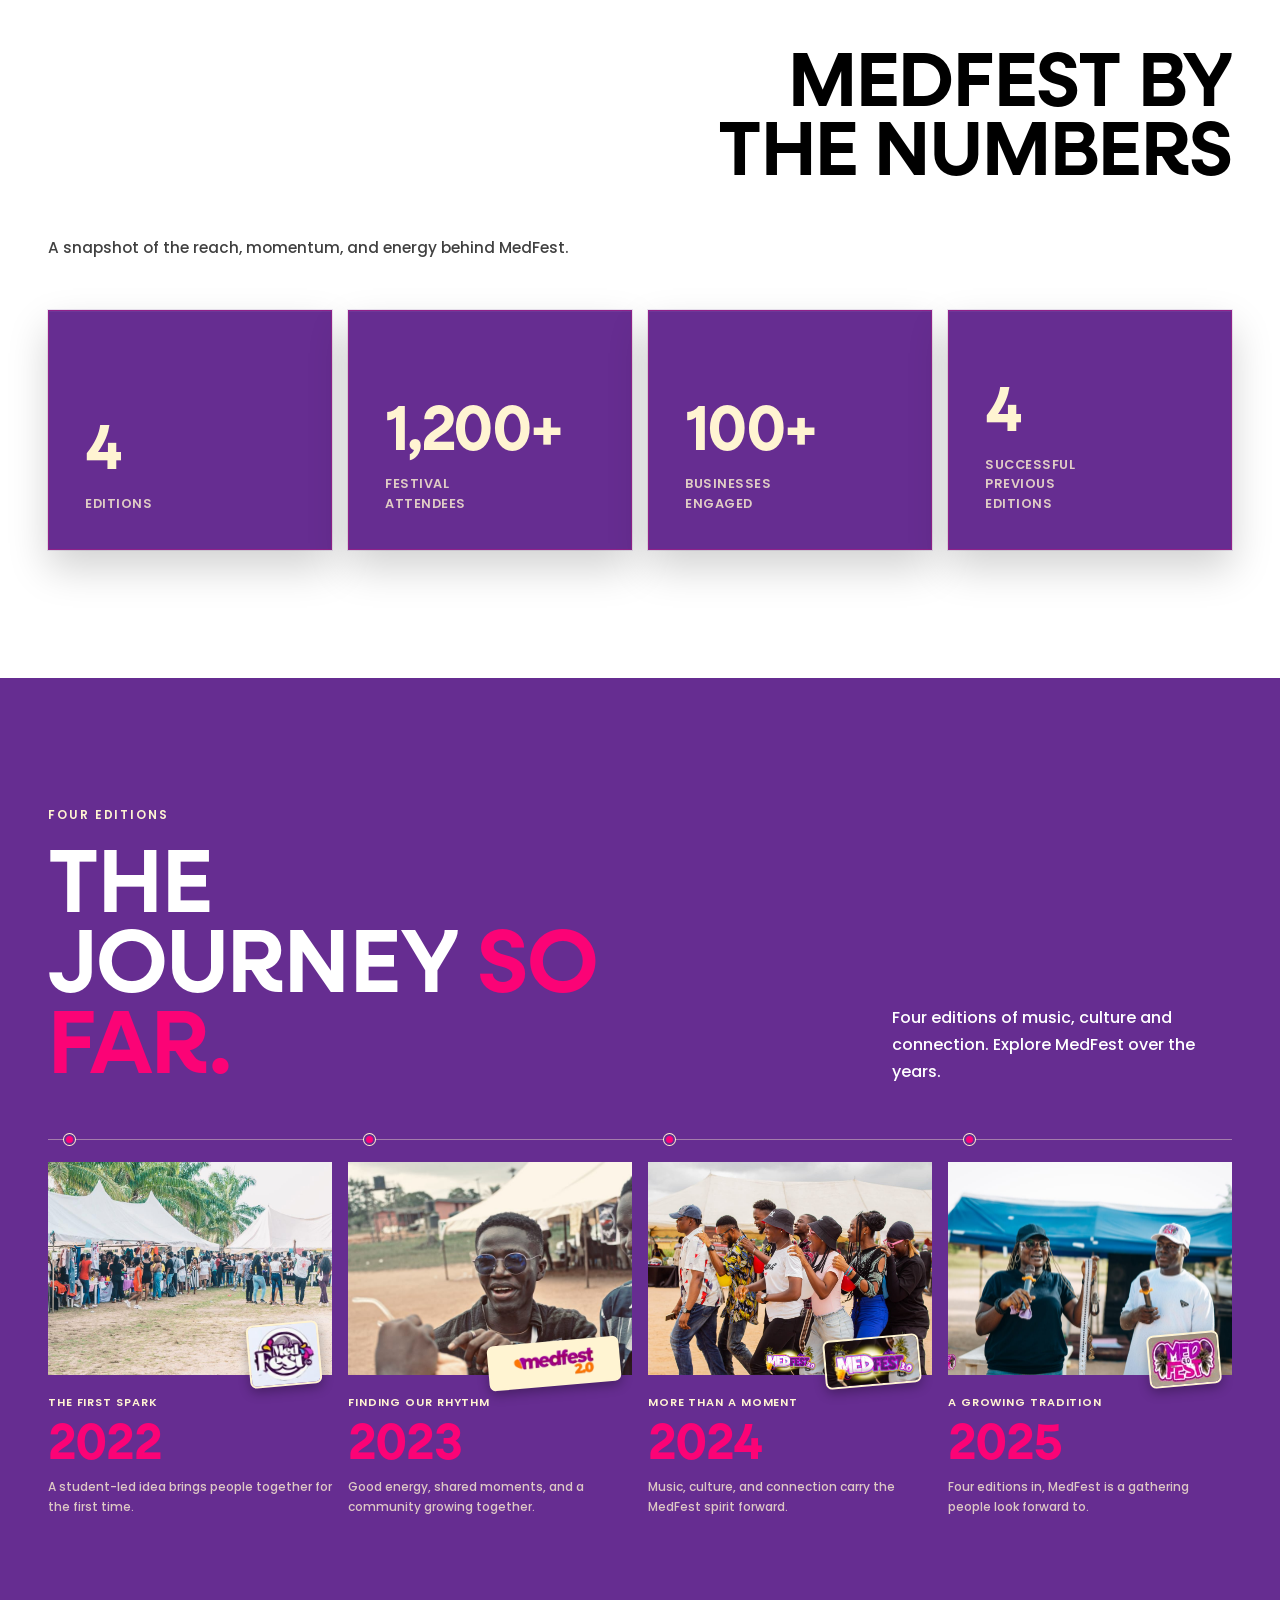
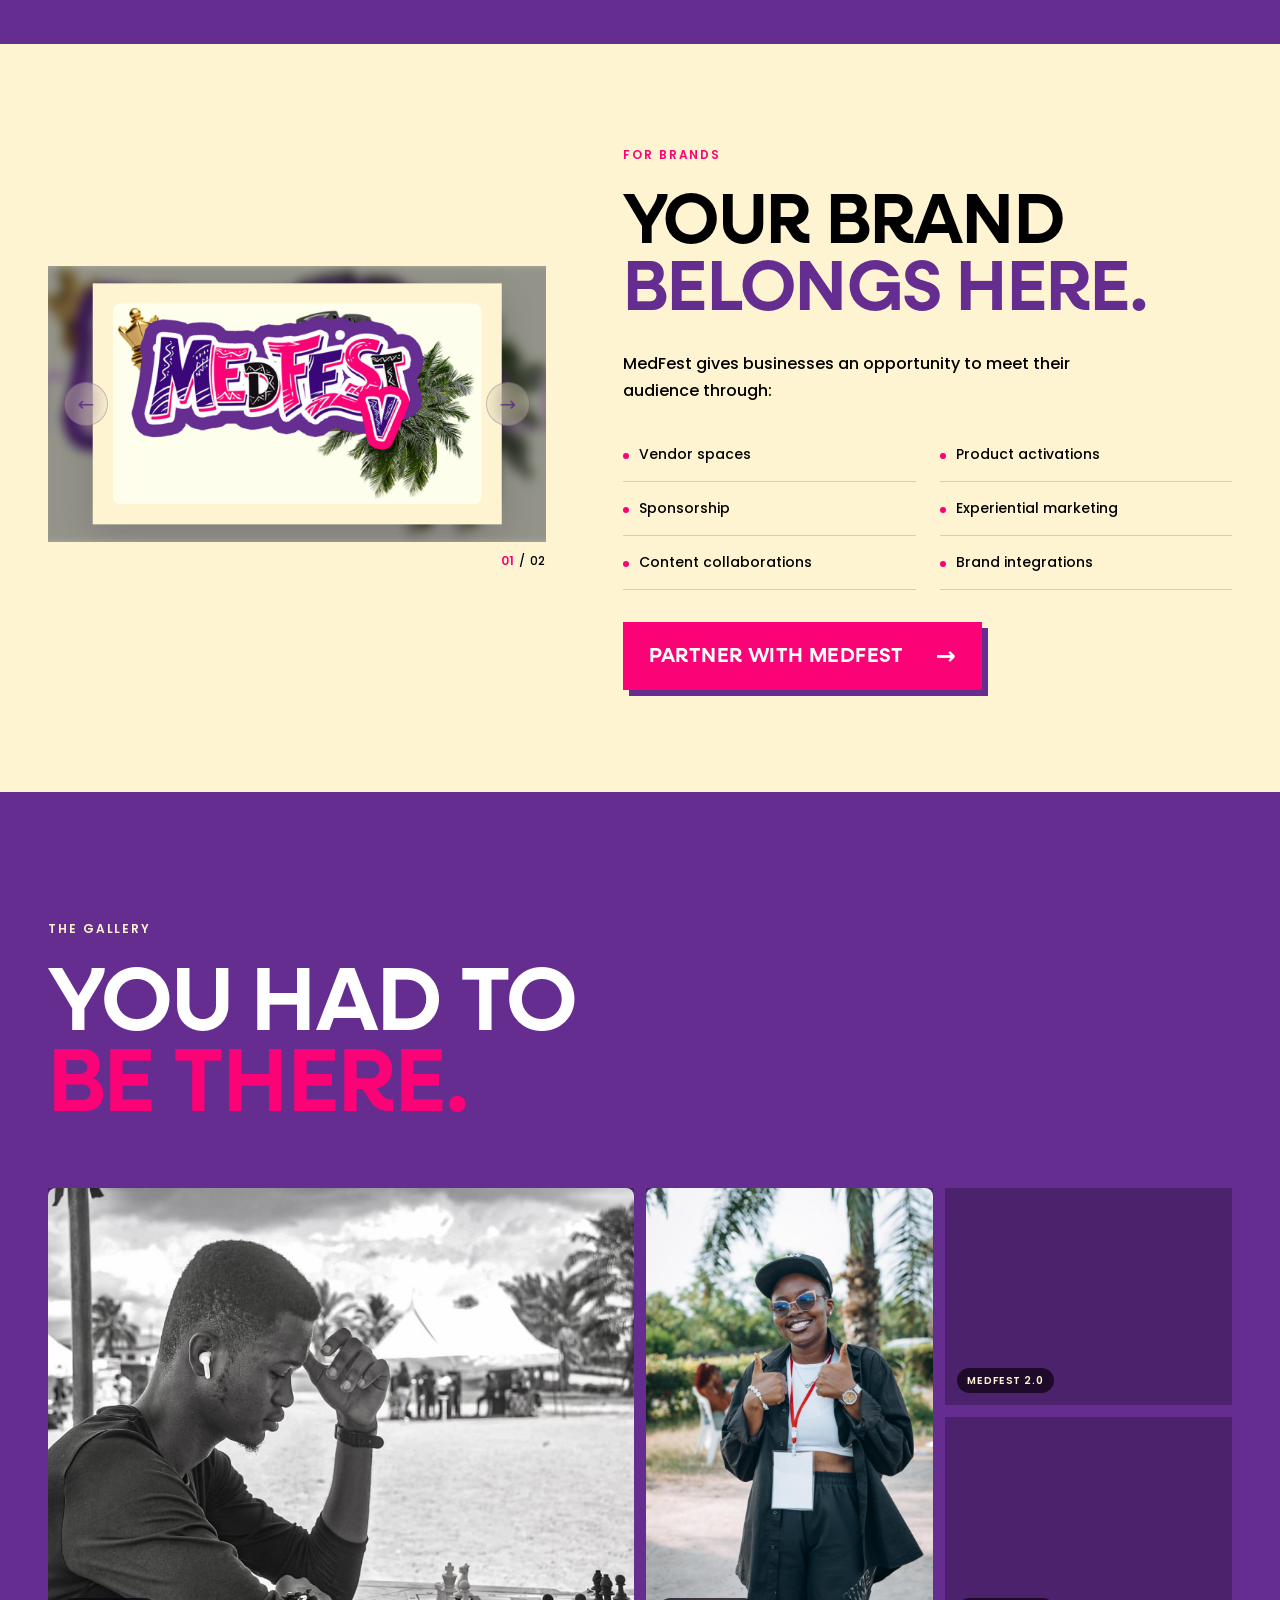
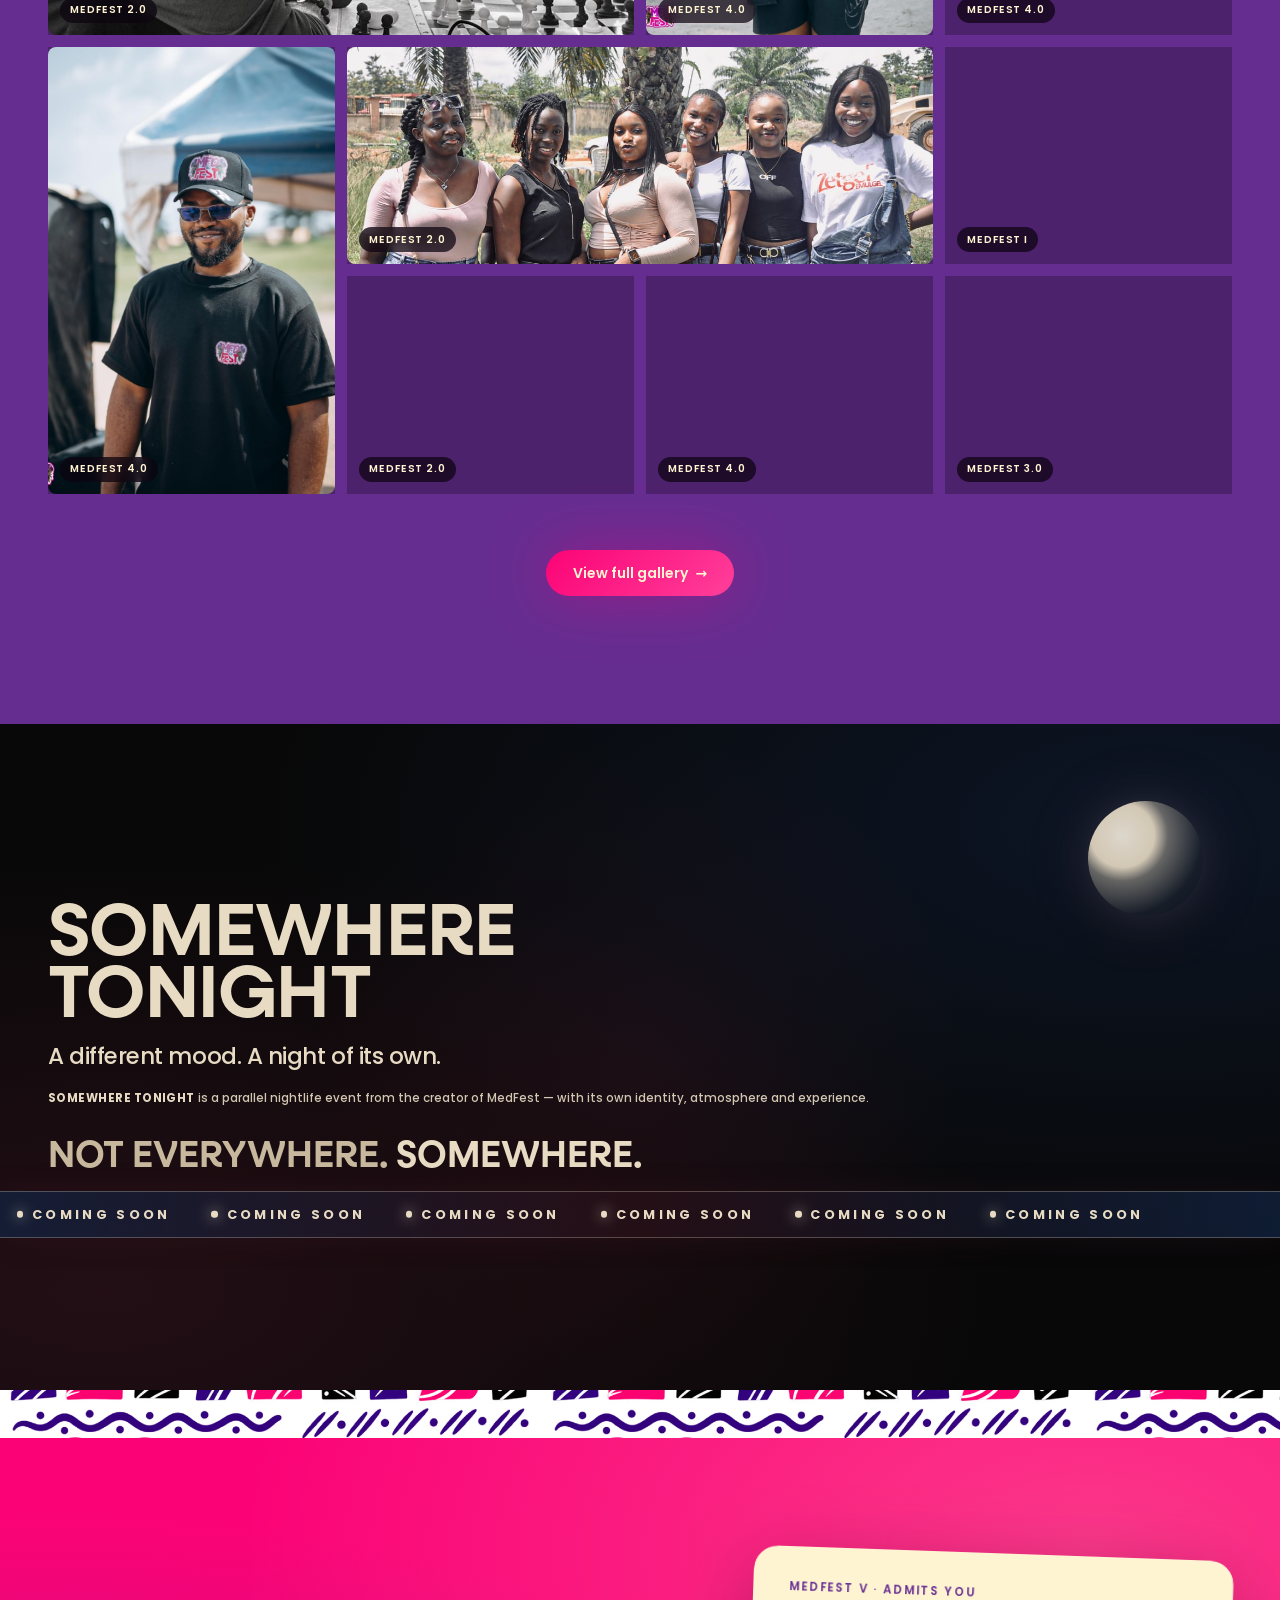
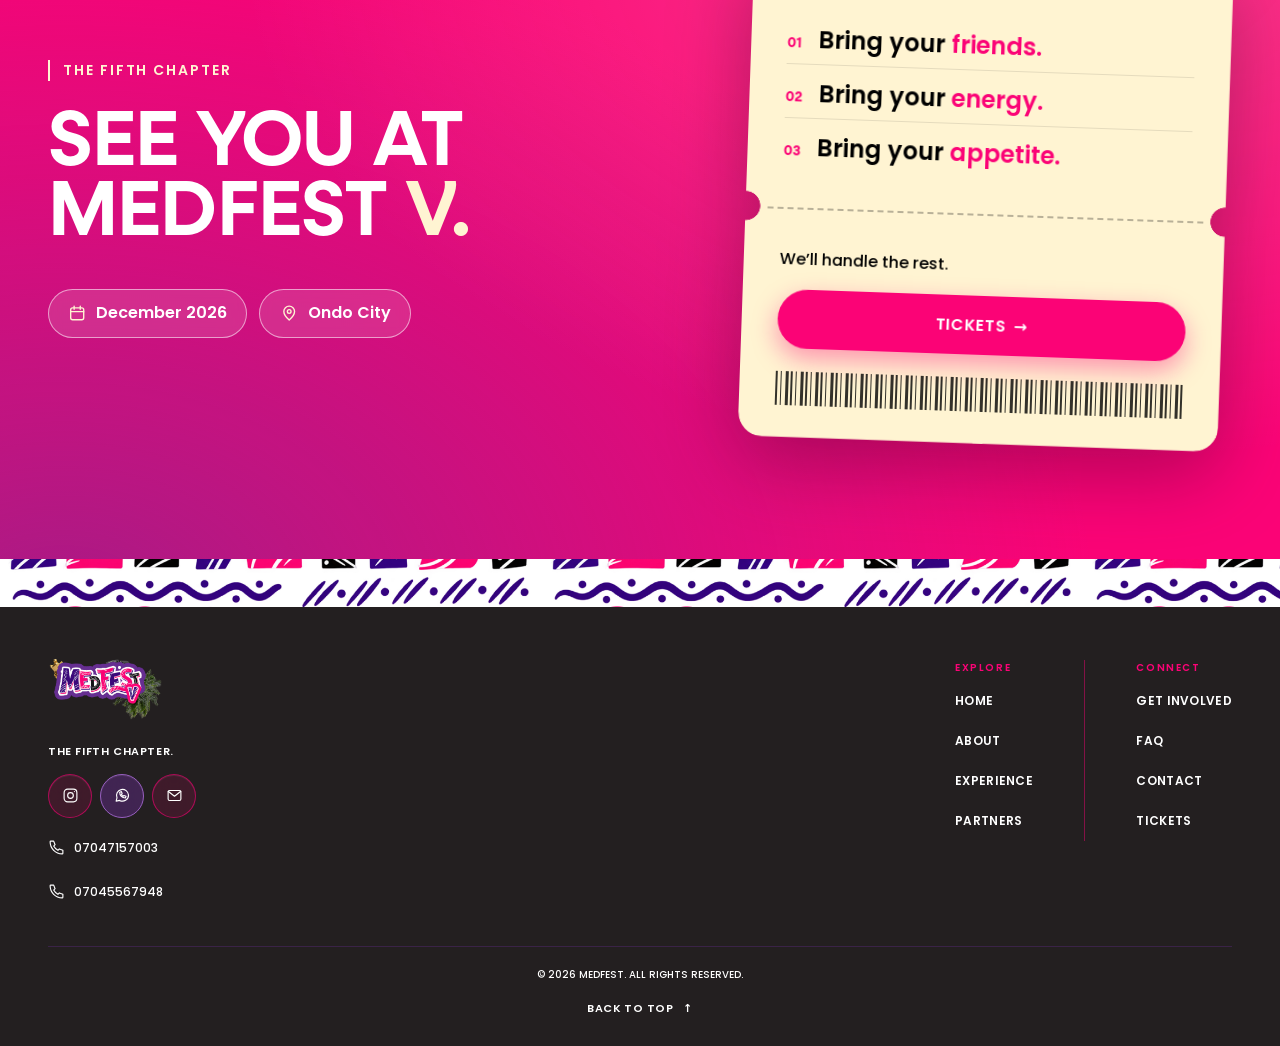
==== commit 1a0dcb7f: "i adde notification Panel" ====
--- a/index.html
+++ b/index.html
@@ -1,11 +1,230 @@
 <!doctype html>
-<html lang="en">
+<html lang="en-NG">
   <head>
     <meta charset="UTF-8" />
     <meta name="viewport" content="width=device-width, initial-scale=1.0" />
-    <title>MedFest V — The Fifth Chapter</title>
-    <meta name="description" content="MedFest V. The Fifth Chapter." />
-    <link rel="icon" href="assets/icons/favicon.svg" type="image/svg+xml" />
+    <title>MedFest V | MedFestNG — Festival in Ondo City, Nigeria · Dec 2026</title>
+    <meta name="description" content="MedFest V — The Fifth Chapter. MedFest Nigeria (MedFestNG): the music, food, culture and business festival in Ondo City, Ondo State. December 2026." />
+    <meta name="keywords" content="MedFest, MedFestNG, MedFest Nigeria, MedFest UNIMED, MedFest Ondo, MedFest V, MedFest 2026, MedFest Ondo City, Ondo festival, Ondo City events, December 2026 festival Nigeria, music food culture festival Nigeria, lifestyle festival Ondo State, MedFest tickets, MedFest vendors, MedFest partnerships" />
+    <meta name="author" content="MedFest (MedFestNG)" />
+    <meta name="application-name" content="MedFest" />
+    <meta name="robots" content="index, follow, max-image-preview:large, max-snippet:-1, max-video-preview:-1" />
+    <link rel="canonical" href="https://medfest.ng/" />
+    <link rel="alternate" hreflang="en-NG" href="https://medfest.ng/" />
+    <link rel="alternate" hreflang="x-default" href="https://medfest.ng/" />
+    <meta name="geo.region" content="NG-ON" />
+    <meta name="geo.placename" content="Ondo City, Ondo State, Nigeria" />
+    <meta property="og:type" content="website" />
+    <meta property="og:site_name" content="MedFest" />
+    <meta property="og:locale" content="en_NG" />
+    <meta property="og:title" content="MedFest V | MedFestNG — Festival in Ondo City, Nigeria · Dec 2026" />
+    <meta property="og:description" content="MedFest V — The Fifth Chapter. MedFest Nigeria (MedFestNG): the music, food, culture and business festival in Ondo City, Ondo State. December 2026." />
+    <meta property="og:url" content="https://medfest.ng/" />
+    <meta property="og:image" content="https://medfest.ng/assets/images/og/medfest-og.jpg" />
+    <meta property="og:image:width" content="1200" />
+    <meta property="og:image:height" content="630" />
+    <meta property="og:image:type" content="image/jpeg" />
+    <meta property="og:image:secure_url" content="https://medfest.ng/assets/images/og/medfest-og.jpg" />
+    <meta property="og:image:alt" content="MedFest V festival crowd in Ondo City, Nigeria" />
+    <meta name="twitter:card" content="summary_large_image" />
+    <meta name="twitter:title" content="MedFest V | MedFestNG — Festival in Ondo City, Nigeria · Dec 2026" />
+    <meta name="twitter:description" content="MedFest V — The Fifth Chapter. MedFest Nigeria (MedFestNG): the music, food, culture and business festival in Ondo City, Ondo State. December 2026." />
+    <meta name="twitter:image" content="https://medfest.ng/assets/images/og/medfest-og.jpg" />
+    <!-- Paste your Google Search Console / Bing verification tag here (see SEO-README.md):
+    <meta name="google-site-verification" content="YOUR_CODE" />
+    <meta name="msvalidate.01" content="YOUR_CODE" />
+    -->
+    <script type="application/ld+json">
+{
+  "@context": "https://schema.org",
+  "@graph": [
+    {
+      "@type": "Organization",
+      "@id": "https://medfest.ng/#organization",
+      "name": "MedFest",
+      "alternateName": [
+        "MedFestNG",
+        "MedFest Nigeria",
+        "MedFest UNIMED",
+        "MedFestUnimed",
+        "MedFest Ondo",
+        "MedFest V"
+      ],
+      "legalName": "MedFest",
+      "url": "https://medfest.ng/",
+      "logo": {
+        "@type": "ImageObject",
+        "url": "https://medfest.ng/assets/icons/icon-512.png",
+        "width": 512,
+        "height": 512
+      },
+      "image": "https://medfest.ng/assets/images/og/medfest-og.jpg",
+      "description": "MedFest (also written MedFestNG, MedFest Nigeria, MedFest UNIMED or MedFest Ondo) is an annual lifestyle and social festival in Ondo City, Ondo State, Nigeria, celebrating music, food, culture, creativity, business and connection. It began in 2022 as a student-led idea and has run four editions.",
+      "foundingDate": "2022",
+      "founder": {
+        "@type": "Person",
+        "name": "Dr Oluwajoba Aina",
+        "jobTitle": "Founder & Convener"
+      },
+      "email": "medfestunimed@gmail.com",
+      "telephone": "+2347045567948",
+      "sameAs": [
+        "https://www.instagram.com/medfestng_/"
+      ],
+      "address": {
+        "@type": "PostalAddress",
+        "addressLocality": "Ondo City",
+        "addressRegion": "Ondo State",
+        "addressCountry": "NG"
+      },
+      "areaServed": {
+        "@type": "AdministrativeArea",
+        "name": "Ondo State, Nigeria"
+      },
+      "knowsAbout": [
+        "Music festivals",
+        "Food festivals",
+        "Nigerian culture",
+        "Brand activations",
+        "Experiential marketing"
+      ],
+      "contactPoint": [
+        {
+          "@type": "ContactPoint",
+          "contactType": "customer support",
+          "telephone": "+2347045567948",
+          "email": "medfestunimed@gmail.com",
+          "areaServed": "NG",
+          "availableLanguage": "English"
+        }
+      ]
+    },
+    {
+      "@type": "WebSite",
+      "@id": "https://medfest.ng/#website",
+      "url": "https://medfest.ng/",
+      "name": "MedFest",
+      "alternateName": [
+        "MedFestNG",
+        "MedFest Nigeria",
+        "MedFest UNIMED",
+        "MedFest Ondo",
+        "MedFest V"
+      ],
+      "inLanguage": "en-NG",
+      "publisher": {
+        "@id": "https://medfest.ng/#organization"
+      }
+    },
+    {
+      "@type": "Event",
+      "@id": "https://medfest.ng/#medfest-v",
+      "name": "MedFest V — The Fifth Chapter",
+      "alternateName": [
+        "MedFest 5",
+        "MedFest V 2026",
+        "MedFestNG 2026",
+        "MedFest Nigeria 2026",
+        "MedFest Ondo 2026"
+      ],
+      "description": "MedFest V is the fifth edition of MedFest (MedFestNG), a festival of music, food, culture, business, creativity and unforgettable experiences in Ondo City, Ondo State, Nigeria, happening in December 2026.",
+      "startDate": "2026-12",
+      "eventStatus": "https://schema.org/EventScheduled",
+      "eventAttendanceMode": "https://schema.org/OfflineEventAttendanceMode",
+      "location": {
+        "@type": "Place",
+        "name": "Ondo City, Ondo State, Nigeria (venue to be announced)",
+        "address": {
+          "@type": "PostalAddress",
+          "addressLocality": "Ondo City",
+          "addressRegion": "Ondo State",
+          "addressCountry": "NG"
+        }
+      },
+      "image": [
+        "https://medfest.ng/assets/images/og/medfest-og.jpg"
+      ],
+      "inLanguage": "en-NG",
+      "organizer": {
+        "@id": "https://medfest.ng/#organization"
+      },
+      "url": "https://medfest.ng/"
+    },
+    {
+      "@type": "WebPage",
+      "@id": "https://medfest.ng/#webpage",
+      "url": "https://medfest.ng/",
+      "name": "MedFest V | MedFestNG — Festival in Ondo City, Nigeria · Dec 2026",
+      "description": "MedFest V — The Fifth Chapter. MedFest Nigeria (MedFestNG): the music, food, culture and business festival in Ondo City, Ondo State. December 2026.",
+      "inLanguage": "en-NG",
+      "isPartOf": {
+        "@id": "https://medfest.ng/#website"
+      },
+      "about": {
+        "@id": "https://medfest.ng/#organization"
+      },
+      "primaryImageOfPage": {
+        "@type": "ImageObject",
+        "url": "https://medfest.ng/assets/images/og/medfest-og.jpg",
+        "width": 1200,
+        "height": 630
+      },
+      "mainEntity": {
+        "@id": "https://medfest.ng/#medfest-v"
+      }
+    },
+    {
+      "@type": "SiteNavigationElement",
+      "name": "Main navigation",
+      "hasPart": [
+        {
+          "@type": "WebPage",
+          "name": "About",
+          "url": "https://medfest.ng/pages/about.html"
+        },
+        {
+          "@type": "WebPage",
+          "name": "Experience",
+          "url": "https://medfest.ng/pages/experience.html"
+        },
+        {
+          "@type": "WebPage",
+          "name": "Partners",
+          "url": "https://medfest.ng/pages/partners.html"
+        },
+        {
+          "@type": "WebPage",
+          "name": "Get Involved",
+          "url": "https://medfest.ng/pages/get-involved.html"
+        },
+        {
+          "@type": "WebPage",
+          "name": "FAQ",
+          "url": "https://medfest.ng/pages/faq.html"
+        },
+        {
+          "@type": "WebPage",
+          "name": "Contact",
+          "url": "https://medfest.ng/pages/contact.html"
+        },
+        {
+          "@type": "WebPage",
+          "name": "Gallery",
+          "url": "https://medfest.ng/pages/gallery.html"
+        }
+      ]
+    }
+  ]
+}
+    </script>
+    <link rel="icon" href="favicon.ico" sizes="48x48" />
+    <link rel="icon" type="image/png" sizes="48x48" href="assets/icons/favicon-48x48.png" />
+    <link rel="icon" type="image/png" sizes="96x96" href="assets/icons/favicon-96x96.png" />
+    <link rel="icon" type="image/png" sizes="192x192" href="assets/icons/favicon-192x192.png" />
+    <link rel="icon" type="image/svg+xml" href="assets/icons/favicon.svg" />
+    <link rel="apple-touch-icon" sizes="180x180" href="assets/icons/apple-touch-icon.png" />
+    <link rel="manifest" href="site.webmanifest" />
+    <meta name="theme-color" content="#662d91" />
     <link rel="preconnect" href="https://fonts.googleapis.com" />
     <link rel="preconnect" href="https://fonts.gstatic.com" crossorigin />
     <link
@@ -25,6 +244,7 @@
   </head>
   <body class="navigation-only homepage">
     <header>
+      <noscript><nav aria-label="MedFest site links"><a href="https://medfest.ng/">Home</a> <a href="https://medfest.ng/pages/about.html">About</a> <a href="https://medfest.ng/pages/experience.html">Experience</a> <a href="https://medfest.ng/pages/gallery.html">Gallery</a> <a href="https://medfest.ng/pages/partners.html">Partners</a> <a href="https://medfest.ng/pages/get-involved.html">Get Involved</a> <a href="https://medfest.ng/pages/faq.html">FAQ</a> <a href="https://medfest.ng/pages/contact.html">Contact</a> <a href="https://medfest.ng/">MedFest Nigeria (MedFestNG), Ondo City</a></nav></noscript>
       <div id="navbar-root" data-root="" data-active="home"></div>
       <div id="mobile-menu-root" data-root="" data-active="home"></div>
     </header>
@@ -43,14 +263,14 @@
         </div>
         <div class="container hero__inner">
           <div class="hero__content">
-            <p class="hero__kicker">The fifth chapter.</p>
+            <p class="hero__kicker">
+              <span class="hero__kicker-dot" aria-hidden="true"></span>
+              Ondo City <span aria-hidden="true">&middot;</span> December 2026
+            </p>
             <h1 class="hero__title" id="hero-title">
               <span class="hero__title-main">MEDFEST V</span>
-              <span class="hero__title-accent">THE FIFTH CHAPTER.</span>
+              <span class="hero__title-accent">The Fifth Chapter.</span>
             </h1>
-            <p class="hero__meta">
-              December 2026 <span aria-hidden="true">·</span> Ondo City
-            </p>
             <p class="hero__desc">
               A festival of music, food, culture, business, creativity and
               unforgettable experiences.
@@ -63,10 +283,18 @@
             </div>
           </div>
         </div>
-        <a class="hero__scroll" href="#experience-preview"
-          ><span class="hero__scroll-line" aria-hidden="true"></span
-          ><span>SCROLL TO EXPERIENCE</span></a
-        >
+        <div class="container hero__foot">
+          <a class="hero__scroll" href="#experience-preview"
+            ><span class="hero__scroll-line" aria-hidden="true"></span
+            ><span>Scroll to experience</span></a
+          >
+          <div class="hero__progress" aria-hidden="true">
+            <span class="hero__count"
+              ><b data-hero-current>01</b> / <span data-hero-total>06</span></span
+            >
+            <span class="hero__ticks" data-hero-ticks></span>
+          </div>
+        </div>
       </section>
       <div class="hero__pattern-strip" aria-hidden="true">
         <div class="hero__pattern-track">
@@ -159,21 +387,45 @@
         </div>
       </section>
       <section class="medfest-v" aria-labelledby="medfest-v-title">
+        <span class="medfest-v__ghost" aria-hidden="true">V</span>
         <div class="container medfest-v__layout">
           <div class="medfest-v__content">
+            <p class="section-label medfest-v__label">Chapter 05</p>
             <h2 id="medfest-v-title">The fifth<br /><em>chapter.</em></h2>
             <p class="medfest-v__lead">
               Four editions. Thousands of memories. One growing community.
             </p>
-            <p>
+            <p class="medfest-v__copy">
               MedFest has evolved from a student-led gathering into a growing
               lifestyle and social festival bringing together students, young
               professionals, entrepreneurs, creatives, businesses and fun-loving
               people.
             </p>
-            <a class="btn btn-primary medfest-v__cta" href="pages/about.html">
-              Discover our story <span aria-hidden="true">&rarr;</span>
+            <ol class="medfest-v__timeline" aria-label="MedFest editions">
+              <li><b>I</b><span>2022</span></li>
+              <li><b>2.0</b><span>2023</span></li>
+              <li><b>3.0</b><span>2024</span></li>
+              <li><b>4.0</b><span>2025</span></li>
+              <li class="is-next"><b>V</b><span>2026</span></li>
+            </ol>
+            <a class="medfest-v__cta" href="pages/about.html">
+              <span>Discover our story</span>
+              <span class="medfest-v__cta-dot" aria-hidden="true">&rarr;</span>
             </a>
+          </div>
+          <div class="medfest-v__collage" aria-hidden="true">
+            <figure class="medfest-v__pol medfest-v__pol--1">
+              <img src="assets/images/Medfest 1/WhatsApp Image 2026-09-23 at 16.18.52 (1).jpeg" alt="" loading="lazy" decoding="async" />
+              <figcaption>MedFest I &middot; 2022</figcaption>
+            </figure>
+            <figure class="medfest-v__pol medfest-v__pol--2">
+              <img src="assets/images/Medfest 3/WhatsApp Image 2026-09-23 at 16.45.53 (1).jpeg" alt="" loading="lazy" decoding="async" />
+              <figcaption>MedFest 3.0 &middot; 2024</figcaption>
+            </figure>
+            <figure class="medfest-v__pol medfest-v__pol--3">
+              <img src="assets/images/Medfest 4/WhatsApp Image 2026-09-23 at 17.01.10 (1).jpeg" alt="" loading="lazy" decoding="async" />
+              <figcaption>MedFest 4.0 &middot; 2025</figcaption>
+            </figure>
           </div>
         </div>
       </section>
--- a/css/components.css
+++ b/css/components.css
@@ -191,9 +191,16 @@
   min-height: calc(92svh - var(--nav-height));
   margin-top: var(--nav-height);
   display: flex;
-  align-items: center;
+  align-items: stretch;
   isolation: isolate;
   overflow: hidden;
+}
+
+/* Hero inner fills the full hero height so the content can be spread out:
+   kicker at the top, headline + description in the middle, buttons at the bottom */
+.hero__inner {
+  display: flex;
+  flex-direction: column;
 }
 
 .hero__media,
@@ -241,9 +248,9 @@
   background:
     linear-gradient(
       90deg,
-      rgba(7, 2, 11, 0.82) 0%,
-      rgba(13, 3, 17, 0.48) 48%,
-      rgba(8, 2, 10, 0.25) 100%
+      rgba(7, 2, 11, 0.86) 0%,
+      rgba(13, 3, 17, 0.5) 50%,
+      rgba(8, 2, 10, 0.18) 100%
     ),
     linear-gradient(
       0deg,
@@ -257,68 +264,97 @@
 .hero__content {
   position: relative;
   z-index: 2;
-  display: grid;
+  flex: 1 1 auto;
+  display: flex;
+  flex-direction: column;
+  align-items: flex-start;
   gap: var(--space-md);
-  max-width: 46rem;
-  padding-top: 0;
+  width: 100%;
+  padding-top: clamp(1.5rem, 4vh, 3rem);
   padding-bottom: 7rem;
+}
+
+/* free space is shared between these two auto margins:
+   top item stays top, buttons drop to the bottom, headline sits in the middle */
+.hero__kicker {
+  margin-bottom: auto;
+}
+
+.hero__actions {
+  margin-top: auto;
 }
 
 .hero__kicker {
   display: inline-flex;
   align-items: center;
-  gap: var(--space-2xs);
+  gap: 0.65rem;
+  width: fit-content;
+  padding: 0.55rem 1.05rem 0.55rem 0.85rem;
+  border-radius: var(--radius-pill);
+  background: rgba(255, 244, 210, 0.12);
+  border: 1px solid rgba(255, 244, 210, 0.3);
+  -webkit-backdrop-filter: blur(10px);
+  backdrop-filter: blur(10px);
   color: var(--brand-cream);
-  font-size: var(--fs-xs);
   font-family: var(--font-body);
-  font-weight: 600;
-  padding-left: 0.8rem;
-  border-left: 2px solid var(--brand-magenta);
-  width: fit-content;
+  font-size: var(--fs-2xs);
+  font-weight: 600;
+  line-height: 1;
+  letter-spacing: 0.16em;
   text-transform: uppercase;
-  letter-spacing: 0.16em;
+}
+
+.hero__kicker-dot {
+  flex: none;
+  width: 0.55rem;
+  height: 0.55rem;
+  border-radius: 50%;
+  background: var(--brand-magenta);
+  animation: heroDot 2s ease-out infinite;
+}
+
+@keyframes heroDot {
+  0% {
+    box-shadow: 0 0 0 0 rgba(251, 3, 118, 0.7);
+  }
+  100% {
+    box-shadow: 0 0 0 0.6rem rgba(251, 3, 118, 0);
+  }
 }
 
 .hero__title {
+  display: grid;
+  justify-items: start;
+  gap: 0.9rem;
   font-family: var(--font-display);
   font-weight: 600;
-  font-size: var(--fs-3xl);
   color: var(--brand-cream);
-  text-wrap: balance;
-  text-shadow: 0 4px 36px rgba(0, 0, 0, 0.35);
-}
-
-.hero__title-main,
-.hero__title-accent {
+  text-shadow: 0 6px 40px rgba(0, 0, 0, 0.4);
+}
+
+.hero__title-main {
   display: block;
   white-space: nowrap;
-}
-
-.hero__title-main {
-  font-size: clamp(1.8rem, 6.5vw, 5rem);
+  font-size: clamp(3.2rem, 14.5vw, 9.5rem);
+  line-height: 0.85;
+  letter-spacing: -0.01em;
+}
+
+/* "The Fifth Chapter." as a festival sticker: solid magenta, always legible over any photo */
+.hero__title-accent {
+  display: inline-block;
+  white-space: nowrap;
+  padding: 0.38em 0.75em 0.3em;
+  border-radius: 0.4em;
+  background: var(--brand-magenta);
+  color: var(--brand-cream);
+  font-size: clamp(1.1rem, 3.8vw, 2.6rem);
   line-height: 1;
-}
-
-.hero__title-accent {
-  font-size: clamp(2rem, 8vw, 7rem);
-  line-height: 0.95;
-  color: transparent;
-  background: linear-gradient(
-    120deg,
-    var(--brand-magenta),
-    #ff6fb3 60%,
-    var(--brand-cream)
-  );
-  -webkit-background-clip: text;
-  background-clip: text;
-}
-
-.hero__meta {
-  font-family: var(--font-body);
-  font-weight: 600;
-  font-size: var(--fs-md);
-  color: #ffffff;
-  letter-spacing: 0.01em;
+  text-transform: uppercase;
+  text-shadow: none;
+  transform: rotate(-2deg);
+  transform-origin: left center;
+  box-shadow: 0 12px 34px rgba(251, 3, 118, 0.4);
 }
 
 .hero__desc {
@@ -327,14 +363,14 @@
   font-size: var(--fs-sm);
   color: #ffffff;
   max-width: 42ch;
+  text-shadow: 0 2px 18px rgba(0, 0, 0, 0.5);
 }
 
 .hero__actions {
   display: flex;
-  flex-direction: column;
-  align-items: flex-start;
+  flex-wrap: wrap;
+  align-items: center;
   gap: var(--space-sm);
-  margin-top: var(--space-2xs);
 }
 
 .hero__actions .btn {
@@ -342,8 +378,9 @@
 }
 
 .hero__actions .btn-secondary {
-  min-width: 14rem;
-  justify-content: center;
+  min-width: 12rem;
+  background: rgba(255, 244, 210, 0.08);
+  border-color: rgba(255, 244, 210, 0.45);
 }
 
 .hero__actions .btn-primary:hover,
@@ -360,19 +397,77 @@
   outline: none;
 }
 
+/* Bottom bar: scroll cue (left) + photo counter and progress ticks (right) */
+.hero__foot {
+  position: absolute;
+  inset-inline: 0;
+  bottom: var(--space-lg);
+  z-index: 3;
+  display: flex;
+  align-items: center;
+  justify-content: space-between;
+  gap: var(--space-md);
+  pointer-events: none;
+}
+
+.hero__foot > * {
+  pointer-events: auto;
+}
+
+.hero__progress {
+  display: flex;
+  align-items: center;
+  gap: 1rem;
+  color: var(--brand-cream);
+  font-family: var(--font-body);
+  font-size: var(--fs-2xs);
+  font-weight: 600;
+  letter-spacing: 0.16em;
+}
+
+.hero__count b {
+  font-weight: 600;
+  color: #ffffff;
+}
+
+.hero__ticks {
+  display: flex;
+  align-items: center;
+}
+
+.hero__tick {
+  width: 1.5rem;
+  height: 1.5rem;
+  padding: 0.65rem 0.12rem;
+  border: 0;
+  background: rgba(255, 244, 210, 0.45);
+  background-clip: content-box;
+  cursor: pointer;
+  transition:
+    width var(--transition-medium),
+    background-color var(--transition-medium);
+}
+
+.hero__tick.is-active {
+  width: 2.8rem;
+  background-color: var(--brand-magenta);
+}
+
+.hero__tick:focus-visible {
+  outline: 2px solid var(--brand-cream);
+  outline-offset: 2px;
+}
+
 .hero__scroll {
-  position: absolute;
-  left: var(--container-pad);
-  bottom: var(--space-lg);
   display: flex;
   align-items: center;
   gap: var(--space-2xs);
   font-size: var(--fs-2xs);
   font-weight: 600;
-  color: var(--color-muted);
+  color: var(--brand-cream);
   letter-spacing: 0.16em;
   text-transform: uppercase;
-  opacity: 0.8;
+  opacity: 0.9;
 }
 
 .hero__scroll-line {
@@ -440,15 +535,32 @@
   .hero__pattern-track {
     animation: none;
   }
+  .hero__kicker-dot {
+    animation: none;
+  }
 }
 
 @media (max-width: 560px) {
-  .hero__scroll {
+  .hero__foot {
     bottom: 1.25rem;
-    font-size: 0.65rem;
+  }
+  .hero__scroll span:last-child {
+    display: none;
+  }
+  .hero__count {
+    display: none;
+  }
+  .hero__tick {
+    width: 1rem;
+  }
+  .hero__tick.is-active {
+    width: 2rem;
   }
   .hero__content {
     padding-bottom: 5rem;
+  }
+  .hero__actions .btn {
+    flex: 1 1 100%;
   }
   .hero__overlay {
     background:
--- a/css/pages.css
+++ b/css/pages.css
@@ -149,25 +149,50 @@
 }
 
 .medfest-v {
+  position: relative;
+  overflow: hidden;
+  isolation: isolate;
   padding-block: clamp(5rem, 11vw, 10rem);
   background: var(--brand-purple);
   color: #ffffff;
 }
 
+/* oversized outlined "V" behind the content */
+.medfest-v__ghost {
+  position: absolute;
+  right: -2vw;
+  bottom: -0.22em;
+  z-index: -1;
+  font-family: var(--font-display);
+  font-weight: 600;
+  font-size: clamp(22rem, 52vw, 52rem);
+  line-height: 1;
+  color: transparent;
+  -webkit-text-stroke: 2px rgba(255, 244, 210, 0.16);
+  pointer-events: none;
+  user-select: none;
+}
+
 .medfest-v__layout {
-  display: block;
+  display: grid;
+  grid-template-columns: minmax(0, 1.05fr) minmax(0, 0.95fr);
+  align-items: center;
+  gap: clamp(2.5rem, 6vw, 5rem);
 }
 
 .medfest-v__content {
   display: grid;
+  justify-items: start;
   gap: var(--space-md);
-  max-width: 52rem;
-  margin-inline: auto;
+  max-width: 36rem;
+}
+
+.medfest-v__label {
+  color: var(--brand-cream);
 }
 
 .medfest-v__content h2 {
-  max-width: 8ch;
-  font-size: clamp(4rem, 9vw, 8rem);
+  font-size: clamp(3.6rem, 9vw, 8rem);
   line-height: 0.84;
   text-transform: uppercase;
 }
@@ -177,31 +202,262 @@
   font-style: normal;
 }
 
-.medfest-v__content p:not(.section-label) {
-  max-width: 40ch;
-  color: #ffffff;
+.medfest-v__content .medfest-v__lead {
+  max-width: 24ch;
+  color: #ffffff;
+  font-family: var(--font-body);
+  font-size: clamp(1.25rem, 2.3vw, 1.85rem);
+  font-weight: 600;
+  line-height: 1.2;
+}
+
+.medfest-v__content .medfest-v__copy {
+  max-width: 44ch;
+  color: rgba(255, 255, 255, 0.92);
   font-size: var(--fs-sm);
   line-height: 1.8;
 }
 
-.medfest-v__content .medfest-v__lead {
-  color: #ffffff;
+/* editions timeline: I -> 2.0 -> 3.0 -> 4.0 -> V */
+.medfest-v__timeline {
+  display: flex;
+  flex-wrap: wrap;
+  gap: 0.5rem;
+  margin-block: var(--space-2xs);
+}
+
+.medfest-v__timeline li {
+  display: grid;
+  gap: 0.15rem;
+  min-width: 4.1rem;
+  padding: 0.6rem 0.85rem;
+  border: 1.5px solid rgba(255, 244, 210, 0.28);
+  border-radius: 0.9rem;
+  background: rgba(0, 0, 0, 0.14);
+  text-align: center;
+}
+
+.medfest-v__timeline b {
+  font-family: var(--font-display);
+  font-size: 1.35rem;
+  font-weight: 600;
+  line-height: 1;
+  color: var(--brand-cream);
+}
+
+.medfest-v__timeline span {
   font-family: var(--font-body);
-  font-size: clamp(1.35rem, 2.5vw, 2rem);
-  font-weight: 600;
-  line-height: 1.15;
-}
-
+  font-size: var(--fs-2xs);
+  font-weight: 600;
+  letter-spacing: 0.08em;
+  color: rgba(255, 255, 255, 0.75);
+}
+
+.medfest-v__timeline .is-next {
+  background: var(--brand-magenta);
+  border-color: transparent;
+  box-shadow: 0 10px 28px rgba(251, 3, 118, 0.4);
+}
+
+.medfest-v__timeline .is-next span {
+  color: #ffffff;
+}
+
+/* CTA: cream pill with a magenta arrow disc.
+   Colour effect: a soft magenta tint drifts across the pill and the arrow disc
+   slowly shifts magenta <-> purple. On hover / tap / keyboard focus the pill
+   fills magenta. Works on touch (no hover needed) and on desktop. */
 .medfest-v__cta {
-  justify-self: start;
+  display: inline-flex;
+  align-items: center;
+  gap: 1rem;
   margin-top: var(--space-2xs);
-  color: #ffffff;
-}
-
-.medfest-v__cta:hover,
-.medfest-v__cta:active {
-  background: var(--brand-black);
-  color: #ffffff;
+  padding: 0.55rem 0.55rem 0.55rem 1.7rem;
+  border-radius: var(--radius-pill);
+  background-color: var(--brand-cream);
+  background-image: linear-gradient(
+    100deg,
+    rgba(251, 3, 118, 0) 0%,
+    rgba(251, 3, 118, 0.2) 50%,
+    rgba(102, 45, 145, 0) 100%
+  );
+  background-size: 250% 100%;
+  background-position: 100% 0;
+  color: var(--brand-black);
+  font-family: var(--font-body);
+  font-size: var(--fs-sm);
+  font-weight: 600;
+  white-space: nowrap;
+  box-shadow: 0 14px 34px rgba(0, 0, 0, 0.28);
+  -webkit-tap-highlight-color: transparent;
+  animation: ctaTint 5s ease-in-out infinite;
+  transition:
+    transform var(--transition-fast),
+    box-shadow var(--transition-medium),
+    background-color 0.35s ease,
+    color 0.35s ease;
+}
+
+.medfest-v__cta-dot {
+  display: grid;
+  place-items: center;
+  width: 2.7rem;
+  height: 2.7rem;
+  border-radius: 50%;
+  background: var(--brand-magenta);
+  color: #ffffff;
+  font-size: 1.15rem;
+  animation: ctaDot 5s ease-in-out infinite;
+  transition:
+    transform var(--transition-medium),
+    background-color 0.35s ease,
+    color 0.35s ease;
+}
+
+@keyframes ctaTint {
+  0%,
+  100% {
+    background-position: 100% 0;
+  }
+  50% {
+    background-position: 0 0;
+  }
+}
+
+@keyframes ctaDot {
+  0%,
+  100% {
+    background-color: var(--brand-magenta);
+  }
+  50% {
+    background-color: var(--brand-purple);
+  }
+}
+
+/* active / focus: works for touch taps and keyboard users */
+.medfest-v__cta:active,
+.medfest-v__cta:focus-visible {
+  background-color: var(--brand-magenta);
+  background-image: none;
+  color: #ffffff;
+  animation: none;
+}
+
+.medfest-v__cta:active .medfest-v__cta-dot,
+.medfest-v__cta:focus-visible .medfest-v__cta-dot {
+  background-color: var(--brand-cream);
+  color: var(--brand-magenta);
+  animation: none;
+}
+
+.medfest-v__cta:focus-visible {
+  outline: 3px solid var(--brand-cream);
+  outline-offset: 3px;
+}
+
+@media (hover: hover) {
+  .medfest-v__cta:hover {
+    background-color: var(--brand-magenta);
+    background-image: none;
+    color: #ffffff;
+    animation: none;
+    transform: translateY(-2px);
+    box-shadow: 0 18px 40px rgba(0, 0, 0, 0.34);
+  }
+  .medfest-v__cta:hover .medfest-v__cta-dot {
+    background-color: var(--brand-cream);
+    color: var(--brand-magenta);
+    animation: none;
+    transform: translateX(4px);
+  }
+}
+
+@media (prefers-reduced-motion: reduce) {
+  .medfest-v__cta,
+  .medfest-v__cta-dot {
+    animation: none;
+  }
+}
+
+/* polaroid collage */
+.medfest-v__collage {
+  position: relative;
+  min-height: clamp(26rem, 44vw, 38rem);
+}
+
+.medfest-v__pol {
+  position: absolute;
+  width: 52%;
+  padding: 0.7rem 0.7rem 0;
+  border-radius: 0.5rem;
+  background: var(--brand-cream);
+  box-shadow: 0 24px 50px rgba(0, 0, 0, 0.38);
+}
+
+.medfest-v__pol img {
+  display: block;
+  width: 100%;
+  aspect-ratio: 1 / 1;
+  object-fit: cover;
+  border-radius: 0.25rem;
+}
+
+.medfest-v__pol figcaption {
+  padding: 0.7rem 0.2rem 0.8rem;
+  color: var(--brand-black);
+  font-family: var(--font-body);
+  font-size: var(--fs-2xs);
+  font-weight: 600;
+  letter-spacing: 0.08em;
+  text-transform: uppercase;
+}
+
+.medfest-v__pol--1 {
+  top: 0;
+  left: 0;
+  transform: rotate(-5deg);
+}
+
+.medfest-v__pol--2 {
+  top: 8%;
+  right: 0;
+  z-index: 1;
+  transform: rotate(4deg);
+}
+
+.medfest-v__pol--3 {
+  bottom: 0;
+  left: 26%;
+  z-index: 2;
+  transform: rotate(-2deg);
+}
+
+@media (max-width: 860px) {
+  .medfest-v__layout {
+    grid-template-columns: 1fr;
+  }
+  .medfest-v__content {
+    max-width: none;
+  }
+  .medfest-v__collage {
+    min-height: 26rem;
+    max-width: 30rem;
+    width: 100%;
+    margin-inline: auto;
+  }
+  .medfest-v__pol {
+    width: 56%;
+  }
+}
+
+@media (max-width: 420px) {
+  .medfest-v__timeline li {
+    min-width: 3.4rem;
+    padding: 0.55rem 0.6rem;
+  }
+  .medfest-v__collage {
+    min-height: 22rem;
+  }
 }
 
 .experience-section {
--- a/css/desktop.css
+++ b/css/desktop.css
@@ -24,7 +24,7 @@
 /* Homepage hero: always leave breathing room under the nav, even on short laptop screens */
 @media (min-width: 900px) {
   .hero { min-height: max(calc(92svh - var(--nav-height)), 40rem); }
-  .hero__content { padding-top: 3.5rem; padding-bottom: 6rem; }
+  .hero__content { padding-top: 2.5rem; padding-bottom: 6rem; }
 }
 
 /* Short laptop screens: show the start of the content cards on the first screen */
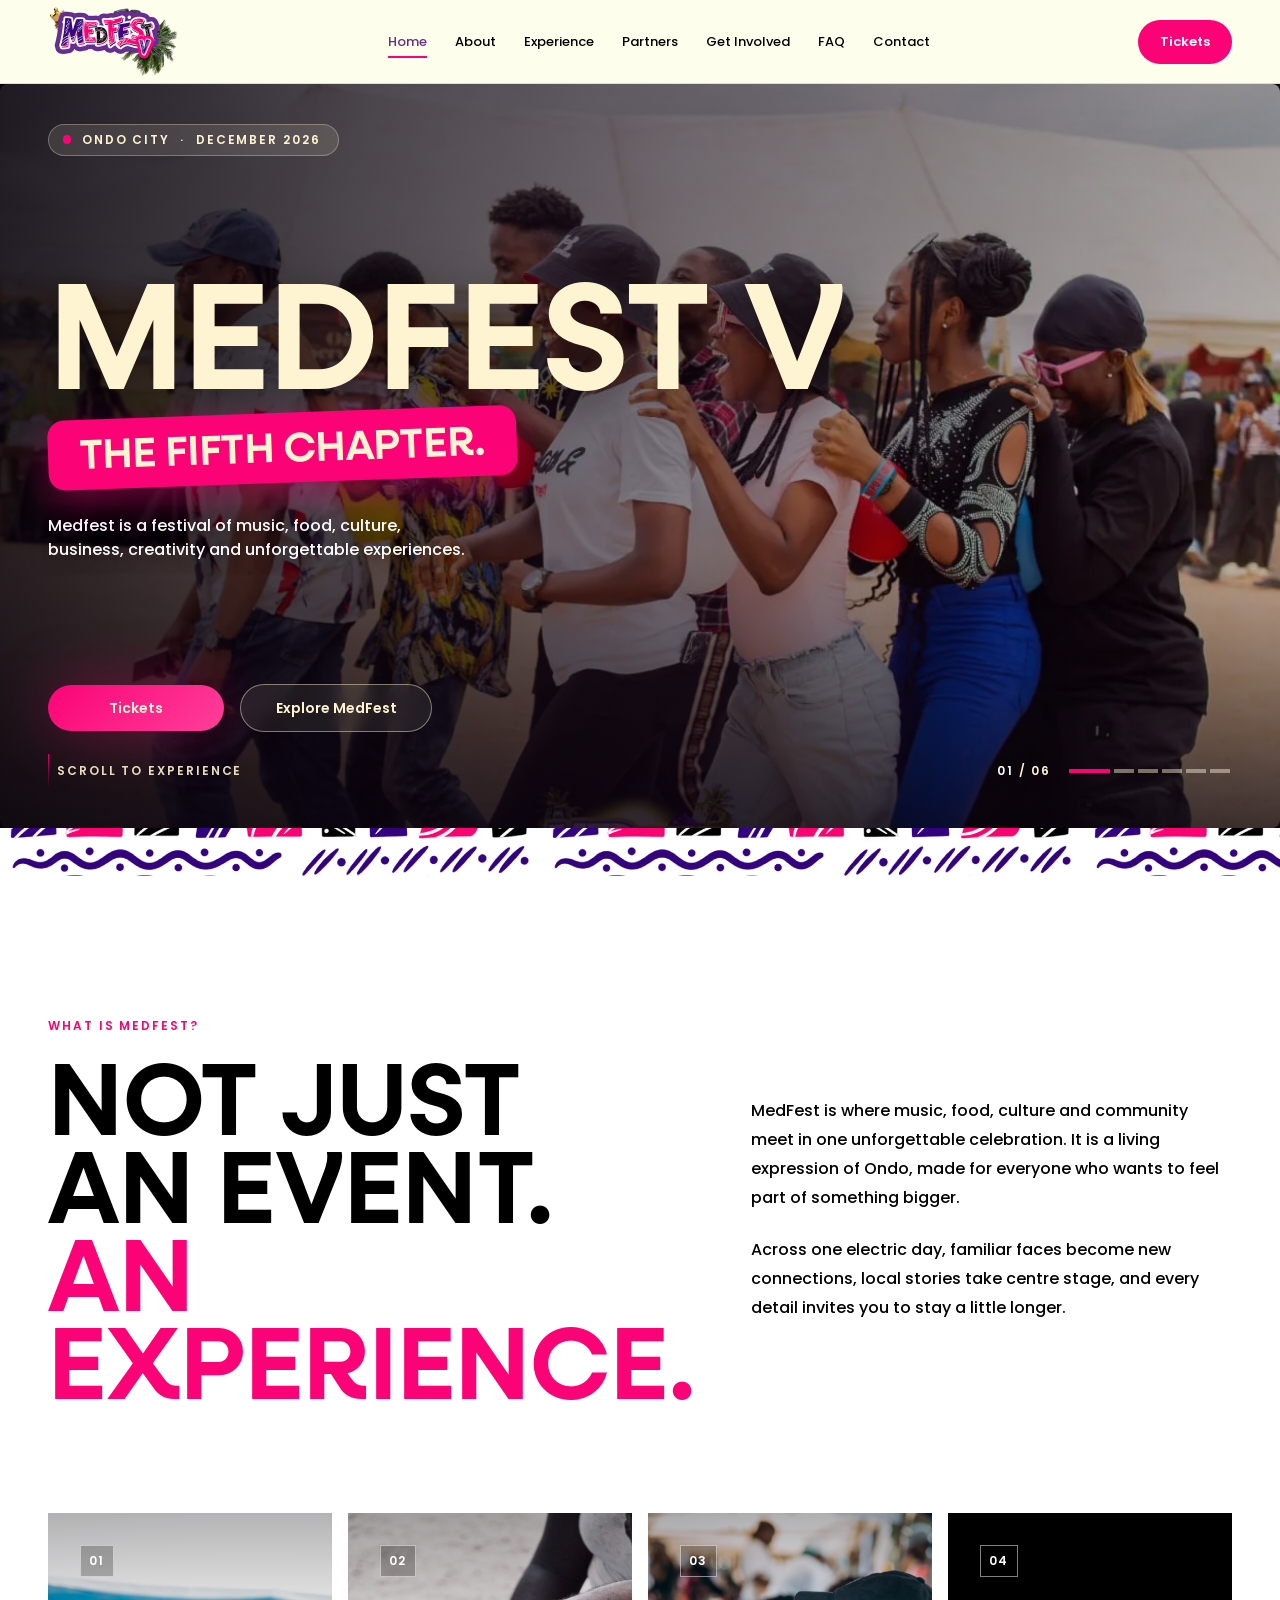
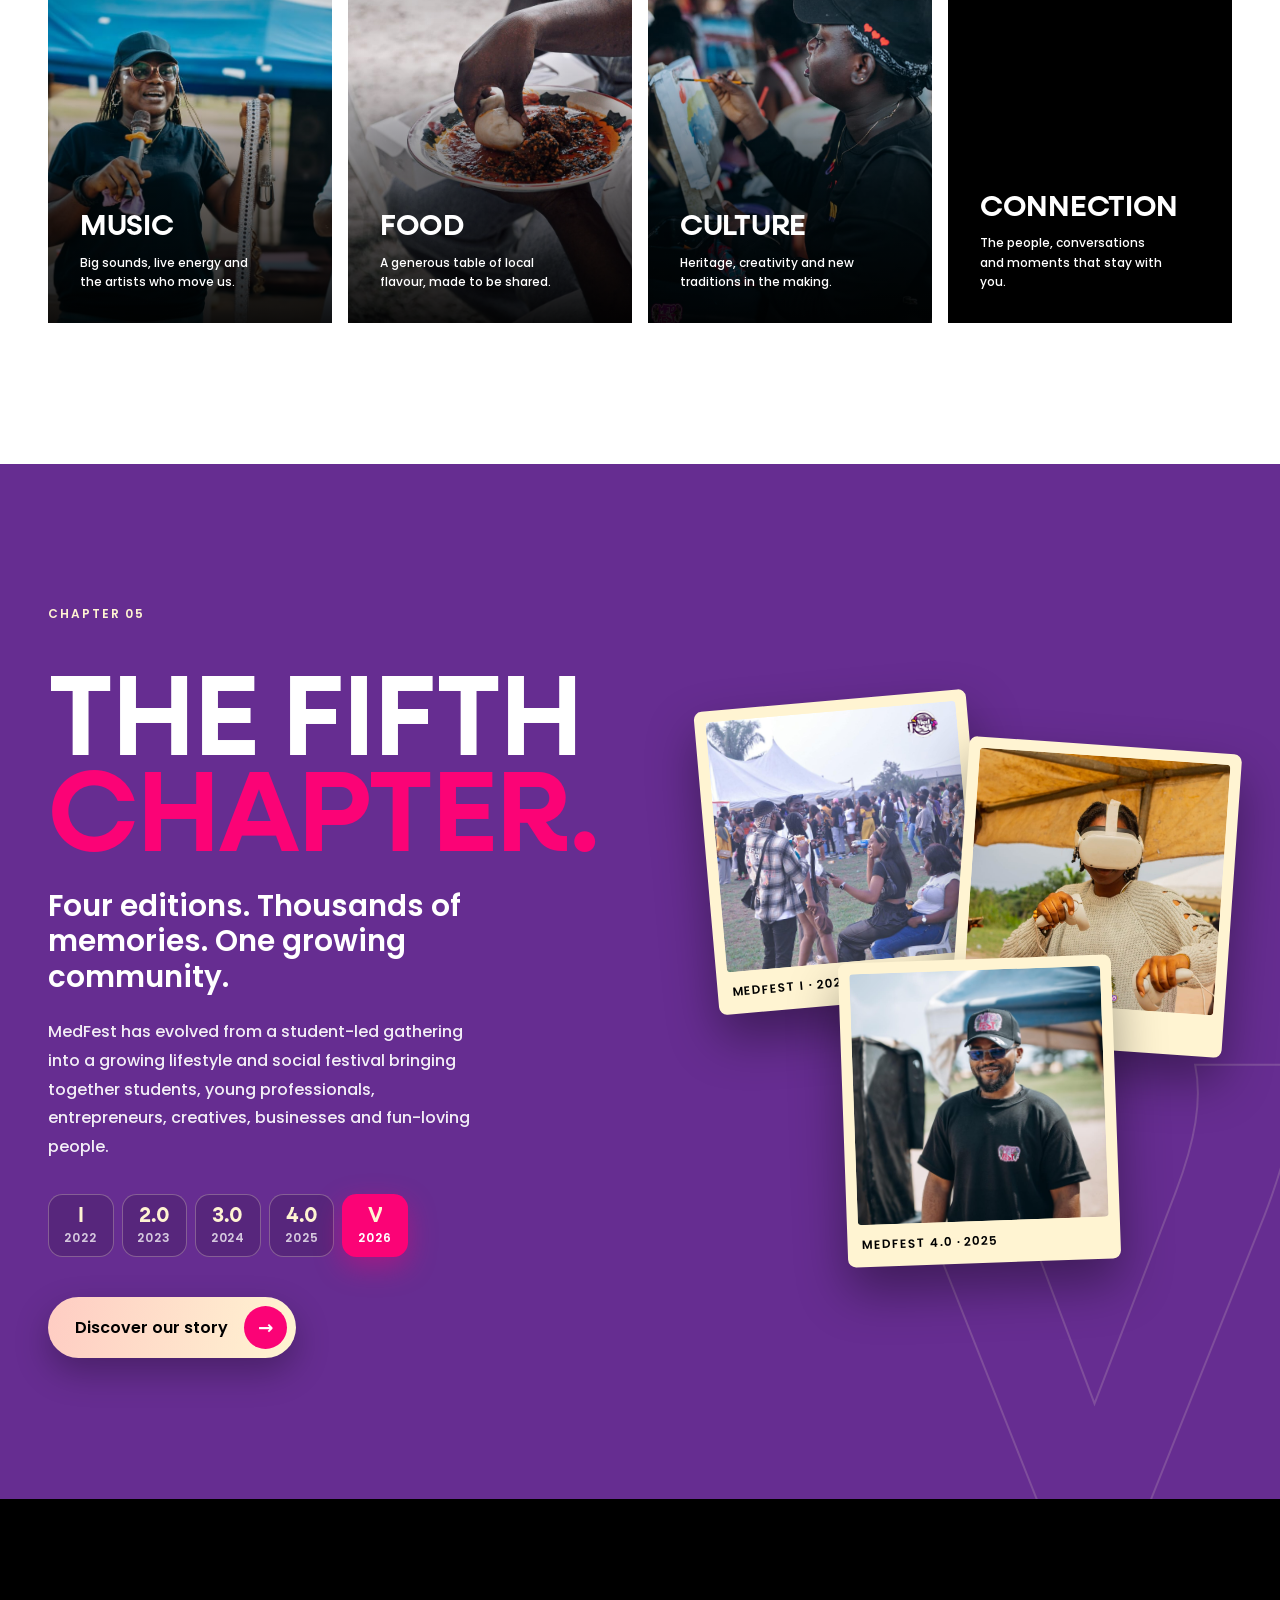
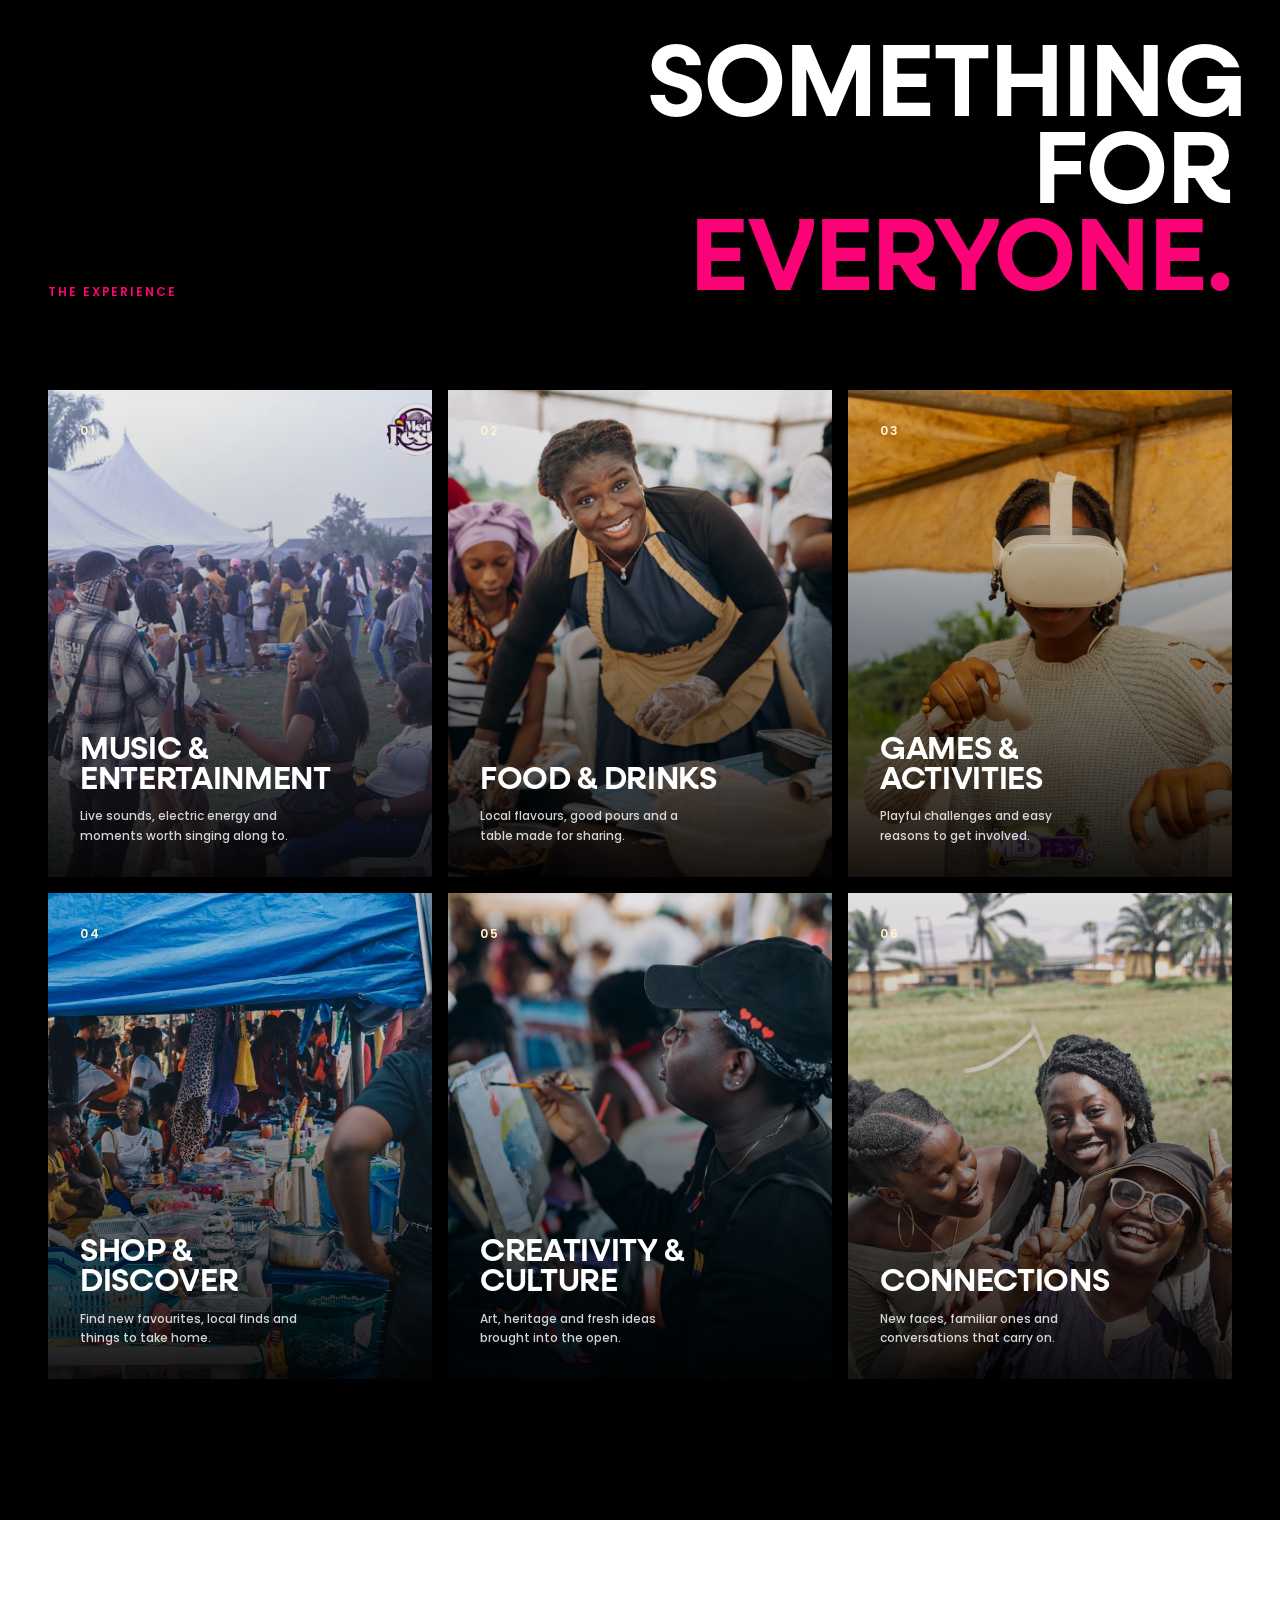
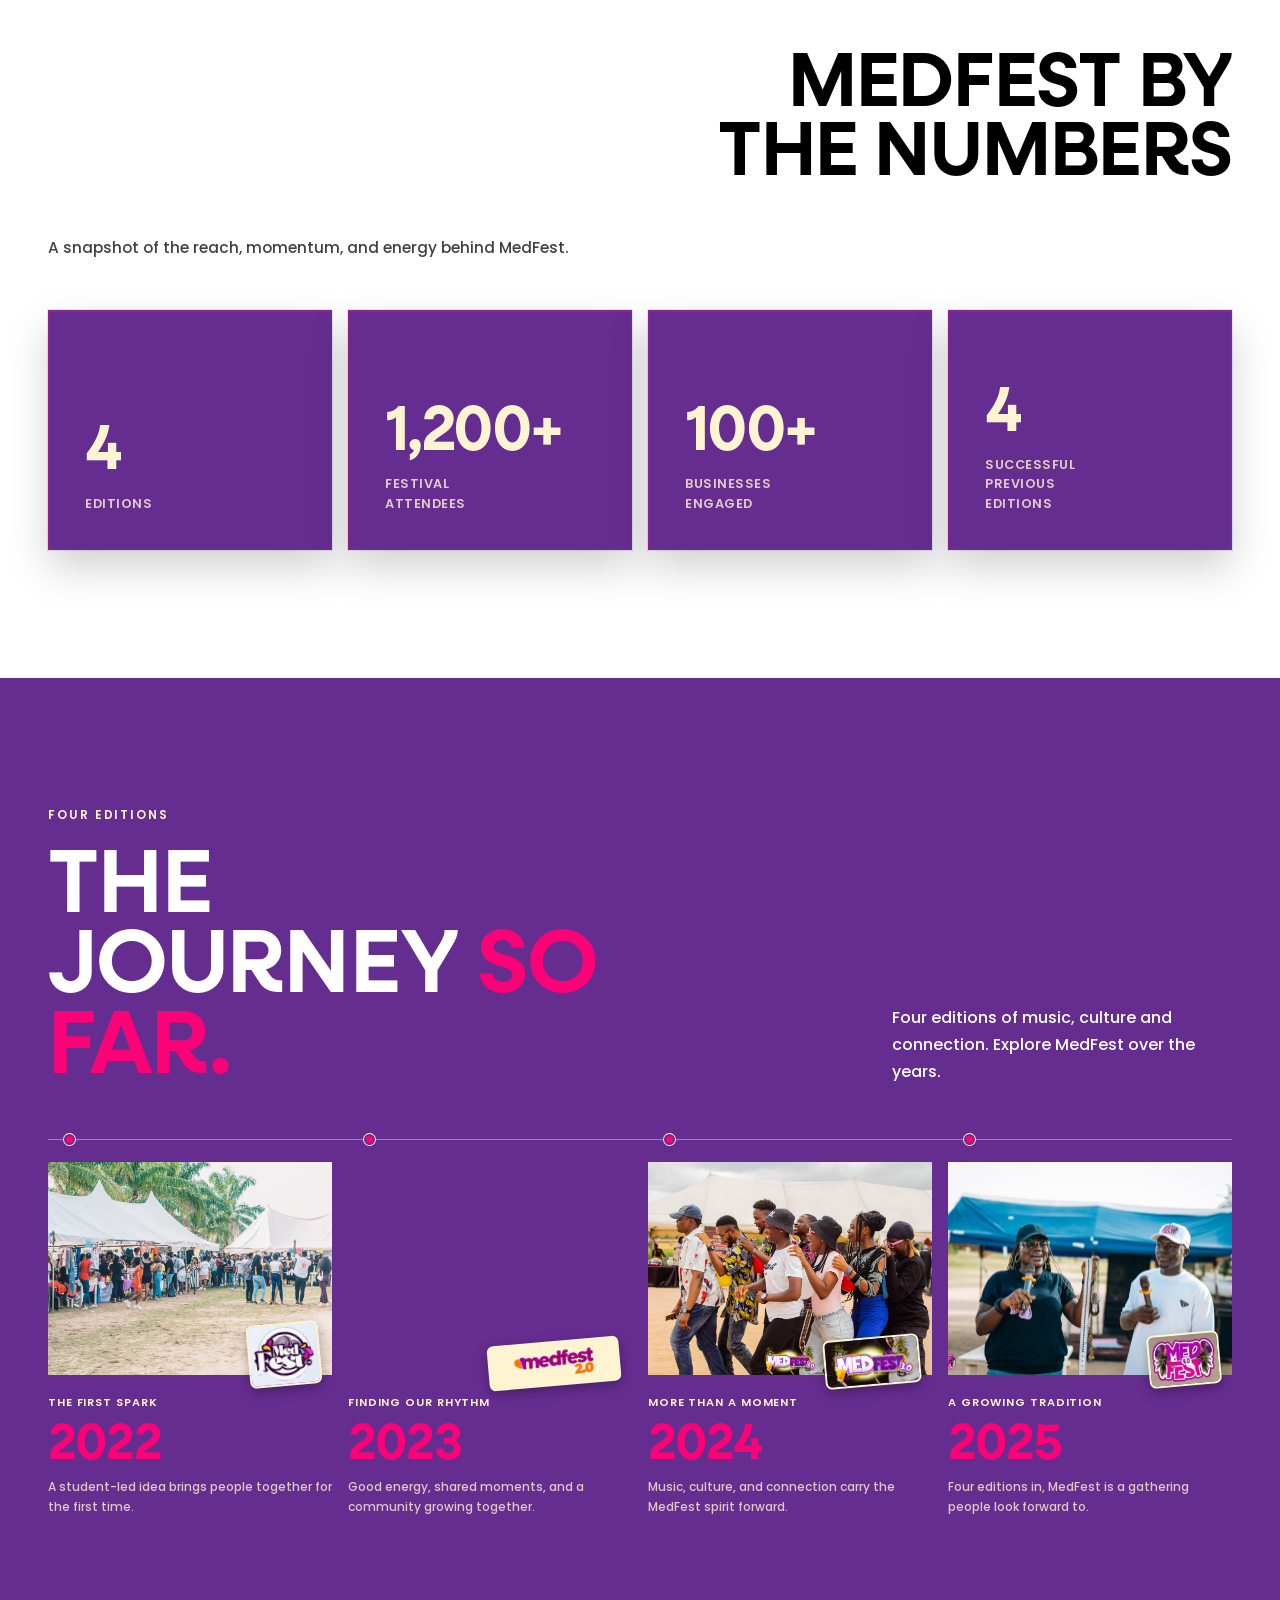
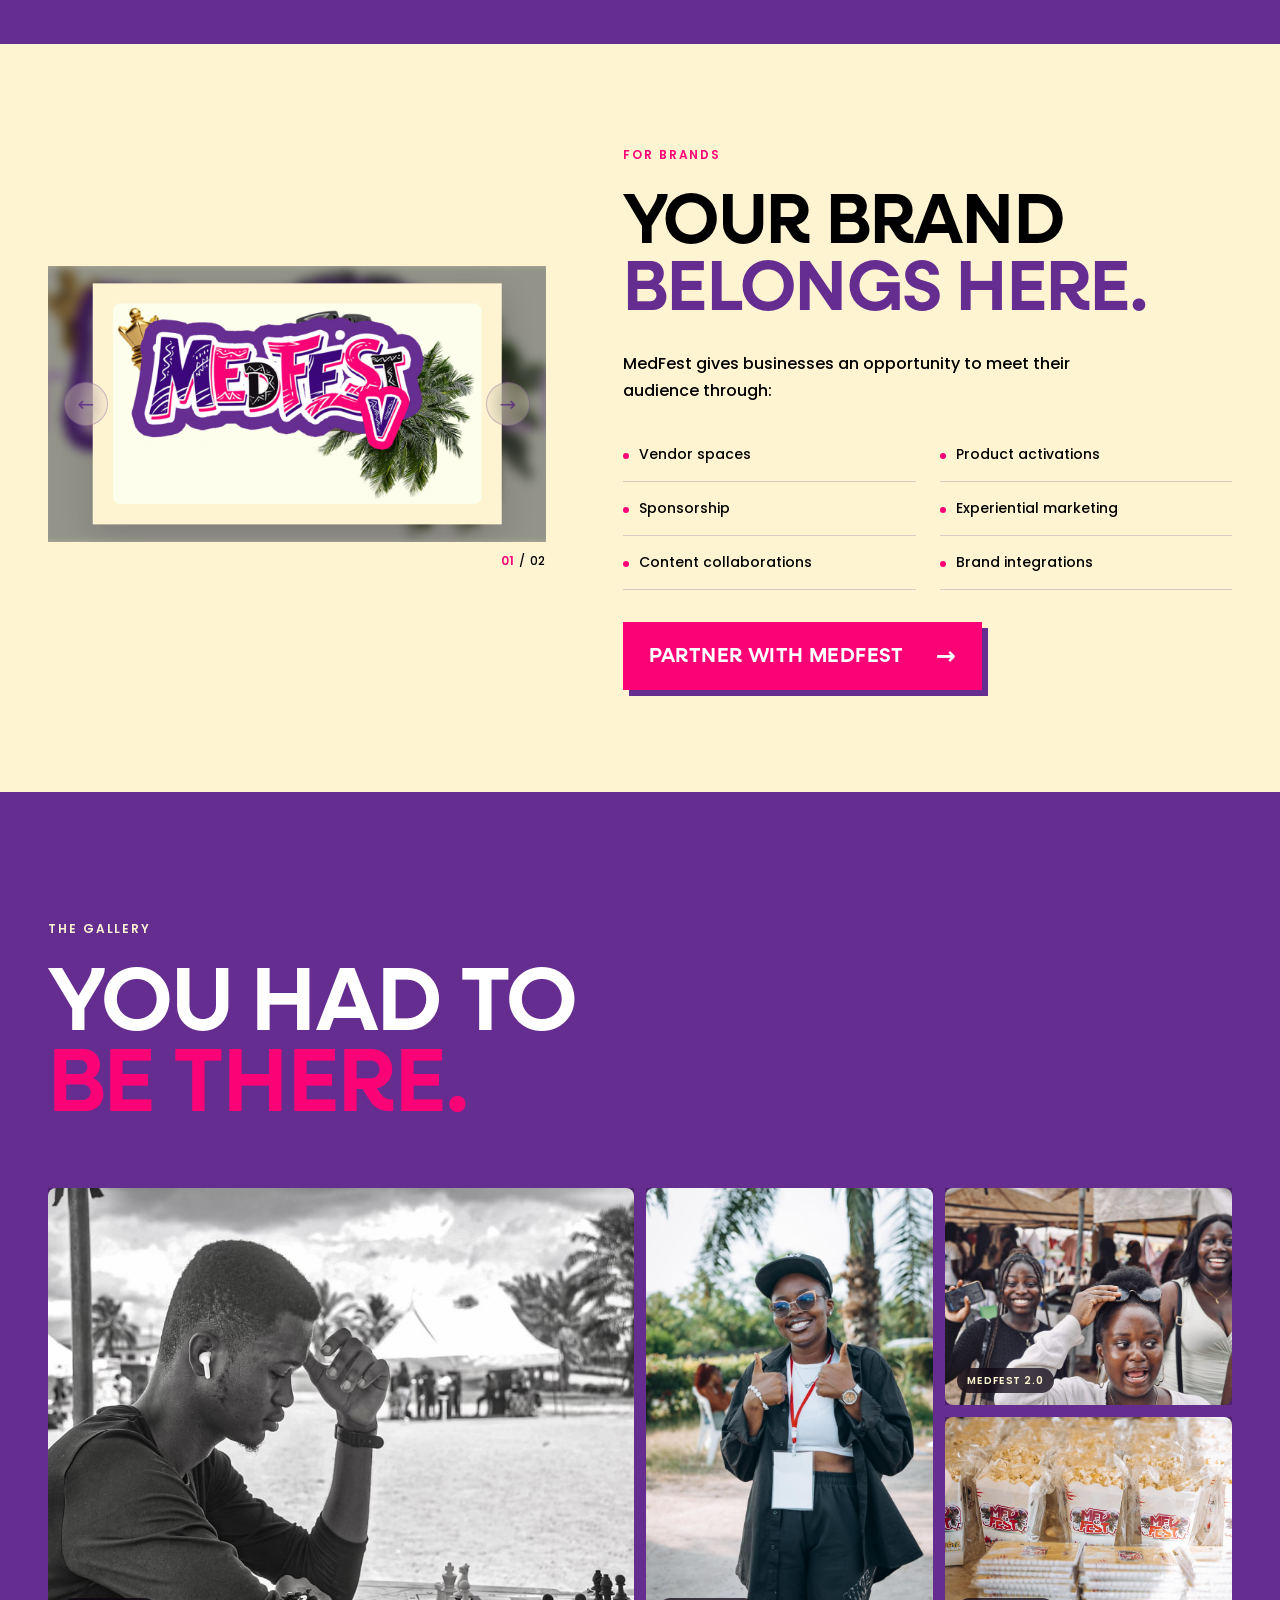
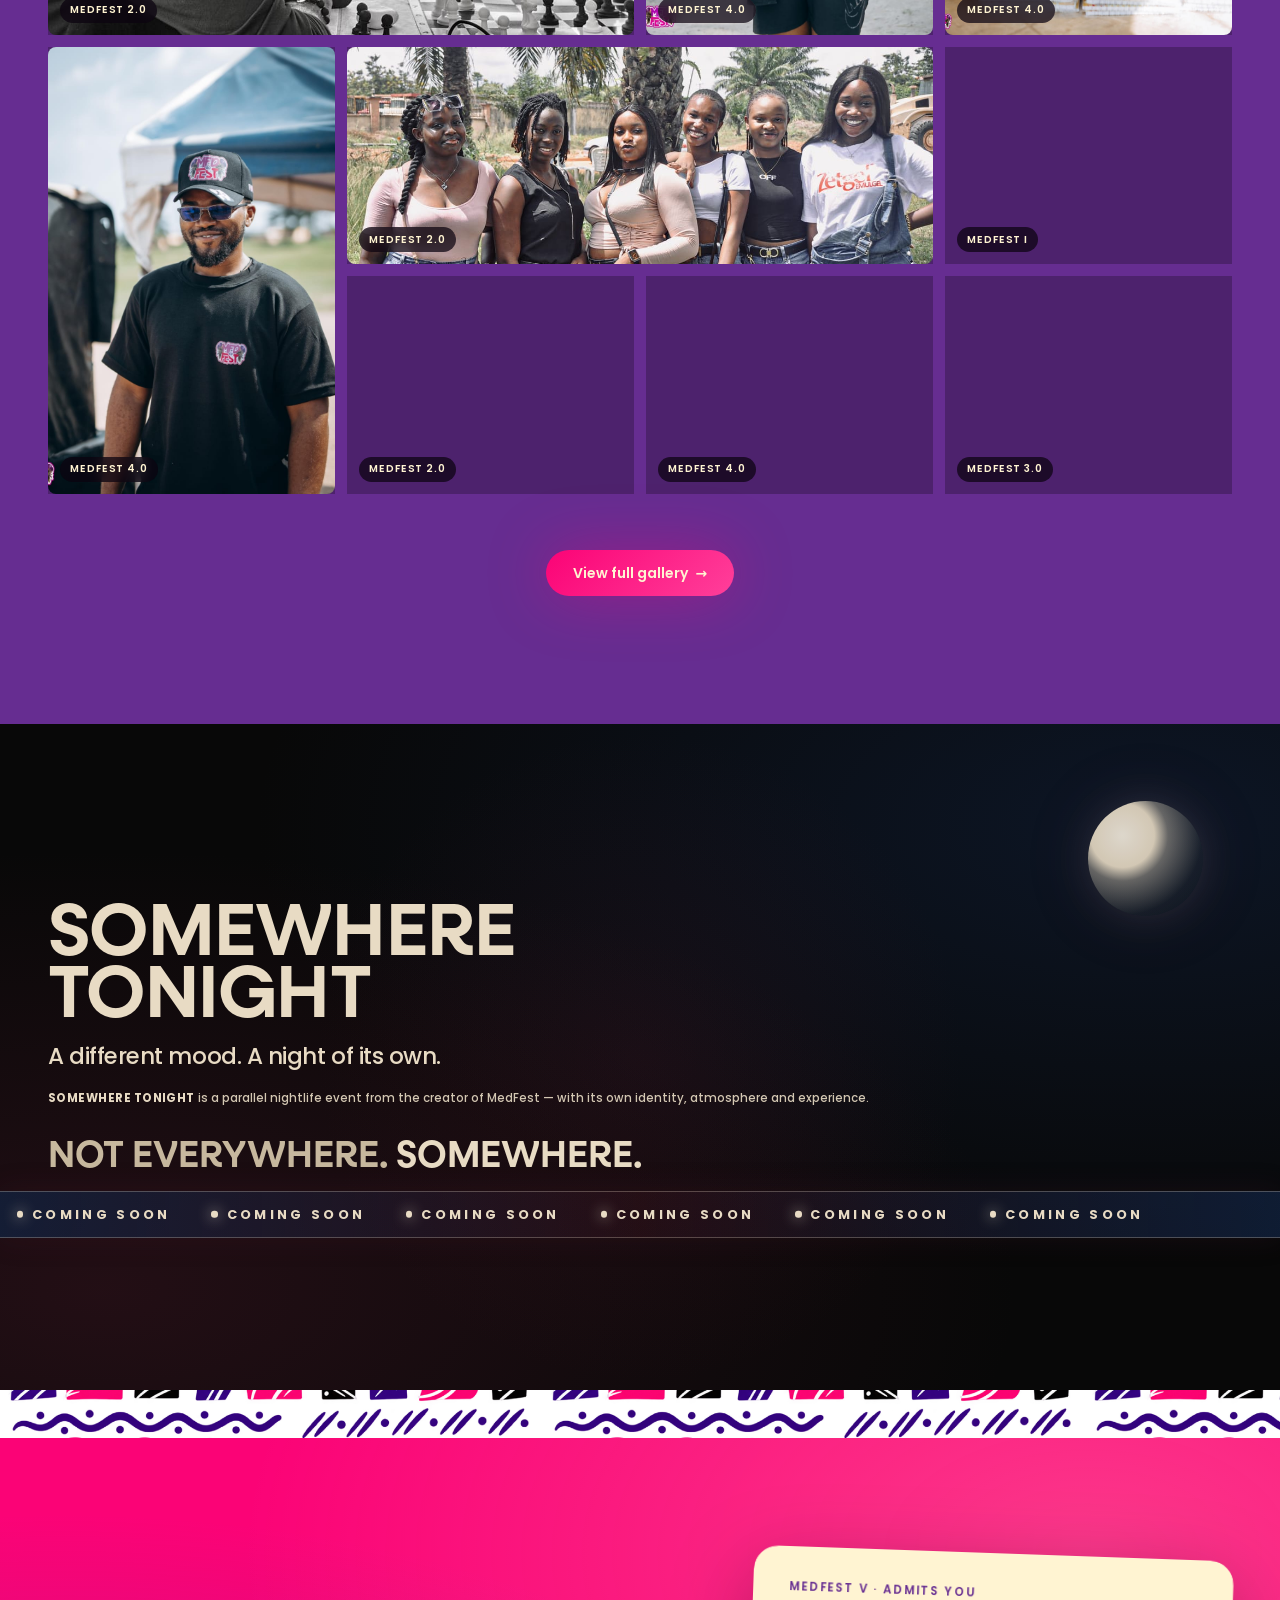
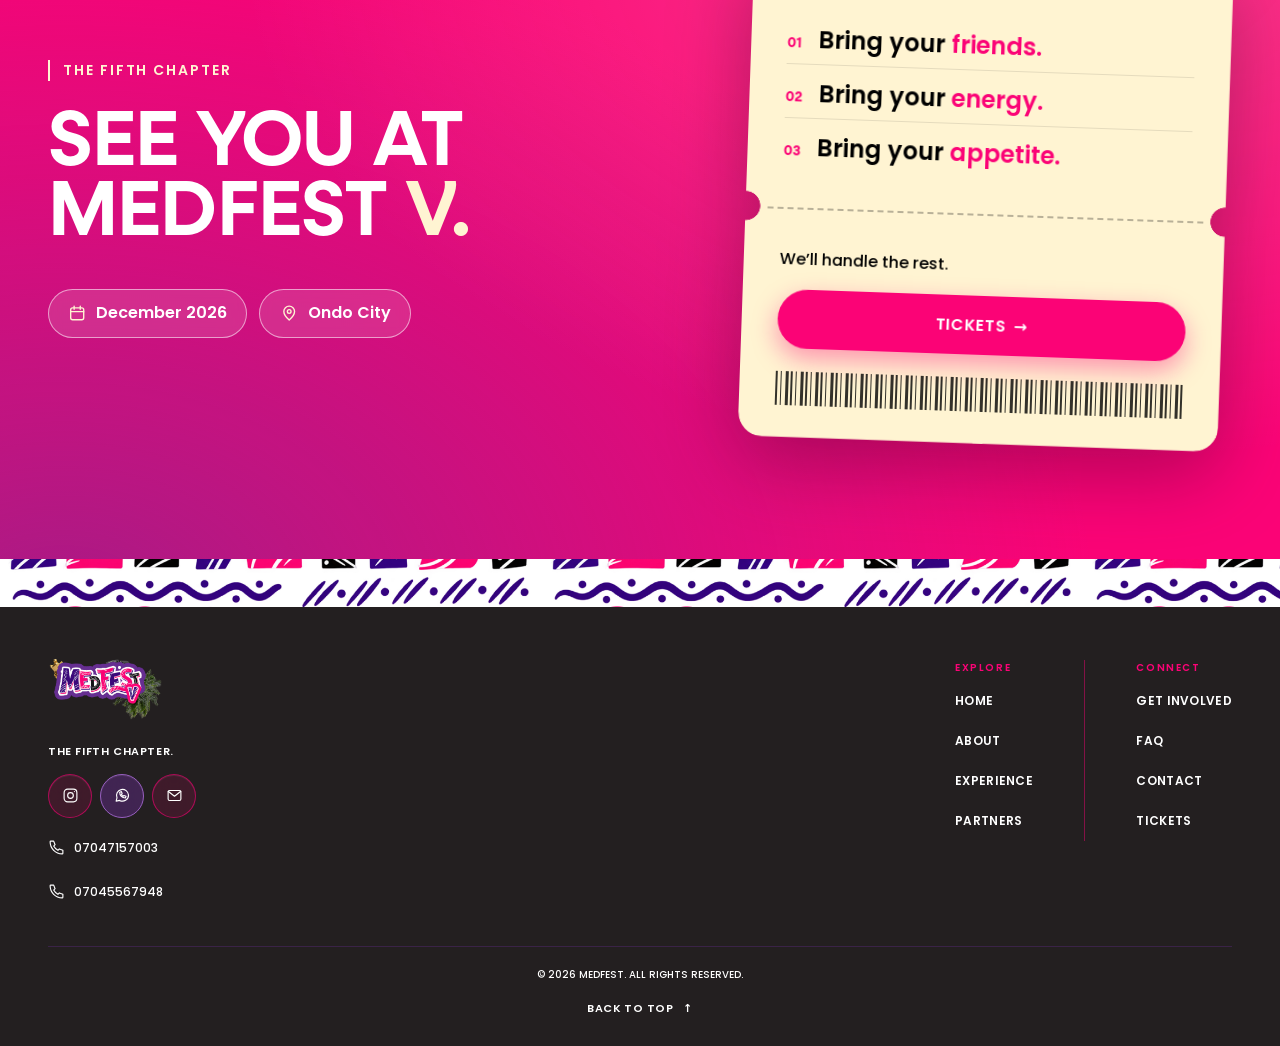
==== commit a2856f07: "i adde notification Panel" ====
--- a/index.html
+++ b/index.html
@@ -3,12 +3,23 @@
   <head>
     <meta charset="UTF-8" />
     <meta name="viewport" content="width=device-width, initial-scale=1.0" />
-    <title>MedFest V | MedFestNG — Festival in Ondo City, Nigeria · Dec 2026</title>
-    <meta name="description" content="MedFest V — The Fifth Chapter. MedFest Nigeria (MedFestNG): the music, food, culture and business festival in Ondo City, Ondo State. December 2026." />
-    <meta name="keywords" content="MedFest, MedFestNG, MedFest Nigeria, MedFest UNIMED, MedFest Ondo, MedFest V, MedFest 2026, MedFest Ondo City, Ondo festival, Ondo City events, December 2026 festival Nigeria, music food culture festival Nigeria, lifestyle festival Ondo State, MedFest tickets, MedFest vendors, MedFest partnerships" />
+    <title>
+      MedFest V | MedFestNG — Festival in Ondo City, Nigeria · Dec 2026
+    </title>
+    <meta
+      name="description"
+      content="MedFest V — The Fifth Chapter. MedFest Nigeria (MedFestNG): the music, food, culture and business festival in Ondo City, Ondo State. December 2026."
+    />
+    <meta
+      name="keywords"
+      content="MedFest, MedFestNG, MedFest Nigeria, MedFest UNIMED, MedFest Ondo, MedFest V, MedFest 2026, MedFest Ondo City, Ondo festival, Ondo City events, December 2026 festival Nigeria, music food culture festival Nigeria, lifestyle festival Ondo State, MedFest tickets, MedFest vendors, MedFest partnerships"
+    />
     <meta name="author" content="MedFest (MedFestNG)" />
     <meta name="application-name" content="MedFest" />
-    <meta name="robots" content="index, follow, max-image-preview:large, max-snippet:-1, max-video-preview:-1" />
+    <meta
+      name="robots"
+      content="index, follow, max-image-preview:large, max-snippet:-1, max-video-preview:-1"
+    />
     <link rel="canonical" href="https://medfest.ng/" />
     <link rel="alternate" hreflang="en-NG" href="https://medfest.ng/" />
     <link rel="alternate" hreflang="x-default" href="https://medfest.ng/" />
@@ -17,212 +28,251 @@
     <meta property="og:type" content="website" />
     <meta property="og:site_name" content="MedFest" />
     <meta property="og:locale" content="en_NG" />
-    <meta property="og:title" content="MedFest V | MedFestNG — Festival in Ondo City, Nigeria · Dec 2026" />
-    <meta property="og:description" content="MedFest V — The Fifth Chapter. MedFest Nigeria (MedFestNG): the music, food, culture and business festival in Ondo City, Ondo State. December 2026." />
+    <meta
+      property="og:title"
+      content="MedFest V | MedFestNG — Festival in Ondo City, Nigeria · Dec 2026"
+    />
+    <meta
+      property="og:description"
+      content="MedFest V — The Fifth Chapter. MedFest Nigeria (MedFestNG): the music, food, culture and business festival in Ondo City, Ondo State. December 2026."
+    />
     <meta property="og:url" content="https://medfest.ng/" />
-    <meta property="og:image" content="https://medfest.ng/assets/images/og/medfest-og.jpg" />
+    <meta
+      property="og:image"
+      content="https://medfest.ng/assets/images/og/medfest-og.jpg"
+    />
     <meta property="og:image:width" content="1200" />
     <meta property="og:image:height" content="630" />
     <meta property="og:image:type" content="image/jpeg" />
-    <meta property="og:image:secure_url" content="https://medfest.ng/assets/images/og/medfest-og.jpg" />
-    <meta property="og:image:alt" content="MedFest V festival crowd in Ondo City, Nigeria" />
+    <meta
+      property="og:image:secure_url"
+      content="https://medfest.ng/assets/images/og/medfest-og.jpg"
+    />
+    <meta
+      property="og:image:alt"
+      content="MedFest V festival crowd in Ondo City, Nigeria"
+    />
     <meta name="twitter:card" content="summary_large_image" />
-    <meta name="twitter:title" content="MedFest V | MedFestNG — Festival in Ondo City, Nigeria · Dec 2026" />
-    <meta name="twitter:description" content="MedFest V — The Fifth Chapter. MedFest Nigeria (MedFestNG): the music, food, culture and business festival in Ondo City, Ondo State. December 2026." />
-    <meta name="twitter:image" content="https://medfest.ng/assets/images/og/medfest-og.jpg" />
+    <meta
+      name="twitter:title"
+      content="MedFest V | MedFestNG — Festival in Ondo City, Nigeria · Dec 2026"
+    />
+    <meta
+      name="twitter:description"
+      content="MedFest V — The Fifth Chapter. MedFest Nigeria (MedFestNG): the music, food, culture and business festival in Ondo City, Ondo State. December 2026."
+    />
+    <meta
+      name="twitter:image"
+      content="https://medfest.ng/assets/images/og/medfest-og.jpg"
+    />
     <!-- Paste your Google Search Console / Bing verification tag here (see SEO-README.md):
     <meta name="google-site-verification" content="YOUR_CODE" />
     <meta name="msvalidate.01" content="YOUR_CODE" />
     -->
     <script type="application/ld+json">
-{
-  "@context": "https://schema.org",
-  "@graph": [
-    {
-      "@type": "Organization",
-      "@id": "https://medfest.ng/#organization",
-      "name": "MedFest",
-      "alternateName": [
-        "MedFestNG",
-        "MedFest Nigeria",
-        "MedFest UNIMED",
-        "MedFestUnimed",
-        "MedFest Ondo",
-        "MedFest V"
-      ],
-      "legalName": "MedFest",
-      "url": "https://medfest.ng/",
-      "logo": {
-        "@type": "ImageObject",
-        "url": "https://medfest.ng/assets/icons/icon-512.png",
-        "width": 512,
-        "height": 512
-      },
-      "image": "https://medfest.ng/assets/images/og/medfest-og.jpg",
-      "description": "MedFest (also written MedFestNG, MedFest Nigeria, MedFest UNIMED or MedFest Ondo) is an annual lifestyle and social festival in Ondo City, Ondo State, Nigeria, celebrating music, food, culture, creativity, business and connection. It began in 2022 as a student-led idea and has run four editions.",
-      "foundingDate": "2022",
-      "founder": {
-        "@type": "Person",
-        "name": "Dr Oluwajoba Aina",
-        "jobTitle": "Founder & Convener"
-      },
-      "email": "medfestunimed@gmail.com",
-      "telephone": "+2347045567948",
-      "sameAs": [
-        "https://www.instagram.com/medfestng_/"
-      ],
-      "address": {
-        "@type": "PostalAddress",
-        "addressLocality": "Ondo City",
-        "addressRegion": "Ondo State",
-        "addressCountry": "NG"
-      },
-      "areaServed": {
-        "@type": "AdministrativeArea",
-        "name": "Ondo State, Nigeria"
-      },
-      "knowsAbout": [
-        "Music festivals",
-        "Food festivals",
-        "Nigerian culture",
-        "Brand activations",
-        "Experiential marketing"
-      ],
-      "contactPoint": [
-        {
-          "@type": "ContactPoint",
-          "contactType": "customer support",
-          "telephone": "+2347045567948",
-          "email": "medfestunimed@gmail.com",
-          "areaServed": "NG",
-          "availableLanguage": "English"
-        }
-      ]
-    },
-    {
-      "@type": "WebSite",
-      "@id": "https://medfest.ng/#website",
-      "url": "https://medfest.ng/",
-      "name": "MedFest",
-      "alternateName": [
-        "MedFestNG",
-        "MedFest Nigeria",
-        "MedFest UNIMED",
-        "MedFest Ondo",
-        "MedFest V"
-      ],
-      "inLanguage": "en-NG",
-      "publisher": {
-        "@id": "https://medfest.ng/#organization"
+      {
+        "@context": "https://schema.org",
+        "@graph": [
+          {
+            "@type": "Organization",
+            "@id": "https://medfest.ng/#organization",
+            "name": "MedFest",
+            "alternateName": [
+              "MedFestNG",
+              "MedFest Nigeria",
+              "MedFest UNIMED",
+              "MedFestUnimed",
+              "MedFest Ondo",
+              "MedFest V"
+            ],
+            "legalName": "MedFest",
+            "url": "https://medfest.ng/",
+            "logo": {
+              "@type": "ImageObject",
+              "url": "https://medfest.ng/assets/icons/icon-512.png",
+              "width": 512,
+              "height": 512
+            },
+            "image": "https://medfest.ng/assets/images/og/medfest-og.jpg",
+            "description": "MedFest (also written MedFestNG, MedFest Nigeria, MedFest UNIMED or MedFest Ondo) is an annual lifestyle and social festival in Ondo City, Ondo State, Nigeria, celebrating music, food, culture, creativity, business and connection. It began in 2022 as a student-led idea and has run four editions.",
+            "foundingDate": "2022",
+            "founder": {
+              "@type": "Person",
+              "name": "Dr Oluwajoba Aina",
+              "jobTitle": "Founder & Convener"
+            },
+            "email": "medfestunimed@gmail.com",
+            "telephone": "+2347045567948",
+            "sameAs": ["https://www.instagram.com/medfestng_/"],
+            "address": {
+              "@type": "PostalAddress",
+              "addressLocality": "Ondo City",
+              "addressRegion": "Ondo State",
+              "addressCountry": "NG"
+            },
+            "areaServed": {
+              "@type": "AdministrativeArea",
+              "name": "Ondo State, Nigeria"
+            },
+            "knowsAbout": [
+              "Music festivals",
+              "Food festivals",
+              "Nigerian culture",
+              "Brand activations",
+              "Experiential marketing"
+            ],
+            "contactPoint": [
+              {
+                "@type": "ContactPoint",
+                "contactType": "customer support",
+                "telephone": "+2347045567948",
+                "email": "medfestunimed@gmail.com",
+                "areaServed": "NG",
+                "availableLanguage": "English"
+              }
+            ]
+          },
+          {
+            "@type": "WebSite",
+            "@id": "https://medfest.ng/#website",
+            "url": "https://medfest.ng/",
+            "name": "MedFest",
+            "alternateName": [
+              "MedFestNG",
+              "MedFest Nigeria",
+              "MedFest UNIMED",
+              "MedFest Ondo",
+              "MedFest V"
+            ],
+            "inLanguage": "en-NG",
+            "publisher": {
+              "@id": "https://medfest.ng/#organization"
+            }
+          },
+          {
+            "@type": "Event",
+            "@id": "https://medfest.ng/#medfest-v",
+            "name": "MedFest V — The Fifth Chapter",
+            "alternateName": [
+              "MedFest 5",
+              "MedFest V 2026",
+              "MedFestNG 2026",
+              "MedFest Nigeria 2026",
+              "MedFest Ondo 2026"
+            ],
+            "description": "MedFest V is the fifth edition of MedFest (MedFestNG), a festival of music, food, culture, business, creativity and unforgettable experiences in Ondo City, Ondo State, Nigeria, happening in December 2026.",
+            "startDate": "2026-12",
+            "eventStatus": "https://schema.org/EventScheduled",
+            "eventAttendanceMode": "https://schema.org/OfflineEventAttendanceMode",
+            "location": {
+              "@type": "Place",
+              "name": "Ondo City, Ondo State, Nigeria (venue to be announced)",
+              "address": {
+                "@type": "PostalAddress",
+                "addressLocality": "Ondo City",
+                "addressRegion": "Ondo State",
+                "addressCountry": "NG"
+              }
+            },
+            "image": ["https://medfest.ng/assets/images/og/medfest-og.jpg"],
+            "inLanguage": "en-NG",
+            "organizer": {
+              "@id": "https://medfest.ng/#organization"
+            },
+            "url": "https://medfest.ng/"
+          },
+          {
+            "@type": "WebPage",
+            "@id": "https://medfest.ng/#webpage",
+            "url": "https://medfest.ng/",
+            "name": "MedFest V | MedFestNG — Festival in Ondo City, Nigeria · Dec 2026",
+            "description": "MedFest V — The Fifth Chapter. MedFest Nigeria (MedFestNG): the music, food, culture and business festival in Ondo City, Ondo State. December 2026.",
+            "inLanguage": "en-NG",
+            "isPartOf": {
+              "@id": "https://medfest.ng/#website"
+            },
+            "about": {
+              "@id": "https://medfest.ng/#organization"
+            },
+            "primaryImageOfPage": {
+              "@type": "ImageObject",
+              "url": "https://medfest.ng/assets/images/og/medfest-og.jpg",
+              "width": 1200,
+              "height": 630
+            },
+            "mainEntity": {
+              "@id": "https://medfest.ng/#medfest-v"
+            }
+          },
+          {
+            "@type": "SiteNavigationElement",
+            "name": "Main navigation",
+            "hasPart": [
+              {
+                "@type": "WebPage",
+                "name": "About",
+                "url": "https://medfest.ng/pages/about.html"
+              },
+              {
+                "@type": "WebPage",
+                "name": "Experience",
+                "url": "https://medfest.ng/pages/experience.html"
+              },
+              {
+                "@type": "WebPage",
+                "name": "Partners",
+                "url": "https://medfest.ng/pages/partners.html"
+              },
+              {
+                "@type": "WebPage",
+                "name": "Get Involved",
+                "url": "https://medfest.ng/pages/get-involved.html"
+              },
+              {
+                "@type": "WebPage",
+                "name": "FAQ",
+                "url": "https://medfest.ng/pages/faq.html"
+              },
+              {
+                "@type": "WebPage",
+                "name": "Contact",
+                "url": "https://medfest.ng/pages/contact.html"
+              },
+              {
+                "@type": "WebPage",
+                "name": "Gallery",
+                "url": "https://medfest.ng/pages/gallery.html"
+              }
+            ]
+          }
+        ]
       }
-    },
-    {
-      "@type": "Event",
-      "@id": "https://medfest.ng/#medfest-v",
-      "name": "MedFest V — The Fifth Chapter",
-      "alternateName": [
-        "MedFest 5",
-        "MedFest V 2026",
-        "MedFestNG 2026",
-        "MedFest Nigeria 2026",
-        "MedFest Ondo 2026"
-      ],
-      "description": "MedFest V is the fifth edition of MedFest (MedFestNG), a festival of music, food, culture, business, creativity and unforgettable experiences in Ondo City, Ondo State, Nigeria, happening in December 2026.",
-      "startDate": "2026-12",
-      "eventStatus": "https://schema.org/EventScheduled",
-      "eventAttendanceMode": "https://schema.org/OfflineEventAttendanceMode",
-      "location": {
-        "@type": "Place",
-        "name": "Ondo City, Ondo State, Nigeria (venue to be announced)",
-        "address": {
-          "@type": "PostalAddress",
-          "addressLocality": "Ondo City",
-          "addressRegion": "Ondo State",
-          "addressCountry": "NG"
-        }
-      },
-      "image": [
-        "https://medfest.ng/assets/images/og/medfest-og.jpg"
-      ],
-      "inLanguage": "en-NG",
-      "organizer": {
-        "@id": "https://medfest.ng/#organization"
-      },
-      "url": "https://medfest.ng/"
-    },
-    {
-      "@type": "WebPage",
-      "@id": "https://medfest.ng/#webpage",
-      "url": "https://medfest.ng/",
-      "name": "MedFest V | MedFestNG — Festival in Ondo City, Nigeria · Dec 2026",
-      "description": "MedFest V — The Fifth Chapter. MedFest Nigeria (MedFestNG): the music, food, culture and business festival in Ondo City, Ondo State. December 2026.",
-      "inLanguage": "en-NG",
-      "isPartOf": {
-        "@id": "https://medfest.ng/#website"
-      },
-      "about": {
-        "@id": "https://medfest.ng/#organization"
-      },
-      "primaryImageOfPage": {
-        "@type": "ImageObject",
-        "url": "https://medfest.ng/assets/images/og/medfest-og.jpg",
-        "width": 1200,
-        "height": 630
-      },
-      "mainEntity": {
-        "@id": "https://medfest.ng/#medfest-v"
-      }
-    },
-    {
-      "@type": "SiteNavigationElement",
-      "name": "Main navigation",
-      "hasPart": [
-        {
-          "@type": "WebPage",
-          "name": "About",
-          "url": "https://medfest.ng/pages/about.html"
-        },
-        {
-          "@type": "WebPage",
-          "name": "Experience",
-          "url": "https://medfest.ng/pages/experience.html"
-        },
-        {
-          "@type": "WebPage",
-          "name": "Partners",
-          "url": "https://medfest.ng/pages/partners.html"
-        },
-        {
-          "@type": "WebPage",
-          "name": "Get Involved",
-          "url": "https://medfest.ng/pages/get-involved.html"
-        },
-        {
-          "@type": "WebPage",
-          "name": "FAQ",
-          "url": "https://medfest.ng/pages/faq.html"
-        },
-        {
-          "@type": "WebPage",
-          "name": "Contact",
-          "url": "https://medfest.ng/pages/contact.html"
-        },
-        {
-          "@type": "WebPage",
-          "name": "Gallery",
-          "url": "https://medfest.ng/pages/gallery.html"
-        }
-      ]
-    }
-  ]
-}
     </script>
     <link rel="icon" href="favicon.ico" sizes="48x48" />
-    <link rel="icon" type="image/png" sizes="48x48" href="assets/icons/favicon-48x48.png" />
-    <link rel="icon" type="image/png" sizes="96x96" href="assets/icons/favicon-96x96.png" />
-    <link rel="icon" type="image/png" sizes="192x192" href="assets/icons/favicon-192x192.png" />
+    <link
+      rel="icon"
+      type="image/png"
+      sizes="48x48"
+      href="assets/icons/favicon-48x48.png"
+    />
+    <link
+      rel="icon"
+      type="image/png"
+      sizes="96x96"
+      href="assets/icons/favicon-96x96.png"
+    />
+    <link
+      rel="icon"
+      type="image/png"
+      sizes="192x192"
+      href="assets/icons/favicon-192x192.png"
+    />
     <link rel="icon" type="image/svg+xml" href="assets/icons/favicon.svg" />
-    <link rel="apple-touch-icon" sizes="180x180" href="assets/icons/apple-touch-icon.png" />
+    <link
+      rel="apple-touch-icon"
+      sizes="180x180"
+      href="assets/icons/apple-touch-icon.png"
+    />
     <link rel="manifest" href="site.webmanifest" />
     <meta name="theme-color" content="#662d91" />
     <link rel="preconnect" href="https://fonts.googleapis.com" />
@@ -231,7 +281,14 @@
       href="https://fonts.googleapis.com/css2?family=Poppins:wght@500;600&display=swap"
       rel="stylesheet"
     />
-    <link rel="preload" as="image" href="assets/images/hero/hero-1-1280.webp" imagesrcset="assets/images/hero/hero-1-720.webp 720w, assets/images/hero/hero-1-1280.webp 1280w" imagesizes="100vw" fetchpriority="high" />
+    <link
+      rel="preload"
+      as="image"
+      href="assets/images/hero/hero-1-1280.webp"
+      imagesrcset="assets/images/hero/hero-1-720.webp 720w, assets/images/hero/hero-1-1280.webp 1280w"
+      imagesizes="100vw"
+      fetchpriority="high"
+    />
     <link rel="stylesheet" href="css/reset.css" />
     <link rel="stylesheet" href="css/variables.css" />
     <link rel="stylesheet" href="css/global.css" />
@@ -244,7 +301,21 @@
   </head>
   <body class="navigation-only homepage">
     <header>
-      <noscript><nav aria-label="MedFest site links"><a href="https://medfest.ng/">Home</a> <a href="https://medfest.ng/pages/about.html">About</a> <a href="https://medfest.ng/pages/experience.html">Experience</a> <a href="https://medfest.ng/pages/gallery.html">Gallery</a> <a href="https://medfest.ng/pages/partners.html">Partners</a> <a href="https://medfest.ng/pages/get-involved.html">Get Involved</a> <a href="https://medfest.ng/pages/faq.html">FAQ</a> <a href="https://medfest.ng/pages/contact.html">Contact</a> <a href="https://medfest.ng/">MedFest Nigeria (MedFestNG), Ondo City</a></nav></noscript>
+      <noscript
+        ><nav aria-label="MedFest site links">
+          <a href="https://medfest.ng/">Home</a>
+          <a href="https://medfest.ng/pages/about.html">About</a>
+          <a href="https://medfest.ng/pages/experience.html">Experience</a>
+          <a href="https://medfest.ng/pages/gallery.html">Gallery</a>
+          <a href="https://medfest.ng/pages/partners.html">Partners</a>
+          <a href="https://medfest.ng/pages/get-involved.html">Get Involved</a>
+          <a href="https://medfest.ng/pages/faq.html">FAQ</a>
+          <a href="https://medfest.ng/pages/contact.html">Contact</a>
+          <a href="https://medfest.ng/"
+            >MedFest Nigeria (MedFestNG), Ondo City</a
+          >
+        </nav></noscript
+      >
       <div id="navbar-root" data-root="" data-active="home"></div>
       <div id="mobile-menu-root" data-root="" data-active="home"></div>
     </header>
@@ -252,12 +323,66 @@
       <section class="hero" aria-labelledby="hero-title">
         <div class="hero__media" aria-hidden="true">
           <div class="hero__slides" data-hero-slides>
-            <img class="hero__slide is-active" src="assets/images/hero/hero-1-1280.webp" srcset="assets/images/hero/hero-1-720.webp 720w, assets/images/hero/hero-1-1280.webp 1280w" sizes="100vw" width="1280" height="867" fetchpriority="high" decoding="async" alt="" style="object-position:center 40%" />
-            <img class="hero__slide" data-src="assets/images/hero/hero-2-1280.webp" data-srcset="assets/images/hero/hero-2-720.webp 720w, assets/images/hero/hero-2-1280.webp 1280w" sizes="100vw" decoding="async" alt="" style="object-position:center 35%" />
-            <img class="hero__slide" data-src="assets/images/hero/hero-3-1280.webp" data-srcset="assets/images/hero/hero-3-720.webp 720w, assets/images/hero/hero-3-1280.webp 1280w" sizes="100vw" decoding="async" alt="" style="object-position:center 35%" />
-            <img class="hero__slide" data-src="assets/images/hero/hero-4-1280.webp" data-srcset="assets/images/hero/hero-4-720.webp 720w, assets/images/hero/hero-4-1280.webp 1280w" sizes="100vw" decoding="async" alt="" style="object-position:center 40%" />
-            <img class="hero__slide" data-src="assets/images/hero/hero-5-1280.webp" data-srcset="assets/images/hero/hero-5-720.webp 720w, assets/images/hero/hero-5-1280.webp 1280w" sizes="100vw" decoding="async" alt="" style="object-position:center 25%" />
-            <img class="hero__slide" data-src="assets/images/hero/hero-6-1280.webp" data-srcset="assets/images/hero/hero-6-720.webp 720w, assets/images/hero/hero-6-1280.webp 1280w" sizes="100vw" decoding="async" alt="" style="object-position:center 35%" />
+            <img
+              class="hero__slide is-active"
+              src="assets/images/hero/hero-1-1280.webp"
+              srcset="
+                assets/images/hero/hero-1-720.webp   720w,
+                assets/images/hero/hero-1-1280.webp 1280w
+              "
+              sizes="100vw"
+              width="1280"
+              height="867"
+              fetchpriority="high"
+              decoding="async"
+              alt=""
+              style="object-position: center 40%"
+            />
+            <img
+              class="hero__slide"
+              data-src="assets/images/hero/hero-2-1280.webp"
+              data-srcset="assets/images/hero/hero-2-720.webp 720w, assets/images/hero/hero-2-1280.webp 1280w"
+              sizes="100vw"
+              decoding="async"
+              alt=""
+              style="object-position: center 35%"
+            />
+            <img
+              class="hero__slide"
+              data-src="assets/images/hero/hero-3-1280.webp"
+              data-srcset="assets/images/hero/hero-3-720.webp 720w, assets/images/hero/hero-3-1280.webp 1280w"
+              sizes="100vw"
+              decoding="async"
+              alt=""
+              style="object-position: center 35%"
+            />
+            <img
+              class="hero__slide"
+              data-src="assets/images/hero/hero-4-1280.webp"
+              data-srcset="assets/images/hero/hero-4-720.webp 720w, assets/images/hero/hero-4-1280.webp 1280w"
+              sizes="100vw"
+              decoding="async"
+              alt=""
+              style="object-position: center 40%"
+            />
+            <img
+              class="hero__slide"
+              data-src="assets/images/hero/hero-5-1280.webp"
+              data-srcset="assets/images/hero/hero-5-720.webp 720w, assets/images/hero/hero-5-1280.webp 1280w"
+              sizes="100vw"
+              decoding="async"
+              alt=""
+              style="object-position: center 25%"
+            />
+            <img
+              class="hero__slide"
+              data-src="assets/images/hero/hero-6-1280.webp"
+              data-srcset="assets/images/hero/hero-6-720.webp 720w, assets/images/hero/hero-6-1280.webp 1280w"
+              sizes="100vw"
+              decoding="async"
+              alt=""
+              style="object-position: center 35%"
+            />
           </div>
           <div class="hero__overlay"></div>
         </div>
@@ -272,11 +397,13 @@
               <span class="hero__title-accent">The Fifth Chapter.</span>
             </h1>
             <p class="hero__desc">
-              A festival of music, food, culture, business, creativity and
-              unforgettable experiences.
+              Medfest is a festival of music, food, culture, business,
+              creativity and unforgettable experiences.
             </p>
             <div class="hero__actions">
-              <a class="btn btn-primary" data-tickets href="#tickets">Tickets</a>
+              <a class="btn btn-primary" data-tickets href="#tickets"
+                >Tickets</a
+              >
               <a class="btn btn-secondary" href="#experience-preview"
                 >Explore MedFest</a
               >
@@ -290,7 +417,8 @@
           >
           <div class="hero__progress" aria-hidden="true">
             <span class="hero__count"
-              ><b data-hero-current>01</b> / <span data-hero-total>06</span></span
+              ><b data-hero-current>01</b> /
+              <span data-hero-total>06</span></span
             >
             <span class="hero__ticks" data-hero-ticks></span>
           </div>
@@ -415,15 +543,30 @@
           </div>
           <div class="medfest-v__collage" aria-hidden="true">
             <figure class="medfest-v__pol medfest-v__pol--1">
-              <img src="assets/images/Medfest 1/WhatsApp Image 2026-09-23 at 16.18.52 (1).jpeg" alt="" loading="lazy" decoding="async" />
+              <img
+                src="assets/images/Medfest 1/WhatsApp Image 2026-09-23 at 16.18.52 (1).jpeg"
+                alt=""
+                loading="lazy"
+                decoding="async"
+              />
               <figcaption>MedFest I &middot; 2022</figcaption>
             </figure>
             <figure class="medfest-v__pol medfest-v__pol--2">
-              <img src="assets/images/Medfest 3/WhatsApp Image 2026-09-23 at 16.45.53 (1).jpeg" alt="" loading="lazy" decoding="async" />
+              <img
+                src="assets/images/Medfest 3/WhatsApp Image 2026-09-23 at 16.45.53 (1).jpeg"
+                alt=""
+                loading="lazy"
+                decoding="async"
+              />
               <figcaption>MedFest 3.0 &middot; 2024</figcaption>
             </figure>
             <figure class="medfest-v__pol medfest-v__pol--3">
-              <img src="assets/images/Medfest 4/WhatsApp Image 2026-09-23 at 17.01.10 (1).jpeg" alt="" loading="lazy" decoding="async" />
+              <img
+                src="assets/images/Medfest 4/WhatsApp Image 2026-09-23 at 17.01.10 (1).jpeg"
+                alt=""
+                loading="lazy"
+                decoding="async"
+              />
               <figcaption>MedFest 4.0 &middot; 2025</figcaption>
             </figure>
           </div>
@@ -826,7 +969,9 @@
             <div class="for-brands__actions">
               <a class="for-brands__cta" href="pages/partners.html">
                 <span>Partner with MedFest</span>
-                <span class="for-brands__cta-icon" aria-hidden="true">&rarr;</span>
+                <span class="for-brands__cta-icon" aria-hidden="true"
+                  >&rarr;</span
+                >
               </a>
             </div>
           </div>
@@ -970,14 +1115,46 @@
       <section class="ticket-cta" aria-labelledby="ticket-cta-title">
         <div class="hero__pattern-strip ticket-cta__strip" aria-hidden="true">
           <div class="hero__pattern-track">
-            <img src="assets/images/Logos/hero-pattern.png" alt="" loading="lazy" />
-            <img src="assets/images/Logos/hero-pattern.png" alt="" loading="lazy" />
-            <img src="assets/images/Logos/hero-pattern.png" alt="" loading="lazy" />
-            <img src="assets/images/Logos/hero-pattern.png" alt="" loading="lazy" />
-            <img src="assets/images/Logos/hero-pattern.png" alt="" loading="lazy" />
-            <img src="assets/images/Logos/hero-pattern.png" alt="" loading="lazy" />
-            <img src="assets/images/Logos/hero-pattern.png" alt="" loading="lazy" />
-            <img src="assets/images/Logos/hero-pattern.png" alt="" loading="lazy" />
+            <img
+              src="assets/images/Logos/hero-pattern.png"
+              alt=""
+              loading="lazy"
+            />
+            <img
+              src="assets/images/Logos/hero-pattern.png"
+              alt=""
+              loading="lazy"
+            />
+            <img
+              src="assets/images/Logos/hero-pattern.png"
+              alt=""
+              loading="lazy"
+            />
+            <img
+              src="assets/images/Logos/hero-pattern.png"
+              alt=""
+              loading="lazy"
+            />
+            <img
+              src="assets/images/Logos/hero-pattern.png"
+              alt=""
+              loading="lazy"
+            />
+            <img
+              src="assets/images/Logos/hero-pattern.png"
+              alt=""
+              loading="lazy"
+            />
+            <img
+              src="assets/images/Logos/hero-pattern.png"
+              alt=""
+              loading="lazy"
+            />
+            <img
+              src="assets/images/Logos/hero-pattern.png"
+              alt=""
+              loading="lazy"
+            />
           </div>
         </div>
         <div class="container ticket-cta__layout">
@@ -986,11 +1163,19 @@
             <h2 id="ticket-cta-title">See you at<br />MedFest <em>V.</em></h2>
             <ul class="ticket-cta__facts" aria-label="Date and location">
               <li>
-                <svg viewBox="0 0 24 24" aria-hidden="true"><rect x="3.5" y="5" width="17" height="15.5" rx="2.5"/><path d="M3.5 10h17M8 3v4M16 3v4"/></svg>
+                <svg viewBox="0 0 24 24" aria-hidden="true">
+                  <rect x="3.5" y="5" width="17" height="15.5" rx="2.5" />
+                  <path d="M3.5 10h17M8 3v4M16 3v4" />
+                </svg>
                 December 2026
               </li>
               <li>
-                <svg viewBox="0 0 24 24" aria-hidden="true"><path d="M12 21s-7-6.2-7-11.2A7 7 0 0 1 19 9.8C19 14.8 12 21 12 21z"/><circle cx="12" cy="9.8" r="2.4"/></svg>
+                <svg viewBox="0 0 24 24" aria-hidden="true">
+                  <path
+                    d="M12 21s-7-6.2-7-11.2A7 7 0 0 1 19 9.8C19 14.8 12 21 12 21z"
+                  />
+                  <circle cx="12" cy="9.8" r="2.4" />
+                </svg>
                 Ondo City
               </li>
             </ul>
@@ -999,9 +1184,24 @@
             <div class="ticket-cta__top">
               <p class="ticket-cta__label">MedFest V &middot; Admits you</p>
               <ul class="ticket-cta__bring">
-                <li><span aria-hidden="true">01</span><span class="ticket-cta__line">Bring your <strong>friends.</strong></span></li>
-                <li><span aria-hidden="true">02</span><span class="ticket-cta__line">Bring your <strong>energy.</strong></span></li>
-                <li><span aria-hidden="true">03</span><span class="ticket-cta__line">Bring your <strong>appetite.</strong></span></li>
+                <li>
+                  <span aria-hidden="true">01</span
+                  ><span class="ticket-cta__line"
+                    >Bring your <strong>friends.</strong></span
+                  >
+                </li>
+                <li>
+                  <span aria-hidden="true">02</span
+                  ><span class="ticket-cta__line"
+                    >Bring your <strong>energy.</strong></span
+                  >
+                </li>
+                <li>
+                  <span aria-hidden="true">03</span
+                  ><span class="ticket-cta__line"
+                    >Bring your <strong>appetite.</strong></span
+                  >
+                </li>
               </ul>
             </div>
             <div class="ticket-cta__stub">
@@ -1015,14 +1215,46 @@
         </div>
         <div class="hero__pattern-strip ticket-cta__strip" aria-hidden="true">
           <div class="hero__pattern-track">
-            <img src="assets/images/Logos/hero-pattern.png" alt="" loading="lazy" />
-            <img src="assets/images/Logos/hero-pattern.png" alt="" loading="lazy" />
-            <img src="assets/images/Logos/hero-pattern.png" alt="" loading="lazy" />
-            <img src="assets/images/Logos/hero-pattern.png" alt="" loading="lazy" />
-            <img src="assets/images/Logos/hero-pattern.png" alt="" loading="lazy" />
-            <img src="assets/images/Logos/hero-pattern.png" alt="" loading="lazy" />
-            <img src="assets/images/Logos/hero-pattern.png" alt="" loading="lazy" />
-            <img src="assets/images/Logos/hero-pattern.png" alt="" loading="lazy" />
+            <img
+              src="assets/images/Logos/hero-pattern.png"
+              alt=""
+              loading="lazy"
+            />
+            <img
+              src="assets/images/Logos/hero-pattern.png"
+              alt=""
+              loading="lazy"
+            />
+            <img
+              src="assets/images/Logos/hero-pattern.png"
+              alt=""
+              loading="lazy"
+            />
+            <img
+              src="assets/images/Logos/hero-pattern.png"
+              alt=""
+              loading="lazy"
+            />
+            <img
+              src="assets/images/Logos/hero-pattern.png"
+              alt=""
+              loading="lazy"
+            />
+            <img
+              src="assets/images/Logos/hero-pattern.png"
+              alt=""
+              loading="lazy"
+            />
+            <img
+              src="assets/images/Logos/hero-pattern.png"
+              alt=""
+              loading="lazy"
+            />
+            <img
+              src="assets/images/Logos/hero-pattern.png"
+              alt=""
+              loading="lazy"
+            />
           </div>
         </div>
       </section>
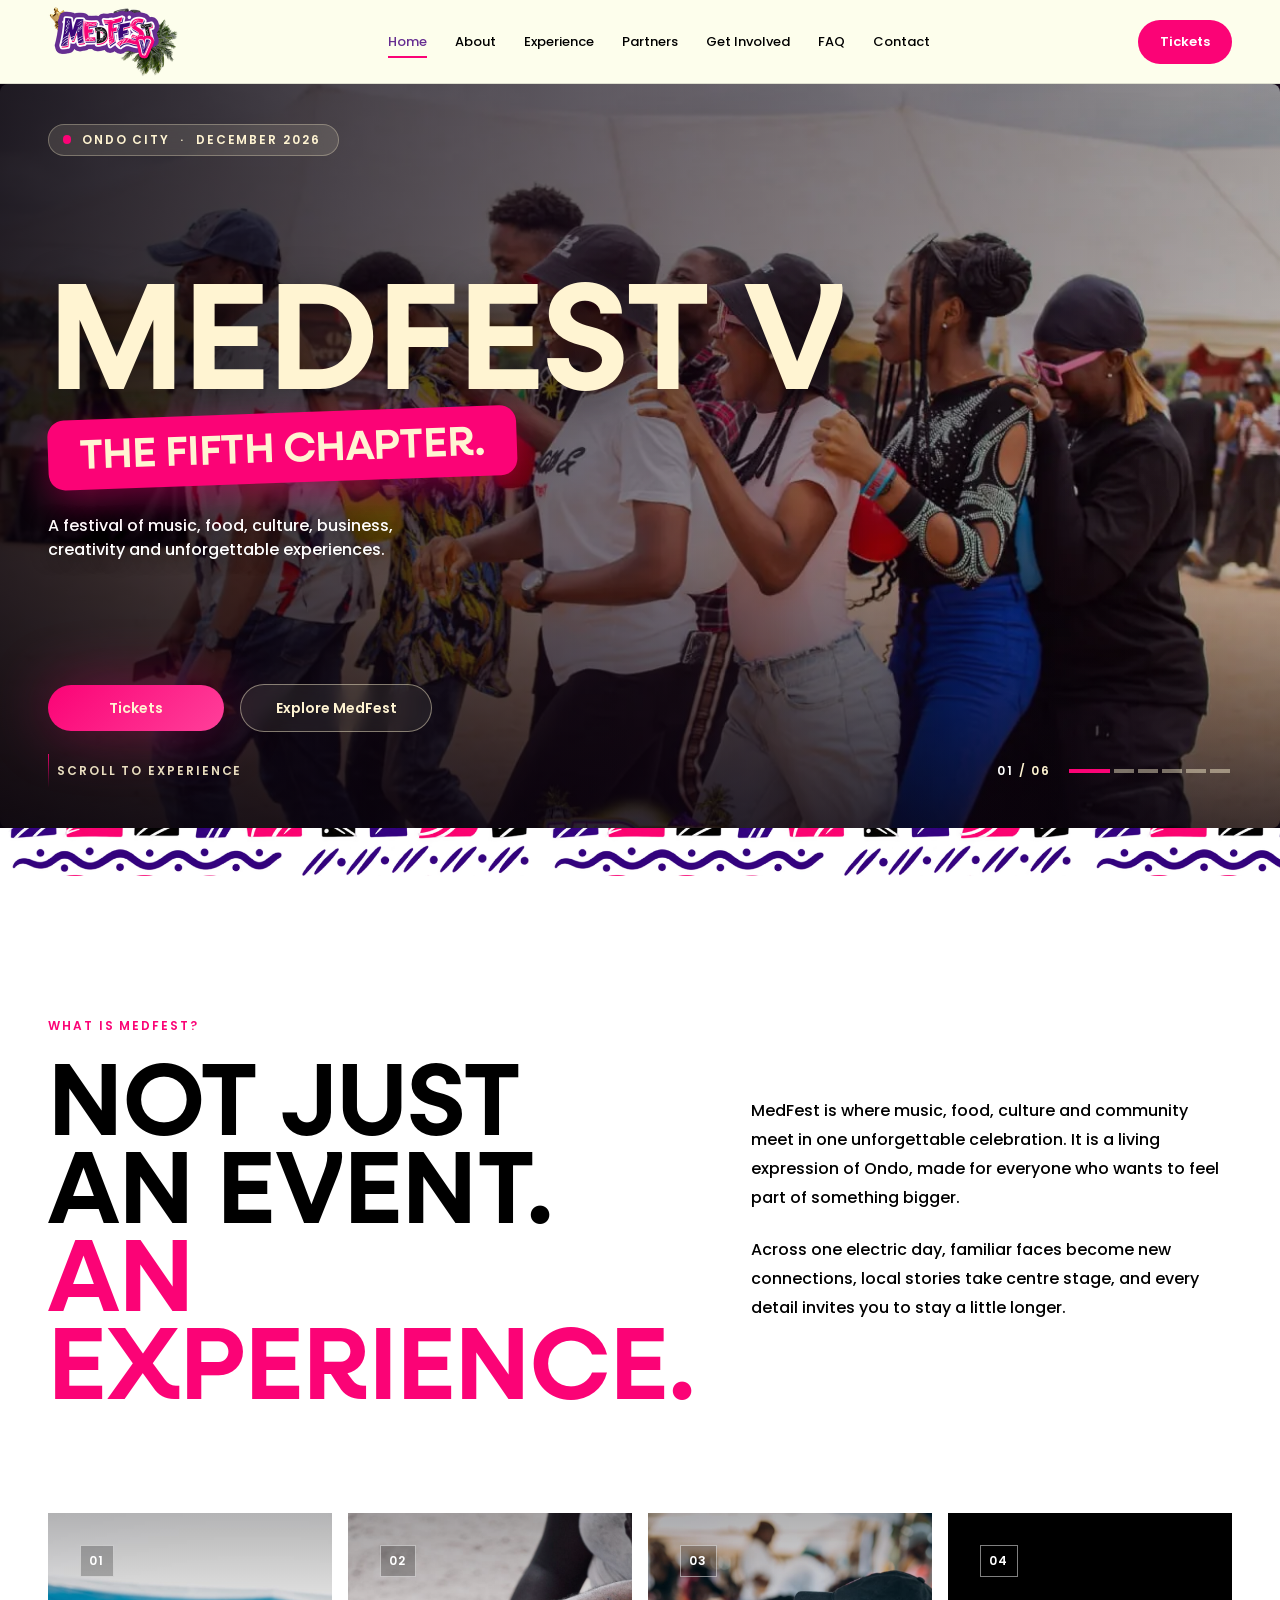
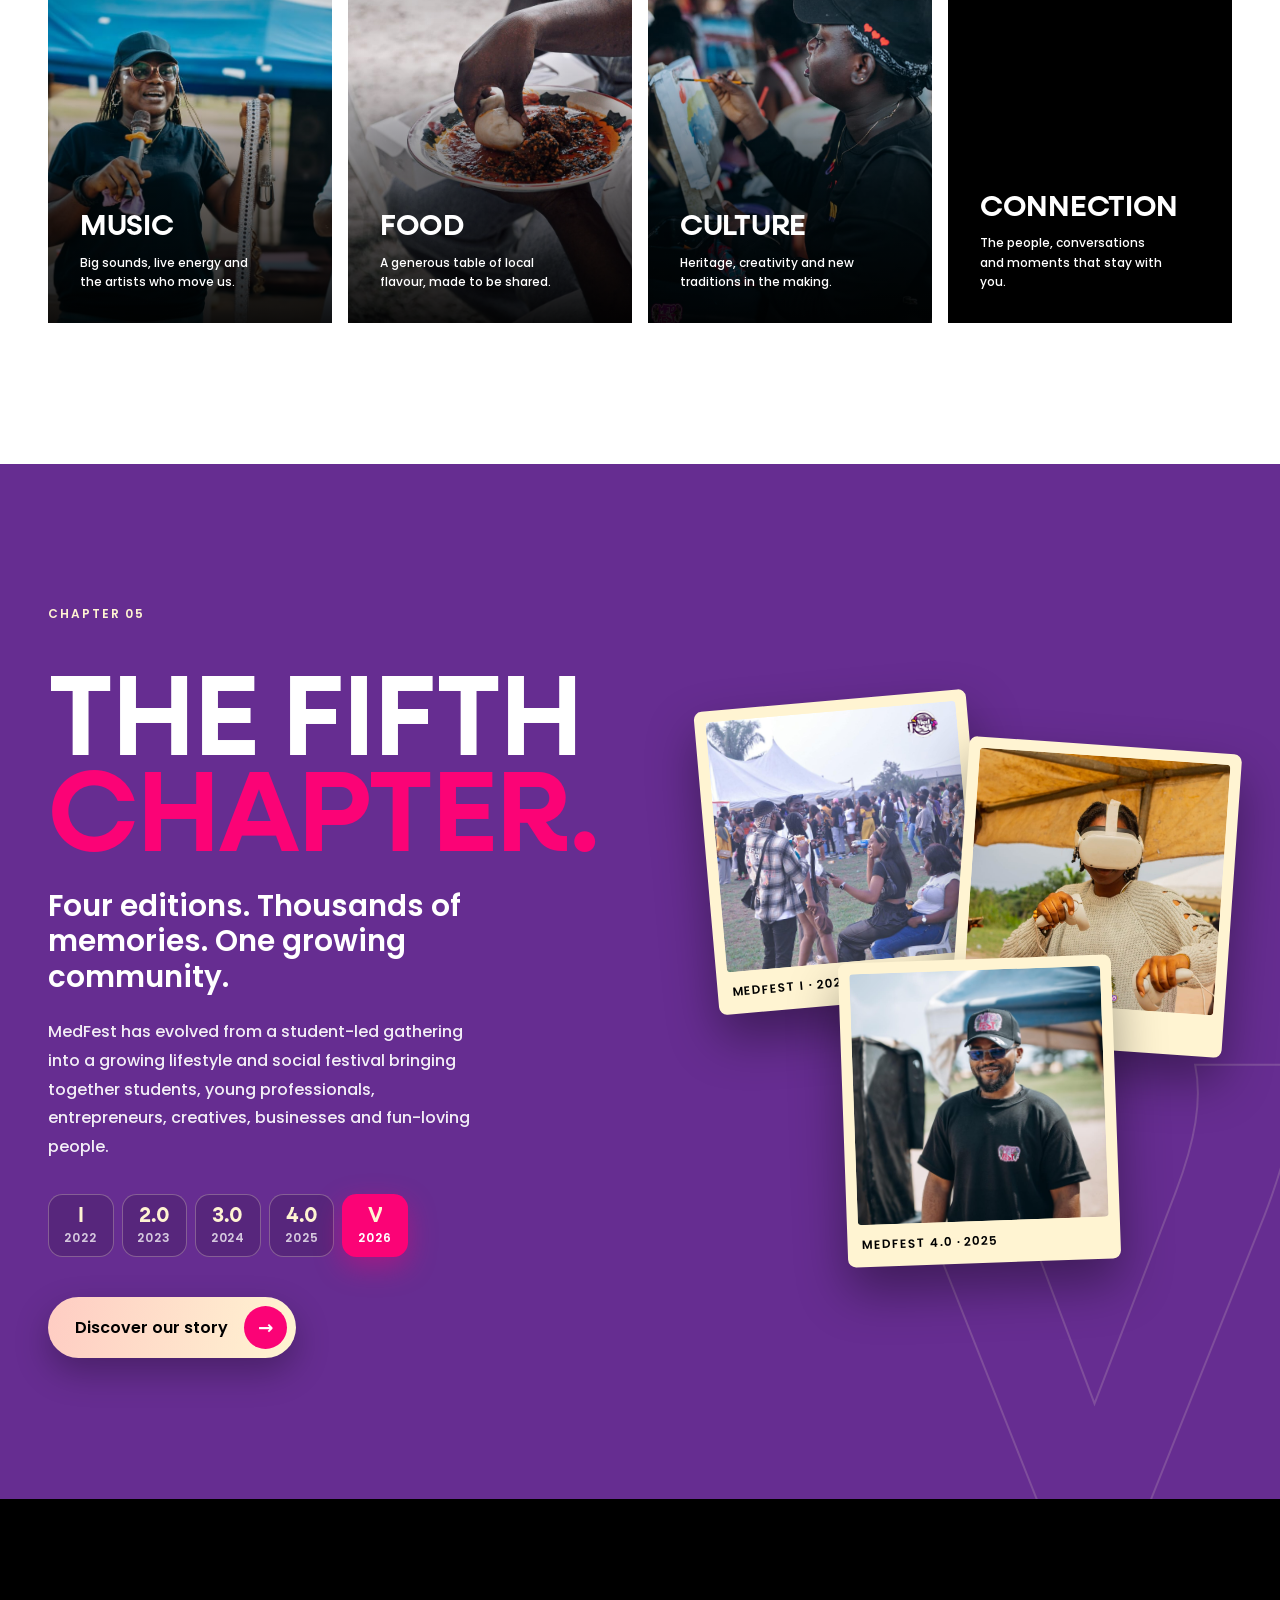
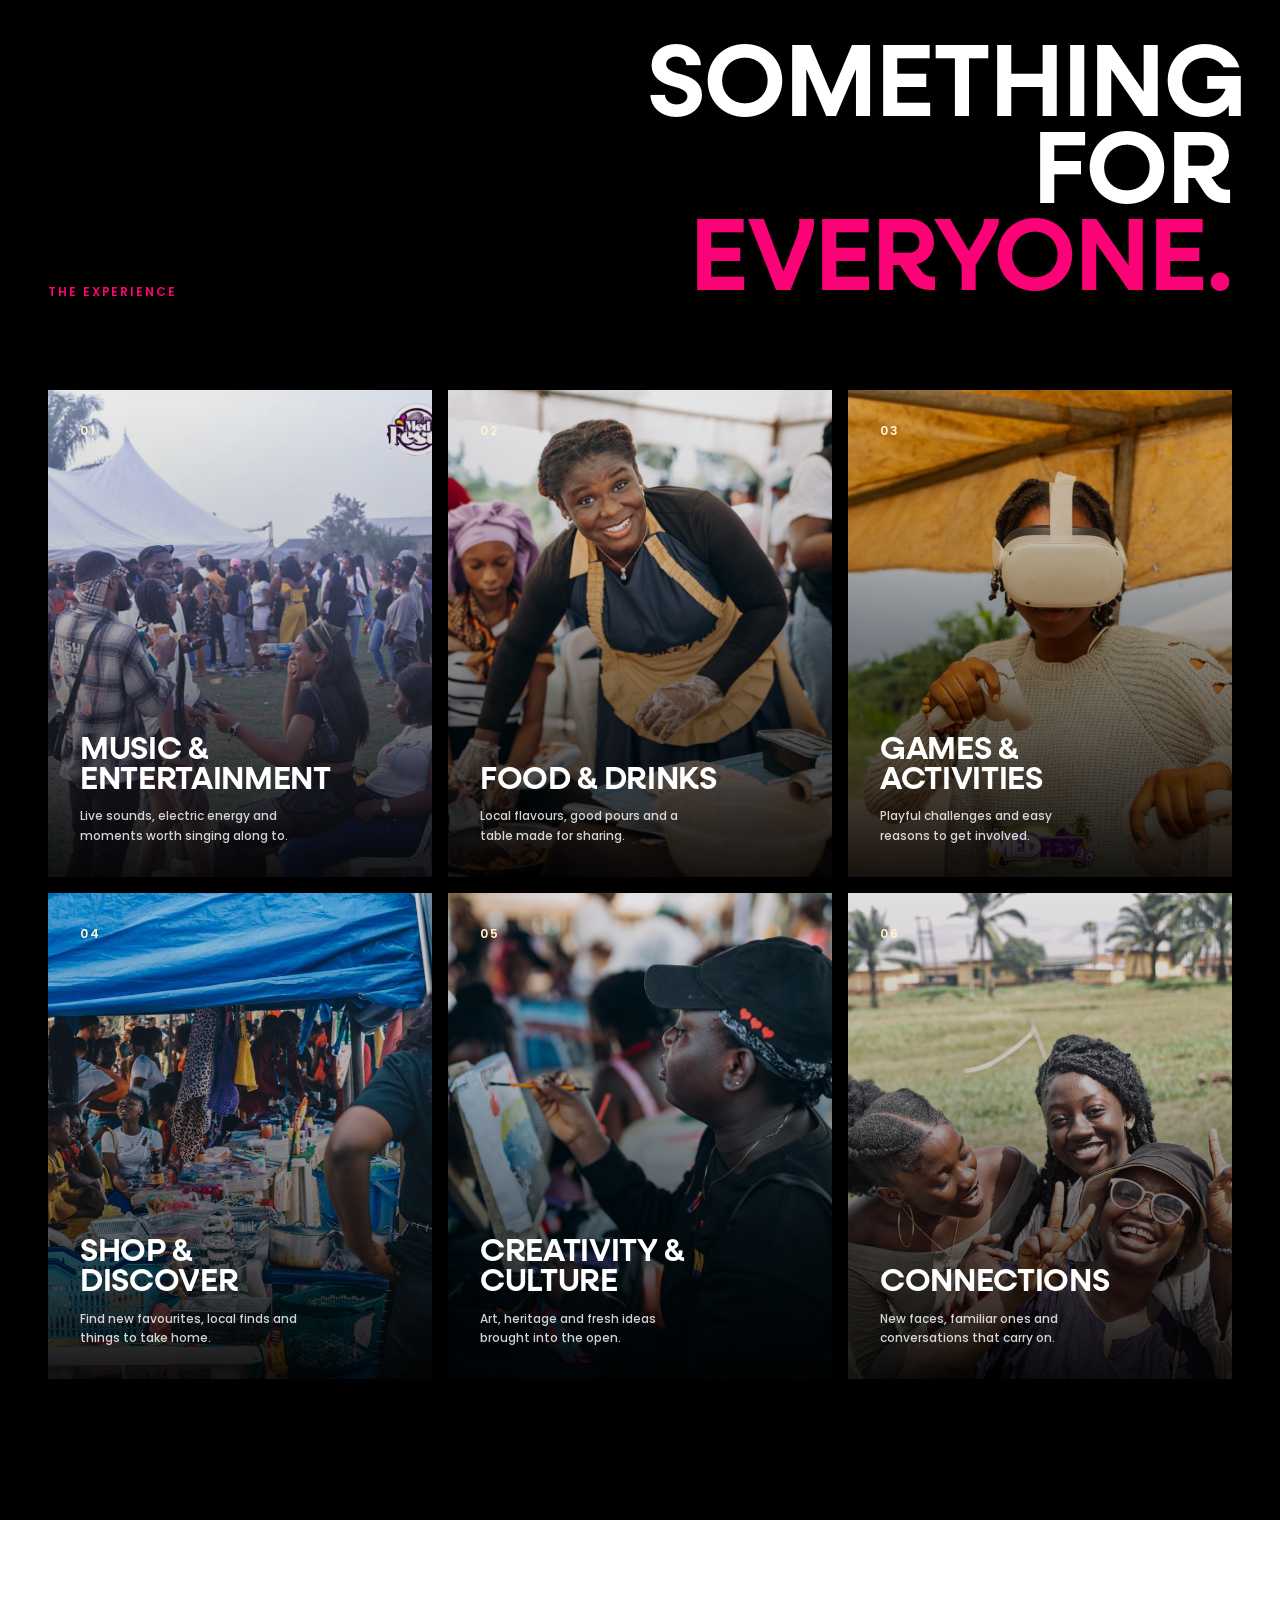
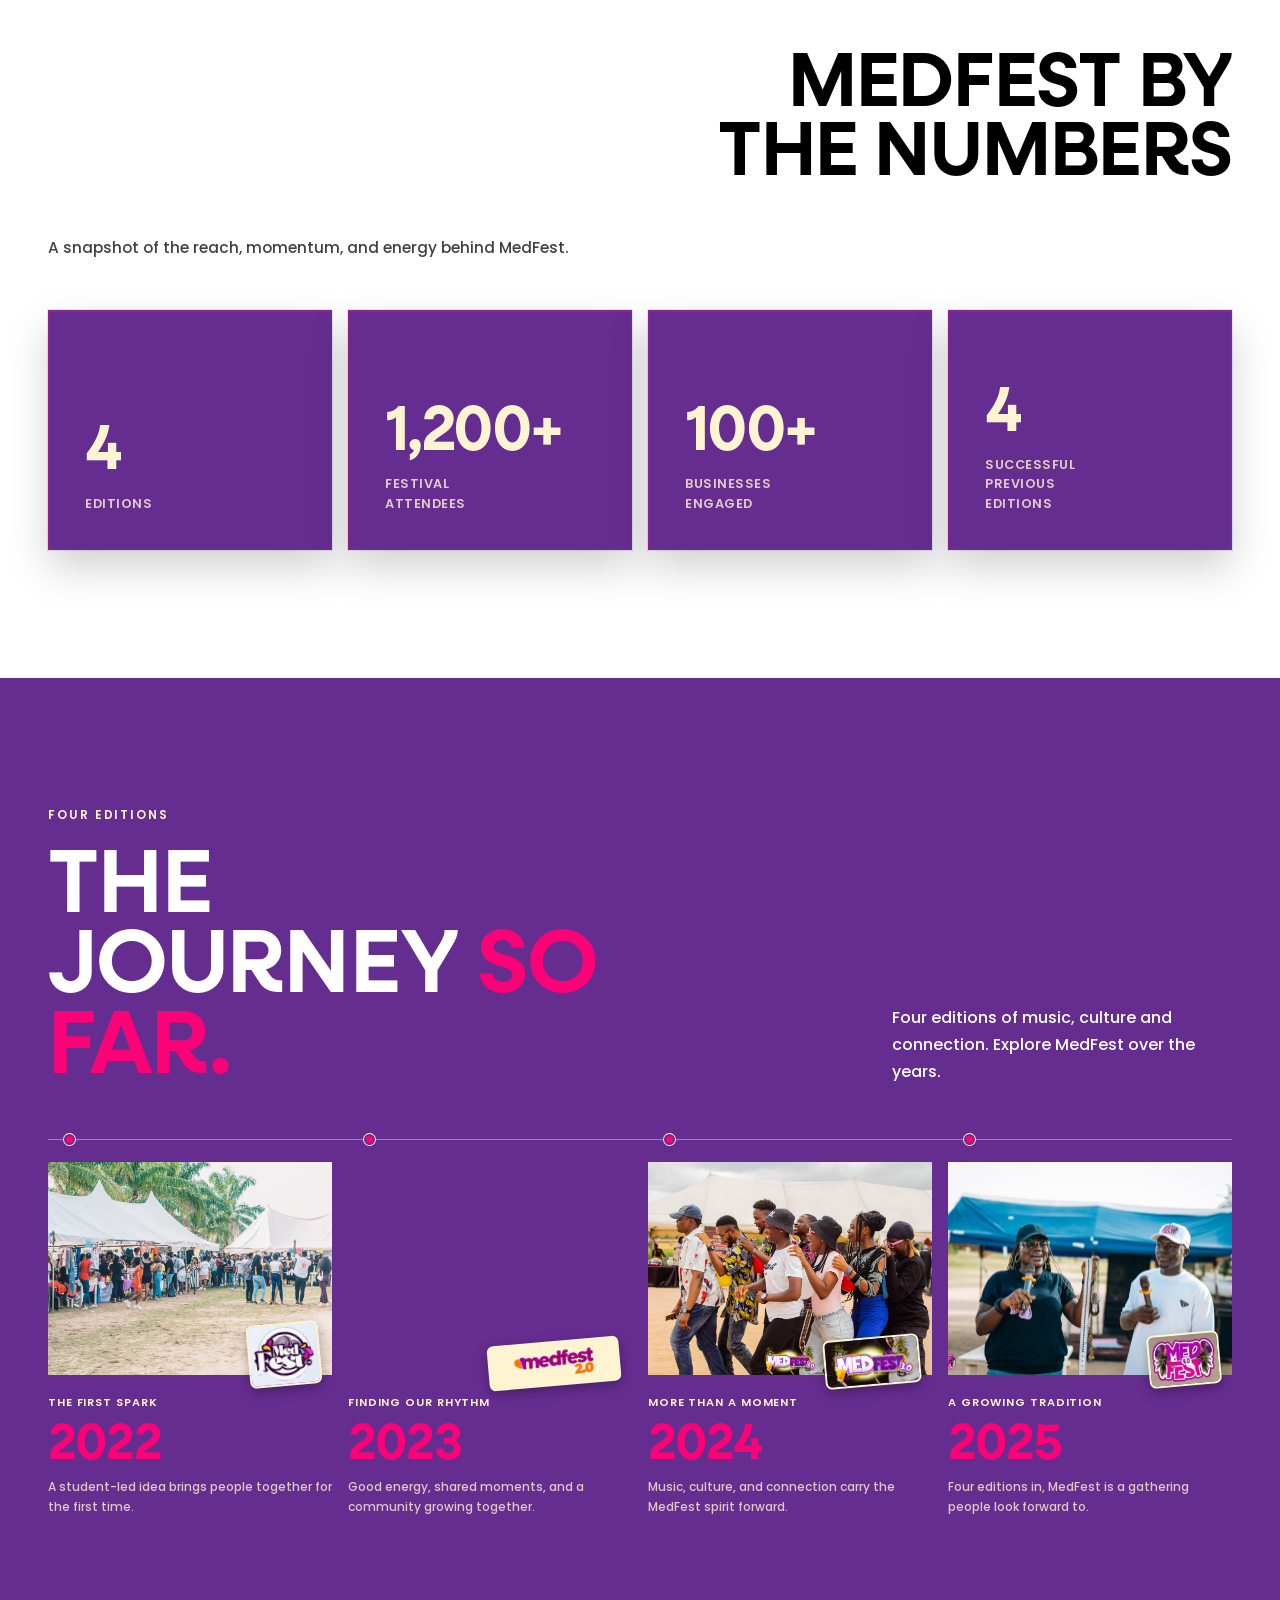
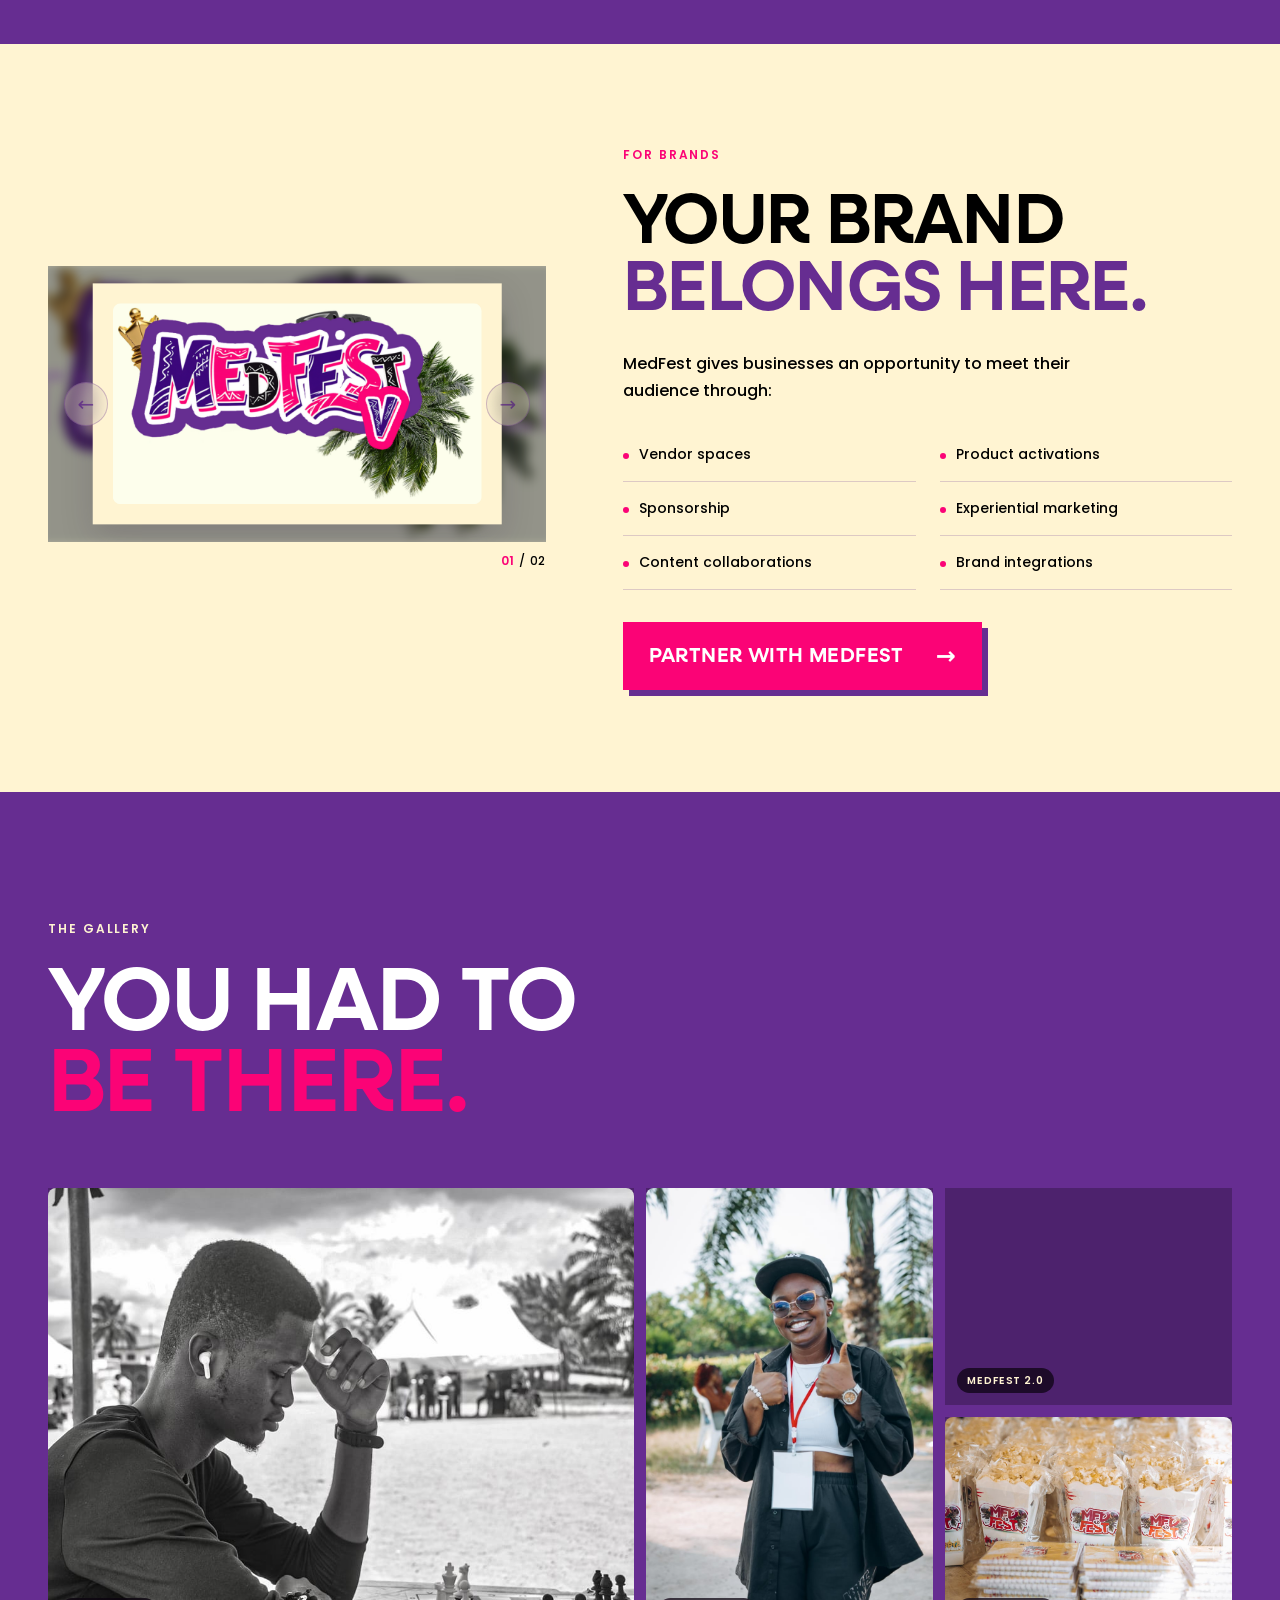
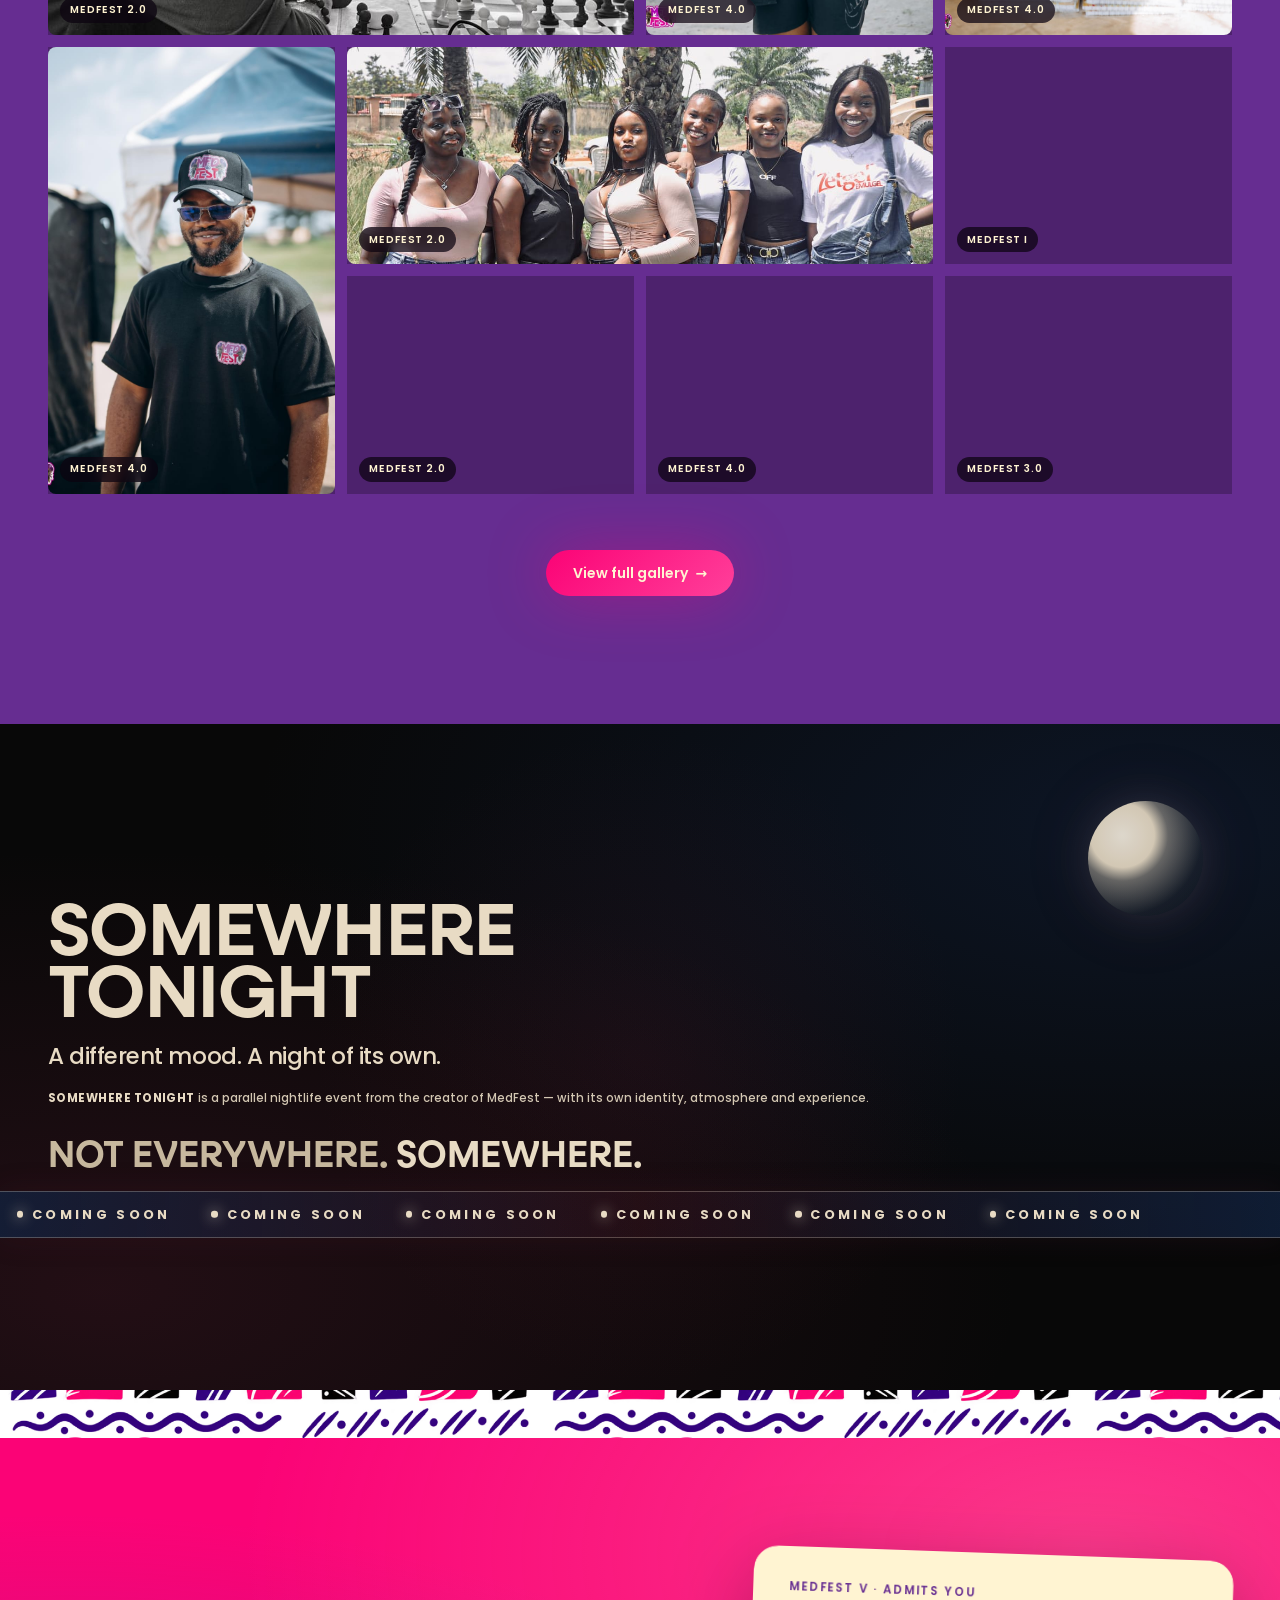
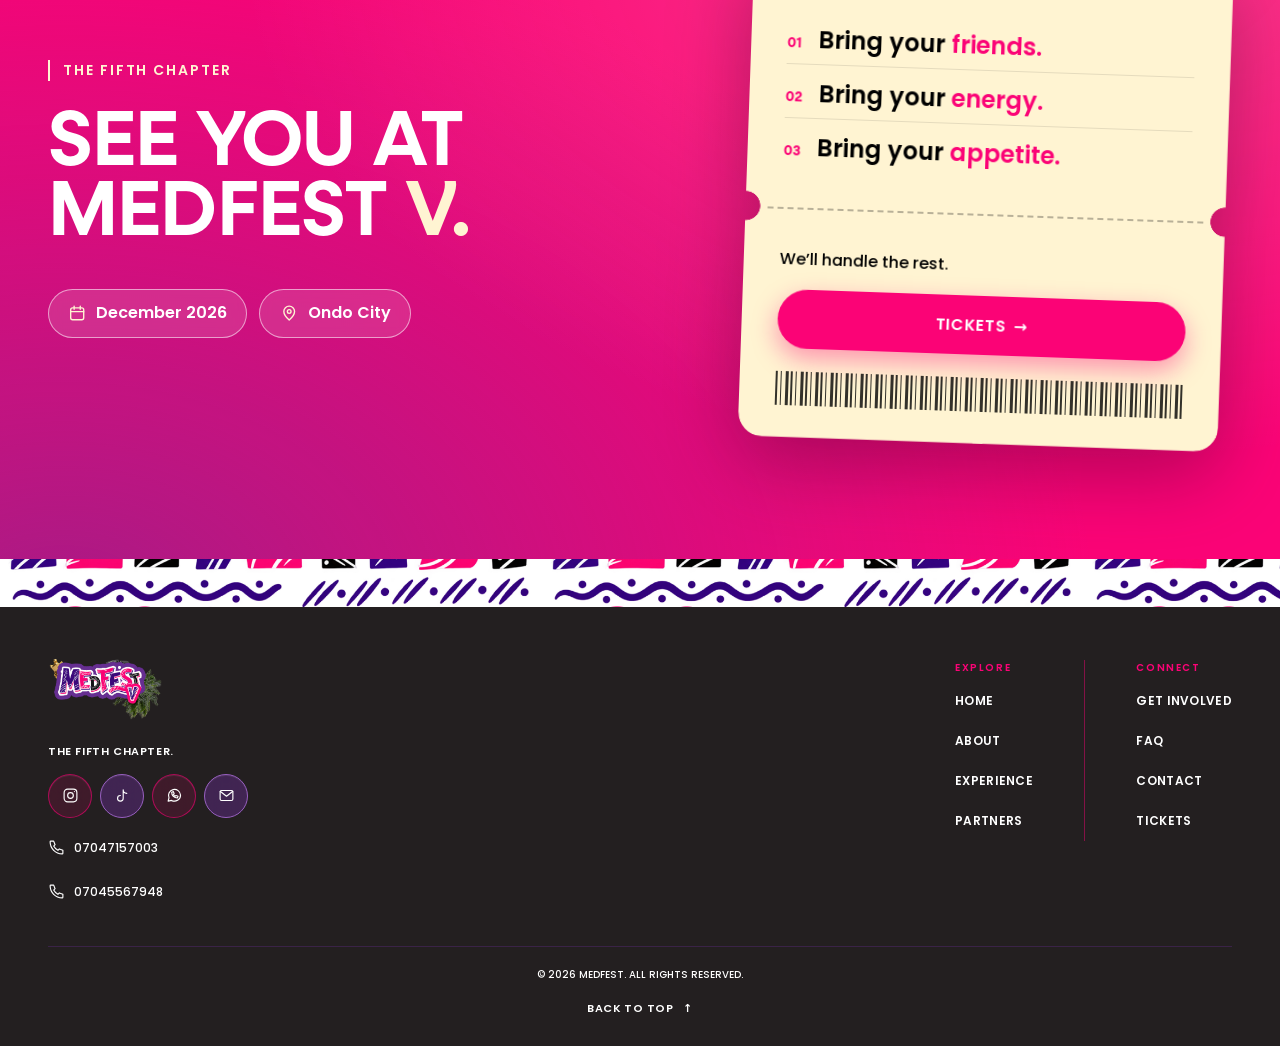
==== commit dec75734: "i adde notification Panel" ====
--- a/index.html
+++ b/index.html
@@ -3,23 +3,12 @@
   <head>
     <meta charset="UTF-8" />
     <meta name="viewport" content="width=device-width, initial-scale=1.0" />
-    <title>
-      MedFest V | MedFestNG — Festival in Ondo City, Nigeria · Dec 2026
-    </title>
-    <meta
-      name="description"
-      content="MedFest V — The Fifth Chapter. MedFest Nigeria (MedFestNG): the music, food, culture and business festival in Ondo City, Ondo State. December 2026."
-    />
-    <meta
-      name="keywords"
-      content="MedFest, MedFestNG, MedFest Nigeria, MedFest UNIMED, MedFest Ondo, MedFest V, MedFest 2026, MedFest Ondo City, Ondo festival, Ondo City events, December 2026 festival Nigeria, music food culture festival Nigeria, lifestyle festival Ondo State, MedFest tickets, MedFest vendors, MedFest partnerships"
-    />
+    <title>MedFest V | MedFestNG — Festival in Ondo City, Nigeria · Dec 2026</title>
+    <meta name="description" content="MedFest V — The Fifth Chapter. MedFest Nigeria (MedFestNG): the music, food, culture and business festival in Ondo City, Ondo State. December 2026." />
+    <meta name="keywords" content="MedFest, MedFestNG, MedFest Nigeria, MedFest UNIMED, MedFest Ondo, MedFest V, MedFest 2026, MedFest Ondo City, Ondo festival, Ondo City events, December 2026 festival Nigeria, music food culture festival Nigeria, lifestyle festival Ondo State, MedFest tickets, MedFest vendors, MedFest partnerships" />
     <meta name="author" content="MedFest (MedFestNG)" />
     <meta name="application-name" content="MedFest" />
-    <meta
-      name="robots"
-      content="index, follow, max-image-preview:large, max-snippet:-1, max-video-preview:-1"
-    />
+    <meta name="robots" content="index, follow, max-image-preview:large, max-snippet:-1, max-video-preview:-1" />
     <link rel="canonical" href="https://medfest.ng/" />
     <link rel="alternate" hreflang="en-NG" href="https://medfest.ng/" />
     <link rel="alternate" hreflang="x-default" href="https://medfest.ng/" />
@@ -28,251 +17,213 @@
     <meta property="og:type" content="website" />
     <meta property="og:site_name" content="MedFest" />
     <meta property="og:locale" content="en_NG" />
-    <meta
-      property="og:title"
-      content="MedFest V | MedFestNG — Festival in Ondo City, Nigeria · Dec 2026"
-    />
-    <meta
-      property="og:description"
-      content="MedFest V — The Fifth Chapter. MedFest Nigeria (MedFestNG): the music, food, culture and business festival in Ondo City, Ondo State. December 2026."
-    />
+    <meta property="og:title" content="MedFest V | MedFestNG — Festival in Ondo City, Nigeria · Dec 2026" />
+    <meta property="og:description" content="MedFest V — The Fifth Chapter. MedFest Nigeria (MedFestNG): the music, food, culture and business festival in Ondo City, Ondo State. December 2026." />
     <meta property="og:url" content="https://medfest.ng/" />
-    <meta
-      property="og:image"
-      content="https://medfest.ng/assets/images/og/medfest-og.jpg"
-    />
+    <meta property="og:image" content="https://medfest.ng/assets/images/og/medfest-og.jpg" />
     <meta property="og:image:width" content="1200" />
     <meta property="og:image:height" content="630" />
     <meta property="og:image:type" content="image/jpeg" />
-    <meta
-      property="og:image:secure_url"
-      content="https://medfest.ng/assets/images/og/medfest-og.jpg"
-    />
-    <meta
-      property="og:image:alt"
-      content="MedFest V festival crowd in Ondo City, Nigeria"
-    />
+    <meta property="og:image:secure_url" content="https://medfest.ng/assets/images/og/medfest-og.jpg" />
+    <meta property="og:image:alt" content="MedFest V festival crowd in Ondo City, Nigeria" />
     <meta name="twitter:card" content="summary_large_image" />
-    <meta
-      name="twitter:title"
-      content="MedFest V | MedFestNG — Festival in Ondo City, Nigeria · Dec 2026"
-    />
-    <meta
-      name="twitter:description"
-      content="MedFest V — The Fifth Chapter. MedFest Nigeria (MedFestNG): the music, food, culture and business festival in Ondo City, Ondo State. December 2026."
-    />
-    <meta
-      name="twitter:image"
-      content="https://medfest.ng/assets/images/og/medfest-og.jpg"
-    />
+    <meta name="twitter:title" content="MedFest V | MedFestNG — Festival in Ondo City, Nigeria · Dec 2026" />
+    <meta name="twitter:description" content="MedFest V — The Fifth Chapter. MedFest Nigeria (MedFestNG): the music, food, culture and business festival in Ondo City, Ondo State. December 2026." />
+    <meta name="twitter:image" content="https://medfest.ng/assets/images/og/medfest-og.jpg" />
     <!-- Paste your Google Search Console / Bing verification tag here (see SEO-README.md):
     <meta name="google-site-verification" content="YOUR_CODE" />
     <meta name="msvalidate.01" content="YOUR_CODE" />
     -->
     <script type="application/ld+json">
-      {
-        "@context": "https://schema.org",
-        "@graph": [
-          {
-            "@type": "Organization",
-            "@id": "https://medfest.ng/#organization",
-            "name": "MedFest",
-            "alternateName": [
-              "MedFestNG",
-              "MedFest Nigeria",
-              "MedFest UNIMED",
-              "MedFestUnimed",
-              "MedFest Ondo",
-              "MedFest V"
-            ],
-            "legalName": "MedFest",
-            "url": "https://medfest.ng/",
-            "logo": {
-              "@type": "ImageObject",
-              "url": "https://medfest.ng/assets/icons/icon-512.png",
-              "width": 512,
-              "height": 512
-            },
-            "image": "https://medfest.ng/assets/images/og/medfest-og.jpg",
-            "description": "MedFest (also written MedFestNG, MedFest Nigeria, MedFest UNIMED or MedFest Ondo) is an annual lifestyle and social festival in Ondo City, Ondo State, Nigeria, celebrating music, food, culture, creativity, business and connection. It began in 2022 as a student-led idea and has run four editions.",
-            "foundingDate": "2022",
-            "founder": {
-              "@type": "Person",
-              "name": "Dr Oluwajoba Aina",
-              "jobTitle": "Founder & Convener"
-            },
-            "email": "medfestunimed@gmail.com",
-            "telephone": "+2347045567948",
-            "sameAs": ["https://www.instagram.com/medfestng_/"],
-            "address": {
-              "@type": "PostalAddress",
-              "addressLocality": "Ondo City",
-              "addressRegion": "Ondo State",
-              "addressCountry": "NG"
-            },
-            "areaServed": {
-              "@type": "AdministrativeArea",
-              "name": "Ondo State, Nigeria"
-            },
-            "knowsAbout": [
-              "Music festivals",
-              "Food festivals",
-              "Nigerian culture",
-              "Brand activations",
-              "Experiential marketing"
-            ],
-            "contactPoint": [
-              {
-                "@type": "ContactPoint",
-                "contactType": "customer support",
-                "telephone": "+2347045567948",
-                "email": "medfestunimed@gmail.com",
-                "areaServed": "NG",
-                "availableLanguage": "English"
-              }
-            ]
-          },
-          {
-            "@type": "WebSite",
-            "@id": "https://medfest.ng/#website",
-            "url": "https://medfest.ng/",
-            "name": "MedFest",
-            "alternateName": [
-              "MedFestNG",
-              "MedFest Nigeria",
-              "MedFest UNIMED",
-              "MedFest Ondo",
-              "MedFest V"
-            ],
-            "inLanguage": "en-NG",
-            "publisher": {
-              "@id": "https://medfest.ng/#organization"
-            }
-          },
-          {
-            "@type": "Event",
-            "@id": "https://medfest.ng/#medfest-v",
-            "name": "MedFest V — The Fifth Chapter",
-            "alternateName": [
-              "MedFest 5",
-              "MedFest V 2026",
-              "MedFestNG 2026",
-              "MedFest Nigeria 2026",
-              "MedFest Ondo 2026"
-            ],
-            "description": "MedFest V is the fifth edition of MedFest (MedFestNG), a festival of music, food, culture, business, creativity and unforgettable experiences in Ondo City, Ondo State, Nigeria, happening in December 2026.",
-            "startDate": "2026-12",
-            "eventStatus": "https://schema.org/EventScheduled",
-            "eventAttendanceMode": "https://schema.org/OfflineEventAttendanceMode",
-            "location": {
-              "@type": "Place",
-              "name": "Ondo City, Ondo State, Nigeria (venue to be announced)",
-              "address": {
-                "@type": "PostalAddress",
-                "addressLocality": "Ondo City",
-                "addressRegion": "Ondo State",
-                "addressCountry": "NG"
-              }
-            },
-            "image": ["https://medfest.ng/assets/images/og/medfest-og.jpg"],
-            "inLanguage": "en-NG",
-            "organizer": {
-              "@id": "https://medfest.ng/#organization"
-            },
-            "url": "https://medfest.ng/"
-          },
-          {
-            "@type": "WebPage",
-            "@id": "https://medfest.ng/#webpage",
-            "url": "https://medfest.ng/",
-            "name": "MedFest V | MedFestNG — Festival in Ondo City, Nigeria · Dec 2026",
-            "description": "MedFest V — The Fifth Chapter. MedFest Nigeria (MedFestNG): the music, food, culture and business festival in Ondo City, Ondo State. December 2026.",
-            "inLanguage": "en-NG",
-            "isPartOf": {
-              "@id": "https://medfest.ng/#website"
-            },
-            "about": {
-              "@id": "https://medfest.ng/#organization"
-            },
-            "primaryImageOfPage": {
-              "@type": "ImageObject",
-              "url": "https://medfest.ng/assets/images/og/medfest-og.jpg",
-              "width": 1200,
-              "height": 630
-            },
-            "mainEntity": {
-              "@id": "https://medfest.ng/#medfest-v"
-            }
-          },
-          {
-            "@type": "SiteNavigationElement",
-            "name": "Main navigation",
-            "hasPart": [
-              {
-                "@type": "WebPage",
-                "name": "About",
-                "url": "https://medfest.ng/pages/about.html"
-              },
-              {
-                "@type": "WebPage",
-                "name": "Experience",
-                "url": "https://medfest.ng/pages/experience.html"
-              },
-              {
-                "@type": "WebPage",
-                "name": "Partners",
-                "url": "https://medfest.ng/pages/partners.html"
-              },
-              {
-                "@type": "WebPage",
-                "name": "Get Involved",
-                "url": "https://medfest.ng/pages/get-involved.html"
-              },
-              {
-                "@type": "WebPage",
-                "name": "FAQ",
-                "url": "https://medfest.ng/pages/faq.html"
-              },
-              {
-                "@type": "WebPage",
-                "name": "Contact",
-                "url": "https://medfest.ng/pages/contact.html"
-              },
-              {
-                "@type": "WebPage",
-                "name": "Gallery",
-                "url": "https://medfest.ng/pages/gallery.html"
-              }
-            ]
-          }
-        ]
+{
+  "@context": "https://schema.org",
+  "@graph": [
+    {
+      "@type": "Organization",
+      "@id": "https://medfest.ng/#organization",
+      "name": "MedFest",
+      "alternateName": [
+        "MedFestNG",
+        "MedFest Nigeria",
+        "MedFest UNIMED",
+        "MedFestUnimed",
+        "MedFest Ondo",
+        "MedFest V"
+      ],
+      "legalName": "MedFest",
+      "url": "https://medfest.ng/",
+      "logo": {
+        "@type": "ImageObject",
+        "url": "https://medfest.ng/assets/icons/icon-512.png",
+        "width": 512,
+        "height": 512
+      },
+      "image": "https://medfest.ng/assets/images/og/medfest-og.jpg",
+      "description": "MedFest (also written MedFestNG, MedFest Nigeria, MedFest UNIMED or MedFest Ondo) is an annual lifestyle and social festival in Ondo City, Ondo State, Nigeria, celebrating music, food, culture, creativity, business and connection. It began in 2022 as a student-led idea and has run four editions.",
+      "foundingDate": "2022",
+      "founder": {
+        "@type": "Person",
+        "name": "Dr Oluwajoba Aina",
+        "jobTitle": "Founder & Convener"
+      },
+      "email": "medfestunimed@gmail.com",
+      "telephone": "+2347045567948",
+      "sameAs": [
+        "https://www.instagram.com/medfestng_/",
+        "https://www.tiktok.com/@medfest.v"
+      ],
+      "address": {
+        "@type": "PostalAddress",
+        "addressLocality": "Ondo City",
+        "addressRegion": "Ondo State",
+        "addressCountry": "NG"
+      },
+      "areaServed": {
+        "@type": "AdministrativeArea",
+        "name": "Ondo State, Nigeria"
+      },
+      "knowsAbout": [
+        "Music festivals",
+        "Food festivals",
+        "Nigerian culture",
+        "Brand activations",
+        "Experiential marketing"
+      ],
+      "contactPoint": [
+        {
+          "@type": "ContactPoint",
+          "contactType": "customer support",
+          "telephone": "+2347045567948",
+          "email": "medfestunimed@gmail.com",
+          "areaServed": "NG",
+          "availableLanguage": "English"
+        }
+      ]
+    },
+    {
+      "@type": "WebSite",
+      "@id": "https://medfest.ng/#website",
+      "url": "https://medfest.ng/",
+      "name": "MedFest",
+      "alternateName": [
+        "MedFestNG",
+        "MedFest Nigeria",
+        "MedFest UNIMED",
+        "MedFest Ondo",
+        "MedFest V"
+      ],
+      "inLanguage": "en-NG",
+      "publisher": {
+        "@id": "https://medfest.ng/#organization"
       }
+    },
+    {
+      "@type": "Event",
+      "@id": "https://medfest.ng/#medfest-v",
+      "name": "MedFest V — The Fifth Chapter",
+      "alternateName": [
+        "MedFest 5",
+        "MedFest V 2026",
+        "MedFestNG 2026",
+        "MedFest Nigeria 2026",
+        "MedFest Ondo 2026"
+      ],
+      "description": "MedFest V is the fifth edition of MedFest (MedFestNG), a festival of music, food, culture, business, creativity and unforgettable experiences in Ondo City, Ondo State, Nigeria, happening in December 2026.",
+      "startDate": "2026-12",
+      "eventStatus": "https://schema.org/EventScheduled",
+      "eventAttendanceMode": "https://schema.org/OfflineEventAttendanceMode",
+      "location": {
+        "@type": "Place",
+        "name": "Ondo City, Ondo State, Nigeria (venue to be announced)",
+        "address": {
+          "@type": "PostalAddress",
+          "addressLocality": "Ondo City",
+          "addressRegion": "Ondo State",
+          "addressCountry": "NG"
+        }
+      },
+      "image": [
+        "https://medfest.ng/assets/images/og/medfest-og.jpg"
+      ],
+      "inLanguage": "en-NG",
+      "organizer": {
+        "@id": "https://medfest.ng/#organization"
+      },
+      "url": "https://medfest.ng/"
+    },
+    {
+      "@type": "WebPage",
+      "@id": "https://medfest.ng/#webpage",
+      "url": "https://medfest.ng/",
+      "name": "MedFest V | MedFestNG — Festival in Ondo City, Nigeria · Dec 2026",
+      "description": "MedFest V — The Fifth Chapter. MedFest Nigeria (MedFestNG): the music, food, culture and business festival in Ondo City, Ondo State. December 2026.",
+      "inLanguage": "en-NG",
+      "isPartOf": {
+        "@id": "https://medfest.ng/#website"
+      },
+      "about": {
+        "@id": "https://medfest.ng/#organization"
+      },
+      "primaryImageOfPage": {
+        "@type": "ImageObject",
+        "url": "https://medfest.ng/assets/images/og/medfest-og.jpg",
+        "width": 1200,
+        "height": 630
+      },
+      "mainEntity": {
+        "@id": "https://medfest.ng/#medfest-v"
+      }
+    },
+    {
+      "@type": "SiteNavigationElement",
+      "name": "Main navigation",
+      "hasPart": [
+        {
+          "@type": "WebPage",
+          "name": "About",
+          "url": "https://medfest.ng/pages/about.html"
+        },
+        {
+          "@type": "WebPage",
+          "name": "Experience",
+          "url": "https://medfest.ng/pages/experience.html"
+        },
+        {
+          "@type": "WebPage",
+          "name": "Partners",
+          "url": "https://medfest.ng/pages/partners.html"
+        },
+        {
+          "@type": "WebPage",
+          "name": "Get Involved",
+          "url": "https://medfest.ng/pages/get-involved.html"
+        },
+        {
+          "@type": "WebPage",
+          "name": "FAQ",
+          "url": "https://medfest.ng/pages/faq.html"
+        },
+        {
+          "@type": "WebPage",
+          "name": "Contact",
+          "url": "https://medfest.ng/pages/contact.html"
+        },
+        {
+          "@type": "WebPage",
+          "name": "Gallery",
+          "url": "https://medfest.ng/pages/gallery.html"
+        }
+      ]
+    }
+  ]
+}
     </script>
     <link rel="icon" href="favicon.ico" sizes="48x48" />
-    <link
-      rel="icon"
-      type="image/png"
-      sizes="48x48"
-      href="assets/icons/favicon-48x48.png"
-    />
-    <link
-      rel="icon"
-      type="image/png"
-      sizes="96x96"
-      href="assets/icons/favicon-96x96.png"
-    />
-    <link
-      rel="icon"
-      type="image/png"
-      sizes="192x192"
-      href="assets/icons/favicon-192x192.png"
-    />
+    <link rel="icon" type="image/png" sizes="48x48" href="assets/icons/favicon-48x48.png" />
+    <link rel="icon" type="image/png" sizes="96x96" href="assets/icons/favicon-96x96.png" />
+    <link rel="icon" type="image/png" sizes="192x192" href="assets/icons/favicon-192x192.png" />
     <link rel="icon" type="image/svg+xml" href="assets/icons/favicon.svg" />
-    <link
-      rel="apple-touch-icon"
-      sizes="180x180"
-      href="assets/icons/apple-touch-icon.png"
-    />
+    <link rel="apple-touch-icon" sizes="180x180" href="assets/icons/apple-touch-icon.png" />
     <link rel="manifest" href="site.webmanifest" />
     <meta name="theme-color" content="#662d91" />
     <link rel="preconnect" href="https://fonts.googleapis.com" />
@@ -281,14 +232,7 @@
       href="https://fonts.googleapis.com/css2?family=Poppins:wght@500;600&display=swap"
       rel="stylesheet"
     />
-    <link
-      rel="preload"
-      as="image"
-      href="assets/images/hero/hero-1-1280.webp"
-      imagesrcset="assets/images/hero/hero-1-720.webp 720w, assets/images/hero/hero-1-1280.webp 1280w"
-      imagesizes="100vw"
-      fetchpriority="high"
-    />
+    <link rel="preload" as="image" href="assets/images/hero/hero-1-1280.webp" imagesrcset="assets/images/hero/hero-1-720.webp 720w, assets/images/hero/hero-1-1280.webp 1280w" imagesizes="100vw" fetchpriority="high" />
     <link rel="stylesheet" href="css/reset.css" />
     <link rel="stylesheet" href="css/variables.css" />
     <link rel="stylesheet" href="css/global.css" />
@@ -301,21 +245,7 @@
   </head>
   <body class="navigation-only homepage">
     <header>
-      <noscript
-        ><nav aria-label="MedFest site links">
-          <a href="https://medfest.ng/">Home</a>
-          <a href="https://medfest.ng/pages/about.html">About</a>
-          <a href="https://medfest.ng/pages/experience.html">Experience</a>
-          <a href="https://medfest.ng/pages/gallery.html">Gallery</a>
-          <a href="https://medfest.ng/pages/partners.html">Partners</a>
-          <a href="https://medfest.ng/pages/get-involved.html">Get Involved</a>
-          <a href="https://medfest.ng/pages/faq.html">FAQ</a>
-          <a href="https://medfest.ng/pages/contact.html">Contact</a>
-          <a href="https://medfest.ng/"
-            >MedFest Nigeria (MedFestNG), Ondo City</a
-          >
-        </nav></noscript
-      >
+      <noscript><nav aria-label="MedFest site links"><a href="https://medfest.ng/">Home</a> <a href="https://medfest.ng/pages/about.html">About</a> <a href="https://medfest.ng/pages/experience.html">Experience</a> <a href="https://medfest.ng/pages/gallery.html">Gallery</a> <a href="https://medfest.ng/pages/partners.html">Partners</a> <a href="https://medfest.ng/pages/get-involved.html">Get Involved</a> <a href="https://medfest.ng/pages/faq.html">FAQ</a> <a href="https://medfest.ng/pages/contact.html">Contact</a> <a href="https://medfest.ng/">MedFest Nigeria (MedFestNG), Ondo City</a></nav></noscript>
       <div id="navbar-root" data-root="" data-active="home"></div>
       <div id="mobile-menu-root" data-root="" data-active="home"></div>
     </header>
@@ -323,66 +253,12 @@
       <section class="hero" aria-labelledby="hero-title">
         <div class="hero__media" aria-hidden="true">
           <div class="hero__slides" data-hero-slides>
-            <img
-              class="hero__slide is-active"
-              src="assets/images/hero/hero-1-1280.webp"
-              srcset="
-                assets/images/hero/hero-1-720.webp   720w,
-                assets/images/hero/hero-1-1280.webp 1280w
-              "
-              sizes="100vw"
-              width="1280"
-              height="867"
-              fetchpriority="high"
-              decoding="async"
-              alt=""
-              style="object-position: center 40%"
-            />
-            <img
-              class="hero__slide"
-              data-src="assets/images/hero/hero-2-1280.webp"
-              data-srcset="assets/images/hero/hero-2-720.webp 720w, assets/images/hero/hero-2-1280.webp 1280w"
-              sizes="100vw"
-              decoding="async"
-              alt=""
-              style="object-position: center 35%"
-            />
-            <img
-              class="hero__slide"
-              data-src="assets/images/hero/hero-3-1280.webp"
-              data-srcset="assets/images/hero/hero-3-720.webp 720w, assets/images/hero/hero-3-1280.webp 1280w"
-              sizes="100vw"
-              decoding="async"
-              alt=""
-              style="object-position: center 35%"
-            />
-            <img
-              class="hero__slide"
-              data-src="assets/images/hero/hero-4-1280.webp"
-              data-srcset="assets/images/hero/hero-4-720.webp 720w, assets/images/hero/hero-4-1280.webp 1280w"
-              sizes="100vw"
-              decoding="async"
-              alt=""
-              style="object-position: center 40%"
-            />
-            <img
-              class="hero__slide"
-              data-src="assets/images/hero/hero-5-1280.webp"
-              data-srcset="assets/images/hero/hero-5-720.webp 720w, assets/images/hero/hero-5-1280.webp 1280w"
-              sizes="100vw"
-              decoding="async"
-              alt=""
-              style="object-position: center 25%"
-            />
-            <img
-              class="hero__slide"
-              data-src="assets/images/hero/hero-6-1280.webp"
-              data-srcset="assets/images/hero/hero-6-720.webp 720w, assets/images/hero/hero-6-1280.webp 1280w"
-              sizes="100vw"
-              decoding="async"
-              alt=""
-              style="object-position: center 35%"
-            />
+            <img class="hero__slide is-active" src="assets/images/hero/hero-1-1280.webp" srcset="assets/images/hero/hero-1-720.webp 720w, assets/images/hero/hero-1-1280.webp 1280w" sizes="100vw" width="1280" height="867" fetchpriority="high" decoding="async" alt="" style="object-position:center 40%" />
+            <img class="hero__slide" data-src="assets/images/hero/hero-2-1280.webp" data-srcset="assets/images/hero/hero-2-720.webp 720w, assets/images/hero/hero-2-1280.webp 1280w" sizes="100vw" decoding="async" alt="" style="object-position:center 35%" />
+            <img class="hero__slide" data-src="assets/images/hero/hero-3-1280.webp" data-srcset="assets/images/hero/hero-3-720.webp 720w, assets/images/hero/hero-3-1280.webp 1280w" sizes="100vw" decoding="async" alt="" style="object-position:center 35%" />
+            <img class="hero__slide" data-src="assets/images/hero/hero-4-1280.webp" data-srcset="assets/images/hero/hero-4-720.webp 720w, assets/images/hero/hero-4-1280.webp 1280w" sizes="100vw" decoding="async" alt="" style="object-position:center 40%" />
+            <img class="hero__slide" data-src="assets/images/hero/hero-5-1280.webp" data-srcset="assets/images/hero/hero-5-720.webp 720w, assets/images/hero/hero-5-1280.webp 1280w" sizes="100vw" decoding="async" alt="" style="object-position:center 25%" />
+            <img class="hero__slide" data-src="assets/images/hero/hero-6-1280.webp" data-srcset="assets/images/hero/hero-6-720.webp 720w, assets/images/hero/hero-6-1280.webp 1280w" sizes="100vw" decoding="async" alt="" style="object-position:center 35%" />
           </div>
           <div class="hero__overlay"></div>
         </div>
@@ -397,13 +273,11 @@
               <span class="hero__title-accent">The Fifth Chapter.</span>
             </h1>
             <p class="hero__desc">
-              Medfest is a festival of music, food, culture, business,
-              creativity and unforgettable experiences.
+              A festival of music, food, culture, business, creativity and
+              unforgettable experiences.
             </p>
             <div class="hero__actions">
-              <a class="btn btn-primary" data-tickets href="#tickets"
-                >Tickets</a
-              >
+              <a class="btn btn-primary" data-tickets href="#tickets">Tickets</a>
               <a class="btn btn-secondary" href="#experience-preview"
                 >Explore MedFest</a
               >
@@ -417,8 +291,7 @@
           >
           <div class="hero__progress" aria-hidden="true">
             <span class="hero__count"
-              ><b data-hero-current>01</b> /
-              <span data-hero-total>06</span></span
+              ><b data-hero-current>01</b> / <span data-hero-total>06</span></span
             >
             <span class="hero__ticks" data-hero-ticks></span>
           </div>
@@ -543,30 +416,15 @@
           </div>
           <div class="medfest-v__collage" aria-hidden="true">
             <figure class="medfest-v__pol medfest-v__pol--1">
-              <img
-                src="assets/images/Medfest 1/WhatsApp Image 2026-09-23 at 16.18.52 (1).jpeg"
-                alt=""
-                loading="lazy"
-                decoding="async"
-              />
+              <img src="assets/images/Medfest 1/WhatsApp Image 2026-09-23 at 16.18.52 (1).jpeg" alt="" loading="lazy" decoding="async" />
               <figcaption>MedFest I &middot; 2022</figcaption>
             </figure>
             <figure class="medfest-v__pol medfest-v__pol--2">
-              <img
-                src="assets/images/Medfest 3/WhatsApp Image 2026-09-23 at 16.45.53 (1).jpeg"
-                alt=""
-                loading="lazy"
-                decoding="async"
-              />
+              <img src="assets/images/Medfest 3/WhatsApp Image 2026-09-23 at 16.45.53 (1).jpeg" alt="" loading="lazy" decoding="async" />
               <figcaption>MedFest 3.0 &middot; 2024</figcaption>
             </figure>
             <figure class="medfest-v__pol medfest-v__pol--3">
-              <img
-                src="assets/images/Medfest 4/WhatsApp Image 2026-09-23 at 17.01.10 (1).jpeg"
-                alt=""
-                loading="lazy"
-                decoding="async"
-              />
+              <img src="assets/images/Medfest 4/WhatsApp Image 2026-09-23 at 17.01.10 (1).jpeg" alt="" loading="lazy" decoding="async" />
               <figcaption>MedFest 4.0 &middot; 2025</figcaption>
             </figure>
           </div>
@@ -969,9 +827,7 @@
             <div class="for-brands__actions">
               <a class="for-brands__cta" href="pages/partners.html">
                 <span>Partner with MedFest</span>
-                <span class="for-brands__cta-icon" aria-hidden="true"
-                  >&rarr;</span
-                >
+                <span class="for-brands__cta-icon" aria-hidden="true">&rarr;</span>
               </a>
             </div>
           </div>
@@ -1115,46 +971,14 @@
       <section class="ticket-cta" aria-labelledby="ticket-cta-title">
         <div class="hero__pattern-strip ticket-cta__strip" aria-hidden="true">
           <div class="hero__pattern-track">
-            <img
-              src="assets/images/Logos/hero-pattern.png"
-              alt=""
-              loading="lazy"
-            />
-            <img
-              src="assets/images/Logos/hero-pattern.png"
-              alt=""
-              loading="lazy"
-            />
-            <img
-              src="assets/images/Logos/hero-pattern.png"
-              alt=""
-              loading="lazy"
-            />
-            <img
-              src="assets/images/Logos/hero-pattern.png"
-              alt=""
-              loading="lazy"
-            />
-            <img
-              src="assets/images/Logos/hero-pattern.png"
-              alt=""
-              loading="lazy"
-            />
-            <img
-              src="assets/images/Logos/hero-pattern.png"
-              alt=""
-              loading="lazy"
-            />
-            <img
-              src="assets/images/Logos/hero-pattern.png"
-              alt=""
-              loading="lazy"
-            />
-            <img
-              src="assets/images/Logos/hero-pattern.png"
-              alt=""
-              loading="lazy"
-            />
+            <img src="assets/images/Logos/hero-pattern.png" alt="" loading="lazy" />
+            <img src="assets/images/Logos/hero-pattern.png" alt="" loading="lazy" />
+            <img src="assets/images/Logos/hero-pattern.png" alt="" loading="lazy" />
+            <img src="assets/images/Logos/hero-pattern.png" alt="" loading="lazy" />
+            <img src="assets/images/Logos/hero-pattern.png" alt="" loading="lazy" />
+            <img src="assets/images/Logos/hero-pattern.png" alt="" loading="lazy" />
+            <img src="assets/images/Logos/hero-pattern.png" alt="" loading="lazy" />
+            <img src="assets/images/Logos/hero-pattern.png" alt="" loading="lazy" />
           </div>
         </div>
         <div class="container ticket-cta__layout">
@@ -1163,19 +987,11 @@
             <h2 id="ticket-cta-title">See you at<br />MedFest <em>V.</em></h2>
             <ul class="ticket-cta__facts" aria-label="Date and location">
               <li>
-                <svg viewBox="0 0 24 24" aria-hidden="true">
-                  <rect x="3.5" y="5" width="17" height="15.5" rx="2.5" />
-                  <path d="M3.5 10h17M8 3v4M16 3v4" />
-                </svg>
+                <svg viewBox="0 0 24 24" aria-hidden="true"><rect x="3.5" y="5" width="17" height="15.5" rx="2.5"/><path d="M3.5 10h17M8 3v4M16 3v4"/></svg>
                 December 2026
               </li>
               <li>
-                <svg viewBox="0 0 24 24" aria-hidden="true">
-                  <path
-                    d="M12 21s-7-6.2-7-11.2A7 7 0 0 1 19 9.8C19 14.8 12 21 12 21z"
-                  />
-                  <circle cx="12" cy="9.8" r="2.4" />
-                </svg>
+                <svg viewBox="0 0 24 24" aria-hidden="true"><path d="M12 21s-7-6.2-7-11.2A7 7 0 0 1 19 9.8C19 14.8 12 21 12 21z"/><circle cx="12" cy="9.8" r="2.4"/></svg>
                 Ondo City
               </li>
             </ul>
@@ -1184,24 +1000,9 @@
             <div class="ticket-cta__top">
               <p class="ticket-cta__label">MedFest V &middot; Admits you</p>
               <ul class="ticket-cta__bring">
-                <li>
-                  <span aria-hidden="true">01</span
-                  ><span class="ticket-cta__line"
-                    >Bring your <strong>friends.</strong></span
-                  >
-                </li>
-                <li>
-                  <span aria-hidden="true">02</span
-                  ><span class="ticket-cta__line"
-                    >Bring your <strong>energy.</strong></span
-                  >
-                </li>
-                <li>
-                  <span aria-hidden="true">03</span
-                  ><span class="ticket-cta__line"
-                    >Bring your <strong>appetite.</strong></span
-                  >
-                </li>
+                <li><span aria-hidden="true">01</span><span class="ticket-cta__line">Bring your <strong>friends.</strong></span></li>
+                <li><span aria-hidden="true">02</span><span class="ticket-cta__line">Bring your <strong>energy.</strong></span></li>
+                <li><span aria-hidden="true">03</span><span class="ticket-cta__line">Bring your <strong>appetite.</strong></span></li>
               </ul>
             </div>
             <div class="ticket-cta__stub">
@@ -1215,46 +1016,14 @@
         </div>
         <div class="hero__pattern-strip ticket-cta__strip" aria-hidden="true">
           <div class="hero__pattern-track">
-            <img
-              src="assets/images/Logos/hero-pattern.png"
-              alt=""
-              loading="lazy"
-            />
-            <img
-              src="assets/images/Logos/hero-pattern.png"
-              alt=""
-              loading="lazy"
-            />
-            <img
-              src="assets/images/Logos/hero-pattern.png"
-              alt=""
-              loading="lazy"
-            />
-            <img
-              src="assets/images/Logos/hero-pattern.png"
-              alt=""
-              loading="lazy"
-            />
-            <img
-              src="assets/images/Logos/hero-pattern.png"
-              alt=""
-              loading="lazy"
-            />
-            <img
-              src="assets/images/Logos/hero-pattern.png"
-              alt=""
-              loading="lazy"
-            />
-            <img
-              src="assets/images/Logos/hero-pattern.png"
-              alt=""
-              loading="lazy"
-            />
-            <img
-              src="assets/images/Logos/hero-pattern.png"
-              alt=""
-              loading="lazy"
-            />
+            <img src="assets/images/Logos/hero-pattern.png" alt="" loading="lazy" />
+            <img src="assets/images/Logos/hero-pattern.png" alt="" loading="lazy" />
+            <img src="assets/images/Logos/hero-pattern.png" alt="" loading="lazy" />
+            <img src="assets/images/Logos/hero-pattern.png" alt="" loading="lazy" />
+            <img src="assets/images/Logos/hero-pattern.png" alt="" loading="lazy" />
+            <img src="assets/images/Logos/hero-pattern.png" alt="" loading="lazy" />
+            <img src="assets/images/Logos/hero-pattern.png" alt="" loading="lazy" />
+            <img src="assets/images/Logos/hero-pattern.png" alt="" loading="lazy" />
           </div>
         </div>
       </section>
--- a/css/footer.css
+++ b/css/footer.css
@@ -81,12 +81,11 @@
   border-radius: 50%;
   color: #ffffff;
 }
-.mf-footer__icon:nth-child(2) {
+.mf-footer__icon:nth-child(even) {
   background: rgba(102, 45, 145, 0.45);
   border-color: #9860c0;
 }
-.mf-footer__icon:nth-child(1),
-.mf-footer__icon:nth-child(3) {
+.mf-footer__icon:nth-child(odd) {
   background: rgba(251, 3, 118, 0.13);
   border-color: rgba(251, 3, 118, 0.6);
 }
